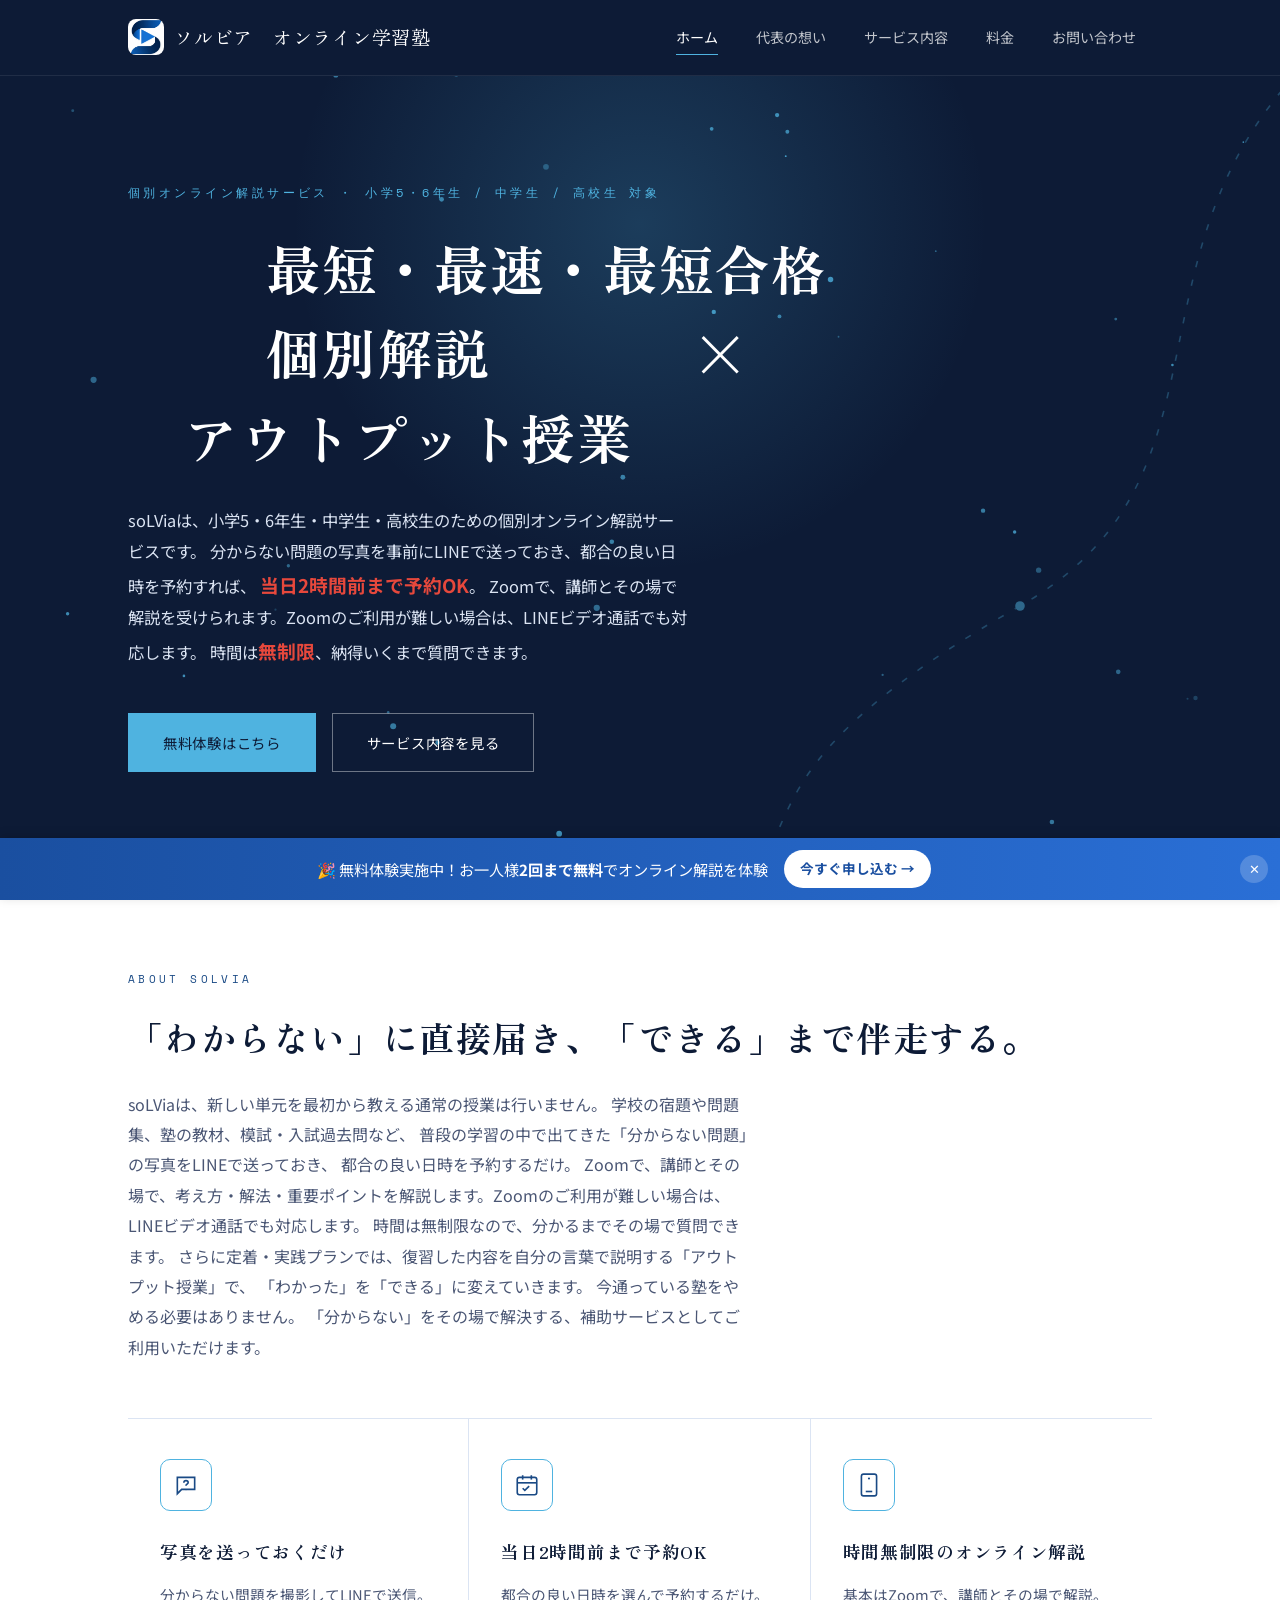
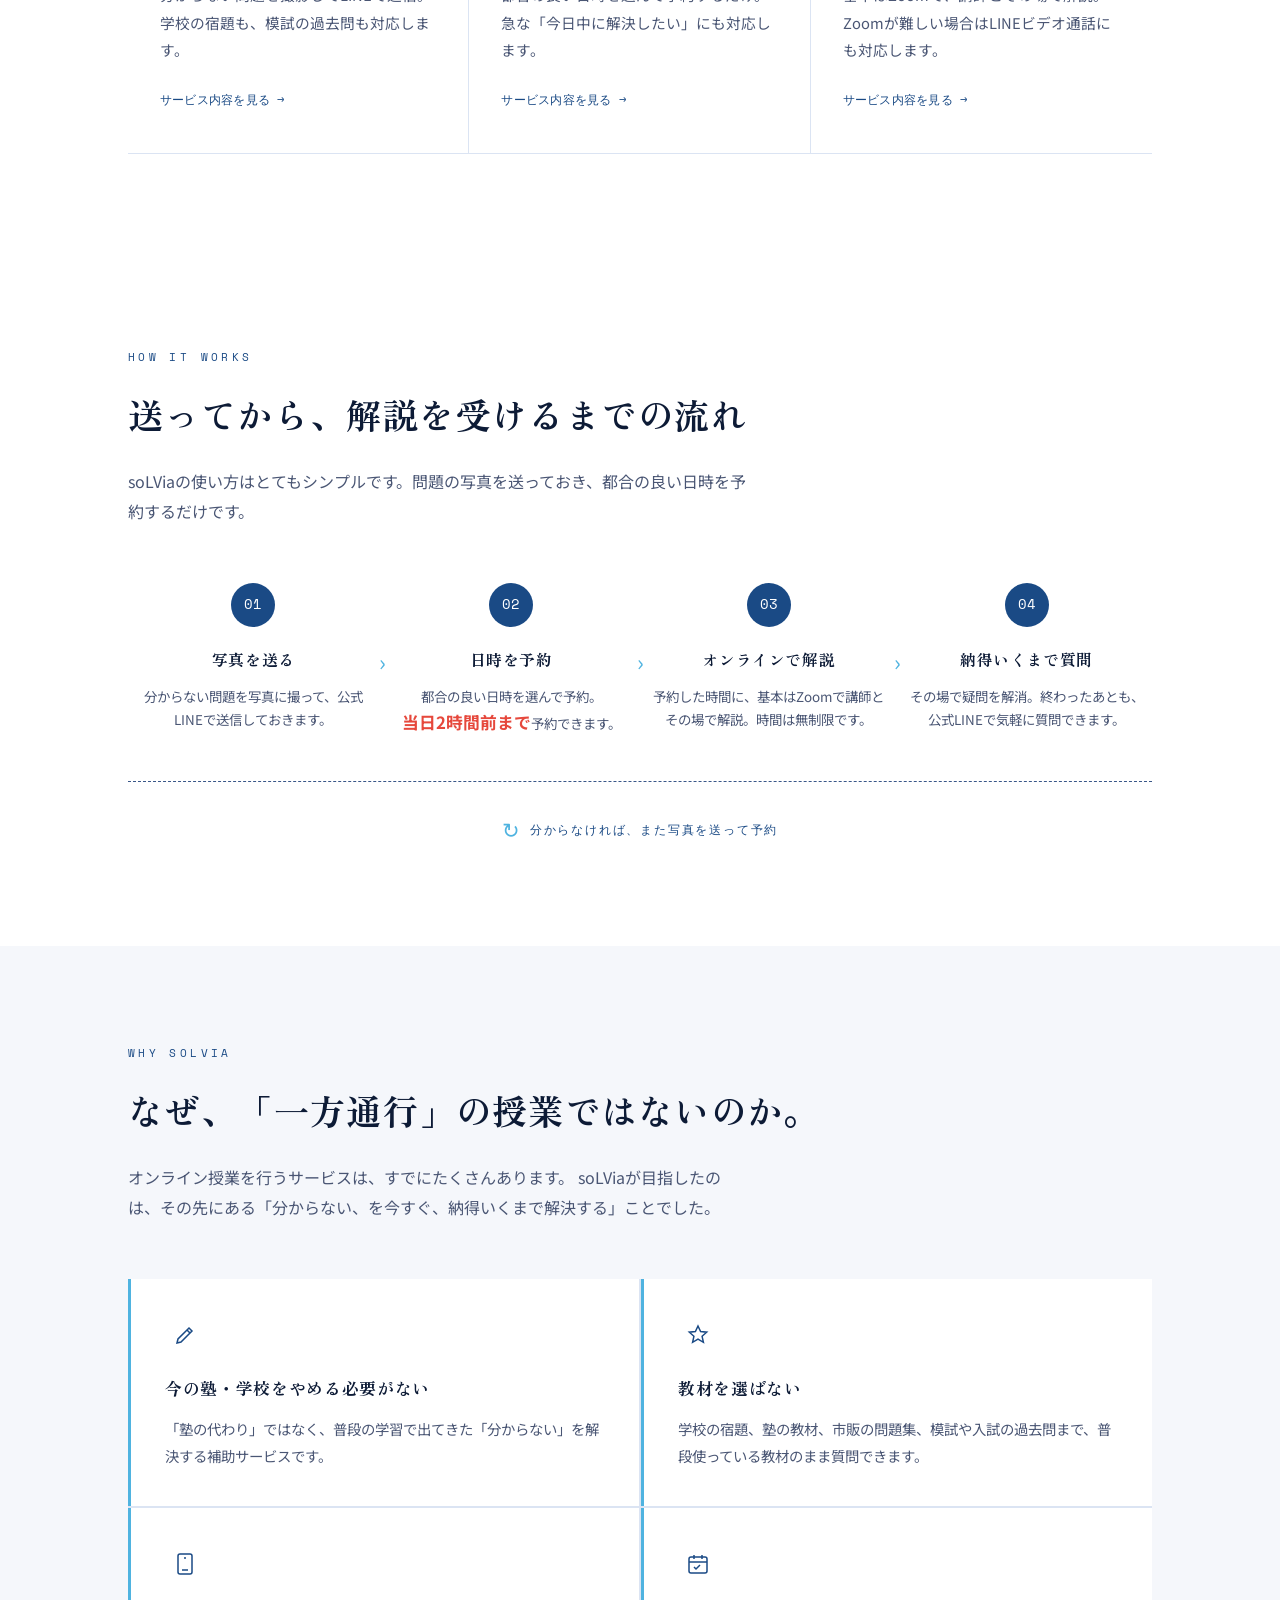
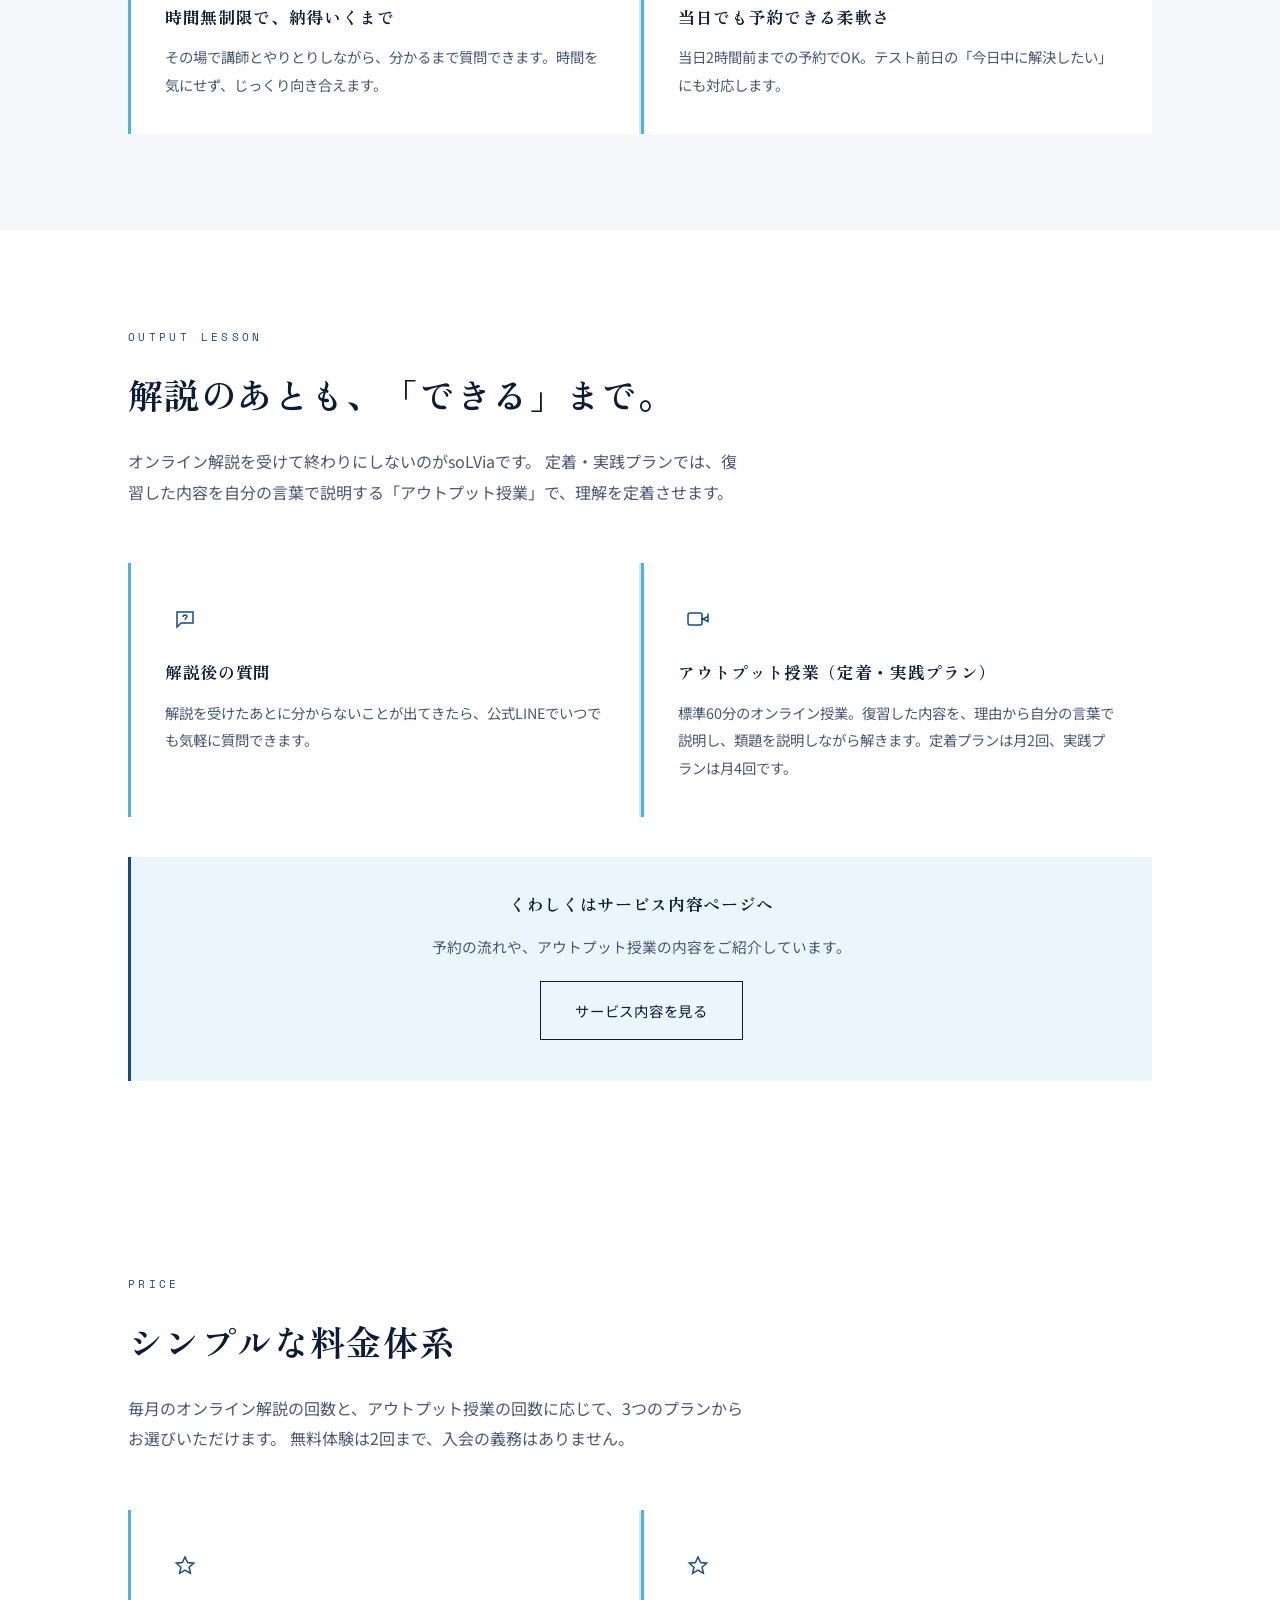
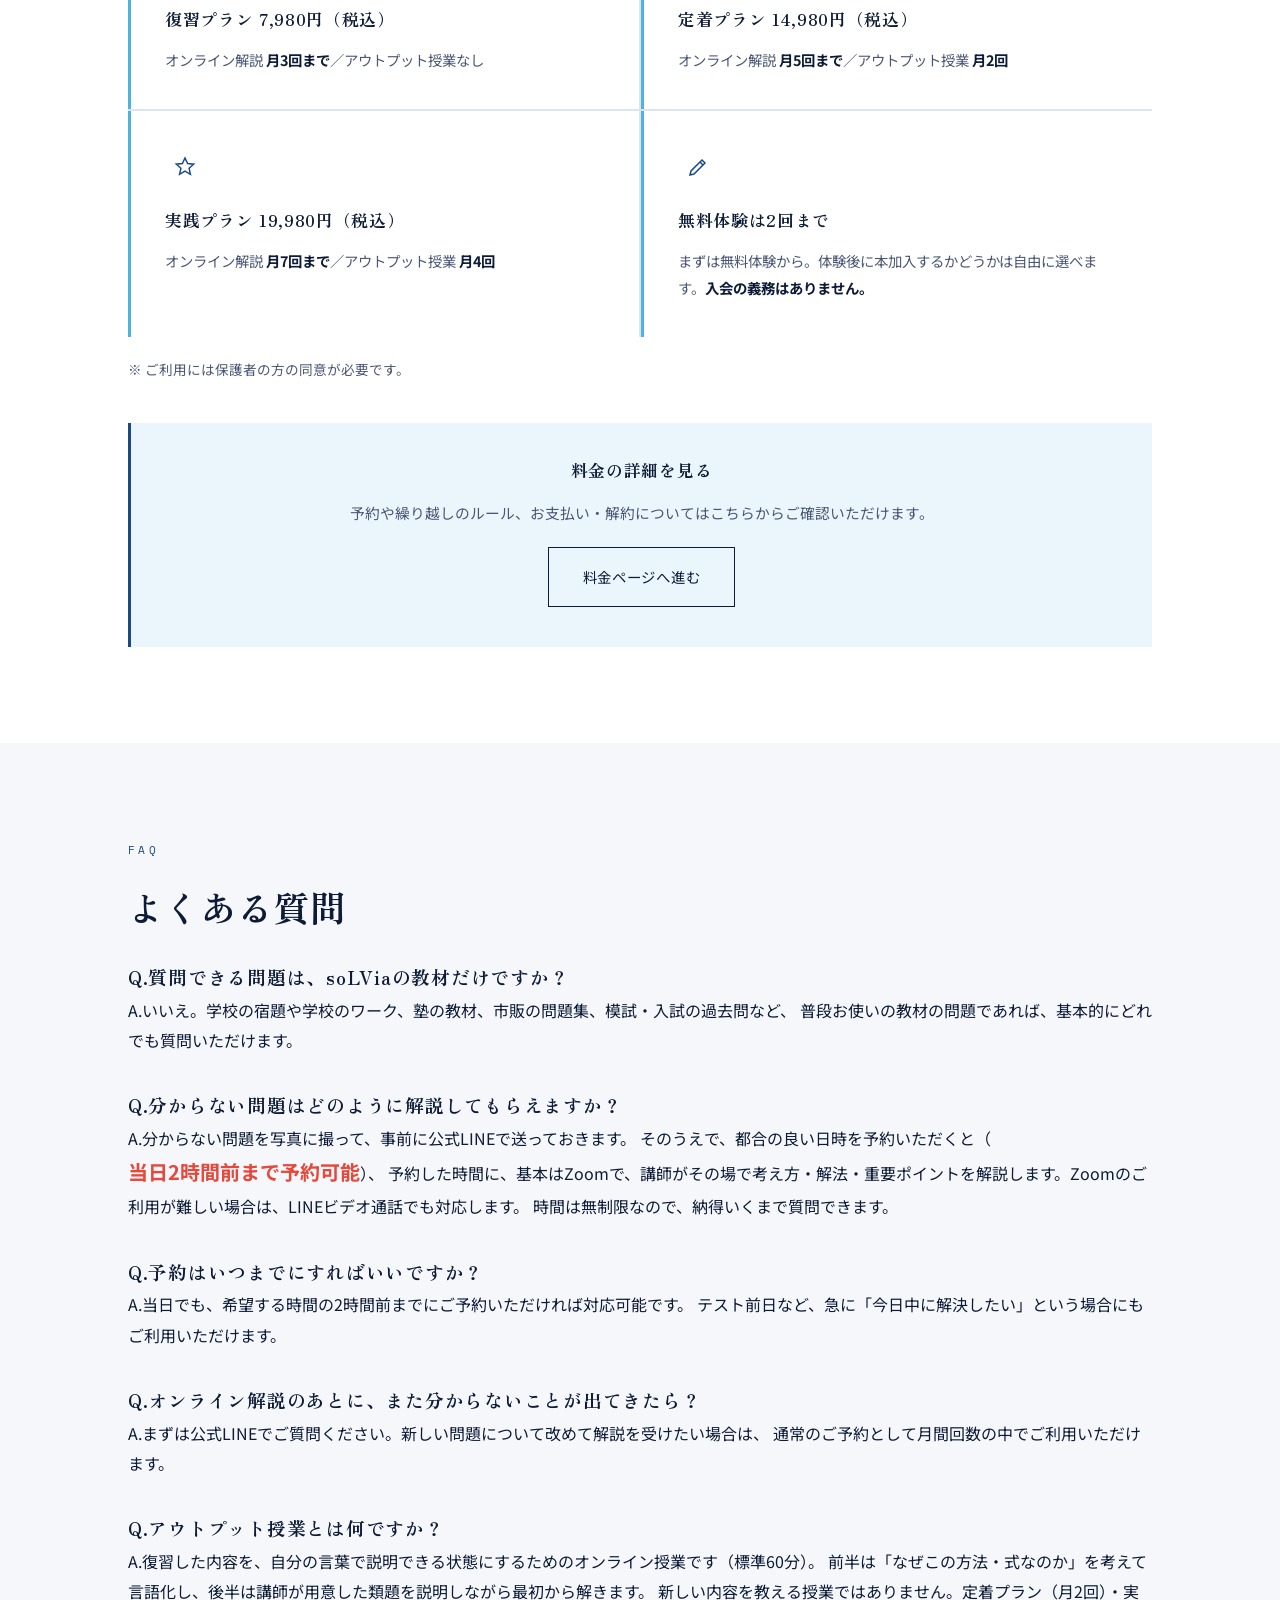
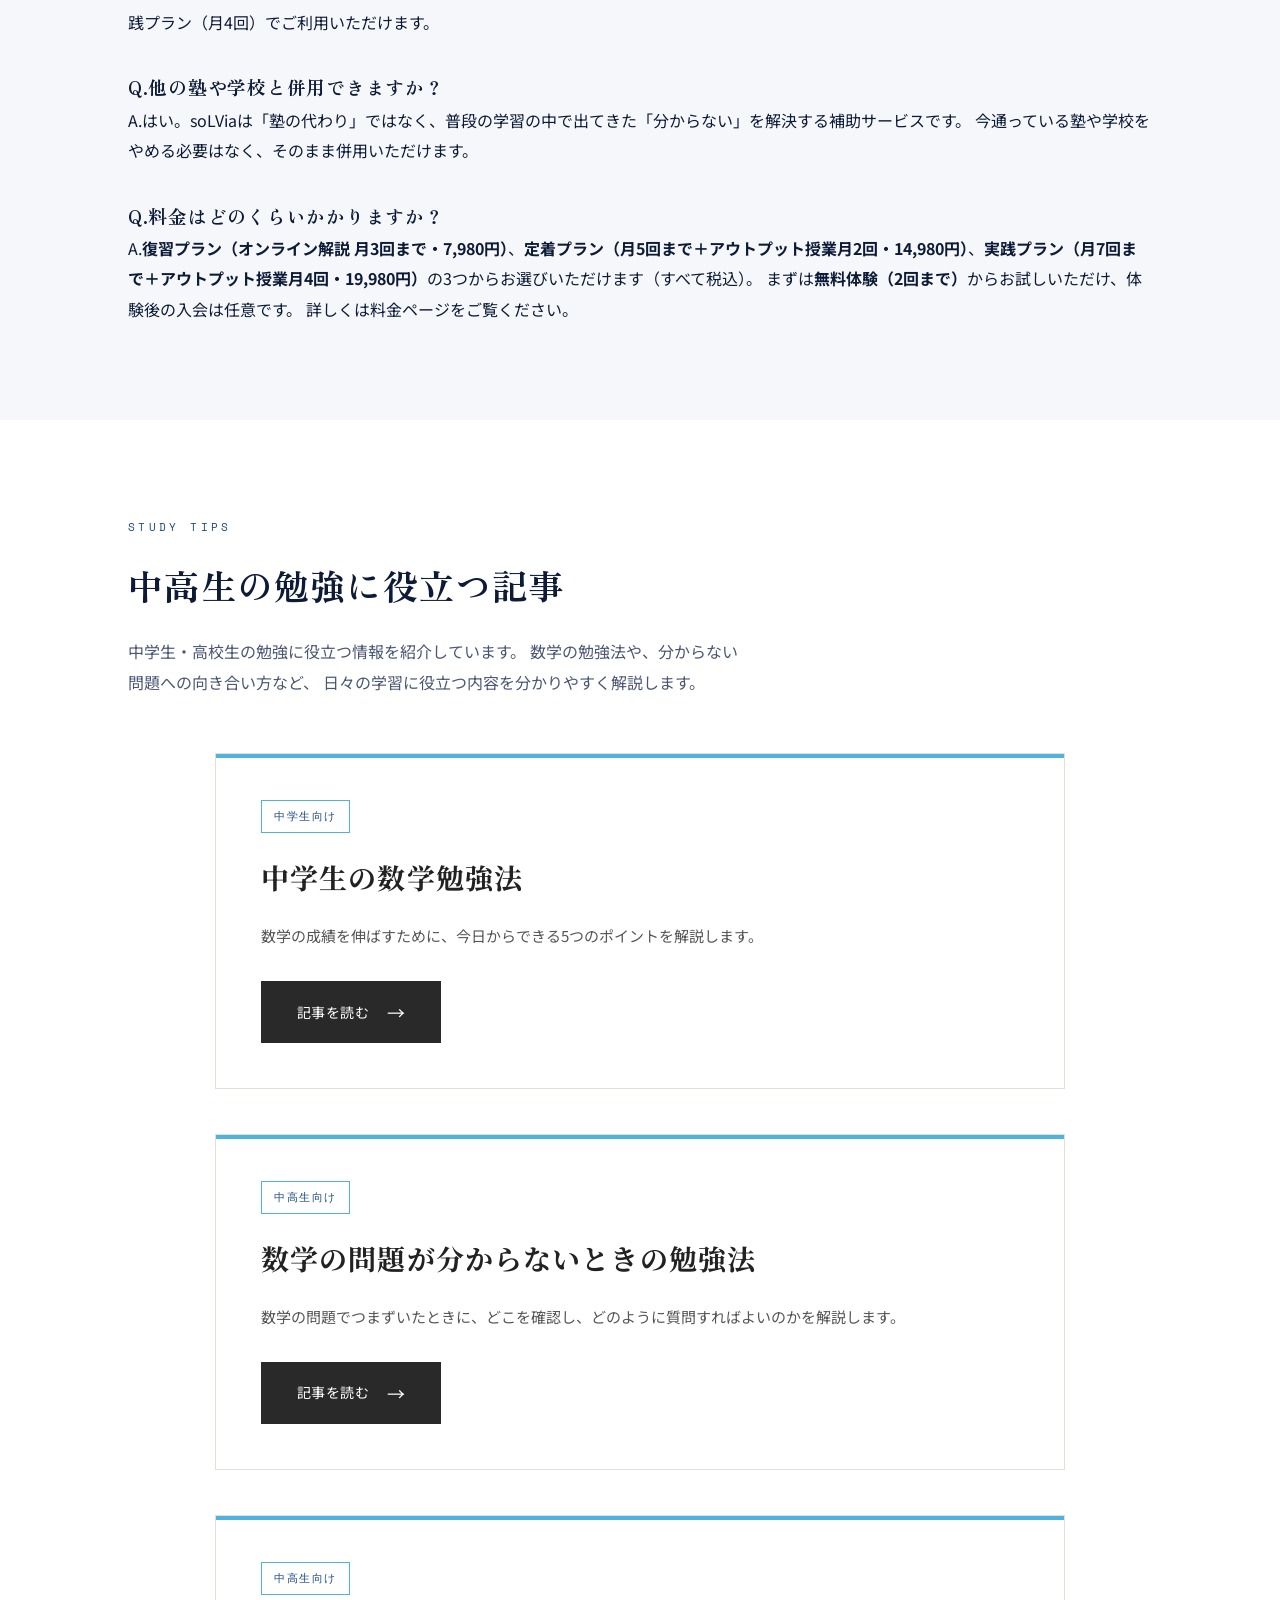
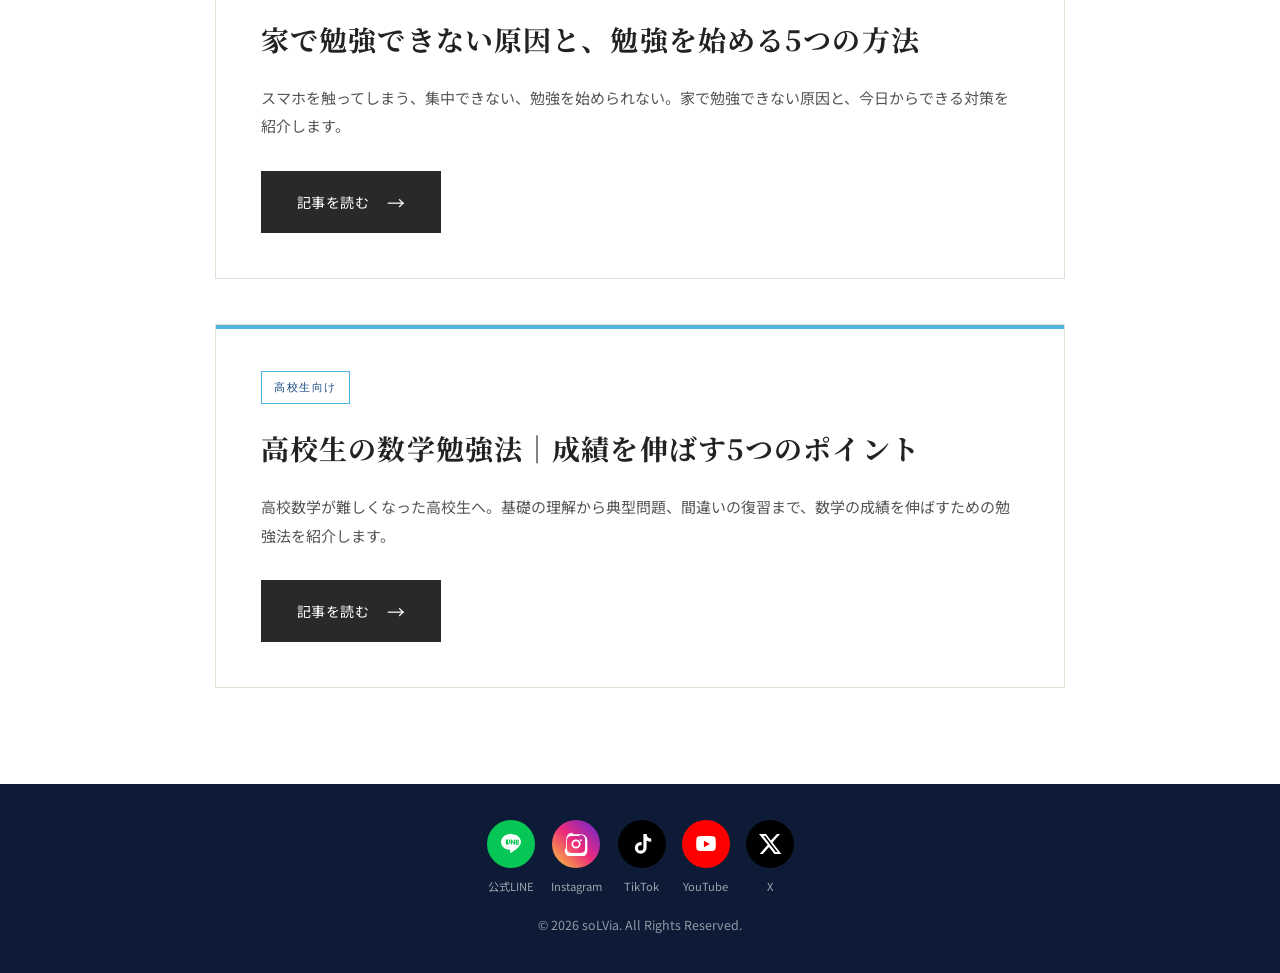
==== index.html @ 074ed728 "キャッチコピー修正" ====
<!DOCTYPE html>
<html lang="ja">
<head>
<meta name="google-site-verification" content="TfKy3KeRgiPoGhxjbk9MY6tWtT2qriuUgZLRHmWGRtI" />
<meta charset="UTF-8">
<meta name="viewport" content="width=device-width, initial-scale=1.0">
<title>soLVia｜小学5・6年生・中学生・高校生向け個別オンライン解説サービス</title>
<meta name="description" content="soLViaは、分からない問題の写真をLINEで送っておき、当日2時間前までの予約でZoomによる解説が受けられる個別オンライン解説サービスです（Zoomのご利用が難しい場合は、LINEビデオ通話でも対応します）。小学5・6年生・中学生・高校生が対象。時間無制限で、納得いくまで質問できます。月額7,980円〜、3つのプランからお選びいただけます。塾と併用もできます。">
<link rel="icon" href="assets/logo.JPG">
<link rel="canonical" href="https://solvia-study.com/">
<link rel="preconnect" href="https://fonts.googleapis.com">
<link href="https://fonts.googleapis.com/css2?family=Zen+Old+Mincho:wght@500;700&family=Noto+Serif+JP:wght@500;700&family=Noto+Sans+JP:wght@300;400;500;700&family=Space+Mono&display=swap" rel="stylesheet">
<link rel="stylesheet" href="style.css">
<script type="application/ld+json">
{
  "@context": "https://schema.org",
  "@type": "EducationalOrganization",
  "name": "soLVia",
  "alternateName": "ソルビア",
  "description": "小学5・6年生・中学生・高校生向けの個別オンライン解説サービス。分からない問題の写真をLINEで送っておき、当日2時間前までの予約でZoomによる解説を受けられます（Zoomのご利用が難しい場合は、LINEビデオ通話でも対応します）。",
  "url": "https://solvia-study.com",
  "sameAs": [
    "https://www.instagram.com/solvia.724.gt/",
    "https://www.tiktok.com/@solvia.724",
    "https://youtube.com/@solvia__724",
    "https://x.com/solvia724gt"
  ]
}
</script>
</head>
<body>

<!-- 常設バナー(画面下部) -->
<div class="campaign-banner" id="campaignBanner">
  <a href="contact.html" class="campaign-banner-link">
    <span class="campaign-banner-text">🎉 無料体験実施中！お一人様<strong>2回まで無料</strong>でオンライン解説を体験</span>
    <span class="campaign-banner-cta">今すぐ申し込む →</span>
  </a>
  <button class="campaign-banner-close" id="campaignBannerClose" aria-label="閉じる">✕</button>
</div>

<header>
  <div class="nav-wrap">
    <a href="index.html" class="brand">
      <span role="img" aria-label="soLVia ロゴ" style="display:block;flex:0 0 auto;width:36px;height:36px;border-radius:8px;background:#fff url('assets/logo.JPG') no-repeat -22.8px -15.4px / 80.6px auto;"></span>
      <span class="brand-text">ソルビア　オンライン学習塾</span>
    </a>
    <button class="menu-btn" id="menuBtn" aria-label="メニュー">☰</button>
    <nav>
      <ul id="navList">
        <li><a href="index.html" class="active">ホーム</a></li>
        <li><a href="about.html">代表の想い</a></li>
        <li><a href="service.html">サービス内容</a></li>
        <li><a href="price.html">料金</a></li>
        <li><a href="contact.html">お問い合わせ</a></li>
      </ul>
    </nav>
  </div>
</header>

<main>
  <div class="hero">
    <svg class="via-line" viewBox="0 0 400 500" preserveAspectRatio="none" aria-hidden="true">
      <path d="M 380 0 C 260 120, 340 260, 200 340 S 60 460, 40 500" stroke="#4fb3e0" stroke-width="1" fill="none" stroke-dasharray="4 8" opacity="0.6"/>
      <circle cx="380" cy="0" r="3" fill="#4fb3e0"/>
      <circle cx="200" cy="340" r="3" fill="#4fb3e0"/>
      <circle cx="40" cy="500" r="3" fill="#4fb3e0"/>
    </svg>
    <div class="wrap">
      <div class="hero-eyebrow">個別オンライン解説サービス ・ 小学5・6年生 / 中学生 / 高校生 対象</div>

      <h1>
        最短・最速・最短合格<br>
        <span class="nb">個別解説</span>
 　　　 <span class="nb">×</span>
  　　　<span class="nb">アウトプット授業</span>
      </h1>

      <p class="lead">
        soLViaは、小学5・6年生・中学生・高校生のための個別オンライン解説サービスです。
        分からない問題の写真を事前にLINEで送っておき、都合の良い日時を予約すれば、
        <span class="em-red">当日2時間前まで予約OK</span>。
        Zoomで、講師とその場で解説を受けられます。Zoomのご利用が難しい場合は、LINEビデオ通話でも対応します。
        時間は<span class="em-red">無制限</span>、納得いくまで質問できます。
      </p>
      <div class="hero-cta">
        <a href="contact.html" class="btn btn-solid">無料体験はこちら</a>
        <a href="service.html" class="btn btn-outline">サービス内容を見る</a>
      </div>
    </div>
  </div>

  <div class="section section-light">
    <div class="wrap">
      <div class="eyebrow">ABOUT SOLVIA</div>

      <h2>「わからない」に直接届き、「できる」まで伴走する。</h2>

      <p class="desc">
        soLViaは、新しい単元を最初から教える通常の授業は行いません。
        学校の宿題や問題集、塾の教材、模試・入試過去問など、
        普段の学習の中で出てきた「分からない問題」の写真をLINEで送っておき、
        都合の良い日時を予約するだけ。
        Zoomで、講師とその場で、考え方・解法・重要ポイントを解説します。Zoomのご利用が難しい場合は、LINEビデオ通話でも対応します。
        時間は無制限なので、分かるまでその場で質問できます。
        さらに定着・実践プランでは、復習した内容を自分の言葉で説明する「アウトプット授業」で、
        「わかった」を「できる」に変えていきます。
        今通っている塾をやめる必要はありません。
        「分からない」をその場で解決する、補助サービスとしてご利用いただけます。
      </p>

      <div class="about-features">

        <a href="service.html#question" class="about-feature">
          <span class="about-icon" aria-hidden="true"><svg viewBox="0 0 24 24" fill="none" stroke="currentColor" stroke-width="1.5"><path d="M4 5h16v11H8l-4 4V5Z"/><path d="M10 10c0-1.2 1-2 2-2s2 .7 2 1.8c0 1-1 1.3-1.6 1.9-.3.3-.4.6-.4 1"/><circle cx="12" cy="16.2" r="0.6" fill="currentColor" stroke="none"/></svg></span>
          <h3>写真を送っておくだけ</h3>
          <p>分からない問題を撮影してLINEで送信。学校の宿題も、模試の過去問も対応します。</p>
          <span class="about-link">サービス内容を見る →</span>
        </a>

        <a href="service.html#reserve" class="about-feature">
          <span class="about-icon" aria-hidden="true"><svg viewBox="0 0 24 24" fill="none" stroke="currentColor" stroke-width="1.5"><rect x="3" y="5" width="18" height="16" rx="2"/><path d="M3 10h18"/><path d="M8 3v4"/><path d="M16 3v4"/><path d="M8 15l2 2 4-4"/></svg></span>
          <h3>当日2時間前まで予約OK</h3>
          <p>都合の良い日時を選んで予約するだけ。急な「今日中に解決したい」にも対応します。</p>
          <span class="about-link">サービス内容を見る →</span>
        </a>

        <a href="service.html#call" class="about-feature">
          <span class="about-icon" aria-hidden="true"><svg viewBox="0 0 24 24" fill="none" stroke="currentColor" stroke-width="1.5"><path d="M17 2H7a2 2 0 0 0-2 2v16a2 2 0 0 0 2 2h10a2 2 0 0 0 2-2V4a2 2 0 0 0-2-2Z"/><path d="M9 18h6"/><circle cx="12" cy="6" r="1" fill="currentColor" stroke="none"/></svg></span>
          <h3>時間無制限のオンライン解説</h3>
          <p>基本はZoomで、講師とその場で解説。Zoomが難しい場合はLINEビデオ通話にも対応します。</p>
          <span class="about-link">サービス内容を見る →</span>
        </a>

      </div>
    </div>
  </div>

  <section class="section section-light">
    <div class="wrap">

      <div class="eyebrow">HOW IT WORKS</div>

      <h2>送ってから、解説を受けるまでの流れ</h2>

      <p class="desc">
        soLViaの使い方はとてもシンプルです。問題の写真を送っておき、都合の良い日時を予約するだけです。
      </p>

      <div class="cycle-flow">

        <div class="cycle-step">
          <div class="cycle-num">01</div>
          <h3>写真を送る</h3>
          <p>分からない問題を写真に撮って、公式LINEで送信しておきます。</p>
        </div>

        <div class="cycle-arrow" aria-hidden="true">›</div>

        <div class="cycle-step">
          <div class="cycle-num">02</div>
          <h3>日時を予約</h3>
          <p>都合の良い日時を選んで予約。<span class="em-emphasis">当日2時間前まで</span>予約できます。</p>
        </div>

        <div class="cycle-arrow" aria-hidden="true">›</div>

        <div class="cycle-step">
          <div class="cycle-num">03</div>
          <h3>オンラインで解説</h3>
          <p>予約した時間に、基本はZoomで講師とその場で解説。時間は無制限です。</p>
        </div>

        <div class="cycle-arrow" aria-hidden="true">›</div>

        <div class="cycle-step">
          <div class="cycle-num">04</div>
          <h3>納得いくまで質問</h3>
          <p>その場で疑問を解消。終わったあとも、公式LINEで気軽に質問できます。</p>
        </div>

        <div class="cycle-loop" aria-hidden="true">
          <span class="cycle-loop-arrow">↻</span>
          <span class="cycle-loop-label">分からなければ、また写真を送って予約</span>
        </div>

      </div>

    </div>
  </section>

  <section class="section">
    <div class="wrap">

      <div class="eyebrow">WHY SOLVIA</div>

      <h2>なぜ、「一方通行」の授業ではないのか。</h2>

      <p class="desc">
        オンライン授業を行うサービスは、すでにたくさんあります。
        soLViaが目指したのは、その先にある「分からない、を今すぐ、納得いくまで解決する」ことでした。
      </p>

      <div class="materials-grid">

        <div class="material-card">
          <span class="material-icon" aria-hidden="true"><svg viewBox="0 0 24 24" fill="none" stroke="currentColor" stroke-width="1.5"><path d="M4 20l1-4L16 5l3 3L8 19l-4 1Z"/><path d="M14 7l3 3"/></svg></span>
          <h3>今の塾・学校をやめる必要がない</h3>
          <p>「塾の代わり」ではなく、普段の学習で出てきた「分からない」を解決する補助サービスです。</p>
        </div>

        <div class="material-card">
          <span class="material-icon" aria-hidden="true"><svg viewBox="0 0 24 24" fill="none" stroke="currentColor" stroke-width="1.5"><path d="M12 3l2.6 5.6 6.1.6-4.6 4.1 1.3 6-5.4-3.1-5.4 3.1 1.3-6L3.3 9.2l6.1-.6L12 3Z"/></svg></span>
          <h3>教材を選ばない</h3>
          <p>学校の宿題、塾の教材、市販の問題集、模試や入試の過去問まで、普段使っている教材のまま質問できます。</p>
        </div>

        <div class="material-card">
          <span class="material-icon" aria-hidden="true"><svg viewBox="0 0 24 24" fill="none" stroke="currentColor" stroke-width="1.5"><path d="M17 2H7a2 2 0 0 0-2 2v16a2 2 0 0 0 2 2h10a2 2 0 0 0 2-2V4a2 2 0 0 0-2-2Z"/><path d="M9 18h6"/><circle cx="12" cy="6" r="1" fill="currentColor" stroke="none"/></svg></span>
          <h3>時間無制限で、納得いくまで</h3>
          <p>その場で講師とやりとりしながら、分かるまで質問できます。時間を気にせず、じっくり向き合えます。</p>
        </div>

        <div class="material-card">
          <span class="material-icon" aria-hidden="true"><svg viewBox="0 0 24 24" fill="none" stroke="currentColor" stroke-width="1.5"><rect x="3" y="5" width="18" height="16" rx="2"/><path d="M3 10h18"/><path d="M8 3v4"/><path d="M16 3v4"/><path d="M8 15l2 2 4-4"/></svg></span>
          <h3>当日でも予約できる柔軟さ</h3>
          <p>当日2時間前までの予約でOK。テスト前日の「今日中に解決したい」にも対応します。</p>
        </div>

      </div>

    </div>
  </section>

  <section class="section section-light">
    <div class="wrap">

      <div class="eyebrow">OUTPUT LESSON</div>

      <h2>解説のあとも、「できる」まで。</h2>

      <p class="desc">
        オンライン解説を受けて終わりにしないのがsoLViaです。
        定着・実践プランでは、復習した内容を自分の言葉で説明する「アウトプット授業」で、理解を定着させます。
      </p>

      <div class="materials-grid">
        <div class="material-card">
          <span class="material-icon" aria-hidden="true"><svg viewBox="0 0 24 24" fill="none" stroke="currentColor" stroke-width="1.5"><path d="M4 5h16v11H8l-4 4V5Z"/><path d="M10 10c0-1.2 1-2 2-2s2 .7 2 1.8c0 1-1 1.3-1.6 1.9-.3.3-.4.6-.4 1"/><circle cx="12" cy="16.2" r="0.6" fill="currentColor" stroke="none"/></svg></span>
          <h3>解説後の質問</h3>
          <p>解説を受けたあとに分からないことが出てきたら、公式LINEでいつでも気軽に質問できます。</p>
        </div>
        <div class="material-card">
          <span class="material-icon" aria-hidden="true"><svg viewBox="0 0 24 24" fill="none" stroke="currentColor" stroke-width="1.5"><rect x="2" y="6" width="14" height="12" rx="2"/><path d="M22 9.5l-6 3v-1l6 3v-8Z"/></svg></span>
          <h3>アウトプット授業（定着・実践プラン）</h3>
          <p>標準60分のオンライン授業。復習した内容を、理由から自分の言葉で説明し、類題を説明しながら解きます。定着プランは月2回、実践プランは月4回です。</p>
        </div>
      </div>

      <div class="callout-box" style="text-align:center;">
        <h3>くわしくはサービス内容ページへ</h3>
        <p style="margin-bottom:20px;">予約の流れや、アウトプット授業の内容をご紹介しています。</p>
        <a href="service.html#output" class="btn btn-outline-navy">サービス内容を見る</a>
      </div>

    </div>
  </section>

  <section class="section section-light" id="top-price">
    <div class="wrap">

      <div class="eyebrow">PRICE</div>

      <h2>シンプルな料金体系</h2>

      <p class="desc">
        毎月のオンライン解説の回数と、アウトプット授業の回数に応じて、3つのプランからお選びいただけます。
        無料体験は2回まで、入会の義務はありません。
      </p>

      <div class="materials-grid">
        <div class="material-card">
          <span class="material-icon" aria-hidden="true"><svg viewBox="0 0 24 24" fill="none" stroke="currentColor" stroke-width="1.5"><path d="M12 3l2.6 5.6 6.1.6-4.6 4.1 1.3 6-5.4-3.1-5.4 3.1 1.3-6L3.3 9.2l6.1-.6L12 3Z"/></svg></span>
          <h3><span class="em-strong">復習プラン 7,980円</span>（税込）</h3>
          <p>オンライン解説 <span class="em-strong">月3回まで</span>／アウトプット授業なし</p>
        </div>
        <div class="material-card">
          <span class="material-icon" aria-hidden="true"><svg viewBox="0 0 24 24" fill="none" stroke="currentColor" stroke-width="1.5"><path d="M12 3l2.6 5.6 6.1.6-4.6 4.1 1.3 6-5.4-3.1-5.4 3.1 1.3-6L3.3 9.2l6.1-.6L12 3Z"/></svg></span>
          <h3><span class="em-strong">定着プラン 14,980円</span>（税込）</h3>
          <p>オンライン解説 <span class="em-strong">月5回まで</span>／アウトプット授業 <span class="em-strong">月2回</span></p>
        </div>
        <div class="material-card">
          <span class="material-icon" aria-hidden="true"><svg viewBox="0 0 24 24" fill="none" stroke="currentColor" stroke-width="1.5"><path d="M12 3l2.6 5.6 6.1.6-4.6 4.1 1.3 6-5.4-3.1-5.4 3.1 1.3-6L3.3 9.2l6.1-.6L12 3Z"/></svg></span>
          <h3><span class="em-strong">実践プラン 19,980円</span>（税込）</h3>
          <p>オンライン解説 <span class="em-strong">月7回まで</span>／アウトプット授業 <span class="em-strong">月4回</span></p>
        </div>
        <div class="material-card">
          <span class="material-icon" aria-hidden="true"><svg viewBox="0 0 24 24" fill="none" stroke="currentColor" stroke-width="1.5"><path d="M4 20l1-4L16 5l3 3L8 19l-4 1Z"/><path d="M14 7l3 3"/></svg></span>
          <h3><span class="em-strong">無料体験は2回まで</span></h3>
          <p>まずは無料体験から。体験後に本加入するかどうかは自由に選べます。<span class="em-strong">入会の義務はありません。</span></p>
        </div>
      </div>

      <p style="margin-top:20px;color:var(--text-soft);font-size:.85rem;">
        ※ ご利用には保護者の方の同意が必要です。
      </p>

      <div class="callout-box" style="text-align:center;">
        <h3>料金の詳細を見る</h3>
        <p style="margin-bottom:20px;">
          予約や繰り越しのルール、お支払い・解約についてはこちらからご確認いただけます。
        </p>
        <a href="price.html" class="btn btn-outline-navy">料金ページへ進む</a>
      </div>

    </div>
  </section>

  <section class="section">
    <div class="wrap">

      <div class="eyebrow">FAQ</div>

      <h2>よくある質問</h2>

      <div class="faq">

        <h3>Q.質問できる問題は、soLViaの教材だけですか？</h3>
        <p>
          A.いいえ。学校の宿題や学校のワーク、塾の教材、市販の問題集、模試・入試の過去問など、
          普段お使いの教材の問題であれば、基本的にどれでも質問いただけます。
        </p>

        <h3 style="margin-top: 32px;">
          Q.分からない問題はどのように解説してもらえますか？
        </h3>
        <p>
          A.分からない問題を写真に撮って、事前に公式LINEで送っておきます。
          そのうえで、都合の良い日時を予約いただくと（<span class="em-emphasis">当日2時間前まで予約可能</span>）、
          予約した時間に、基本はZoomで、講師がその場で考え方・解法・重要ポイントを解説します。Zoomのご利用が難しい場合は、LINEビデオ通話でも対応します。
          時間は無制限なので、納得いくまで質問できます。
        </p>

        <h3 style="margin-top: 32px;">
          Q.予約はいつまでにすればいいですか？
        </h3>
        <p>
          A.当日でも、希望する時間の2時間前までにご予約いただければ対応可能です。
          テスト前日など、急に「今日中に解決したい」という場合にもご利用いただけます。
        </p>

        <h3 style="margin-top: 32px;">
          Q.オンライン解説のあとに、また分からないことが出てきたら？
        </h3>
        <p>
          A.まずは公式LINEでご質問ください。新しい問題について改めて解説を受けたい場合は、
          通常のご予約として月間回数の中でご利用いただけます。
        </p>

        <h3 style="margin-top: 32px;">
          Q.アウトプット授業とは何ですか？
        </h3>
        <p>
          A.復習した内容を、自分の言葉で説明できる状態にするためのオンライン授業です（標準60分）。
          前半は「なぜこの方法・式なのか」を考えて言語化し、後半は講師が用意した類題を説明しながら最初から解きます。
          新しい内容を教える授業ではありません。定着プラン（月2回）・実践プラン（月4回）でご利用いただけます。
        </p>

        <h3 style="margin-top: 32px;">
          Q.他の塾や学校と併用できますか？
        </h3>
        <p>
          A.はい。soLViaは「塾の代わり」ではなく、普段の学習の中で出てきた「分からない」を解決する補助サービスです。
          今通っている塾や学校をやめる必要はなく、そのまま併用いただけます。
        </p>

        <h3 style="margin-top: 32px;">
          Q.料金はどのくらいかかりますか？
        </h3>
        <p>
          A.<span class="em-strong">復習プラン（オンライン解説 月3回まで・7,980円）</span>、<span class="em-strong">定着プラン（月5回まで＋アウトプット授業月2回・14,980円）</span>、<span class="em-strong">実践プラン（月7回まで＋アウトプット授業月4回・19,980円）</span>の3つからお選びいただけます（すべて税込）。
          まずは<span class="em-strong">無料体験（2回まで）</span>からお試しいただけ、体験後の入会は任意です。
          詳しくは<a href="price.html">料金ページ</a>をご覧ください。
        </p>
      </div>

    </div>
  </section>

  <section class="section section-light">
    <div class="wrap">

      <div class="eyebrow">STUDY TIPS</div>

      <h2>中高生の勉強に役立つ記事</h2>

      <p class="desc">
        中学生・高校生の勉強に役立つ情報を紹介しています。
        数学の勉強法や、分からない問題への向き合い方など、
        日々の学習に役立つ内容を分かりやすく解説します。
      </p>

      <div class="article-grid">

        <div class="article-card">
          <div class="article-card-content">
            <div class="article-tag">中学生向け</div>
            <h3>中学生の数学勉強法</h3>
            <p>数学の成績を伸ばすために、今日からできる5つのポイントを解説します。</p>
            <a href="articles/junior-math.html" class="article-btn">記事を読む <span>→</span></a>
          </div>
        </div>

        <div class="article-card">
          <div class="article-card-content">
            <div class="article-tag">中高生向け</div>
            <h3>数学の問題が分からないときの勉強法</h3>
            <p>数学の問題でつまずいたときに、どこを確認し、どのように質問すればよいのかを解説します。</p>
            <a href="articles/math-question.html" class="article-btn">記事を読む <span>→</span></a>
          </div>
        </div>

        <div class="article-card">
          <div class="article-card-content">
            <div class="article-tag">中高生向け</div>
            <h3>家で勉強できない原因と、勉強を始める5つの方法</h3>
            <p>スマホを触ってしまう、集中できない、勉強を始められない。家で勉強できない原因と、今日からできる対策を紹介します。</p>
            <a href="articles/home-study.html" class="article-btn">記事を読む <span>→</span></a>
          </div>
        </div>

        <div class="article-card">
          <div class="article-card-content">
            <div class="article-tag">高校生向け</div>
            <h3>高校生の数学勉強法｜成績を伸ばす5つのポイント</h3>
            <p>高校数学が難しくなった高校生へ。基礎の理解から典型問題、間違いの復習まで、数学の成績を伸ばすための勉強法を紹介します。</p>
            <a href="articles/high-school-math.html" class="article-btn">記事を読む <span>→</span></a>
          </div>
        </div>

      </div>

    </div>
  </section>
</main>

<footer>
  <div class="wrap">
    <div class="social-links">
      <div class="social-item">
        <a href="https://lin.ee/7RnWp3B" target="_blank" rel="noopener" class="social-icon social-line" aria-label="LINE公式アカウント">
          <svg viewBox="0 0 24 24" fill="currentColor"><path d="M12 2C6.48 2 2 5.58 2 10c0 3.94 3.53 7.22 8.3 7.86.32.07.76.21.87.49.1.25.06.65.03.9 0 0-.12.7-.14.85-.04.25-.2.98.86.53 1.05-.44 5.68-3.35 7.75-5.73C21.06 13.1 22 11.63 22 10c0-4.42-4.48-8-10-8Zm-3.3 10.6H7.1a.32.32 0 0 1-.32-.32V7.87c0-.18.14-.32.32-.32h1.6c.18 0 .32.14.32.32v3.4h1.68c.18 0 .32.15.32.33v.68a.32.32 0 0 1-.32.32Zm2.15 0h-.55a.32.32 0 0 1-.32-.32v-4.4c0-.18.14-.32.32-.32h.55c.18 0 .32.14.32.32v4.4a.32.32 0 0 1-.32.32Zm5.02 0h-.6a.33.33 0 0 1-.26-.13l-2.02-2.73v2.54c0 .18-.14.32-.32.32h-.55a.32.32 0 0 1-.32-.32v-4.4c0-.18.14-.32.32-.32h.6c.1 0 .2.05.26.13l2.02 2.73V7.87c0-.18.14-.32.32-.32h.55c.18 0 .32.14.32.32v4.4a.32.32 0 0 1-.32.33Zm3.9-3.73h-1.8v.75h1.8c.18 0 .32.14.32.32v.55a.32.32 0 0 1-.32.32h-1.8v.75h1.8c.18 0 .32.15.32.33v.55a.32.32 0 0 1-.32.32h-2.67a.32.32 0 0 1-.32-.32v-4.4c0-.18.14-.32.32-.32h2.67c.18 0 .32.14.32.32v.55a.32.32 0 0 1-.32.32Z"/></svg>
        </a>
        <span class="social-item-label">公式LINE</span>
      </div>

      <div class="social-item">
        <a href="https://www.instagram.com/solvia.724.gt?igsi=aDB1bjBmbHdyYTA%3D&utm_source=qr" target="_blank" rel="noopener" class="social-icon social-instagram" aria-label="Instagram">
          <svg viewBox="0 0 24 24" fill="currentColor"><path d="M12 2.2c3.2 0 3.6 0 4.9.07 1.2.06 2 .25 2.7.53.7.28 1.3.65 1.9 1.25.6.6.97 1.2 1.25 1.9.28.7.47 1.5.53 2.7.06 1.3.07 1.7.07 4.9s0 3.6-.07 4.9c-.06 1.2-.25 2-.53 2.7a5.4 5.4 0 0 1-1.25 1.9 5.4 5.4 0 0 1-1.9 1.25c-.7.28-1.5.47-2.7.53-1.3.06-1.7.07-4.9.07s-3.6 0-4.9-.07c-1.2-.06-2-.25-2.7-.53a5.4 5.4 0 0 1-1.9-1.25 5.4 5.4 0 0 1-1.25-1.9c-.28-.7-.47-1.5-.53-2.7C2.2 15.6 2.2 15.2 2.2 12s0-3.6.07-4.9c.06-1.2.25-2 .53-2.7.28-.7.65-1.3 1.25-1.9a5.4 5.4 0 0 1 1.9-1.25c.7-.28 1.5-.47 2.7-.53C8.4 2.2 8.8 2.2 12 2.2Zm0 1.8c-3.15 0-3.52 0-4.77.07-1 .05-1.55.21-1.91.35-.48.19-.82.4-1.18.77-.36.36-.58.7-.77 1.18-.14.36-.3.9-.35 1.9C3 9.28 3 9.65 3 12s0 3.52.07 4.77c.05 1 .21 1.55.35 1.9.19.48.4.82.77 1.18.36.36.7.58 1.18.77.36.14.9.3 1.91.35 1.25.06 1.62.07 4.77.07s3.52 0 4.77-.07c1-.05 1.55-.21 1.91-.35.48-.19.82-.4 1.18-.77.36-.36.58-.7.77-1.18.14-.36.3-.9.35-1.9.06-1.25.07-1.62.07-4.77s0-3.52-.07-4.77c-.05-1-.21-1.55-.35-1.9a3.1 3.1 0 0 0-.77-1.18 3.1 3.1 0 0 0-1.18-.77c-.36-.14-.9-.3-1.91-.35C15.52 4 15.15 4 12 4Zm0 3.4A4.6 4.6 0 1 1 7.4 12 4.6 4.6 0 0 1 12 7.4Zm0 1.8a2.8 2.8 0 1 0 2.8 2.8A2.8 2.8 0 0 0 12 9.2Zm4.8-2a1.08 1.08 0 1 1-1.08 1.08A1.08 1.08 0 0 1 16.8 7.2Z"/></svg>
        </a>
        <span class="social-item-label">Instagram</span>
      </div>

      <div class="social-item">
        <a href="https://www.tiktok.com/@solvia.724?_r=1&_t=ZS-99HRM1F8xhX" target="_blank" rel="noopener" class="social-icon social-tiktok" aria-label="TikTok">
          <svg viewBox="0 0 24 24" fill="currentColor"><path d="M16.6 2h-3.2v13.9c0 1.5-1.2 2.7-2.7 2.7a2.7 2.7 0 0 1-2.7-2.7 2.7 2.7 0 0 1 2.7-2.7c.3 0 .6 0 .9.1V10c-.3 0-.6-.06-.9-.06A5.9 5.9 0 0 0 4.8 15.9a5.9 5.9 0 0 0 5.9 5.9 5.9 5.9 0 0 0 5.9-5.9V8.4a8.2 8.2 0 0 0 4.6 1.4V6.6a4.9 4.9 0 0 1-4.6-4.6Z"/></svg>
        </a>
        <span class="social-item-label">TikTok</span>
      </div>

      <div class="social-item">
        <a href="https://youtube.com/@solvia__724?si=nAznKishrnshzKH8" target="_blank" rel="noopener" class="social-icon social-youtube" aria-label="YouTube">
          <svg viewBox="0 0 24 24" fill="currentColor"><path d="M21.6 7.2s-.2-1.5-.8-2.1c-.8-.8-1.7-.8-2.1-.9C15.9 4 12 4 12 4h0s-3.9 0-6.7.2c-.4 0-1.3.1-2.1.9-.6.6-.8 2.1-.8 2.1S2.2 9 2.2 10.8v1.5c0 1.8.2 3.6.2 3.6s.2 1.5.8 2.1c.8.8 1.8.8 2.3.9 1.7.2 6.5.2 6.5.2s3.9 0 6.7-.2c.4 0 1.3-.1 2.1-.9.6-.6.8-2.1.8-2.1s.2-1.8.2-3.6v-1.5c0-1.8-.2-3.6-.2-3.6ZM9.9 15.3V8.7l6 3.3-6 3.3Z"/></svg>
        </a>
        <span class="social-item-label">YouTube</span>
      </div>

      <div class="social-item">
        <a href="https://x.com/solvia724gt?s=11" target="_blank" rel="noopener" class="social-icon social-x" aria-label="X">
          <svg viewBox="0 0 24 24" fill="currentColor"><path d="M18.9 2H22l-7.5 8.6L23.3 22h-6.9l-5.4-7-6.2 7H1.7l8-9.2L1 2h7l4.9 6.4Zm-1.2 18h1.9L7.4 4H5.4Z"/></svg>
        </a>
        <span class="social-item-label">X</span>
      </div>
    </div>
    <div>© 2026 soLVia. All Rights Reserved.</div>
  </div>
</footer>

<script src="script.js"></script>
</body>
</html>
---- style.css ----
:root{
  --navy-deep:#0d1b36;
  --navy-mid:#1a4a85;
  --navy-line:#3a5788;
  --blue-pale:#dbe4f3;
  --bg-light:#f5f7fb;
  --white:#ffffff;
  --text-soft:#4a5674;
  --sky:#4fb3e0;
  --sky-pale:#eaf6fc;
}
*{box-sizing:border-box;margin:0;padding:0;}
html{scroll-behavior:smooth;}
body{
  font-family:'Noto Sans JP',sans-serif;
  color:var(--navy-deep);
  background:var(--bg-light);
  line-height:1.9;
  -webkit-font-smoothing:antialiased;
}
h1,h2,h3,.brand-text{
  font-family:'Zen Old Mincho','Noto Serif JP',serif;
  letter-spacing:.04em;
}
a{color:inherit;text-decoration:none;}

/* ===== Header ===== */
header{
  position:fixed;top:0;left:0;right:0;z-index:100;
  background:var(--navy-deep);
  border-bottom:1px solid rgba(255,255,255,.08);
}
.nav-wrap{
  max-width:1080px;margin:0 auto;
  display:flex;align-items:center;justify-content:space-between;
  padding:14px 28px;
}
.brand{display:flex;align-items:center;gap:10px;}
.brand img{height:34px;width:auto;}
.brand-text{color:var(--white);font-size:1.2rem;}
nav ul{display:flex;gap:6px;list-style:none;}
nav a{
  color:rgba(255,255,255,.75);
  font-size:.88rem;
  padding:10px 16px;
  position:relative;
  display:inline-block;
  transition:color .25s ease;
}
nav a::after{
  content:"";position:absolute;left:16px;right:16px;bottom:6px;height:1px;
  background:var(--sky);transform:scaleX(0);transform-origin:left;
  transition:transform .3s ease;
}
nav a:hover{color:var(--white);}
nav a:hover::after{transform:scaleX(1);}
nav a.active{color:var(--white);}
nav a.active::after{transform:scaleX(1);}
.menu-btn{display:none;background:none;border:none;color:var(--white);font-size:1.4rem;cursor:pointer;}

@media (max-width:760px){
  .brand-text{font-size:1rem;}
  nav ul{
    position:fixed;top:62px;left:0;right:0;
    flex-direction:column;background:var(--navy-mid);
    padding:8px 0;transform:translateY(-120%);
    transition:transform .3s ease;
  }
  nav ul.open{transform:translateY(0);}
  nav a{padding:14px 28px;display:block;}
  .menu-btn{display:block;margin-left:auto;}
}

main{padding-top:62px;}
.wrap{max-width:1080px;margin:0 auto;padding:0 28px;}

/* ===== Hero ===== */
.hero{
  background:var(--navy-deep);
  color:var(--white);
  padding:120px 0 100px;
  position:relative;
  overflow:hidden;
}
.hero.compact{padding:90px 0 70px;}
.hero .wrap{position:relative;z-index:2;}
.hero-eyebrow{
  font-family:'Space Mono',monospace;
  font-size:.72rem;letter-spacing:.3em;color:var(--sky);
  margin-bottom:22px;
}
.hero h1{
  font-size:clamp(2.1rem,5vw,3.4rem);
  font-weight:700;line-height:1.55;
  max-width:820px;
}
.hero.compact h1{font-size:clamp(1.8rem,4vw,2.6rem);}
.hero p.lead{
  margin-top:26px;color:var(--blue-pale);font-size:1.02rem;
  max-width:560px;
}
.hero-cta{margin-top:44px;display:flex;gap:16px;flex-wrap:wrap;}
.btn{
  display:inline-block;padding:15px 34px;font-size:.9rem;
  border:1px solid var(--sky);letter-spacing:.05em;
  transition:all .3s ease;
}
.btn-solid{background:var(--sky);color:var(--navy-deep);border-color:var(--sky);}
.btn-solid:hover{background:transparent;color:var(--sky);}
.btn-solid-navy{background:var(--navy-deep);border-color:var(--navy-deep);color:var(--white);}
.btn-solid-navy:hover{background:transparent;color:var(--navy-deep);}
.btn-outline{color:var(--white);border-color:rgba(255,255,255,.4);}
.btn-outline:hover{border-color:var(--white);}
.btn-outline-navy{color:var(--navy-deep);border-color:var(--navy-deep);}
.btn-outline-navy:hover{background:var(--navy-deep);color:var(--white);}

.via-line{position:absolute;right:-60px;top:0;bottom:0;width:50%;opacity:.5;pointer-events:none;}

/* ===== Sections ===== */
.section{padding:96px 0;}
.section.compact{padding:70px 0;}
.section-light{background:var(--white);}
.section-tint{background:var(--bg-light);}
.eyebrow{
  font-family:'Space Mono',monospace;font-size:.7rem;
  letter-spacing:.3em;color:var(--navy-mid);margin-bottom:14px;
}
.section h2{font-size:clamp(1.6rem,3vw,2.2rem);margin-bottom:18px;color:var(--navy-deep);}
.section .desc{color:var(--text-soft);max-width:620px;margin-bottom:56px;}

.service-row{display:grid;grid-template-columns:repeat(3,1fr);gap:0;position:relative;}
.service-row::before{
  content:"";position:absolute;top:38px;left:12%;right:12%;height:1px;
  background-image:linear-gradient(to right,var(--navy-line) 40%,transparent 0%);
  background-size:12px 1px;background-repeat:repeat-x;z-index:0;
}
.service-card{position:relative;z-index:1;padding:0 24px;text-align:center;}
.service-card a{display:block;}
.service-num{
  width:76px;height:76px;border-radius:50%;
  background:var(--navy-deep);color:var(--white);
  display:flex;align-items:center;justify-content:center;
  margin:0 auto 28px;font-family:'Space Mono',monospace;font-size:1.1rem;
  border:1px solid var(--navy-deep);
}
.service-card h3{font-size:1.15rem;margin-bottom:14px;color:var(--navy-deep);}
.service-card p{color:var(--text-soft);font-size:.92rem;}

@media (max-width:760px){
  .service-row{grid-template-columns:1fr;gap:56px;}
  .service-row::before{display:none;}
}

/* ===== About: icon feature row ===== */
.about-features{
  display:grid;grid-template-columns:repeat(3,1fr);
  border-top:1px solid var(--blue-pale);
}
.about-feature{
  display:block;padding:40px 32px;
  border-right:1px solid var(--blue-pale);
  border-bottom:1px solid var(--blue-pale);
  transition:background .25s ease;
}
.about-feature:last-child{border-right:none;}
.about-feature:hover{background:var(--sky-pale);}
.about-icon{
  display:flex;align-items:center;justify-content:center;
  width:52px;height:52px;border-radius:10px;
  border:1px solid var(--sky);color:var(--navy-mid);
  margin-bottom:24px;
}
.about-icon svg{width:26px;height:26px;}
.about-feature h3{font-size:1.1rem;margin-bottom:12px;color:var(--navy-deep);}
.about-feature p{color:var(--text-soft);font-size:.92rem;margin-bottom:18px;}
.about-link{
  font-family:'Space Mono',monospace;font-size:.76rem;
  color:var(--navy-mid);letter-spacing:.02em;
}

@media (max-width:760px){
  .about-features{grid-template-columns:1fr;}
  .about-feature{border-right:none;}
}

/* ===== Learning cycle: connected arrow flow ===== */
.cycle-flow{
  display:flex;align-items:flex-start;flex-wrap:wrap;
  gap:0;position:relative;
}
.cycle-step{
  flex:1 1 150px;text-align:center;padding:0 6px;
}
.cycle-num{
  width:44px;height:44px;border-radius:50%;
  background:var(--navy-mid);color:var(--white);
  display:flex;align-items:center;justify-content:center;
  margin:0 auto 18px;font-family:'Space Mono',monospace;font-size:.85rem;
}
.cycle-step h3{font-size:.98rem;margin-bottom:10px;color:var(--navy-deep);}
.cycle-step p{color:var(--text-soft);font-size:.84rem;line-height:1.75;}
.cycle-arrow{
  flex:0 0 auto;align-self:center;
  color:var(--sky);font-size:1.4rem;padding-top:2px;
}
.cycle-loop{
  flex-basis:100%;display:flex;align-items:center;justify-content:center;
  gap:10px;margin-top:44px;padding-top:28px;
  border-top:1px dashed var(--navy-line);
}
.cycle-loop-arrow{color:var(--sky);font-size:1.3rem;}
.cycle-loop-label{
  font-family:'Space Mono',monospace;font-size:.75rem;
  letter-spacing:.15em;color:var(--navy-mid);
}

@media (max-width:760px){
  .cycle-flow{flex-direction:column;align-items:stretch;}
  .cycle-step{padding:0;}
  .cycle-arrow{transform:rotate(90deg);margin:6px auto;}
}

/* ===== Original materials: icon grid ===== */
.materials-grid{
  display:grid;grid-template-columns:repeat(2,1fr);gap:2px;
  background:var(--blue-pale);
}
.material-card{
  background:var(--white);padding:36px 34px;
  border-left:3px solid var(--sky);
}
.material-card-wide{grid-column:1 / -1;}
.material-icon{
  display:inline-flex;align-items:center;justify-content:center;
  width:40px;height:40px;color:var(--navy-mid);margin-bottom:18px;
}
.material-icon svg{width:24px;height:24px;}
.material-card h3{font-size:1.05rem;margin-bottom:10px;color:var(--navy-deep);}
.material-card p{color:var(--text-soft);font-size:.9rem;}

@media (max-width:760px){
  .materials-grid{grid-template-columns:1fr;}
}

/* ===== Callout box (shared) ===== */
.callout-box{
  margin-top:40px;background:var(--sky-pale);
  border-left:3px solid var(--navy-mid);
  padding:32px 36px;
}
.callout-box h3{font-size:1.05rem;margin-bottom:12px;color:var(--navy-deep);}
.callout-box p{color:var(--text-soft);font-size:.92rem;}

/* ===== How it works: vertical timeline ===== */
.timeline{position:relative;padding-left:64px;}
.timeline::before{
  content:"";position:absolute;left:21px;top:6px;bottom:6px;width:2px;
  background:var(--blue-pale);
}
.timeline-step{position:relative;padding-bottom:44px;}
.timeline-step:last-child{padding-bottom:0;}
.timeline-num{
  position:absolute;left:-64px;top:0;
  width:44px;height:44px;border-radius:50%;
  background:var(--navy-deep);color:var(--white);
  display:flex;align-items:center;justify-content:center;
  font-family:'Space Mono',monospace;font-size:.85rem;
  border:4px solid var(--white);
}
.timeline-content h3{font-size:1.05rem;margin-bottom:8px;color:var(--navy-deep);padding-top:8px;}
.timeline-content p{color:var(--text-soft);font-size:.9rem;max-width:600px;}

@media (max-width:760px){
  .timeline{padding-left:52px;}
  .timeline-num{left:-52px;width:36px;height:36px;font-size:.75rem;}
  .timeline::before{left:17px;}
}

/* ===== Pricing ===== */
.price-grid{display:grid;grid-template-columns:1fr 1fr;gap:28px;}
.price-grid-3{grid-template-columns:repeat(3,1fr);}
.price-grid-2{grid-template-columns:1fr 1fr;}
.price-card{background:var(--white);border:1px solid var(--blue-pale);padding:44px 36px;position:relative;}
.price-card.highlight{border-color:var(--navy-deep);}
.price-tag{
  font-family:'Space Mono',monospace;font-size:.68rem;letter-spacing:.2em;
  color:var(--navy-mid);margin-bottom:8px;
}
.price-card h3{font-size:1.3rem;margin-bottom:20px;}
.price-amount{font-family:'Space Mono',monospace;font-size:2.6rem;color:var(--navy-deep);}
.price-amount span{font-size:1rem;color:var(--text-soft);}
.price-note{margin-top:6px;font-size:.82rem;color:var(--text-soft);}
.price-includes{margin-top:28px;border-top:1px solid var(--blue-pale);padding-top:22px;}
.price-includes li{list-style:none;font-size:.88rem;color:var(--text-soft);margin-bottom:10px;padding-left:20px;position:relative;}
.price-includes li::before{content:"—";position:absolute;left:0;color:var(--sky);}

@media (max-width:760px){
  .price-grid,.price-grid-3,.price-grid-2{grid-template-columns:1fr;}
}

/* ===== Contact / form embed ===== */
.contact-panel{background:var(--white);border:1px solid var(--blue-pale);padding:8px;}
.form-frame-wrap{border-radius:6px;overflow:hidden;background:var(--bg-light);}
.form-frame-wrap iframe{width:100%;height:1000px;border:none;display:block;}
.contact-alt{text-align:center;margin-top:22px;font-size:.88rem;color:var(--text-soft);}
.contact-alt a{color:var(--navy-deep);font-weight:700;border-bottom:1px solid var(--sky);}
.contact-note{color:var(--text-soft);max-width:620px;margin:0 auto 40px;text-align:center;}

/* ===== Footer ===== */
footer{background:var(--navy-deep);color:rgba(255,255,255,.55);padding:36px 0;}
footer .wrap{display:flex;flex-direction:column;justify-content:center;align-items:center;gap:16px;font-size:.78rem;text-align:center;}
footer .wrap img{height:26px;opacity:.85;}

a:focus-visible, button:focus-visible{outline:2px solid var(--sky);outline-offset:2px;}

@media (prefers-reduced-motion:reduce){
  html{scroll-behavior:auto;}
  *{animation:none !important;transition:none !important;}
}

/* =========================
   STUDY TIPS
========================= */

.article-card {
  max-width: 850px;
  margin: 45px auto 0;
  background: #fff;
  border: 1px solid #e5dfd3;
  position: relative;
  overflow: hidden;
  transition: transform 0.3s ease, box-shadow 0.3s ease;
}

.article-card::before {
  content: "";
  display: block;
  height: 4px;
  background: var(--sky);
}

.article-card-content {
  padding: 40px 45px 45px;
}

.article-tag {
  display: inline-block;
  font-family: "Space Mono", monospace;
  font-size: 11px;
  letter-spacing: 1.5px;
  color: var(--navy-mid);
  border: 1px solid var(--sky);
  padding: 5px 12px;
  margin-bottom: 18px;
}

.article-card h3 {
  font-family: "Noto Serif JP", serif;
  font-size: 28px;
  margin: 0 0 18px;
  color: #222;
}

.article-card p {
  font-size: 15px;
  line-height: 1.9;
  margin: 0 0 30px;
  color: #555;
}

.article-btn {
  display: inline-flex;
  align-items: center;
  justify-content: center;
  gap: 18px;
  min-width: 180px;
  padding: 14px 22px;
  background: #292929;
  color: #fff;
  text-decoration: none;
  font-size: 14px;
  letter-spacing: 0.5px;
  transition: background 0.3s ease, transform 0.3s ease;
}

.article-btn span {
  font-size: 18px;
  transition: transform 0.3s ease;
}

.article-btn:hover {
  background: var(--sky);
  color: #fff;
  transform: translateY(-2px);
}

.article-btn:hover span {
  transform: translateX(5px);
}

.article-card:hover {
  transform: translateY(-4px);
  box-shadow: 0 10px 30px rgba(0, 0, 0, 0.08);
}


/* スマートフォン */

@media (max-width: 700px) {

  .article-card-content {
    padding: 30px 24px 32px;
  }

  .article-card h3 {
    font-size: 23px;
  }

  .article-card p {
    font-size: 14px;
  }

  .article-btn {
    width: 100%;
    min-width: 0;
  }

}

/* =========================
   SERVICE PAGE
========================= */

.mini-link{
  font-family:'Space Mono',monospace;font-size:.76rem;
  color:var(--navy-mid);letter-spacing:.02em;
  display:inline-block;margin-top:24px;
}

/* 01: text + checklist */
.feature-split{
  display:grid;grid-template-columns:1.15fr .85fr;gap:56px;
  align-items:start;margin-top:36px;
}
.feature-checklist{
  list-style:none;background:var(--white);
  border:1px solid var(--blue-pale);
  box-shadow:0 1px 3px rgba(13,27,54,.05);
}
.feature-checklist li{
  display:flex;gap:14px;align-items:flex-start;
  padding:18px 24px;border-bottom:1px solid var(--blue-pale);
  font-size:.9rem;color:var(--text-soft);
}
.feature-checklist li:last-child{border-bottom:none;}
.feature-checklist li::before{
  content:"✓";flex:0 0 auto;width:22px;height:22px;border-radius:50%;
  background:var(--sky-pale);color:var(--navy-mid);
  display:flex;align-items:center;justify-content:center;
  font-size:.72rem;font-weight:700;margin-top:1px;
}

@media (max-width:760px){
  .feature-split{grid-template-columns:1fr;gap:28px;}
}

/* 03: stat grid */
.stat-grid{
  display:grid;grid-template-columns:repeat(2,1fr);gap:2px;
  background:var(--blue-pale);margin-top:36px;
}
.stat-card{background:var(--white);padding:28px 26px;border-top:3px solid var(--sky);}
.stat-card .stat-label{
  font-family:'Space Mono',monospace;font-size:.72rem;
  letter-spacing:.15em;color:var(--navy-mid);margin-bottom:10px;display:block;
}
.stat-card p{color:var(--text-soft);font-size:.88rem;}

@media (max-width:600px){
  .stat-grid{grid-template-columns:1fr;}
}

/* こんな方におすすめ: persona list */
.persona-list{list-style:none;border-top:1px solid var(--blue-pale);margin-top:36px;}
.persona-list li{
  display:flex;gap:18px;align-items:flex-start;
  padding:22px 0;border-bottom:1px solid var(--blue-pale);
}
.persona-mark{
  width:8px;height:8px;border-radius:50%;
  background:var(--sky);margin-top:11px;flex:0 0 auto;
}
.persona-list li p{color:var(--navy-deep);font-size:.98rem;line-height:1.8;}

/* 1週間の学習イメージ */
.week-schedule{border-top:1px solid var(--blue-pale);margin-top:36px;}
.week-row{
  display:flex;gap:28px;padding:18px 0;
  border-bottom:1px solid var(--blue-pale);align-items:baseline;
}
.week-day{
  flex:0 0 92px;font-family:'Zen Old Mincho','Noto Serif JP',serif;
  color:var(--navy-deep);font-weight:700;font-size:1rem;
}
.week-row p{color:var(--text-soft);font-size:.92rem;}

@media (max-width:600px){
  .week-row{flex-direction:column;gap:6px;}
  .week-day{flex-basis:auto;}
}

/* =========================
   PRICE PAGE
========================= */

/* 含まれるもの / 別途費用: two-column checklist */
.checklist-columns{
  display:grid;grid-template-columns:1fr 1fr;gap:32px;
  margin-top:36px;
}
.checklist-col h3{
  font-size:1rem;margin-bottom:16px;color:var(--navy-deep);
}

@media (max-width:760px){
  .checklist-columns{grid-template-columns:1fr;}
}

/* 料金シミュレーション table */
.price-table-wrap{overflow-x:auto;margin-top:36px;border:1px solid var(--blue-pale);}
table.price-table{width:100%;border-collapse:collapse;font-size:.9rem;min-width:520px;}
.price-table th,.price-table td{padding:16px 22px;text-align:left;border-bottom:1px solid var(--blue-pale);}
.price-table thead th{
  background:var(--navy-deep);color:var(--white);
  font-family:'Space Mono',monospace;font-size:.7rem;
  letter-spacing:.08em;font-weight:400;
}
.price-table tbody tr:last-child td{border-bottom:none;}
.price-table tbody tr:nth-child(even){background:var(--bg-light);}
.price-table td{color:var(--text-soft);}
.price-table td.amount{font-family:'Space Mono',monospace;color:var(--navy-deep);font-weight:700;}
.price-table td.amount-option{font-family:'Space Mono',monospace;color:var(--navy-mid);font-weight:700;}
.price-table-note{margin-top:16px;color:var(--text-soft);font-size:.82rem;}

/* 対応科目 */
.subject-block{margin-top:56px;padding-top:40px;border-top:1px solid var(--blue-pale);}
.subject-block h3{font-size:1.05rem;margin-bottom:24px;color:var(--navy-deep);}
.subject-groups{display:flex;flex-direction:column;gap:24px;}
.subject-group-label{
  font-family:'Space Mono',monospace;font-size:.72rem;
  letter-spacing:.15em;color:var(--navy-mid);margin-bottom:12px;
}
.subject-tags{display:flex;flex-wrap:wrap;gap:10px;}
.subject-tag{
  font-family:'Noto Sans JP',sans-serif;font-size:.85rem;
  color:var(--navy-mid);border:1px solid var(--sky);
  background:var(--sky-pale);padding:7px 16px;
}

/* =========================
   PRICE SIMULATOR
========================= */

.btn-oval{
  display:inline-flex;align-items:center;justify-content:center;
  padding:16px 44px;border-radius:999px;
  background:var(--navy-deep);color:var(--white);
  font-family:'Noto Sans JP',sans-serif;font-size:.95rem;letter-spacing:.05em;
  border:1px solid var(--navy-deep);cursor:pointer;
  transition:background .25s ease,color .25s ease,border-color .25s ease;
  margin-top:28px;
}
.btn-oval:hover{background:var(--sky);border-color:var(--sky);color:var(--navy-deep);}

body.sim-open{overflow:hidden;}

.sim-modal{position:fixed;inset:0;z-index:200;display:none;}
.sim-modal.open{display:block;}
.sim-modal-backdrop{position:absolute;inset:0;background:rgba(13,27,54,.55);}
.sim-modal-panel{
  position:relative;z-index:1;background:var(--white);
  max-width:560px;width:calc(100% - 40px);
  margin:6vh auto;padding:52px 44px 40px;
  border-radius:14px;max-height:88vh;overflow-y:auto;
  box-shadow:0 20px 60px rgba(13,27,54,.25);
}
.sim-close{
  position:absolute;top:18px;right:22px;background:none;border:none;
  font-size:1.6rem;color:var(--text-soft);cursor:pointer;line-height:1;
  padding:4px;
}
.sim-close:hover{color:var(--navy-deep);}

.sim-step-label{
  font-family:'Space Mono',monospace;font-size:.7rem;letter-spacing:.2em;
  color:var(--navy-mid);margin-bottom:12px;
}
.sim-screen h3{
  font-size:1.2rem;margin-bottom:28px;color:var(--navy-deep);
  font-family:'Zen Old Mincho','Noto Serif JP',serif;
}

.sim-options{display:flex;flex-direction:column;gap:12px;}
.sim-options-grid{display:grid;grid-template-columns:repeat(4,1fr);gap:10px;}
.sim-option{
  display:block;width:100%;text-align:left;padding:16px 20px;
  background:var(--white);border:1px solid var(--blue-pale);
  color:var(--navy-deep);font-size:.94rem;font-family:'Noto Sans JP',sans-serif;
  cursor:pointer;transition:border-color .2s ease,background .2s ease,color .2s ease;
}
.sim-options-grid .sim-option{text-align:center;padding:14px 4px;}
.sim-option:hover{border-color:var(--sky);background:var(--sky-pale);}
.sim-option.selected{border-color:var(--navy-deep);background:var(--navy-deep);color:var(--white);}

.sim-back{
  display:inline-block;margin-top:32px;background:none;border:none;
  color:var(--navy-mid);font-family:'Space Mono',monospace;font-size:.78rem;
  cursor:pointer;padding:0;
}
.sim-back:hover{color:var(--navy-deep);}

.sim-result-summary{
  font-family:'Space Mono',monospace;font-size:.78rem;
  color:var(--navy-mid);margin-bottom:10px;letter-spacing:.02em;
}
.sim-result-total{
  font-family:'Space Mono',monospace;font-size:2.3rem;color:var(--navy-deep);
  margin-bottom:24px;
}
.sim-result-total span{font-size:1rem;color:var(--text-soft);}
.sim-result-breakdown{list-style:none;border-top:1px solid var(--blue-pale);padding-top:4px;margin-bottom:22px;}
.sim-result-breakdown li{
  display:flex;justify-content:space-between;gap:16px;padding:10px 0;
  border-bottom:1px dashed var(--blue-pale);font-size:.88rem;color:var(--text-soft);
}
.sim-result-breakdown li span:last-child{color:var(--navy-deep);font-weight:700;white-space:nowrap;}
.sim-result-note{font-size:.8rem;color:var(--text-soft);margin-bottom:28px;}
.sim-result-actions{display:flex;flex-wrap:wrap;gap:24px;align-items:center;}

@media (max-width:600px){
  .sim-modal-panel{padding:44px 22px 32px;margin:0;width:100%;max-width:none;
    min-height:100%;border-radius:0;max-height:none;}
  .sim-options-grid{grid-template-columns:repeat(4,1fr);}
}

/* =========================
   SNSロゴ
========================= */

.social-links {
  display: flex;
  align-items: center;
  gap: 16px;
  flex-wrap: wrap;
}

.social-icon {
  display: flex;
  align-items: center;
  justify-content: center;
  width: 48px;
  height: 48px;
  border-radius: 50%;
  color: #fff;
  transition: transform 0.2s ease, box-shadow 0.2s ease;
}

.social-icon svg {
  width: 24px;
  height: 24px;
}

.social-icon:hover {
  transform: translateY(-3px) scale(1.08);
  box-shadow: 0 4px 12px rgba(0,0,0,0.2);
}

.social-instagram {
  background: linear-gradient(45deg, #f9ce34, #ee2a7b, #6228d7);
}

.social-tiktok {
  background: #000;
}

.social-youtube {
  background: #ff0000;
}

.social-x {
  background: #000;
}

/* =========================================
   MOTION: スクロールリビール
========================================= */
.solvia-reveal{
  opacity:0;
  transform:translateY(60px) scale(.94);
  transition:opacity .9s cubic-bezier(.22,1,.36,1), transform .9s cubic-bezier(.22,1,.36,1);
}
.solvia-reveal.is-visible{
  opacity:1;
  transform:translateY(0) scale(1);
}

/* =========================================
   MOTION: ヒーローの光の粒子
========================================= */
.hero-particles{
  position:absolute;
  inset:0;
  width:100%;
  height:100%;
  pointer-events:none;
  z-index:1;
}

/* =========================================
   MOTION: ボタン・カードのホバー演出強化
========================================= */
.btn{position:relative;overflow:hidden;}
.btn::before{
  content:"";position:absolute;top:0;left:-120%;width:60%;height:100%;
  background:linear-gradient(115deg, transparent, rgba(255,255,255,.35), transparent);
  transform:skewX(-20deg);
  transition:left .6s ease;
}
.btn:hover::before{left:130%;}

.about-feature,.material-card,.article-card,.price-card,.stat-card{
  transition:transform .35s ease, box-shadow .35s ease;
}
.about-feature:hover,.material-card:hover{
  transform:translateY(-4px);
  box-shadow:0 12px 28px rgba(13,27,54,.10);
}
.price-card:hover{
  transform:translateY(-6px);
  box-shadow:0 16px 34px rgba(13,27,54,.12);
}
.stat-card:hover{
  transform:translateY(-4px);
  box-shadow:0 10px 24px rgba(13,27,54,.08);
}

.subject-tag{transition:transform .25s ease, background .25s ease, color .25s ease;}
.subject-tag:hover{
  transform:translateY(-2px) scale(1.05);
  background:var(--sky);color:var(--white);
}

/* =========================================
   MOTION: ヒーロー見出し 1文字ずつ大きく登場
========================================= */
.hero-char{
  display:inline-block;
  opacity:0;
  transform:translateY(46px) scale(.8);
  filter:blur(5px);
  animation:heroCharIn .8s cubic-bezier(.16,.84,.44,1) forwards;
}
@keyframes heroCharIn{
  to{opacity:1;transform:translateY(0) scale(1);filter:blur(0);}
}

.hero p.lead,.hero-cta{
  opacity:0;
  transform:translateY(34px);
  animation:heroFadeUp .9s ease forwards;
  animation-delay:1.4s;
}
@keyframes heroFadeUp{
  to{opacity:1;transform:translateY(0);}
}

/* =========================================
   MOTION: カーソルスポットライト
========================================= */
.hero-spotlight{
  position:absolute;inset:0;z-index:1;pointer-events:none;
  background:radial-gradient(560px circle at var(--x,50%) var(--y,20%), rgba(79,179,224,.22), transparent 62%);
}

/* =========================================
   MOTION: メインCTAボタンの脈動
========================================= */
.hero-cta .btn-solid{
  animation:ctaPulse 2.6s ease-in-out infinite;
}
@keyframes ctaPulse{
  0%,100%{box-shadow:0 0 0 0 rgba(79,179,224,.55);}
  50%{box-shadow:0 0 0 16px rgba(79,179,224,0);}
}

.sample-exchange{margin-top:56px;padding-top:40px;border-top:1px solid var(--blue-pale);}
.sample-exchange-title{font-size:1.05rem;margin-bottom:12px;color:var(--navy-deep);}
.sample-exchange-desc{color:var(--text-soft);font-size:.9rem;margin-bottom:28px;}
.sample-exchange-grid{display:grid;grid-template-columns:repeat(2,1fr);gap:24px;max-width:760px;}
.sample-exchange-item{background:var(--white);border:1px solid var(--blue-pale);overflow:hidden;}
.sample-exchange-item img{width:100%;height:auto;max-height:520px;object-fit:contain;display:block;background:var(--bg-light);}
.sample-exchange-item figcaption{padding:14px 16px;font-size:.85rem;color:var(--text-soft);text-align:center;}

@media (max-width:760px){
  .sample-exchange-grid{grid-template-columns:1fr;}
}
/* =========================================
   ABOUT PAGE: 代表プロフィール
========================================= */
.founder-profile{
  display:grid;grid-template-columns:280px 1fr;gap:56px;
  align-items:center;
}
.founder-photo img{
  width:100%;aspect-ratio:1/1;object-fit:cover;
  border-radius:6px;
}
.founder-name{
  font-size:1.8rem;margin:6px 0 4px;color:var(--navy-deep);
}
.founder-role{
  font-family:'Space Mono',monospace;font-size:.78rem;
  letter-spacing:.1em;color:var(--navy-mid);margin-bottom:24px;
}
.founder-facts{list-style:none;border-top:1px solid var(--blue-pale);}
.founder-facts li{
  padding:14px 0;border-bottom:1px solid var(--blue-pale);
  font-size:.92rem;color:var(--text-soft);
  padding-left:20px;position:relative;
}
.founder-facts li::before{
  content:"—";position:absolute;left:0;color:var(--sky);
}

@media (max-width:760px){
  .founder-profile{grid-template-columns:1fr;gap:28px;text-align:center;}
  .founder-photo img{max-width:220px;margin:0 auto;}
  .founder-facts li{text-align:left;}
}

/* =========================================
   ABOUT PAGE: ストーリー本文
========================================= */
.story-text{max-width:720px;}
.story-text p{
  color:var(--text-soft);font-size:.98rem;line-height:2;
  margin-bottom:28px;
}
.story-text p:last-child{margin-bottom:0;}

/* =========================================
   TEXT EMPHASIS
========================================= */
.em-red{
  color:#e6483c;
  font-weight:700;
  font-size:1.15em;
}
.em-strong{
  color:var(--navy-deep);
  font-weight:700;
}

/* =========================================
   TEXT EMPHASIS: モーション付き強調
========================================= */
@keyframes emPulse{
  0%,100%{opacity:1;}
  50%{opacity:.5;}
}
.em-emphasis{
  color:#e6483c;
  font-weight:700;
  font-size:1.25em;
  display:inline-block;
  animation:emPulse 1.6s ease-in-out infinite;
}

.social-line{
  background:#06C755;
}

/* =========================================
   SOCIAL LINKS: ラベル付き表示
========================================= */
.social-links{
  align-items:flex-start;
}
.social-item{
  display:flex;
  flex-direction:column;
  align-items:center;
  gap:8px;
}
.social-item-label{
  font-family:'Noto Sans JP',sans-serif;
  font-size:.7rem;
  color:rgba(255,255,255,.6);
  white-space:nowrap;
}

/* =========================================
   CONTACT FORM
========================================= */
.solvia-form{
  background:var(--white);
  border:1px solid var(--blue-pale);
  padding:40px 36px;
}
.form-group{margin-bottom:28px;}
.form-group:last-of-type{margin-bottom:0;}
.form-label{
  display:block;
  font-weight:700;
  font-size:.95rem;
  color:var(--navy-deep);
  margin-bottom:6px;
}
.form-label .required{
  color:#e6483c;
  font-size:.75rem;
  font-weight:400;
  margin-left:6px;
}
.form-help{
  font-size:.82rem;
  color:var(--text-soft);
  margin-bottom:10px;
  line-height:1.7;
}
.form-input,
.form-select,
.form-textarea{
  width:100%;
  padding:13px 16px;
  border:1px solid var(--blue-pale);
  background:var(--bg-light);
  font-family:'Noto Sans JP',sans-serif;
  font-size:.95rem;
  color:var(--navy-deep);
  transition:border-color .2s ease, background .2s ease;
}
.form-input:focus,
.form-select:focus,
.form-textarea:focus{
  outline:none;
  border-color:var(--sky);
  background:var(--white);
}
.form-textarea{resize:vertical;min-height:110px;}

.form-checkbox-grid{
  display:flex;flex-wrap:wrap;gap:10px;
}
.form-checkbox-item{
  display:flex;align-items:center;gap:8px;
  border:1px solid var(--blue-pale);
  padding:10px 16px;
  cursor:pointer;
  font-size:.88rem;
  color:var(--navy-deep);
  transition:border-color .2s ease, background .2s ease;
}
.form-checkbox-item:hover{border-color:var(--sky);}
.form-checkbox-item input{accent-color:var(--sky);}
.form-checkbox-item input:checked + span{font-weight:700;}
.form-checkbox-item:has(input:checked){
  border-color:var(--navy-mid);
  background:var(--sky-pale);
}

.form-file{
  border:2px dashed var(--blue-pale);
  padding:28px 20px;
  text-align:center;
  background:var(--bg-light);
  cursor:pointer;
  transition:border-color .2s ease;
}
.form-file:hover{border-color:var(--sky);}
.form-file input{display:none;}
.form-file-label{
  font-size:.9rem;color:var(--navy-mid);font-weight:700;
}
.form-file-note{font-size:.78rem;color:var(--text-soft);margin-top:6px;}
.form-file-list{
  margin-top:14px;font-size:.85rem;color:var(--navy-deep);text-align:left;
}
.form-file-list li{padding:4px 0;}

.form-submit-btn{
  display:inline-block;width:100%;
  padding:16px 34px;
  background:var(--navy-deep);color:var(--white);
  border:1px solid var(--navy-deep);
  font-family:'Noto Sans JP',sans-serif;font-size:.98rem;letter-spacing:.05em;
  cursor:pointer;transition:background .25s ease,color .25s ease;
}
.form-submit-btn:hover{background:var(--sky);border-color:var(--sky);color:var(--navy-deep);}
.form-submit-btn:disabled{opacity:.5;cursor:not-allowed;}

.form-status{
  margin-top:20px;
  padding:16px 20px;
  font-size:.9rem;
  display:none;
}
.form-status.show{display:block;}
.form-status.success{
  background:var(--sky-pale);border-left:3px solid var(--navy-mid);color:var(--navy-deep);
}
.form-status.error{
  background:#fdeceb;border-left:3px solid #e6483c;color:#a8332a;
}

@media (max-width:600px){
  .solvia-form{padding:28px 20px;}
}
/* =========================================
   CONTACT FORM: LINE写真送付の案内
========================================= */
.line-photo-notice{
  display:flex;gap:16px;align-items:flex-start;
  background:var(--sky-pale);
  border-left:3px solid var(--navy-mid);
  padding:20px 22px;
}
.line-photo-notice-icon{
  flex:0 0 auto;
  width:28px;height:28px;
  color:var(--navy-mid);
}
.line-photo-notice-title{
  font-weight:700;color:var(--navy-deep);
  font-size:.92rem;margin-bottom:6px;
}

.video-embed {
  position: relative;
  width: 100%;
  max-width: 800px;
  margin: 0 auto;
  aspect-ratio: 16 / 9;
  border-radius: 8px;
  overflow: hidden;
}

.video-embed iframe {
  position: absolute;
  top: 0;
  left: 0;
  width: 100%;
  height: 100%;
  border: 0;
}

/* ===== キャンペーンスプラッシュ(全画面) ===== */
.campaign-splash {
  position: fixed;
  inset: 0;
  z-index: 9999;
  background: #fff;
  display: flex;
  align-items: center;
  justify-content: center;
  opacity: 0;
  transform: scale(0.96);
  transition: opacity 0.9s ease, transform 0.9s ease;
  overflow: hidden;
}

.campaign-splash::before {
  content: "";
  position: absolute;
  inset: 0;
  background-image: url("assets/campaign-banner.jpg");
  background-size: cover;
  background-position: center;
  filter: blur(30px) brightness(0.7);
  transform: scale(1.15);
  z-index: 0;
}

.campaign-splash.is-visible {
  opacity: 1;
  transform: scale(1);
}

.campaign-splash.is-hidden {
  opacity: 0;
  transform: scale(1.03);
  pointer-events: none;
}

.campaign-splash-img {
  position: relative;
  z-index: 1;
  max-width: 100%;
  max-height: 92%;
  width: auto;
  height: auto;
  object-fit: contain;
  cursor: pointer;
  box-shadow: 0 8px 40px rgba(0,0,0,0.3);
  border-radius: 8px;
}

/* ===== 常設バナー(画面下部) ===== */
.campaign-banner {
  position: fixed;
  left: 0;
  right: 0;
  bottom: 0;
  z-index: 9000;
  background: linear-gradient(90deg, #1a4fa0, #2a6fd6);
  color: #fff;
  display: flex;
  align-items: center;
  justify-content: center;
  gap: 16px;
  padding: 12px 48px 12px 16px;
  box-shadow: 0 -2px 10px rgba(0,0,0,0.15);
  transform: translateY(0);
  transition: transform 0.4s ease;
}

.campaign-banner.is-hidden {
  transform: translateY(100%);
}

.campaign-banner-link {
  display: flex;
  align-items: center;
  gap: 16px;
  flex-wrap: wrap;
  justify-content: center;
  color: #fff;
  text-decoration: none;
}

.campaign-banner-text {
  font-size: 0.95rem;
}

.campaign-banner-cta {
  background: #fff;
  color: #1a4fa0;
  padding: 6px 16px;
  border-radius: 999px;
  font-weight: 700;
  font-size: 0.85rem;
  white-space: nowrap;
}

.campaign-banner-close {
  position: absolute;
  right: 12px;
  top: 50%;
  transform: translateY(-50%);
  width: 28px;
  height: 28px;
  border-radius: 50%;
  border: none;
  background: rgba(255,255,255,0.2);
  color: #fff;
  cursor: pointer;
}

@media (max-width: 600px) {
  .campaign-banner-text { font-size: 0.8rem; }
  .campaign-banner-cta { font-size: 0.75rem; padding: 5px 12px; }
}

/* ===== キャンペーン再表示ボタン ===== */
/* ===== キャンペーン再表示ボタン ===== */
button.campaign-reopen-btn {
  all: unset;
  box-sizing: border-box;
  position: fixed !important;
  right: 16px !important;
  bottom: 76px !important;
  z-index: 8500 !important;
  display: flex !important;
  flex-direction: row !important;
  align-items: center !important;
  gap: 8px !important;
  width: auto !important;
  height: 44px !important;
  padding: 0 16px 0 12px !important;
  border-radius: 999px !important;
  background: #1a4fa0 !important;
  cursor: pointer !important;
  box-shadow: 0 4px 14px rgba(0,0,0,0.3) !important;
  animation: campaignPulse 2.2s ease-in-out infinite;
}

button.campaign-reopen-btn .campaign-reopen-icon {
  font-size: 18px !important;
  line-height: 1 !important;
  flex-shrink: 0 !important;
}

button.campaign-reopen-btn .campaign-reopen-text {
  display: inline-block !important;
  font-size: 12px !important;
  font-weight: 700 !important;
  line-height: 1.2 !important;
  color: #ffffff !important;
  white-space: nowrap !important;
}

@keyframes campaignPulse {
  0%, 100% { transform: scale(1); }
  50% { transform: scale(1.06); }
}

.nb {
  display: inline-block;
  white-space: nowrap;
}

h1 {
  font-size: clamp(1.6rem, 5vw, 3rem);
}
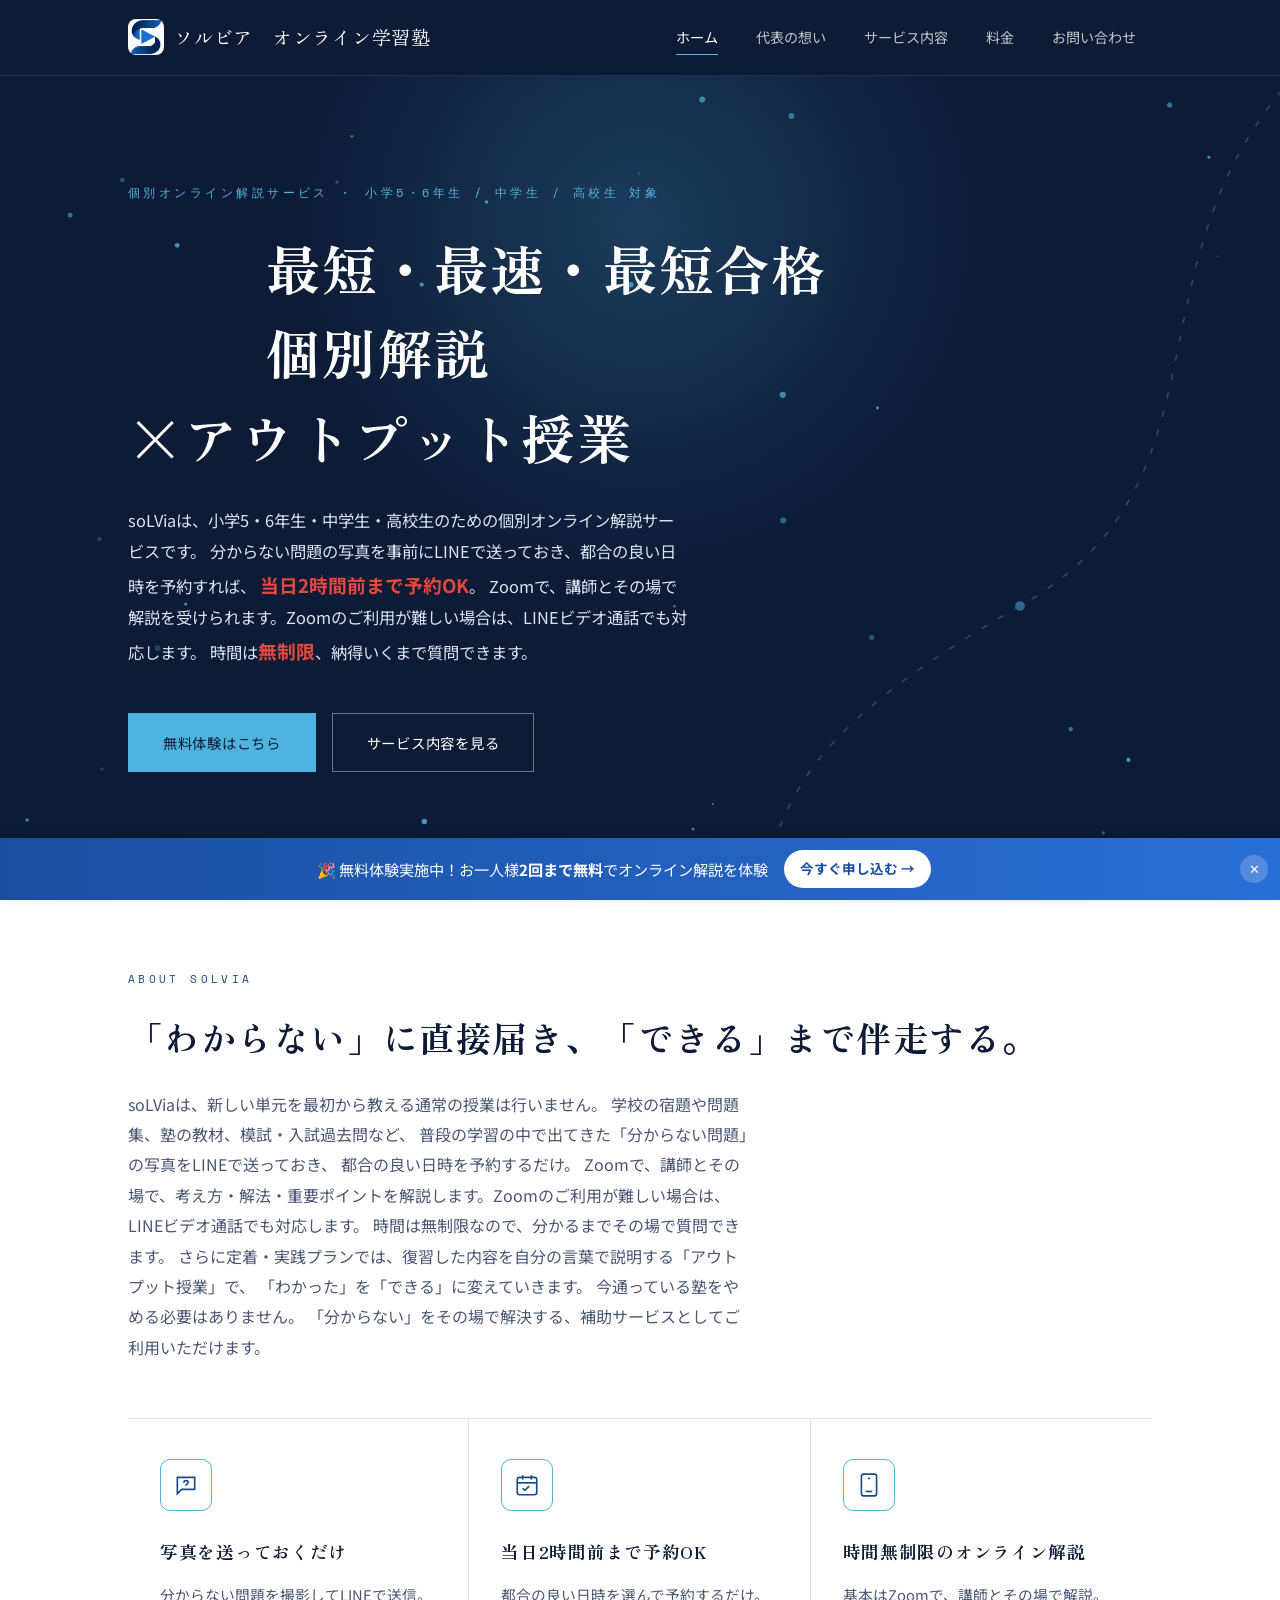
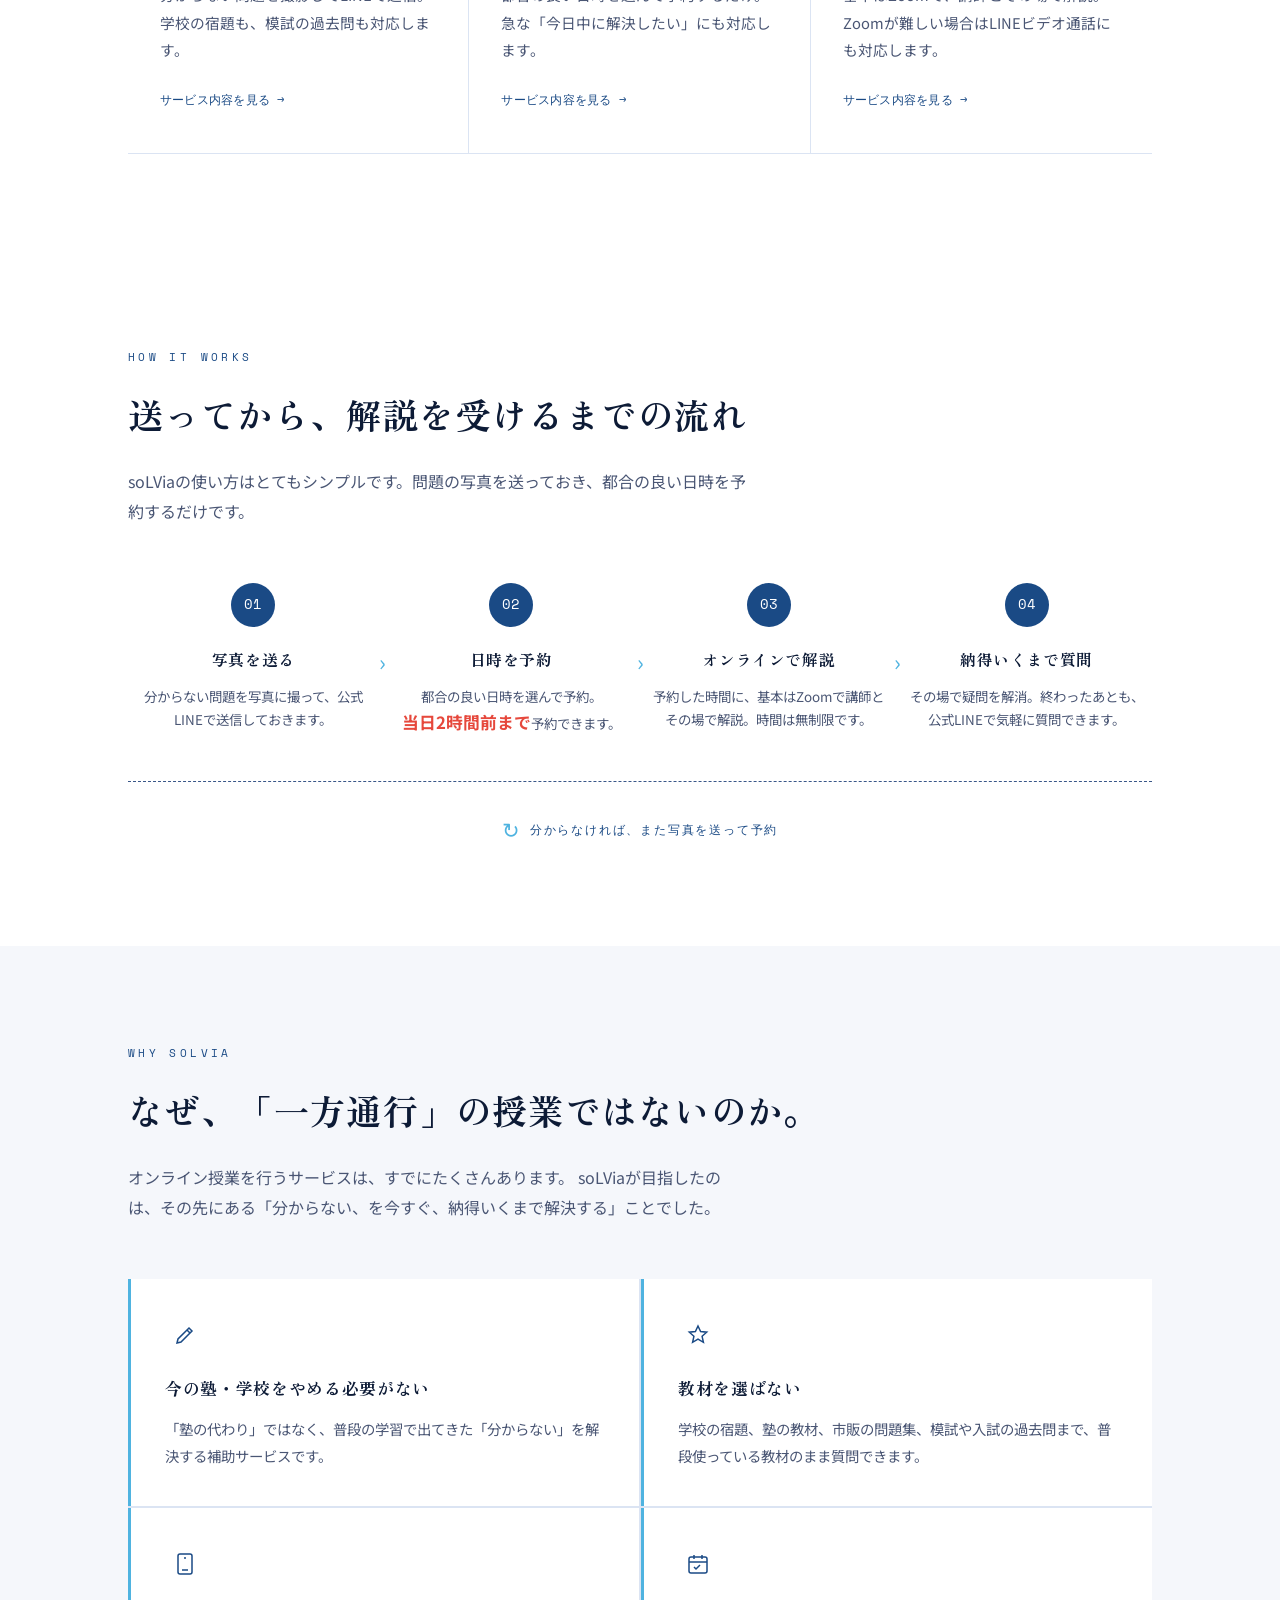
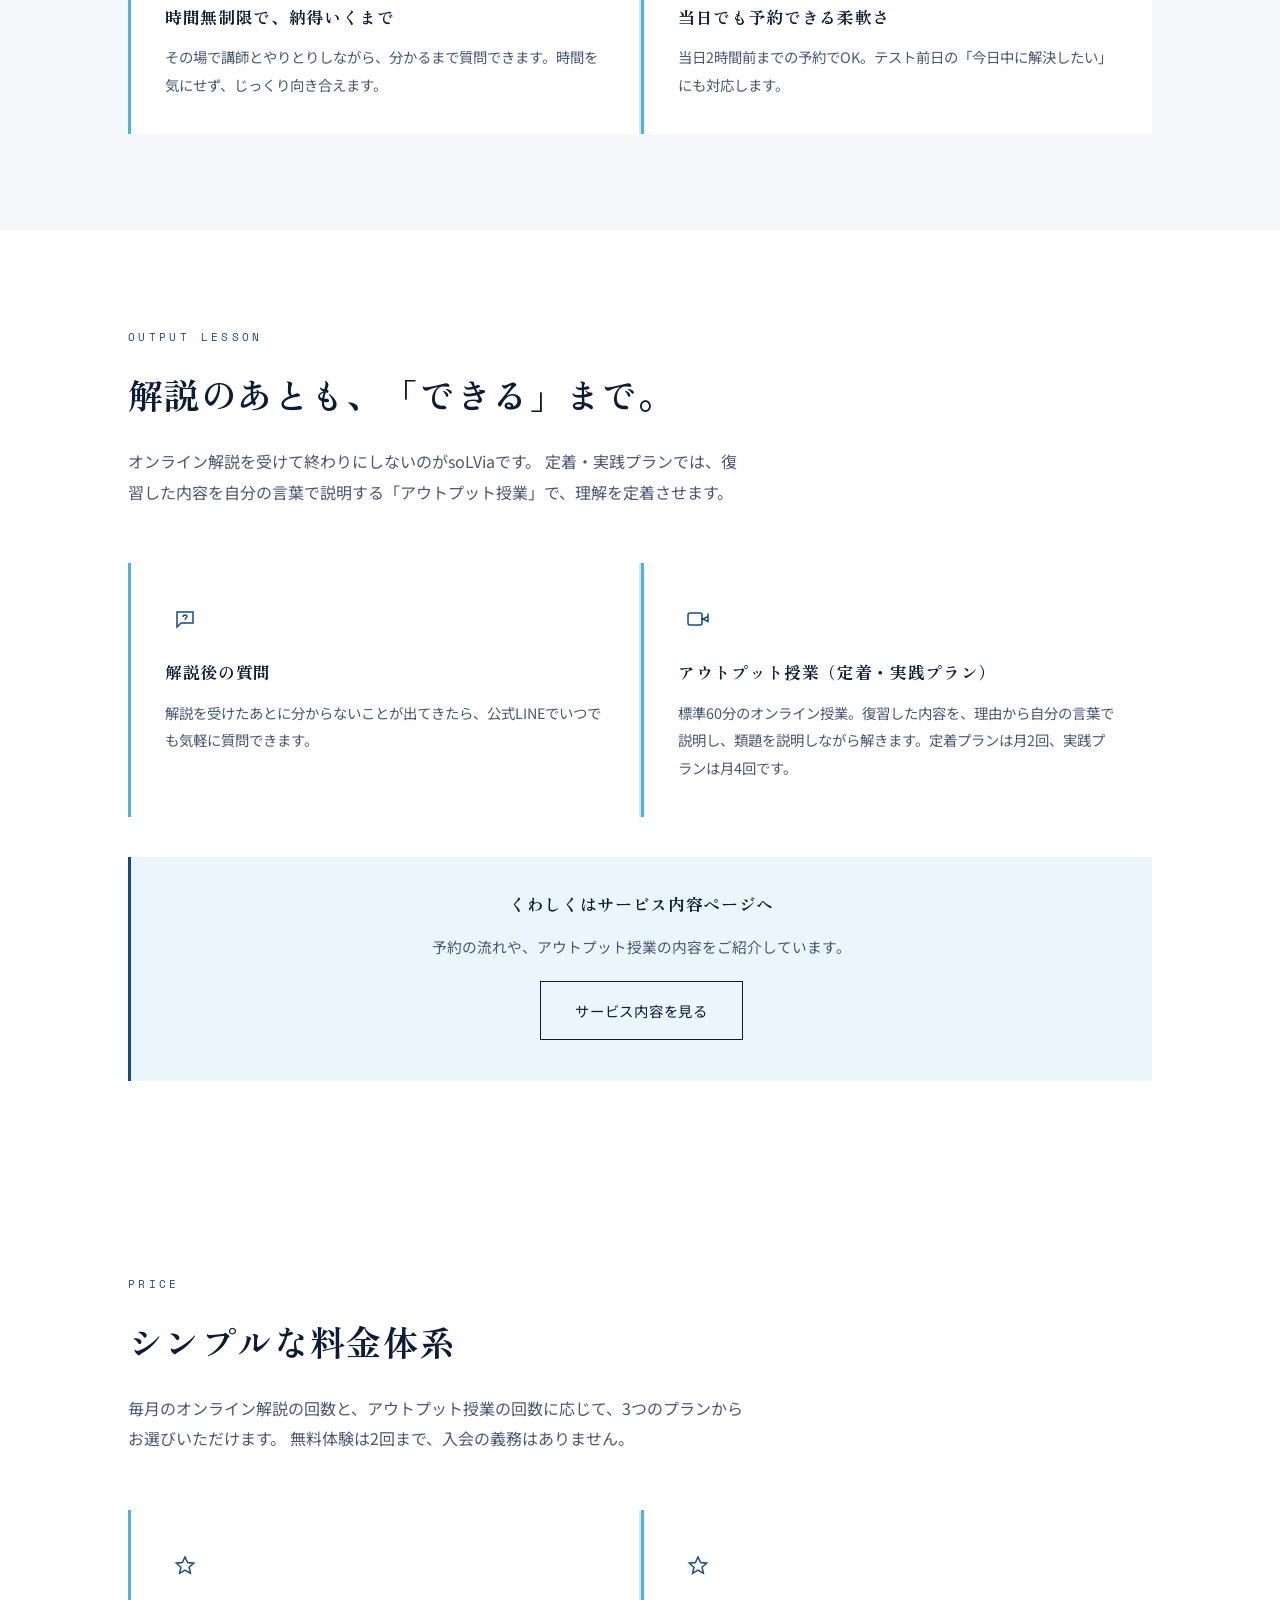
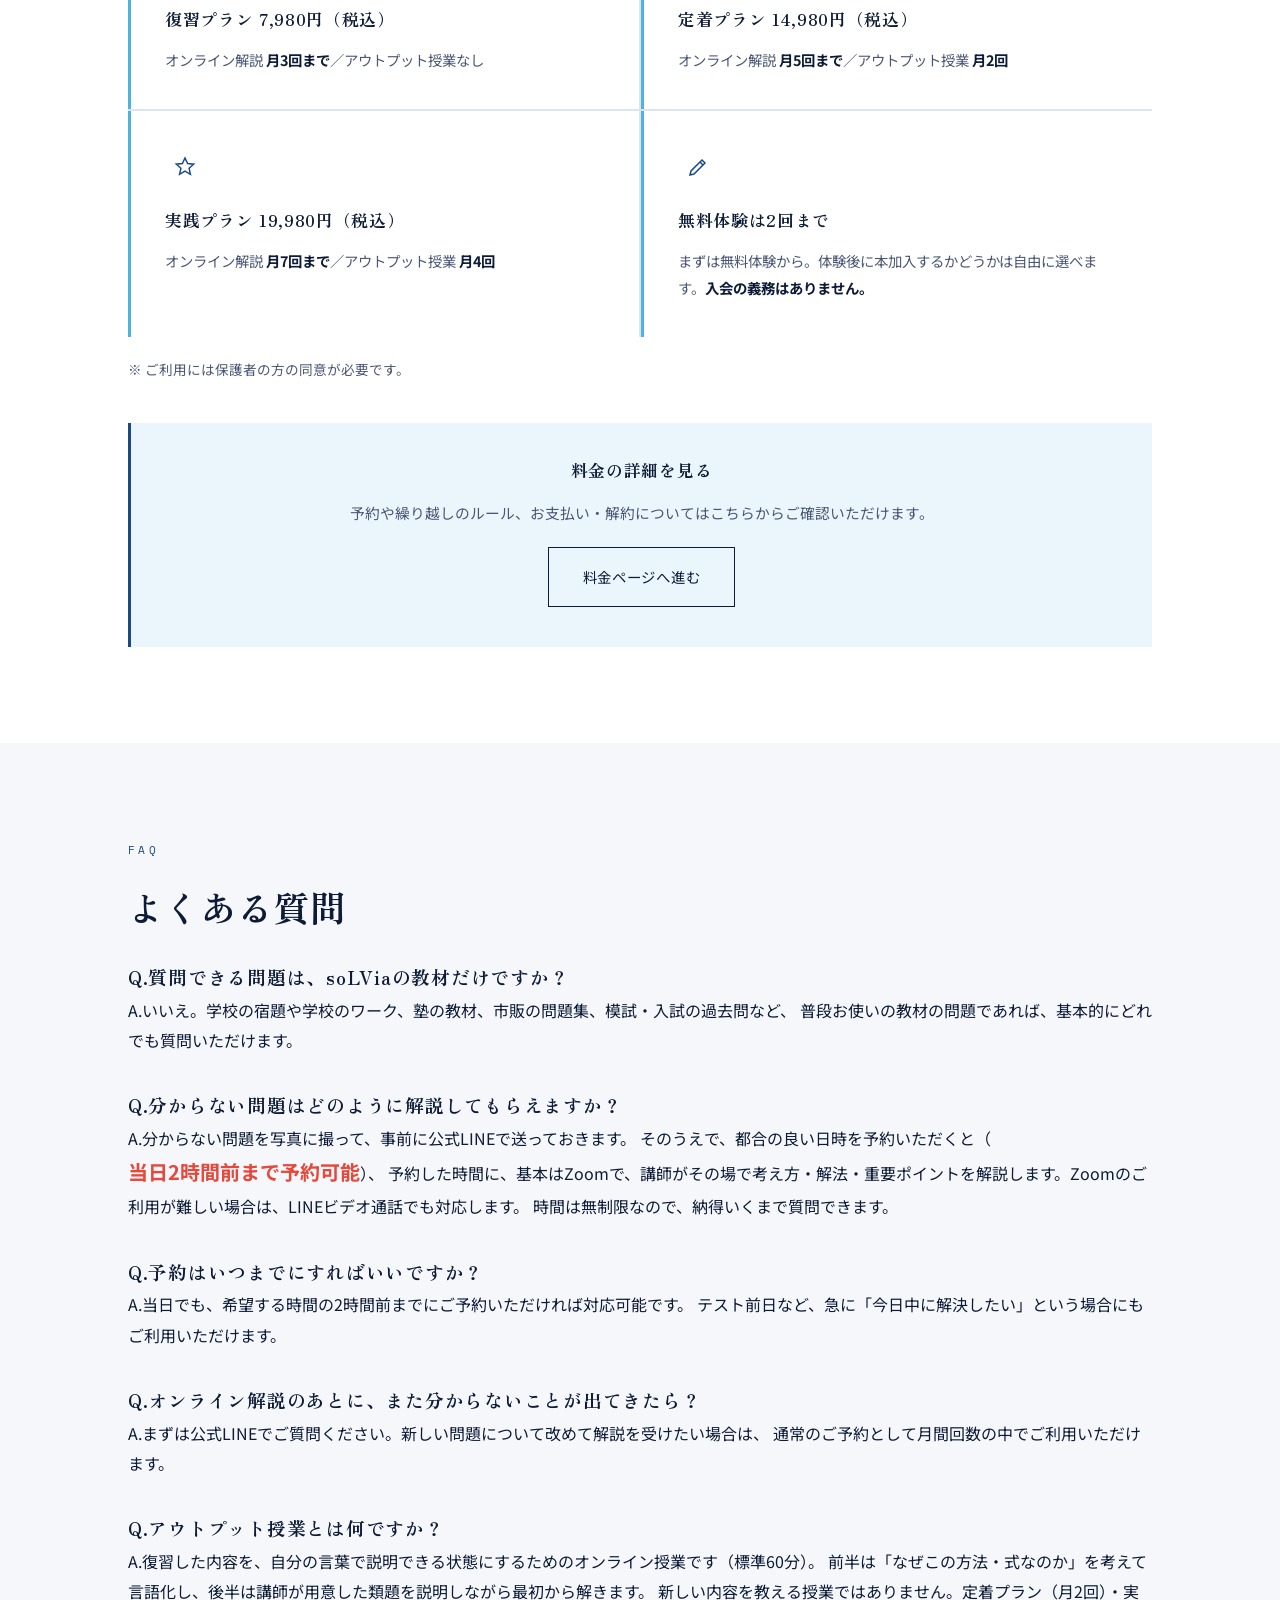
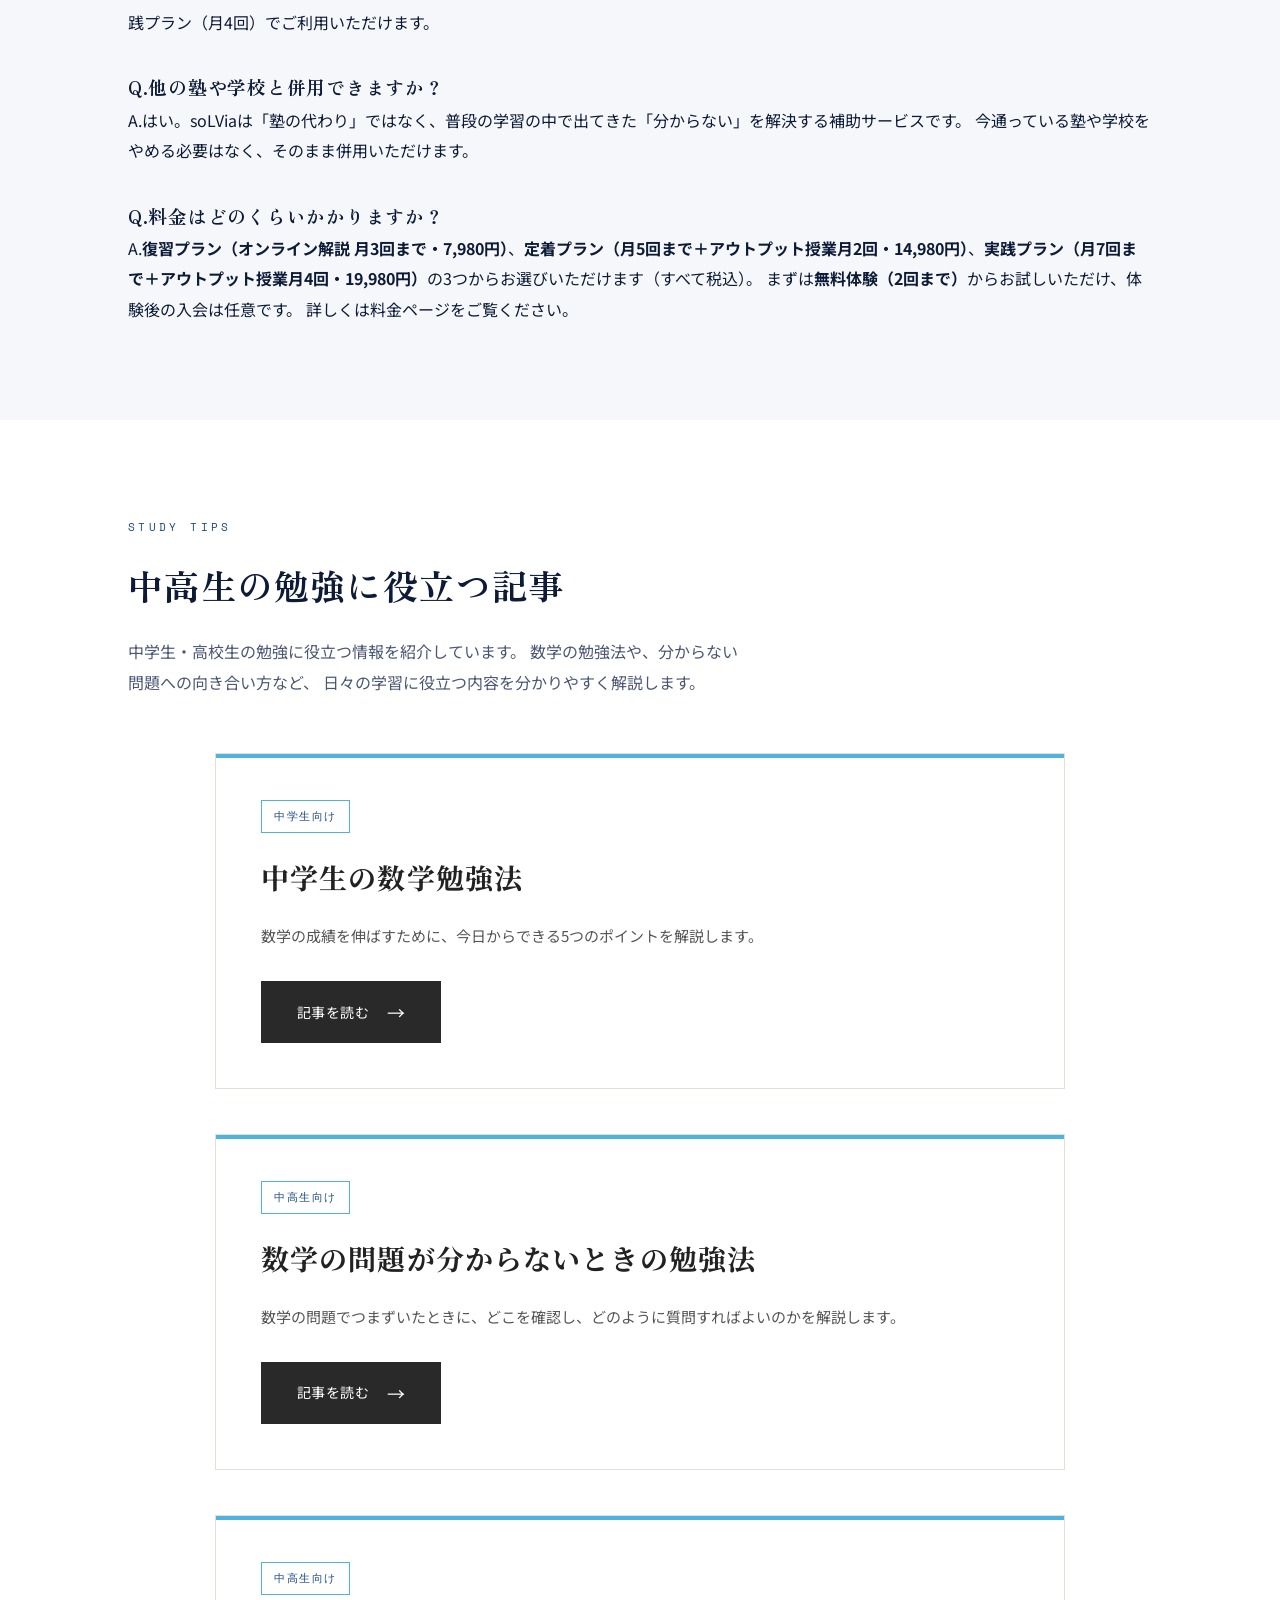
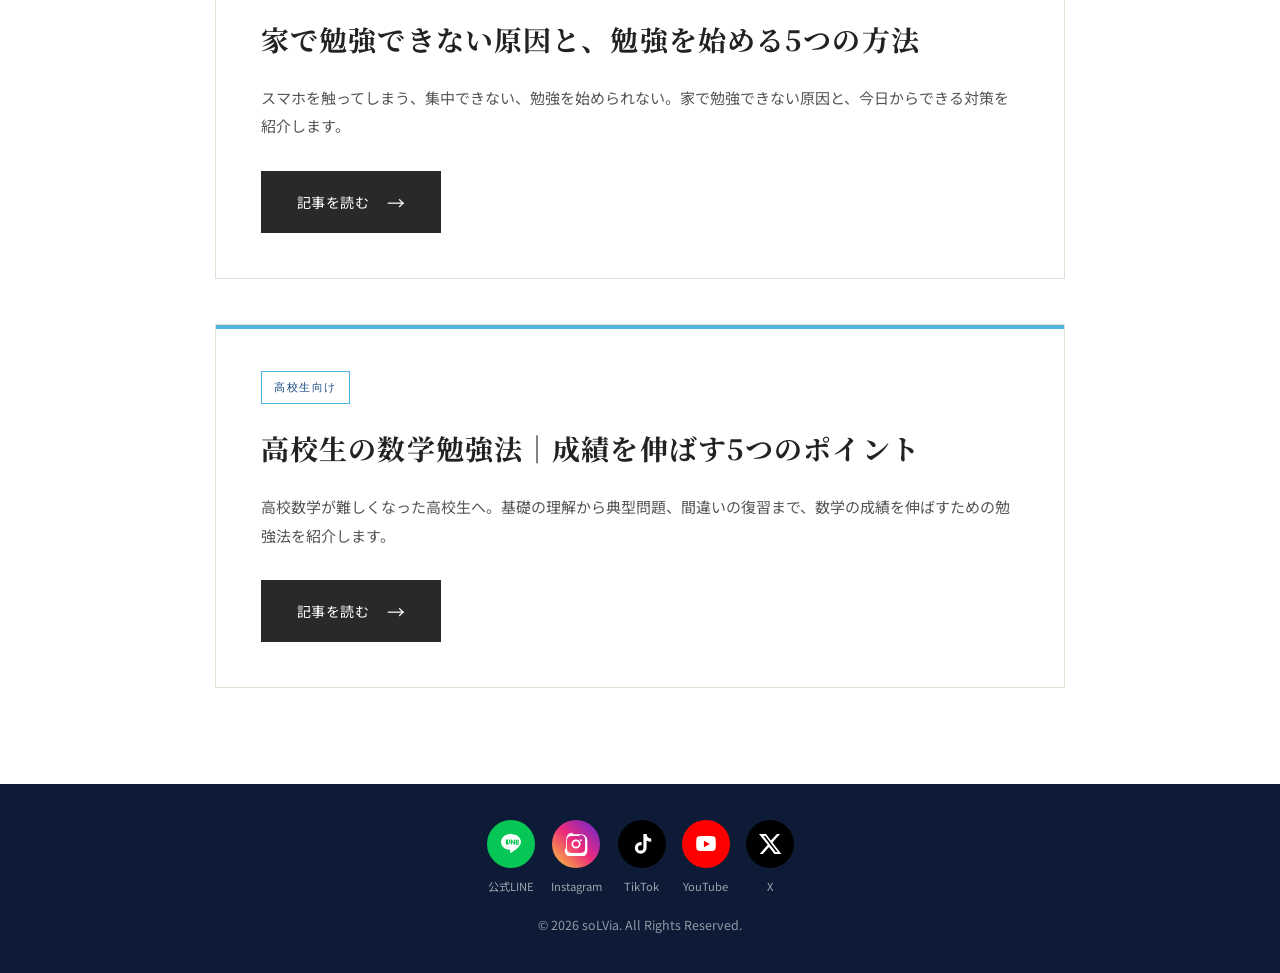
==== commit 540bd3b2: "修正" ====
--- a/index.html
+++ b/index.html
@@ -72,8 +72,7 @@
       <h1>
         最短・最速・最短合格<br>
         <span class="nb">個別解説</span>
- 　　　 <span class="nb">×</span>
-  　　　<span class="nb">アウトプット授業</span>
+  　　　<span class="nb">×アウトプット授業</span>
       </h1>
 
       <p class="lead">
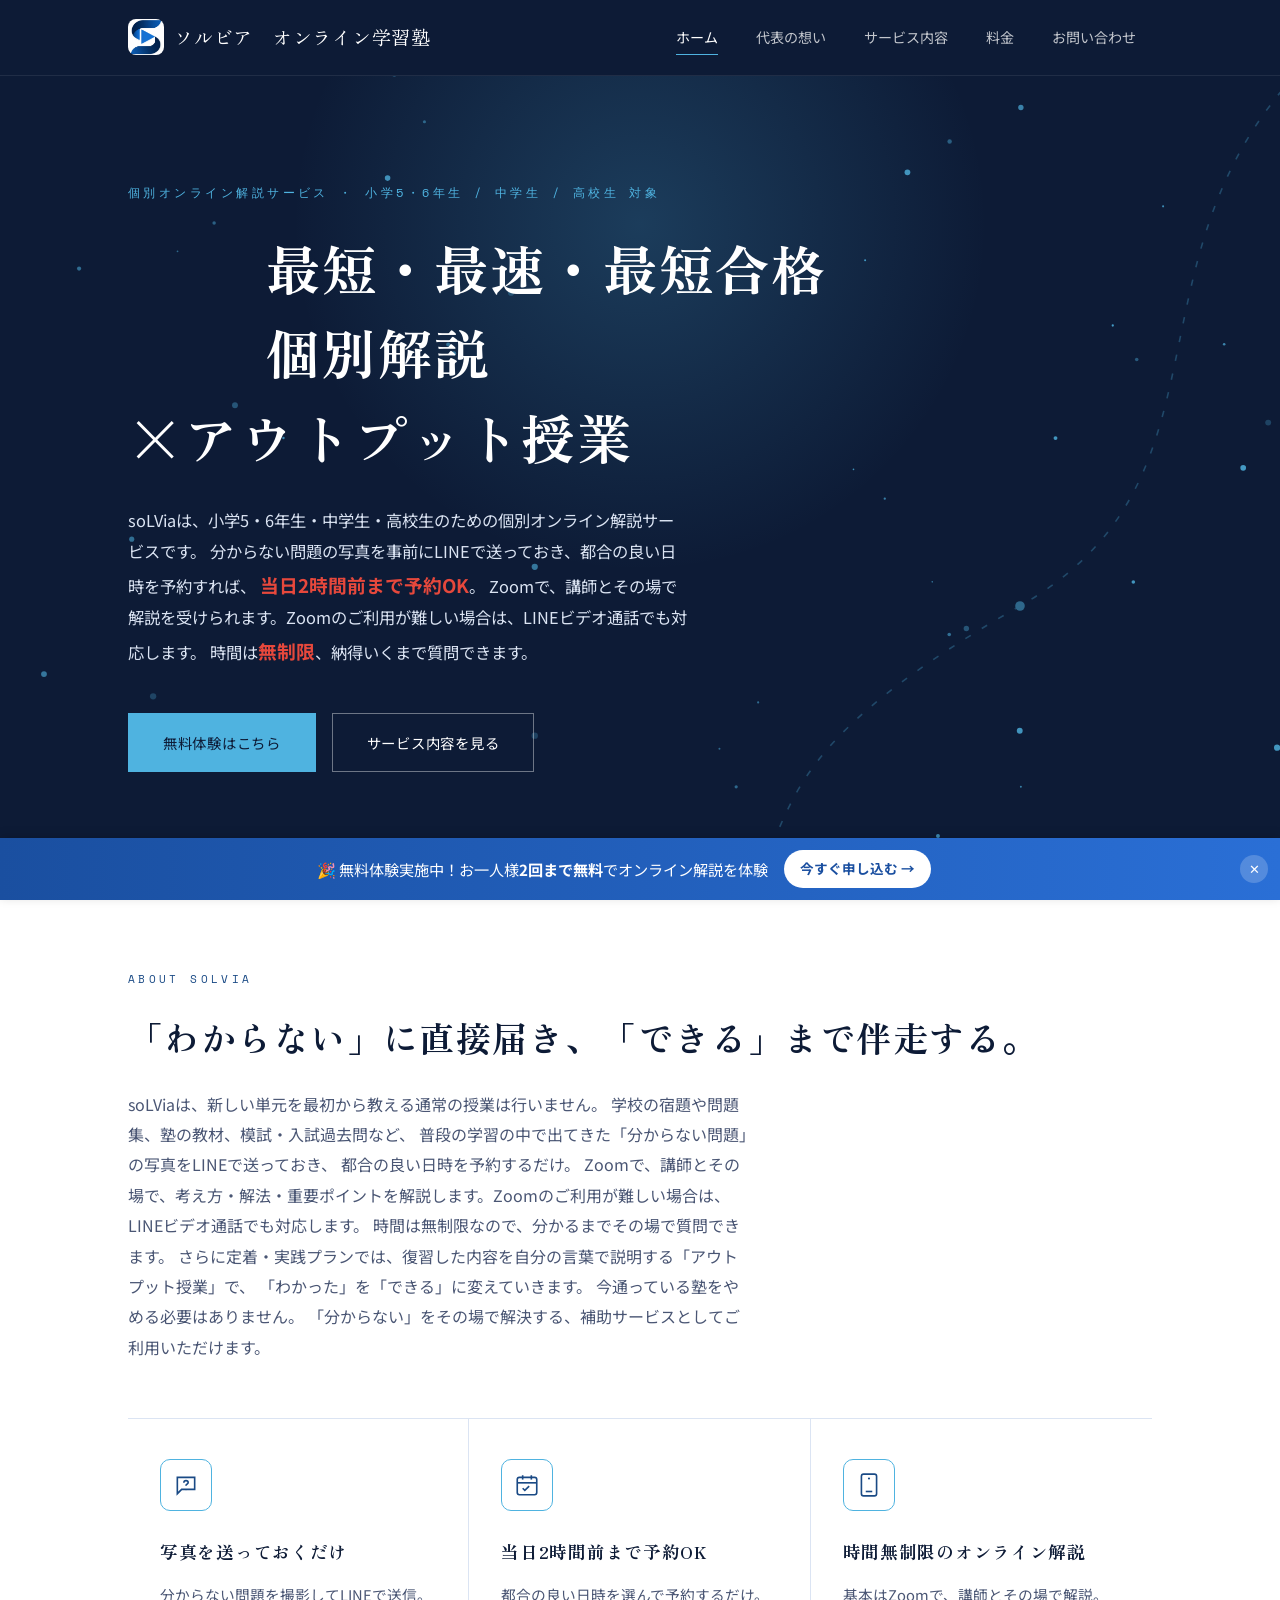
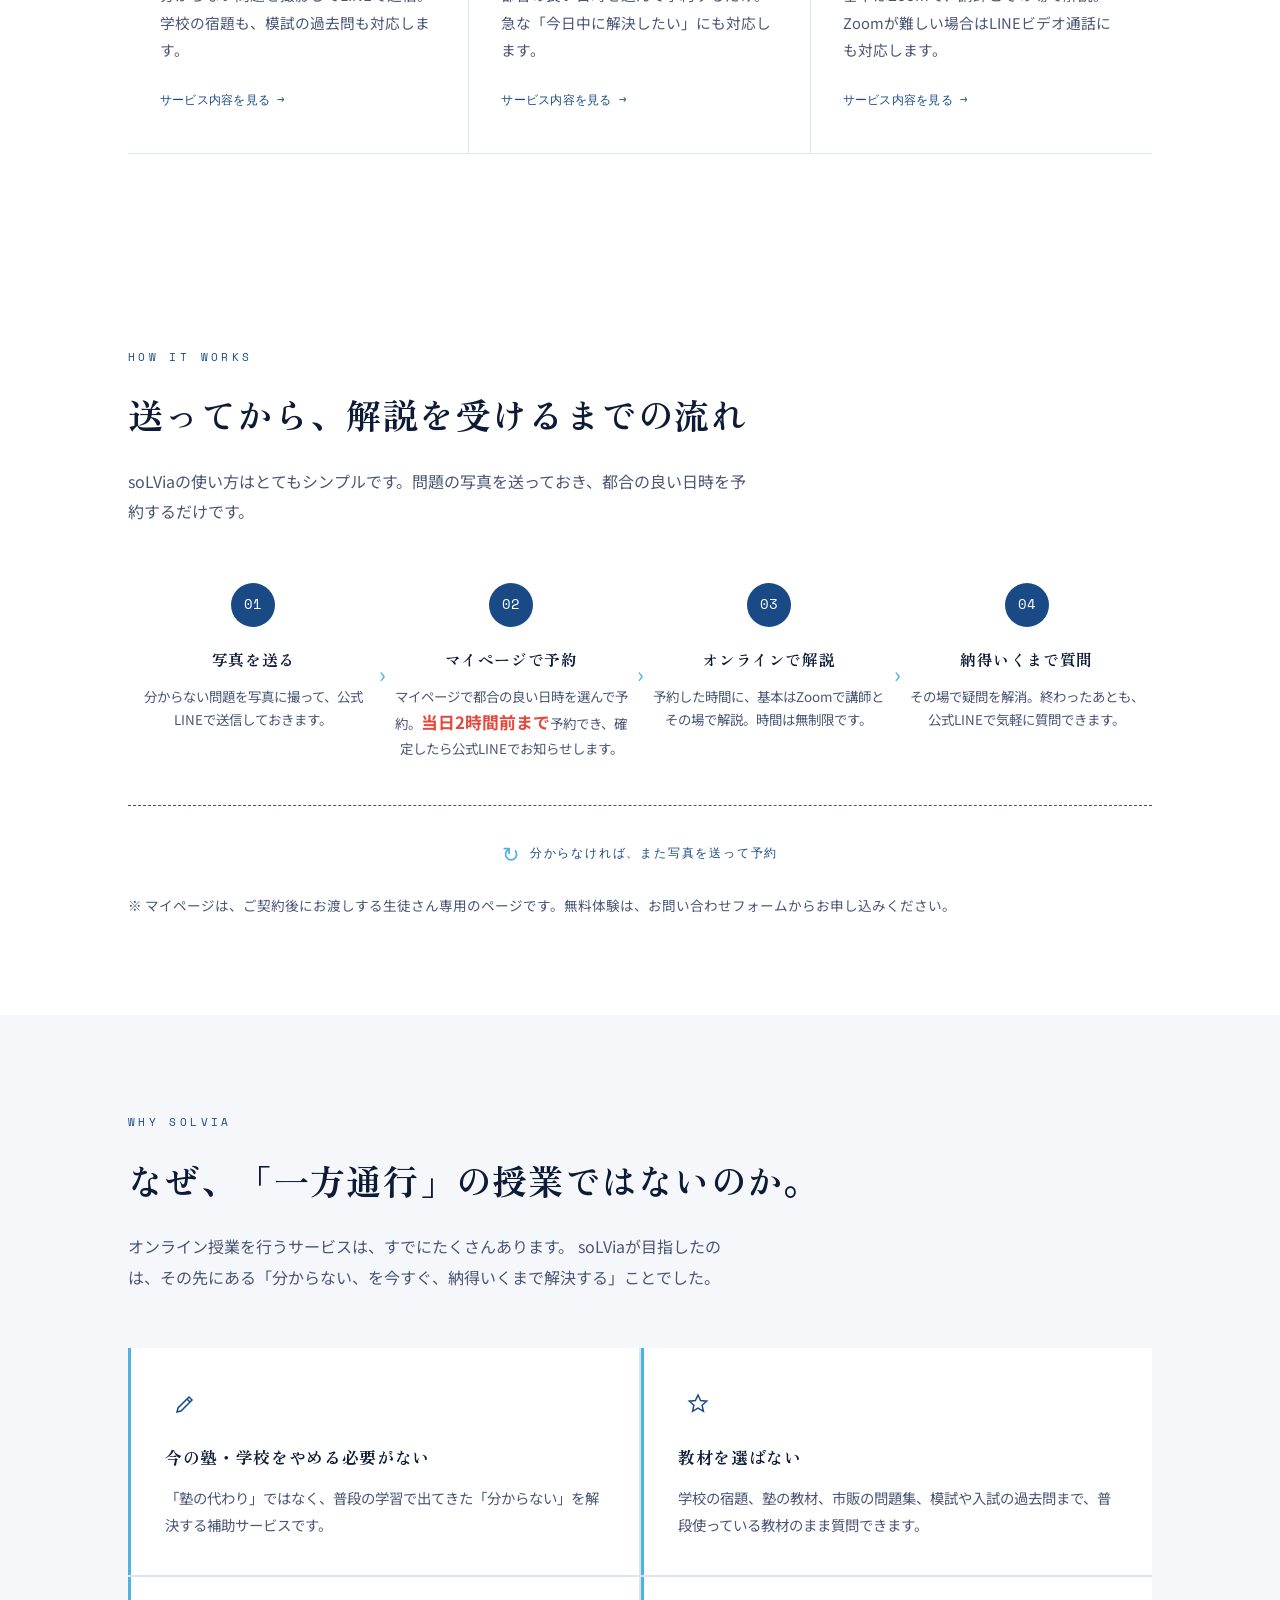
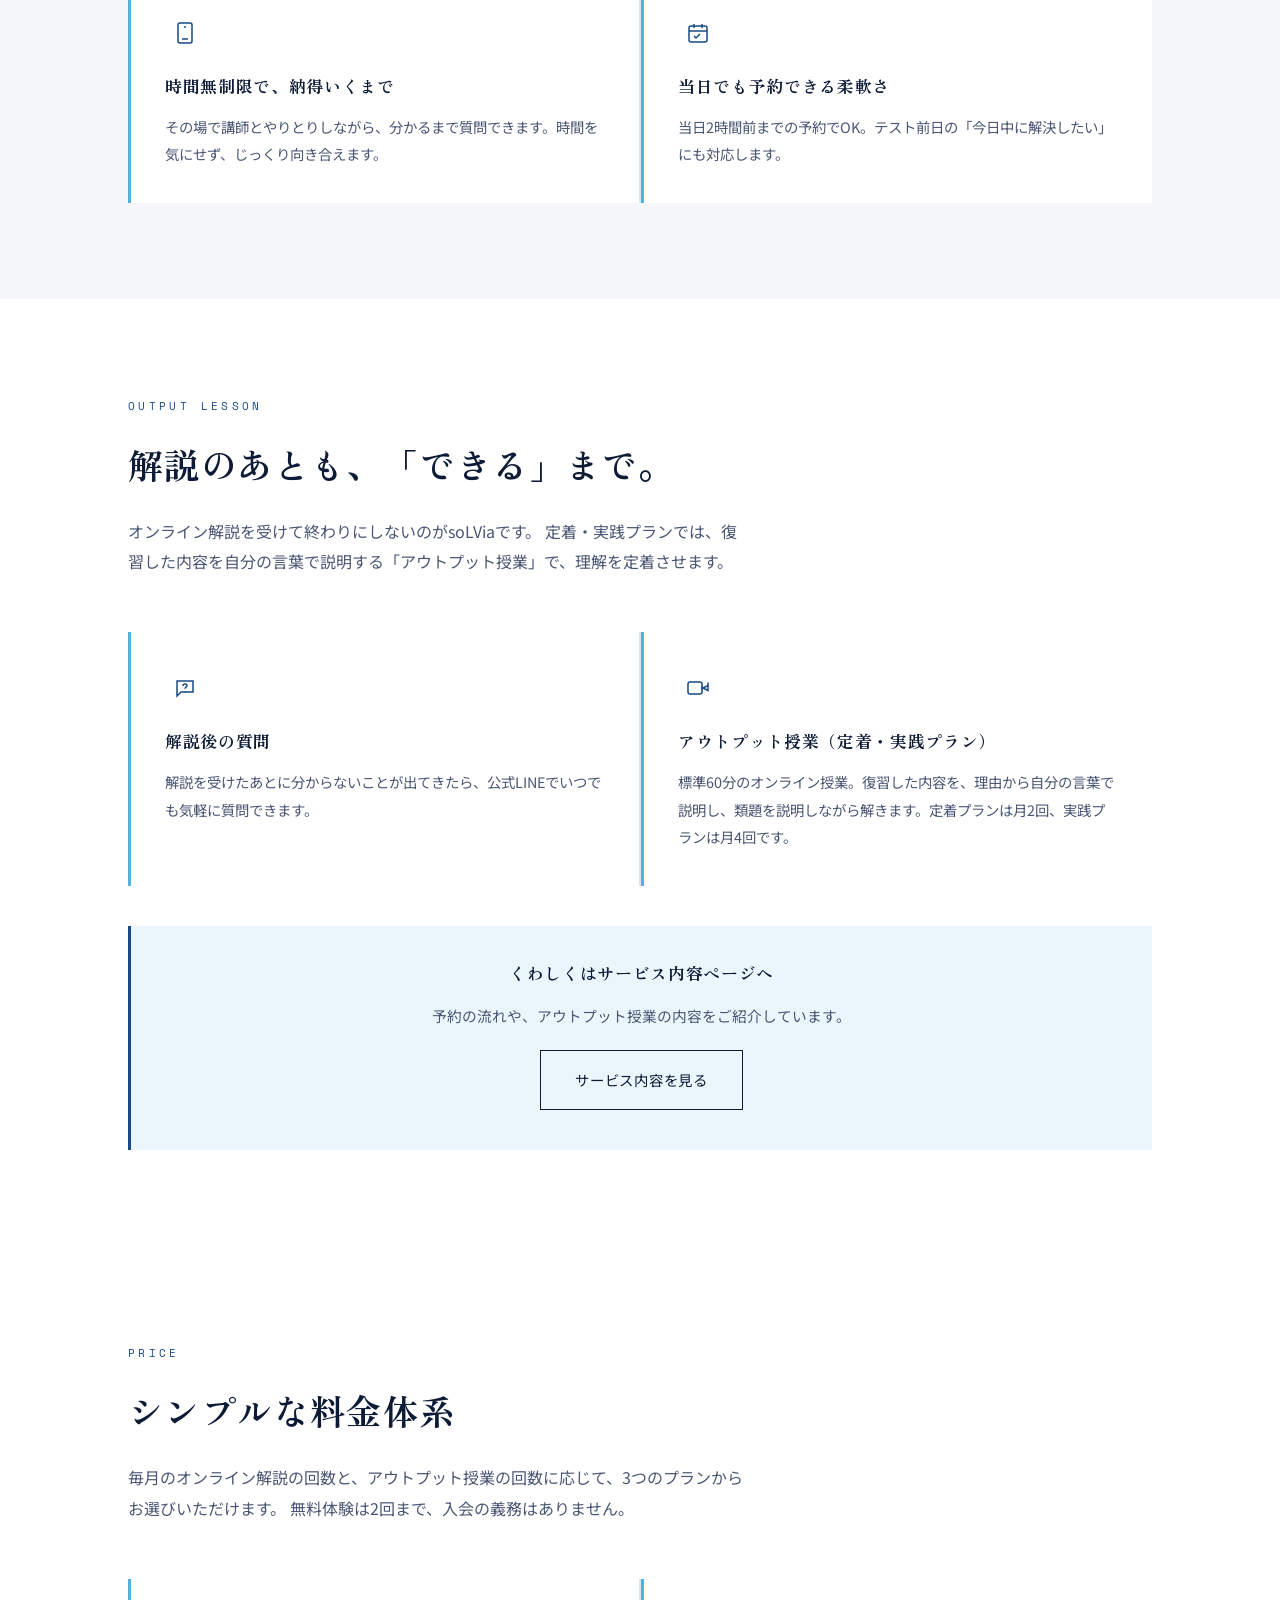
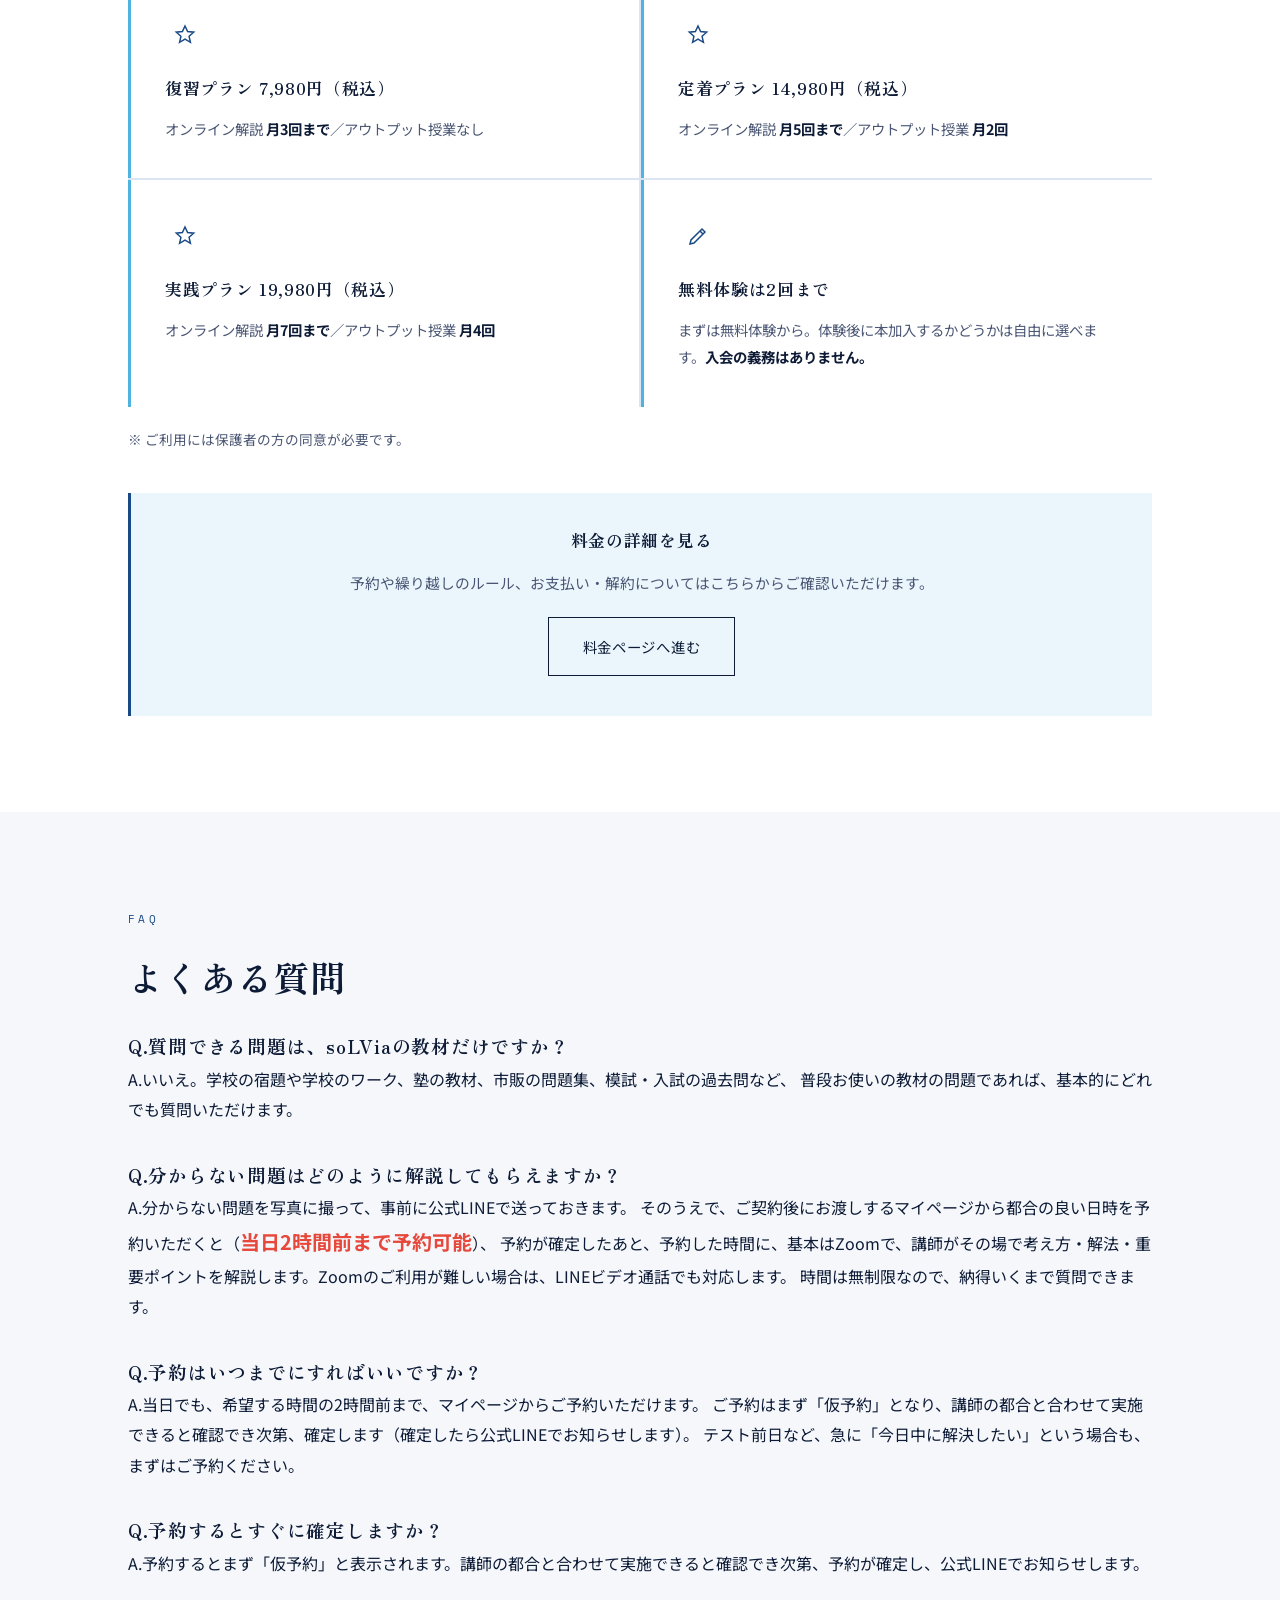
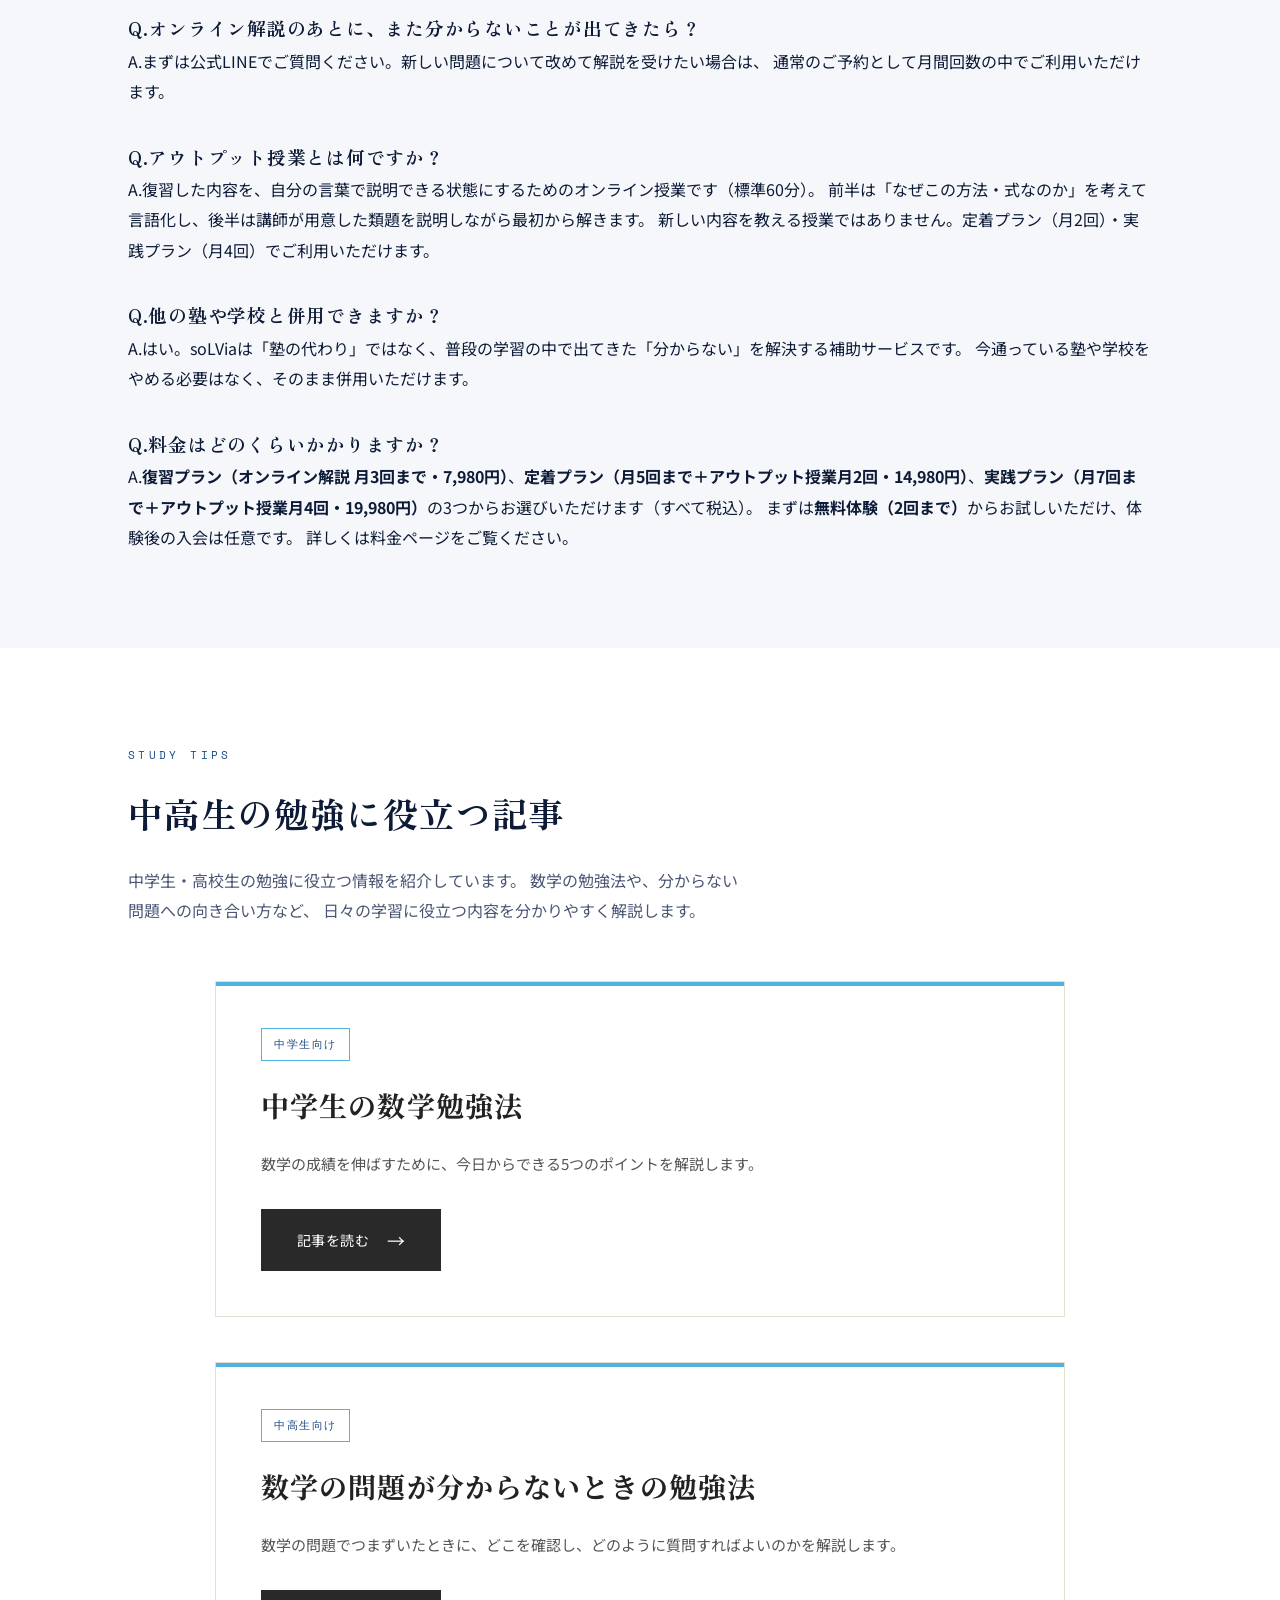
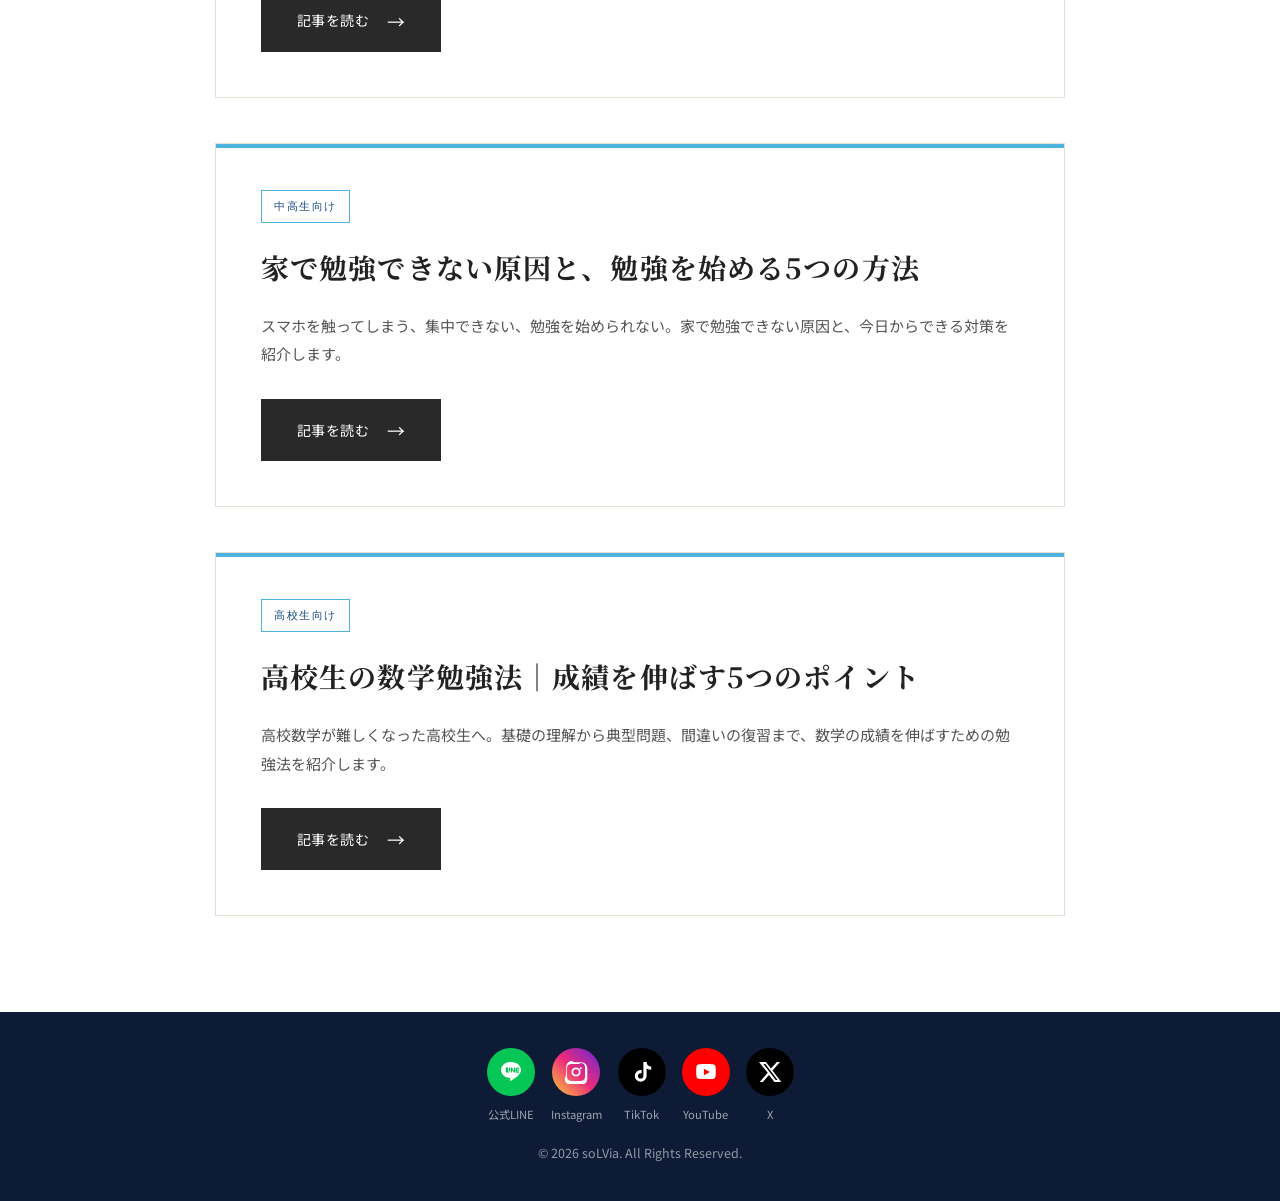
==== commit b7483193: "詳細修正" ====
--- a/index.html
+++ b/index.html
@@ -158,8 +158,8 @@
 
         <div class="cycle-step">
           <div class="cycle-num">02</div>
-          <h3>日時を予約</h3>
-          <p>都合の良い日時を選んで予約。<span class="em-emphasis">当日2時間前まで</span>予約できます。</p>
+          <h3>マイページで予約</h3>
+          <p>マイページで都合の良い日時を選んで予約。<span class="em-emphasis">当日2時間前まで</span>予約でき、確定したら公式LINEでお知らせします。</p>
         </div>
 
         <div class="cycle-arrow" aria-hidden="true">›</div>
@@ -182,8 +182,12 @@
           <span class="cycle-loop-arrow">↻</span>
           <span class="cycle-loop-label">分からなければ、また写真を送って予約</span>
         </div>
-
-      </div>
+ 
+      </div>
+ 
+      <p style="margin-top:20px;color:var(--text-soft);font-size:.85rem;">
+        ※ マイページは、ご契約後にお渡しする生徒さん専用のページです。無料体験は、<a href="contact.html">お問い合わせフォーム</a>からお申し込みください。
+      </p>
 
     </div>
   </section>
@@ -335,8 +339,8 @@
         </h3>
         <p>
           A.分からない問題を写真に撮って、事前に公式LINEで送っておきます。
-          そのうえで、都合の良い日時を予約いただくと（<span class="em-emphasis">当日2時間前まで予約可能</span>）、
-          予約した時間に、基本はZoomで、講師がその場で考え方・解法・重要ポイントを解説します。Zoomのご利用が難しい場合は、LINEビデオ通話でも対応します。
+          そのうえで、ご契約後にお渡しするマイページから都合の良い日時を予約いただくと（<span class="em-emphasis">当日2時間前まで予約可能</span>）、
+          予約が確定したあと、予約した時間に、基本はZoomで、講師がその場で考え方・解法・重要ポイントを解説します。Zoomのご利用が難しい場合は、LINEビデオ通話でも対応します。
           時間は無制限なので、納得いくまで質問できます。
         </p>
 
@@ -344,8 +348,16 @@
           Q.予約はいつまでにすればいいですか？
         </h3>
         <p>
-          A.当日でも、希望する時間の2時間前までにご予約いただければ対応可能です。
-          テスト前日など、急に「今日中に解決したい」という場合にもご利用いただけます。
+         A.当日でも、希望する時間の2時間前まで、マイページからご予約いただけます。
+          ご予約はまず「仮予約」となり、講師の都合と合わせて実施できると確認でき次第、確定します（確定したら公式LINEでお知らせします）。
+          テスト前日など、急に「今日中に解決したい」という場合も、まずはご予約ください。 
+        </p>
+
+        <h3 style="margin-top: 32px;">
+          Q.予約するとすぐに確定しますか？
+        </h3>
+        <p>
+          A.予約するとまず「仮予約」と表示されます。講師の都合と合わせて実施できると確認でき次第、予約が確定し、公式LINEでお知らせします。
         </p>
 
         <h3 style="margin-top: 32px;">
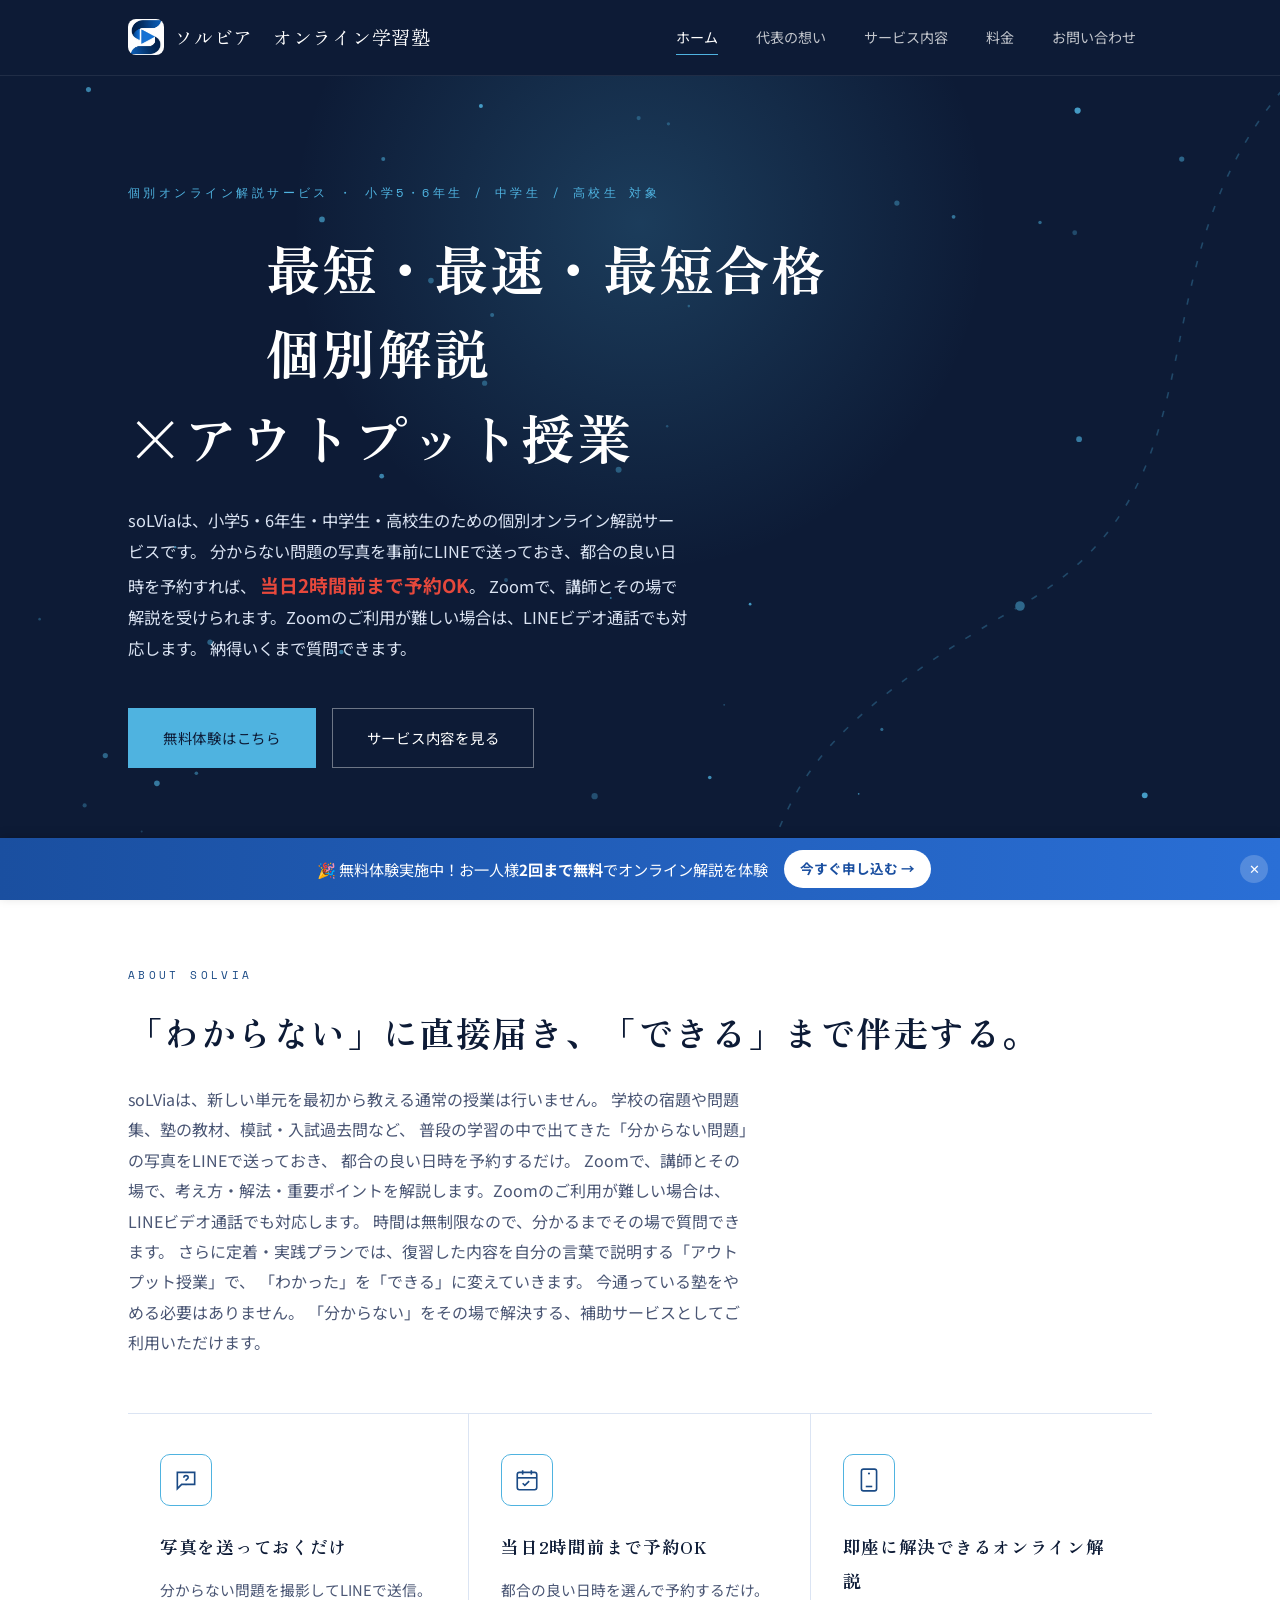
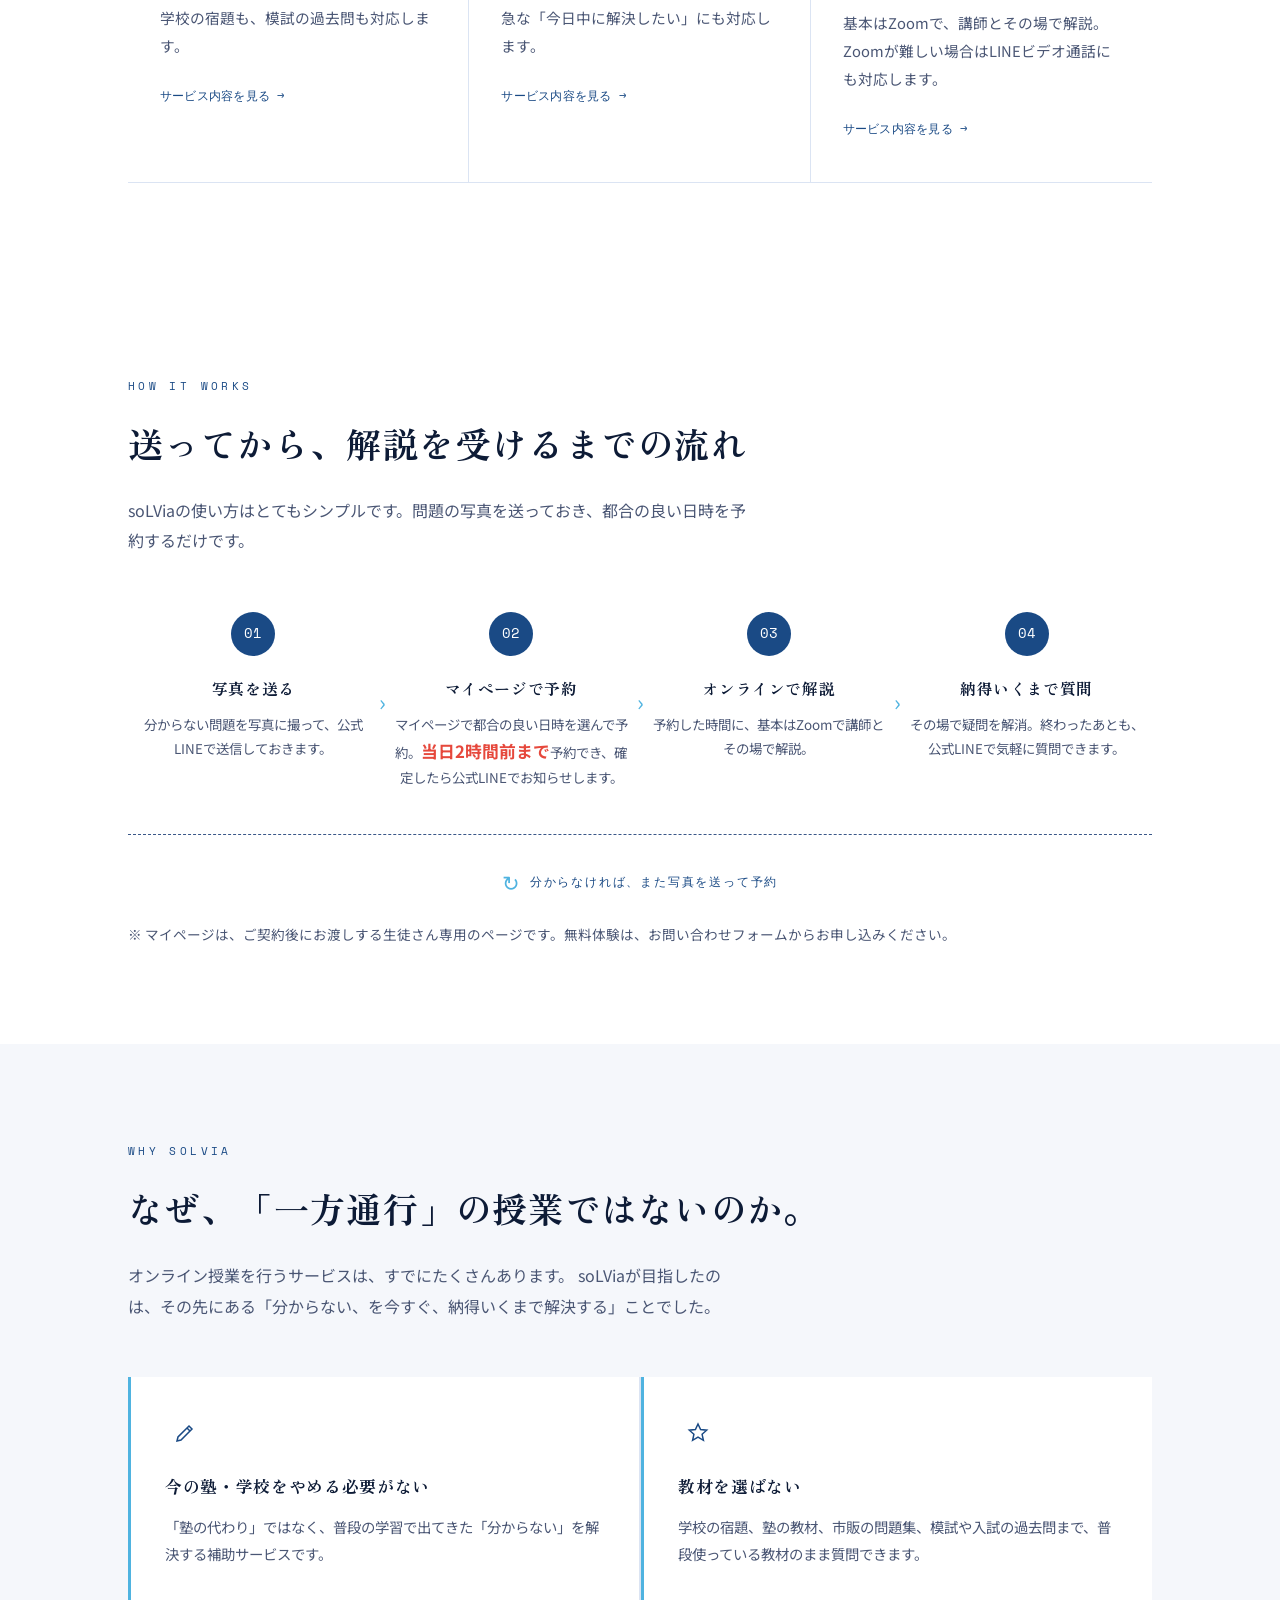
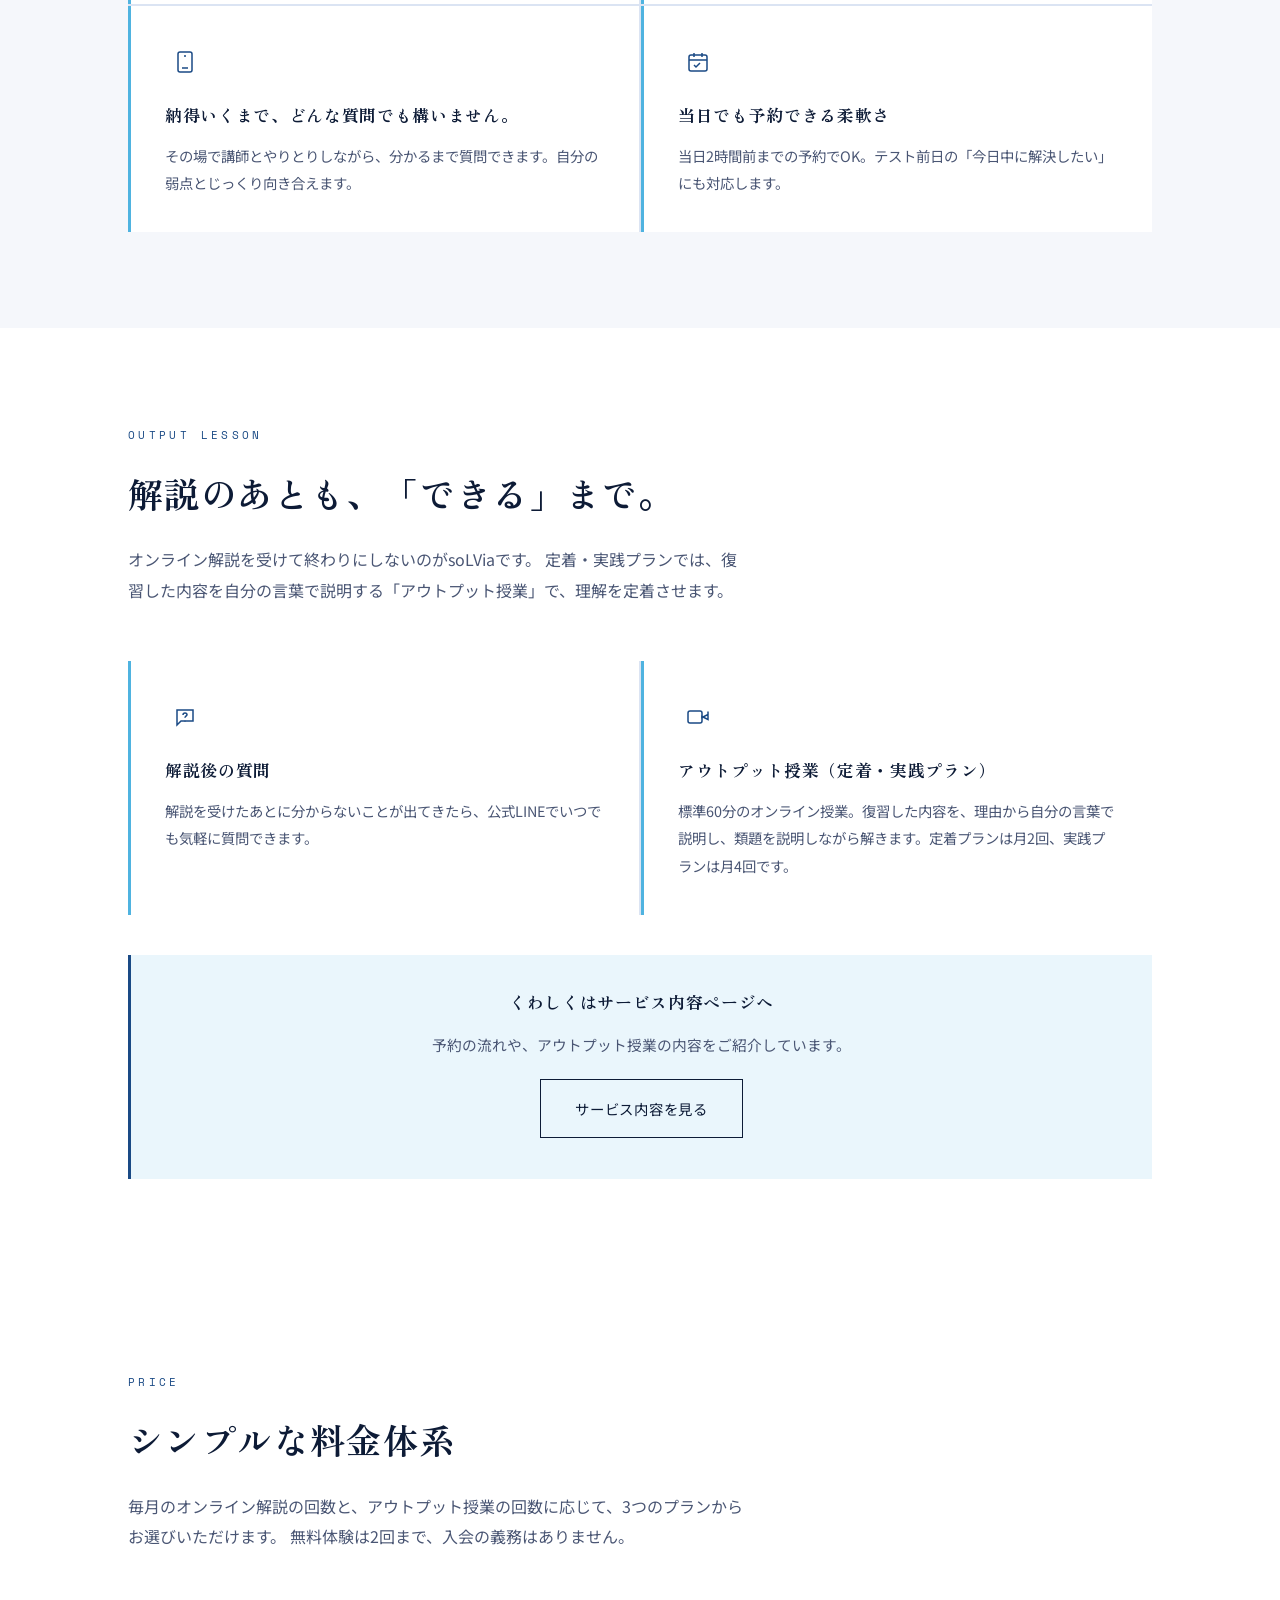
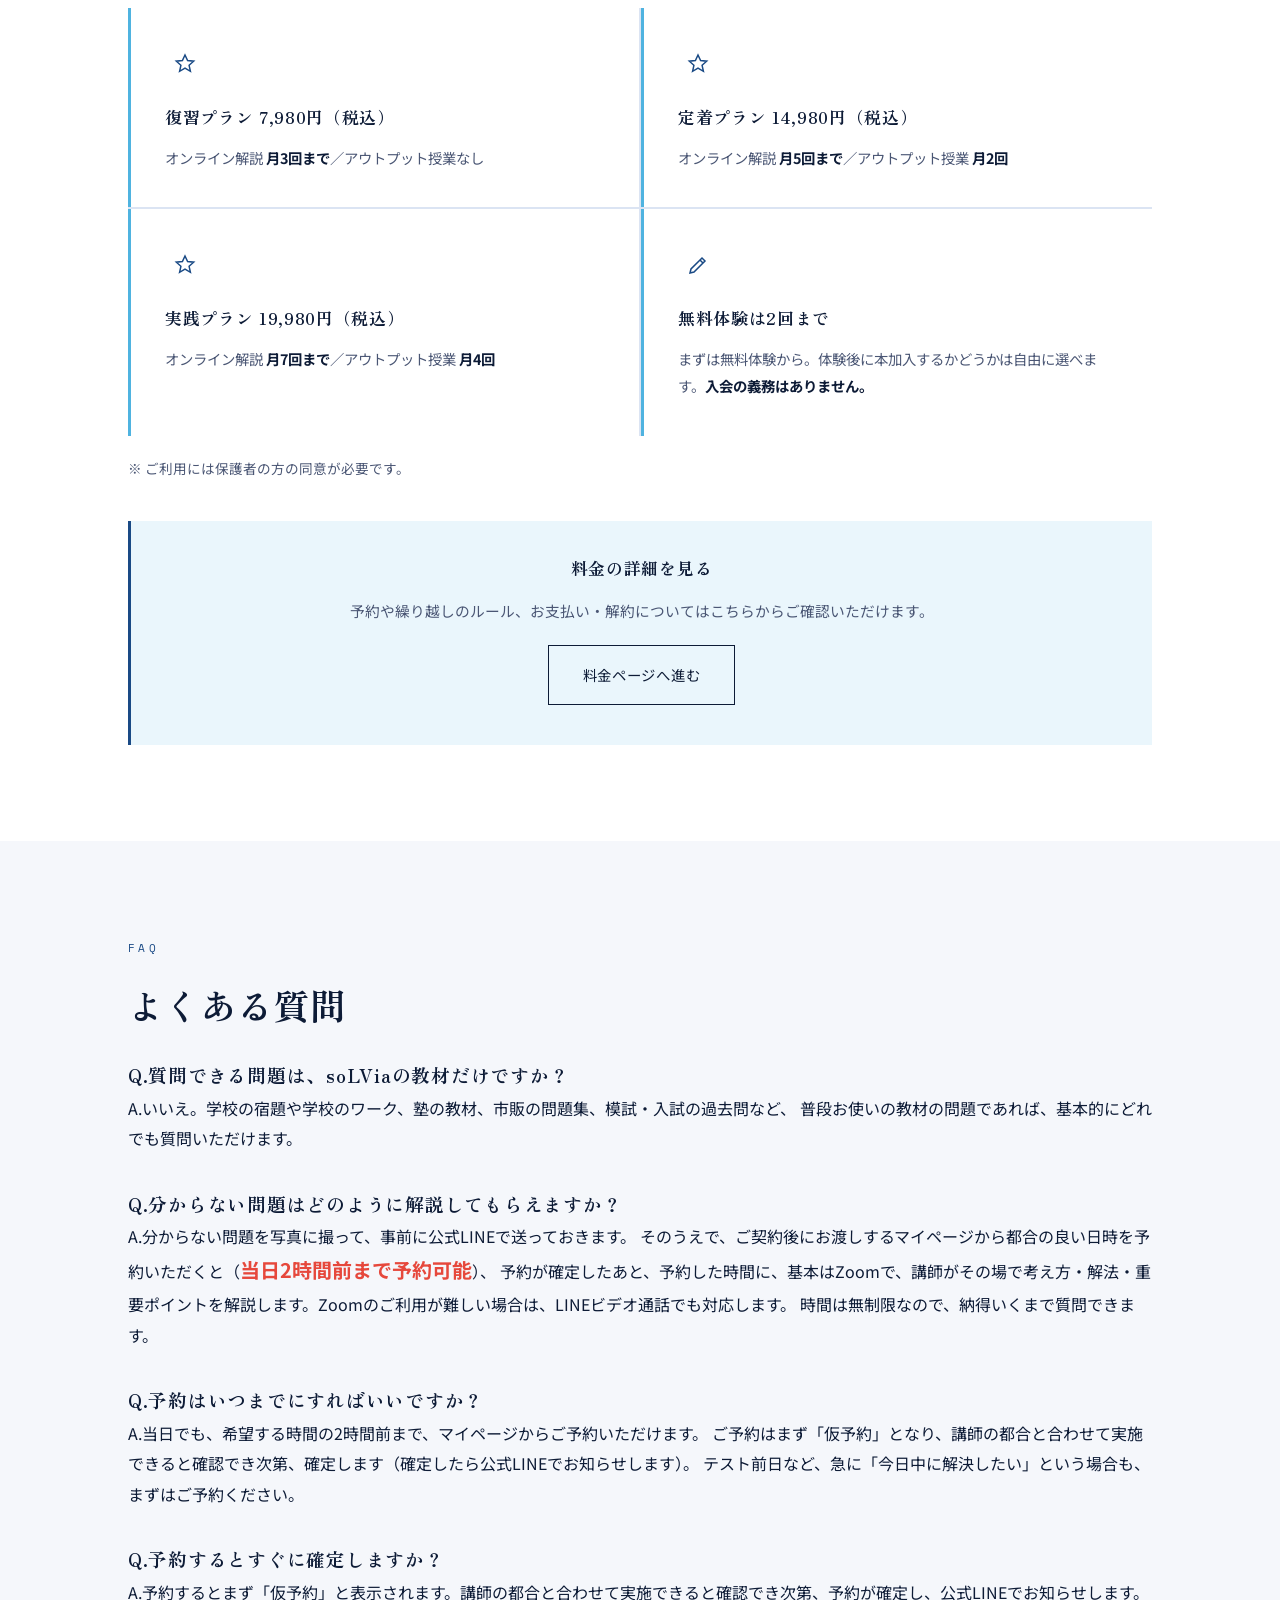
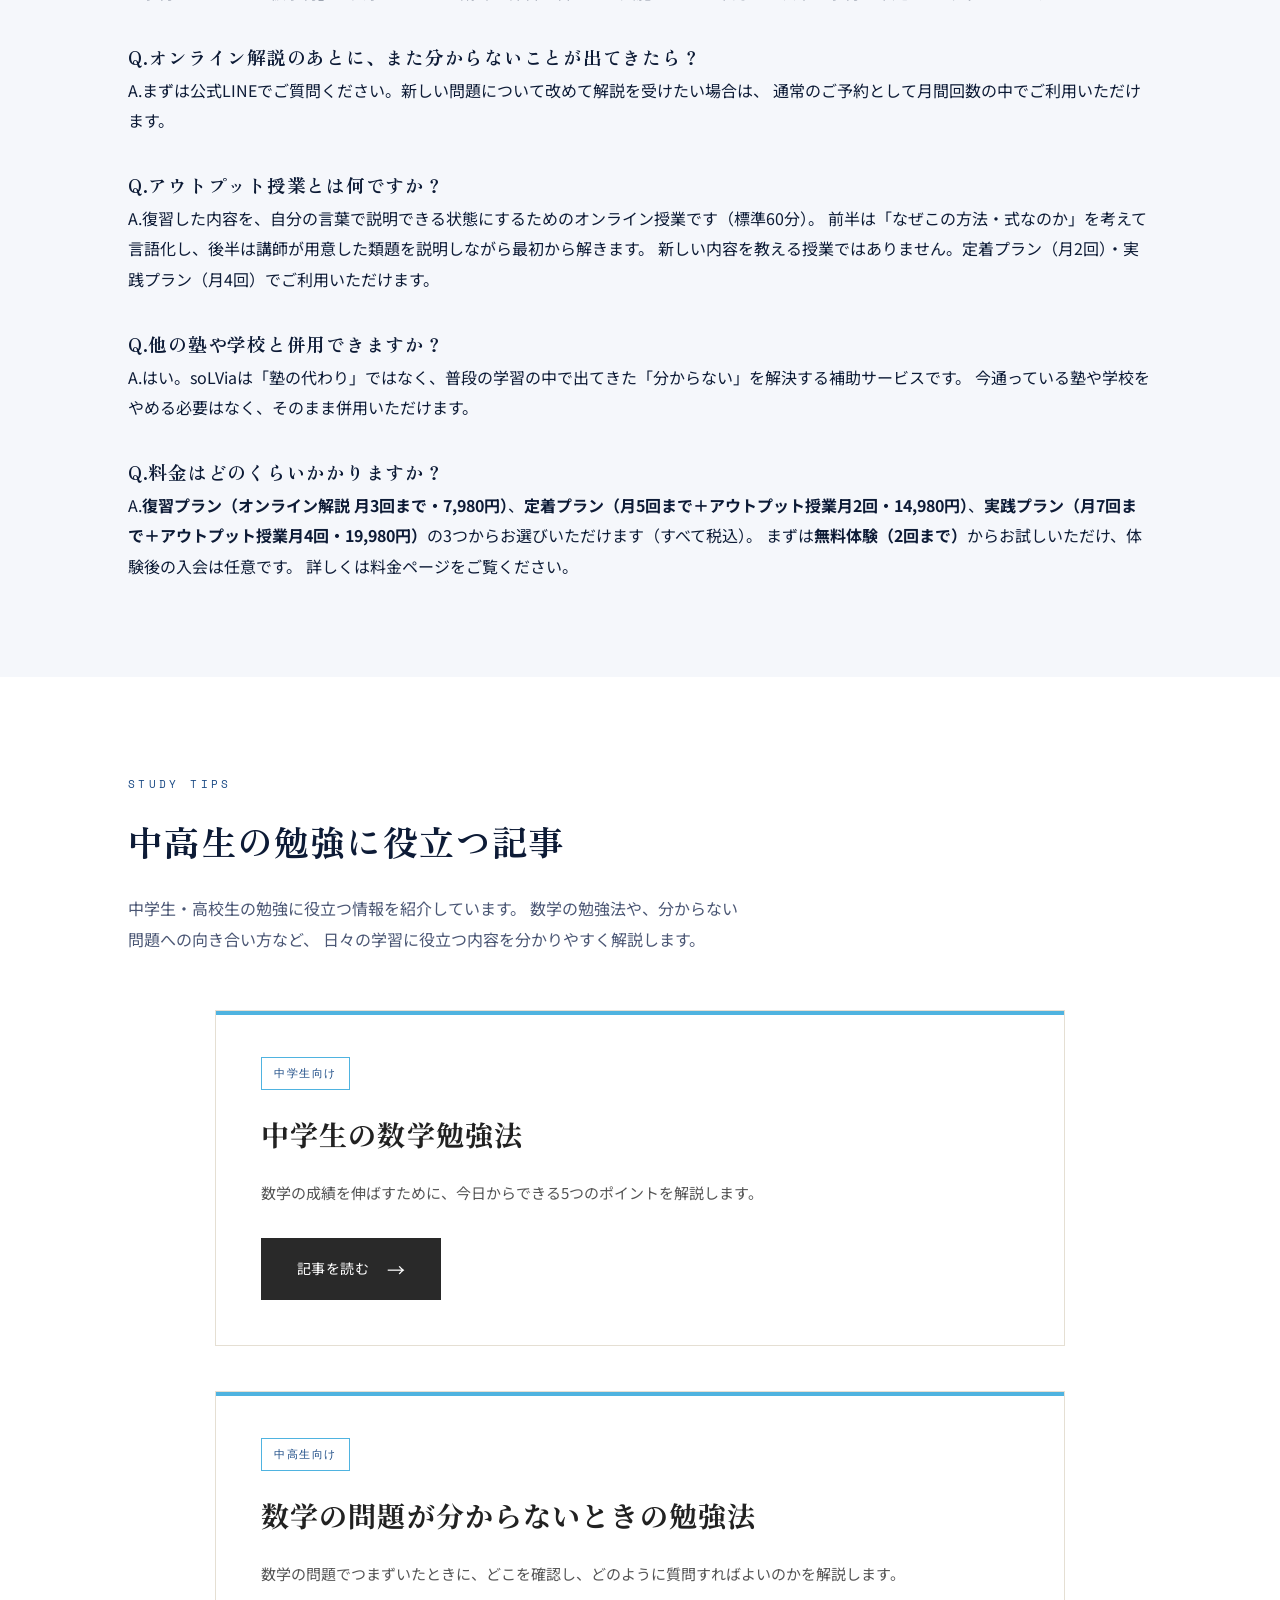
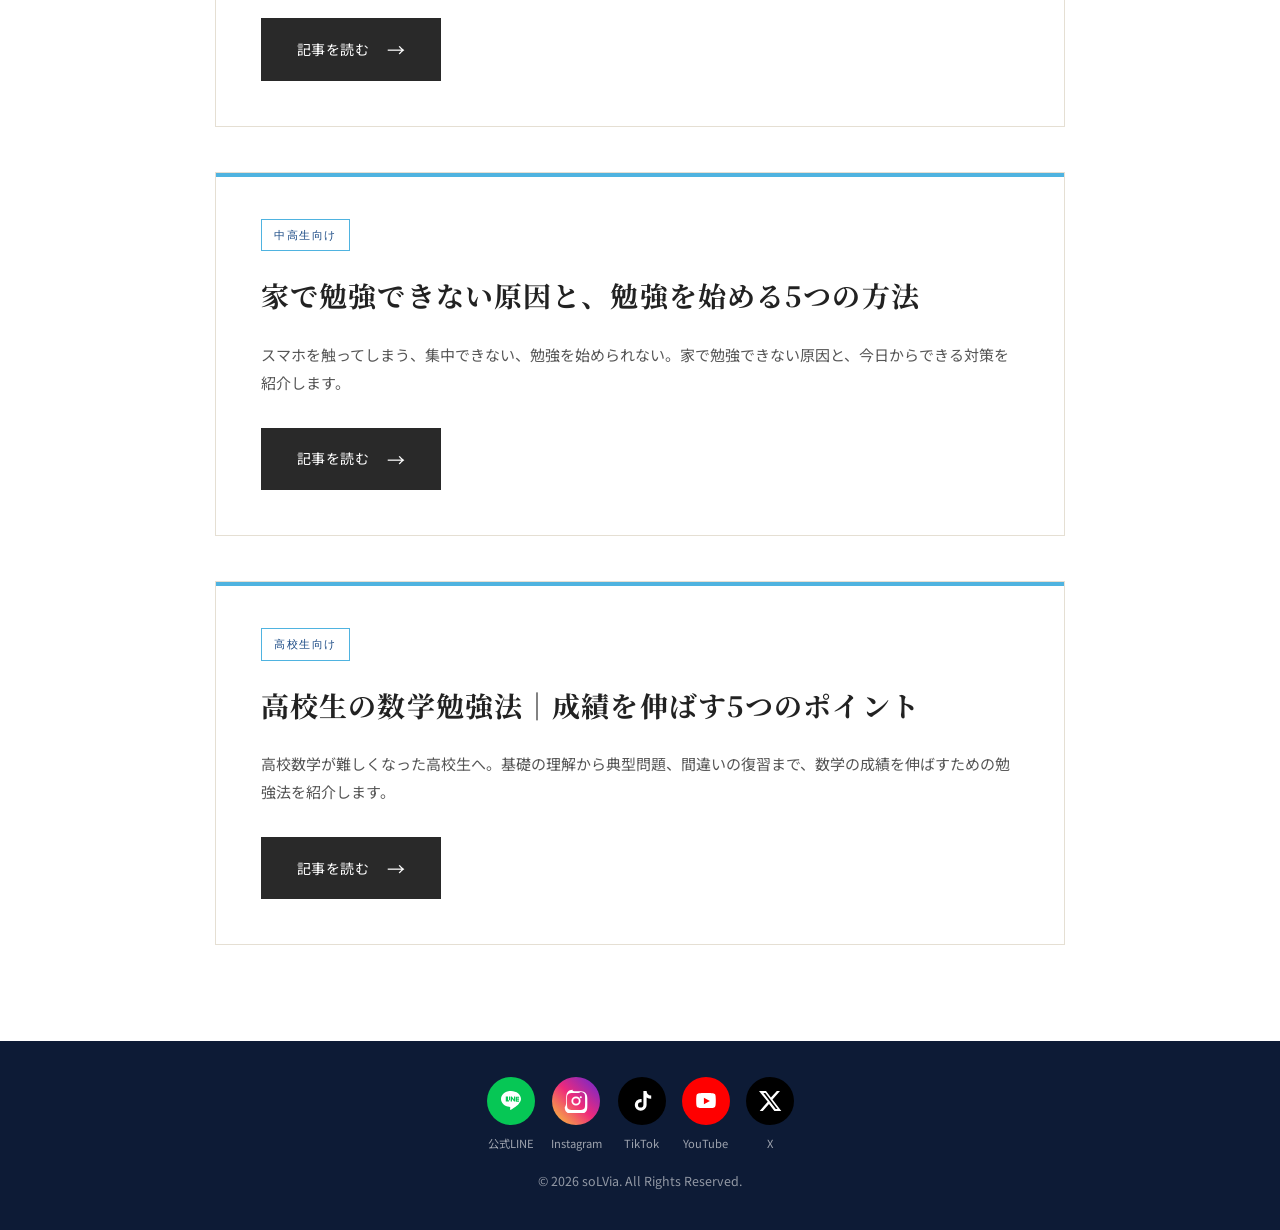
==== commit 58db1334: "時間無制限の文字を削除" ====
--- a/index.html
+++ b/index.html
@@ -80,7 +80,7 @@
         分からない問題の写真を事前にLINEで送っておき、都合の良い日時を予約すれば、
         <span class="em-red">当日2時間前まで予約OK</span>。
         Zoomで、講師とその場で解説を受けられます。Zoomのご利用が難しい場合は、LINEビデオ通話でも対応します。
-        時間は<span class="em-red">無制限</span>、納得いくまで質問できます。
+        納得いくまで質問できます。
       </p>
       <div class="hero-cta">
         <a href="contact.html" class="btn btn-solid">無料体験はこちら</a>
@@ -126,7 +126,7 @@
 
         <a href="service.html#call" class="about-feature">
           <span class="about-icon" aria-hidden="true"><svg viewBox="0 0 24 24" fill="none" stroke="currentColor" stroke-width="1.5"><path d="M17 2H7a2 2 0 0 0-2 2v16a2 2 0 0 0 2 2h10a2 2 0 0 0 2-2V4a2 2 0 0 0-2-2Z"/><path d="M9 18h6"/><circle cx="12" cy="6" r="1" fill="currentColor" stroke="none"/></svg></span>
-          <h3>時間無制限のオンライン解説</h3>
+          <h3>即座に解決できるオンライン解説</h3>
           <p>基本はZoomで、講師とその場で解説。Zoomが難しい場合はLINEビデオ通話にも対応します。</p>
           <span class="about-link">サービス内容を見る →</span>
         </a>
@@ -167,7 +167,7 @@
         <div class="cycle-step">
           <div class="cycle-num">03</div>
           <h3>オンラインで解説</h3>
-          <p>予約した時間に、基本はZoomで講師とその場で解説。時間は無制限です。</p>
+          <p>予約した時間に、基本はZoomで講師とその場で解説。</p>
         </div>
 
         <div class="cycle-arrow" aria-hidden="true">›</div>
@@ -220,8 +220,8 @@
 
         <div class="material-card">
           <span class="material-icon" aria-hidden="true"><svg viewBox="0 0 24 24" fill="none" stroke="currentColor" stroke-width="1.5"><path d="M17 2H7a2 2 0 0 0-2 2v16a2 2 0 0 0 2 2h10a2 2 0 0 0 2-2V4a2 2 0 0 0-2-2Z"/><path d="M9 18h6"/><circle cx="12" cy="6" r="1" fill="currentColor" stroke="none"/></svg></span>
-          <h3>時間無制限で、納得いくまで</h3>
-          <p>その場で講師とやりとりしながら、分かるまで質問できます。時間を気にせず、じっくり向き合えます。</p>
+          <h3>納得いくまで、どんな質問でも構いません。</h3>
+          <p>その場で講師とやりとりしながら、分かるまで質問できます。自分の弱点とじっくり向き合えます。</p>
         </div>
 
         <div class="material-card">
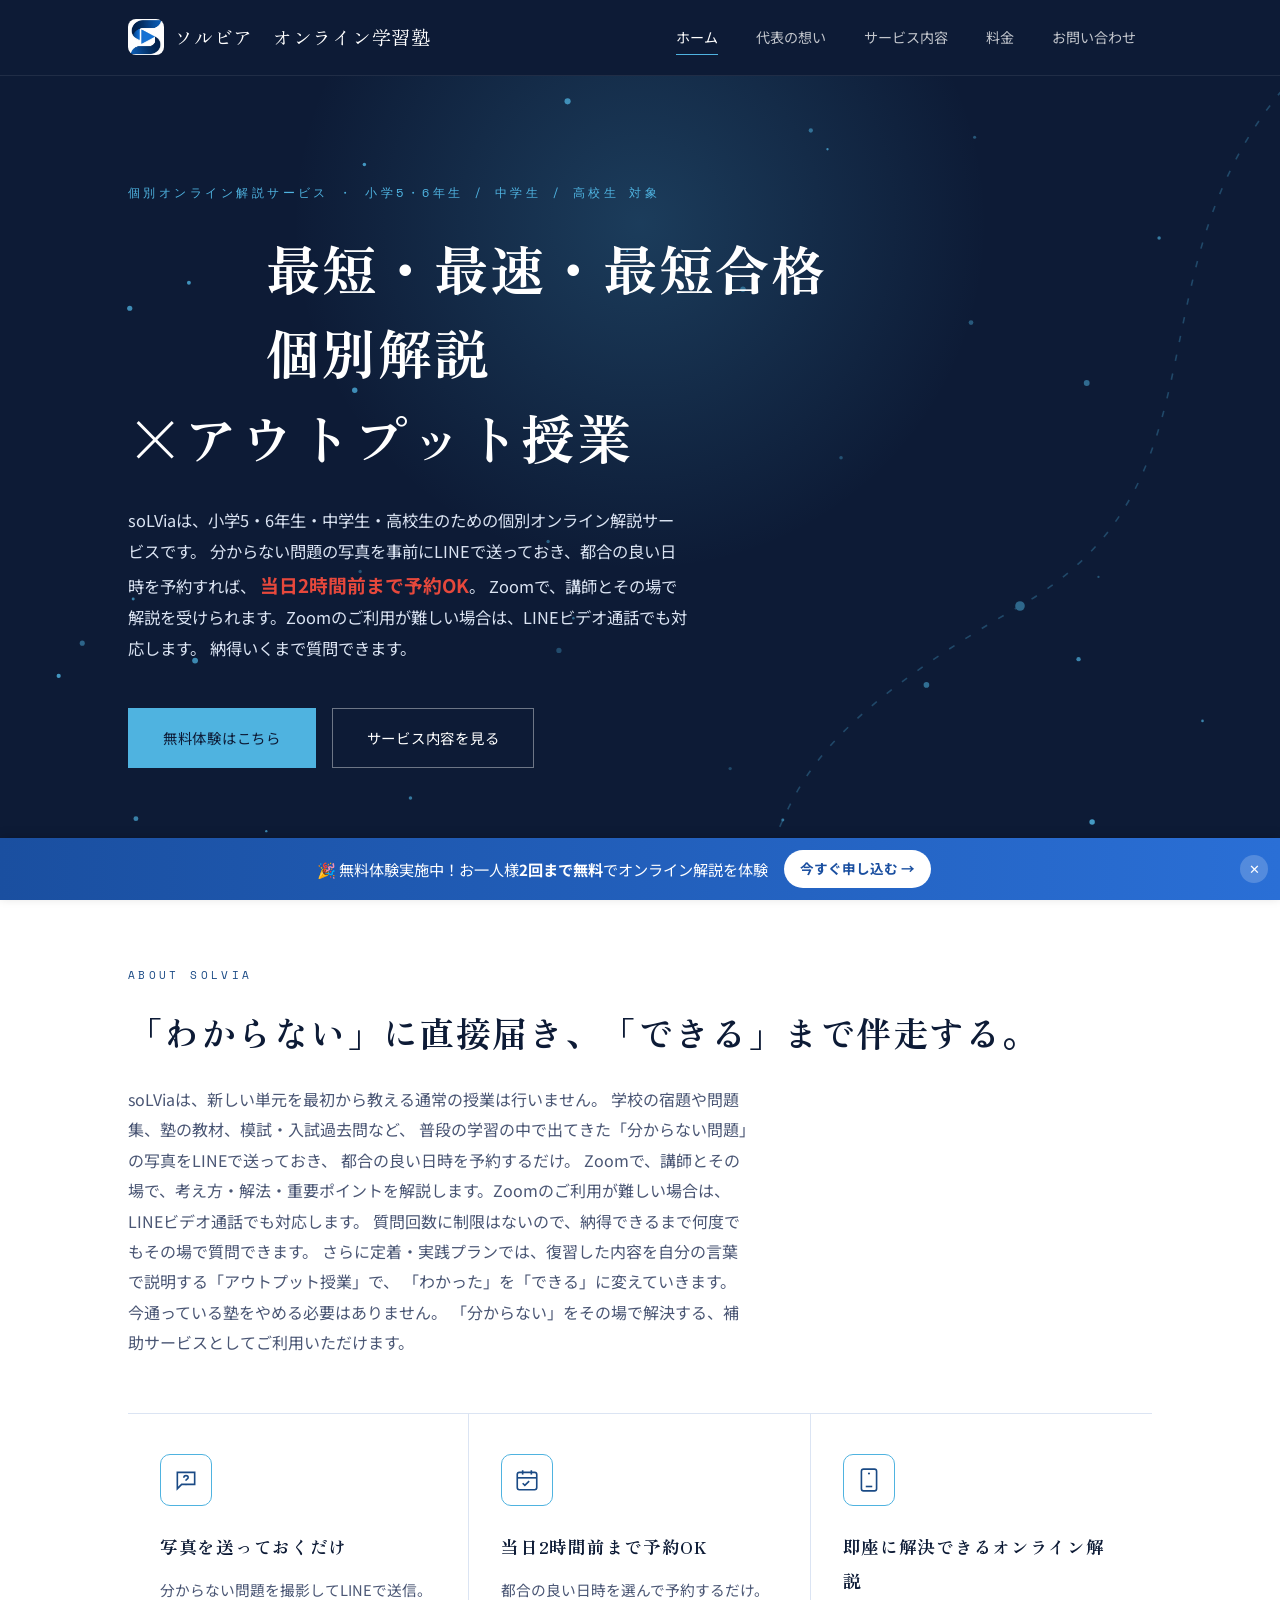
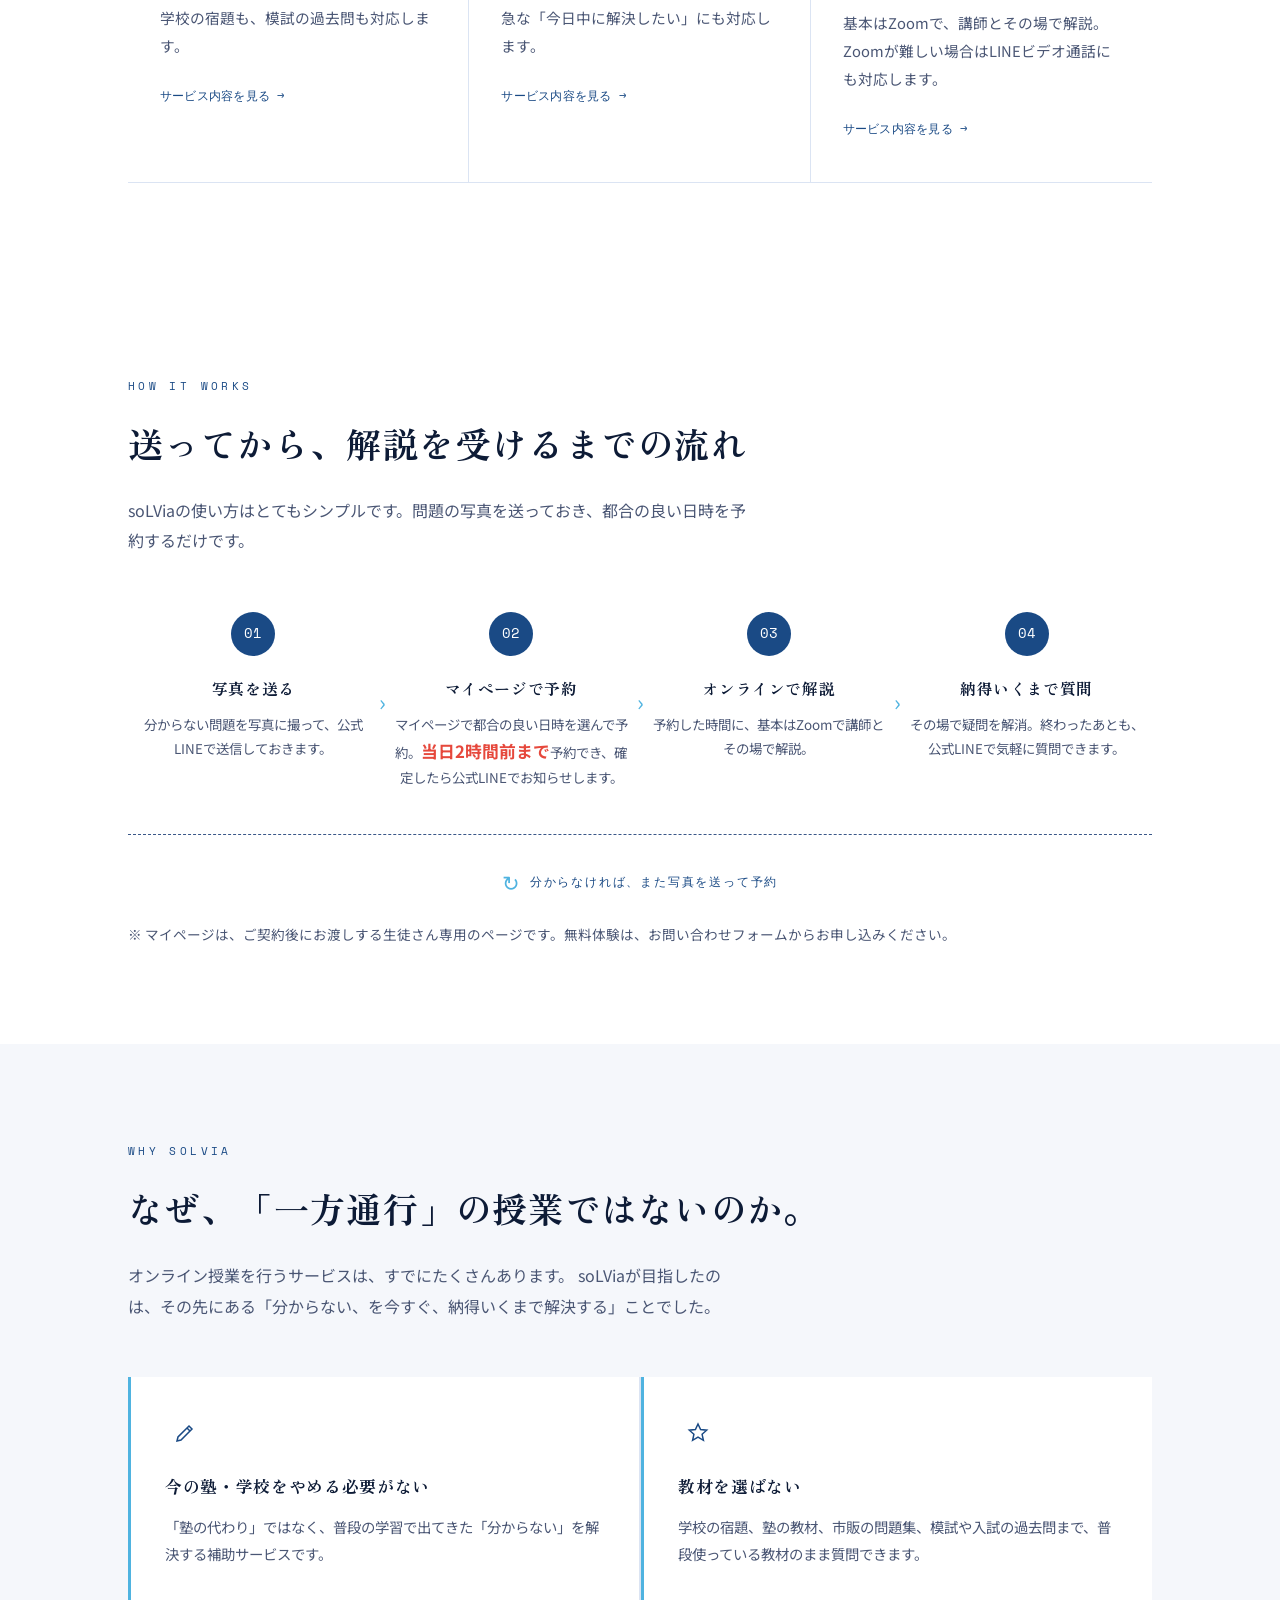
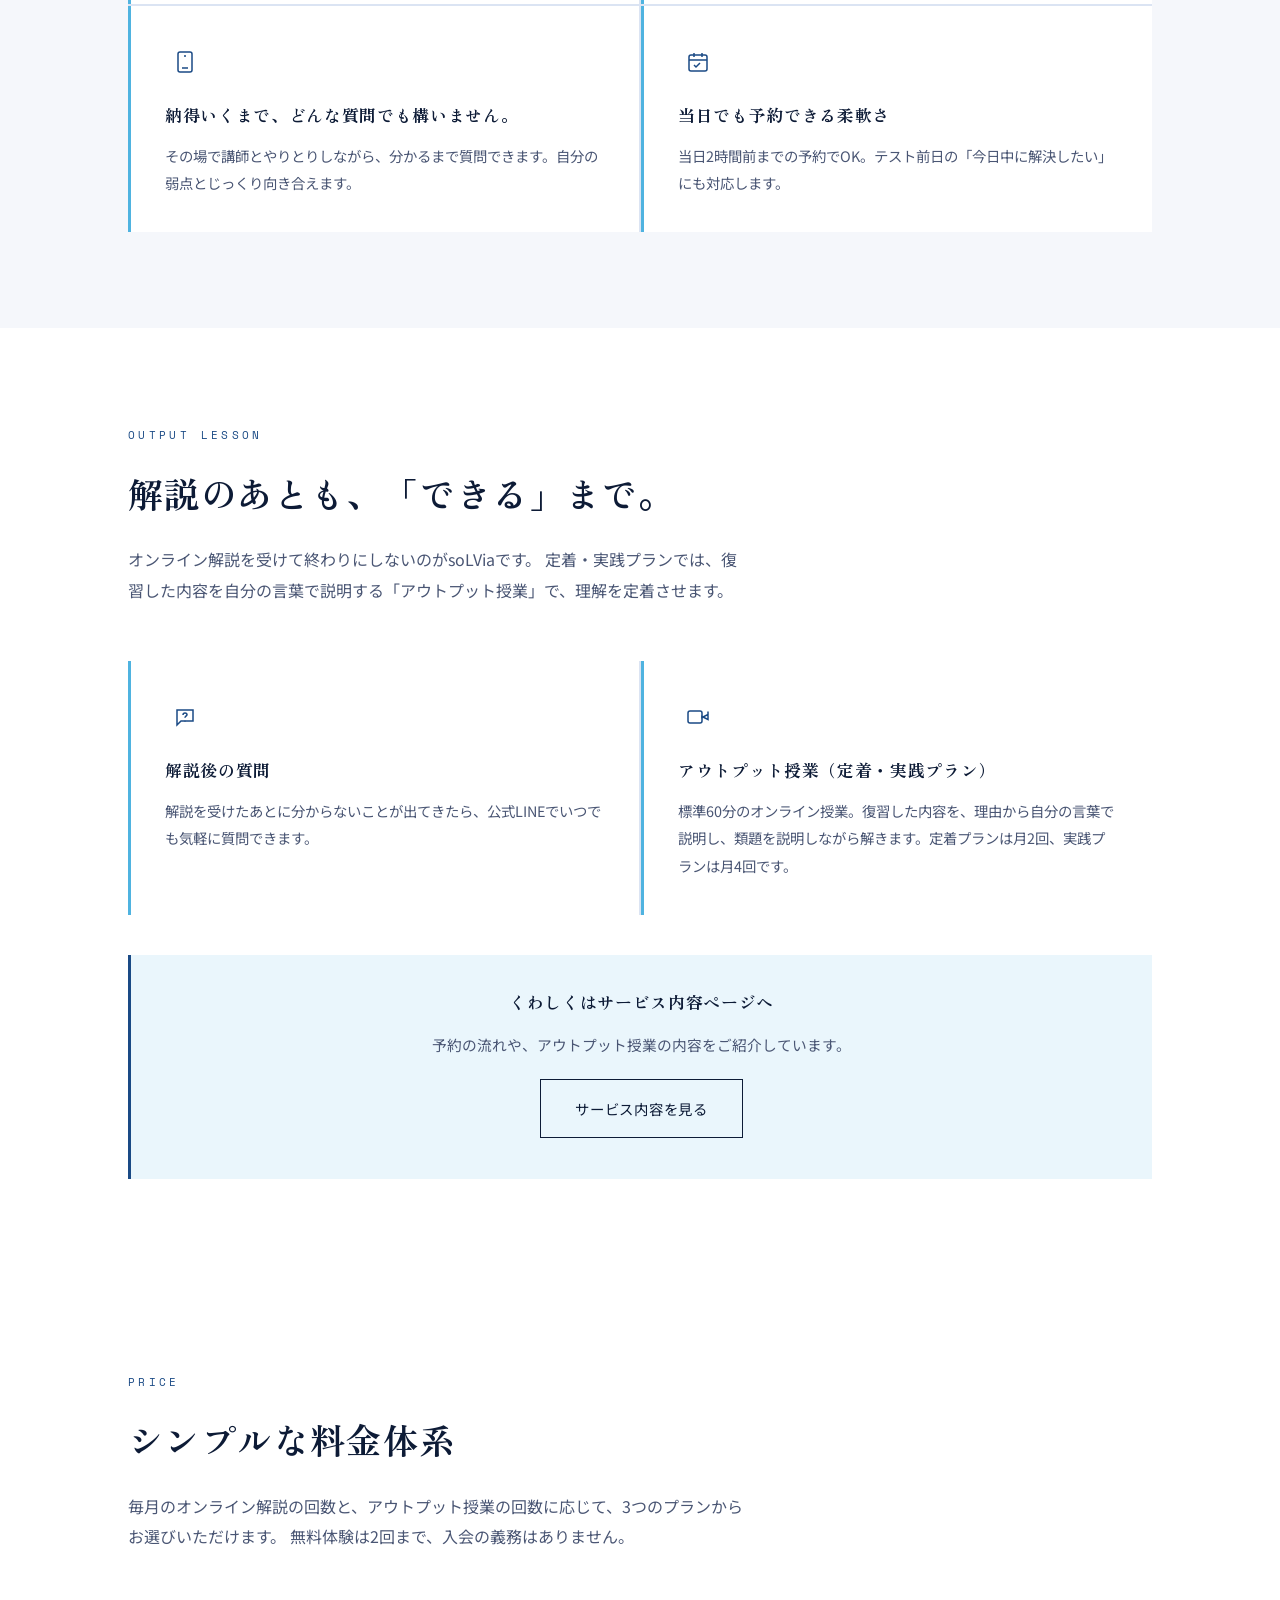
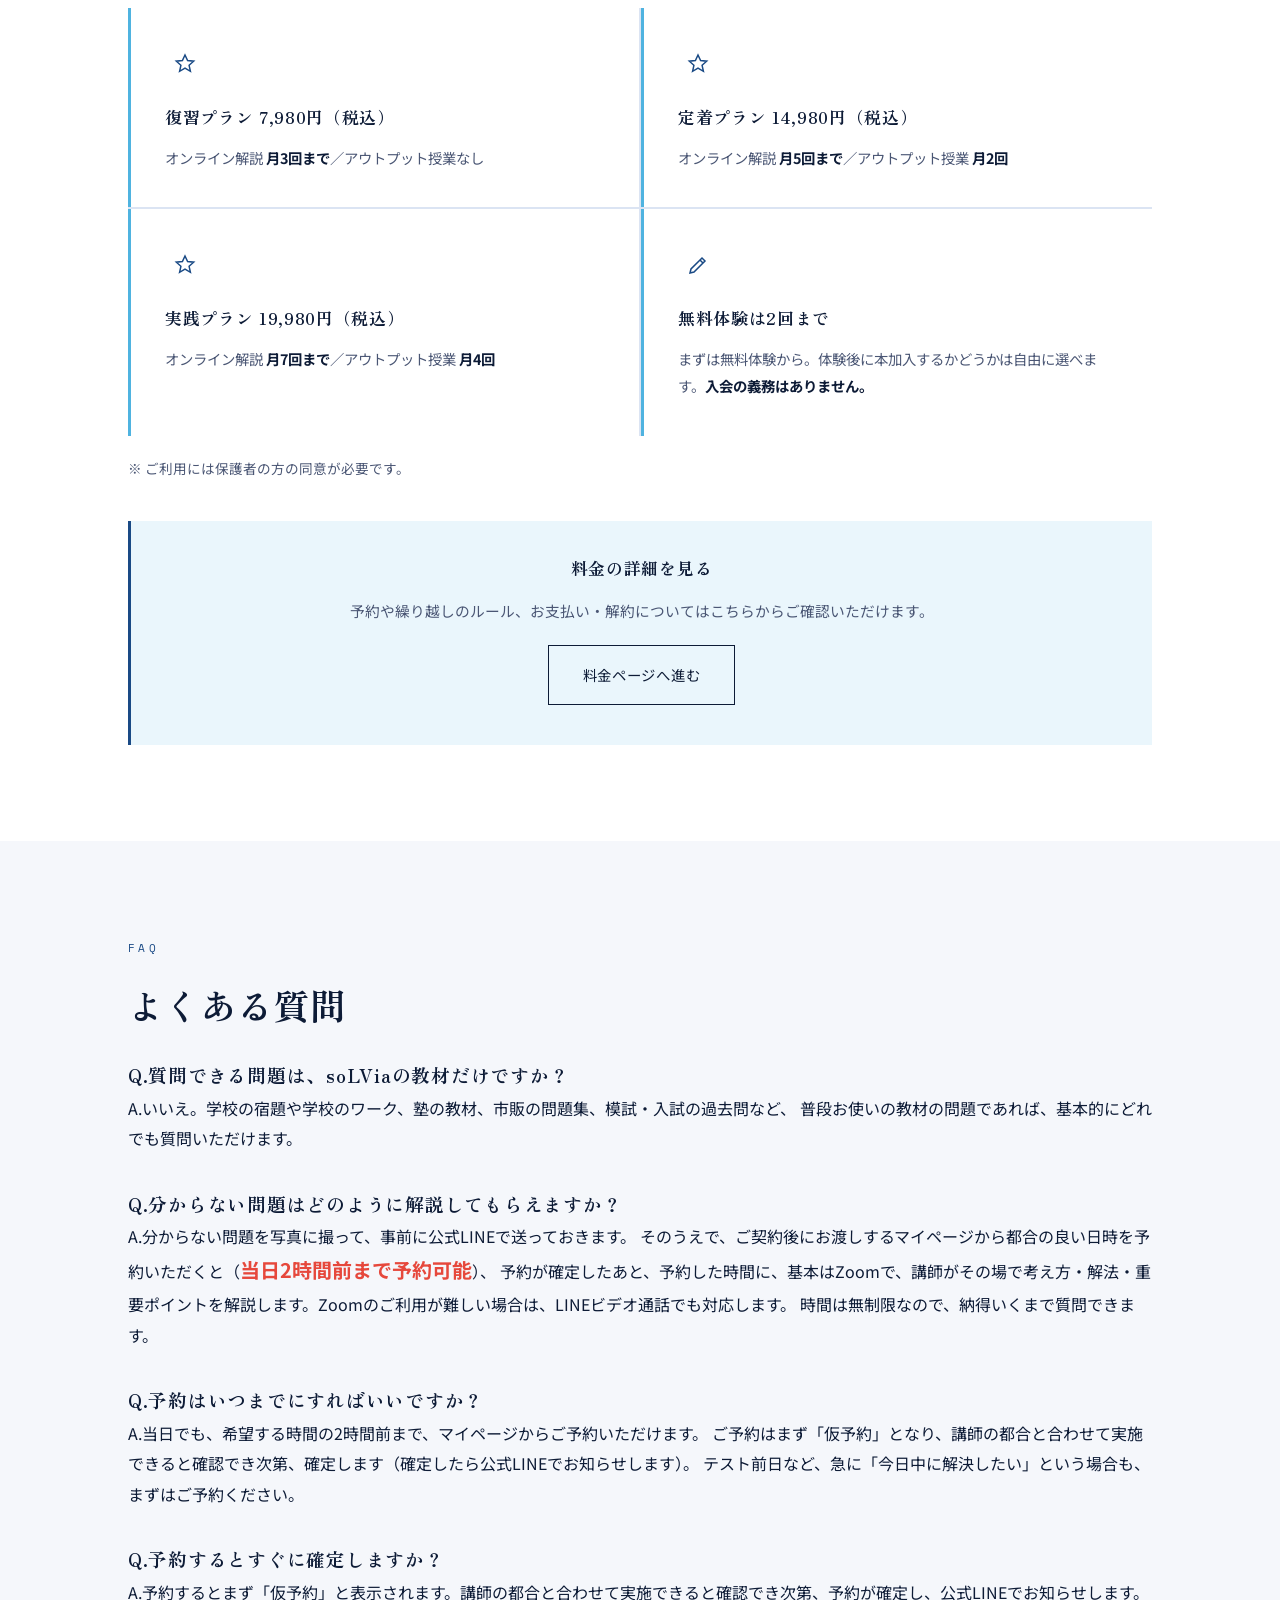
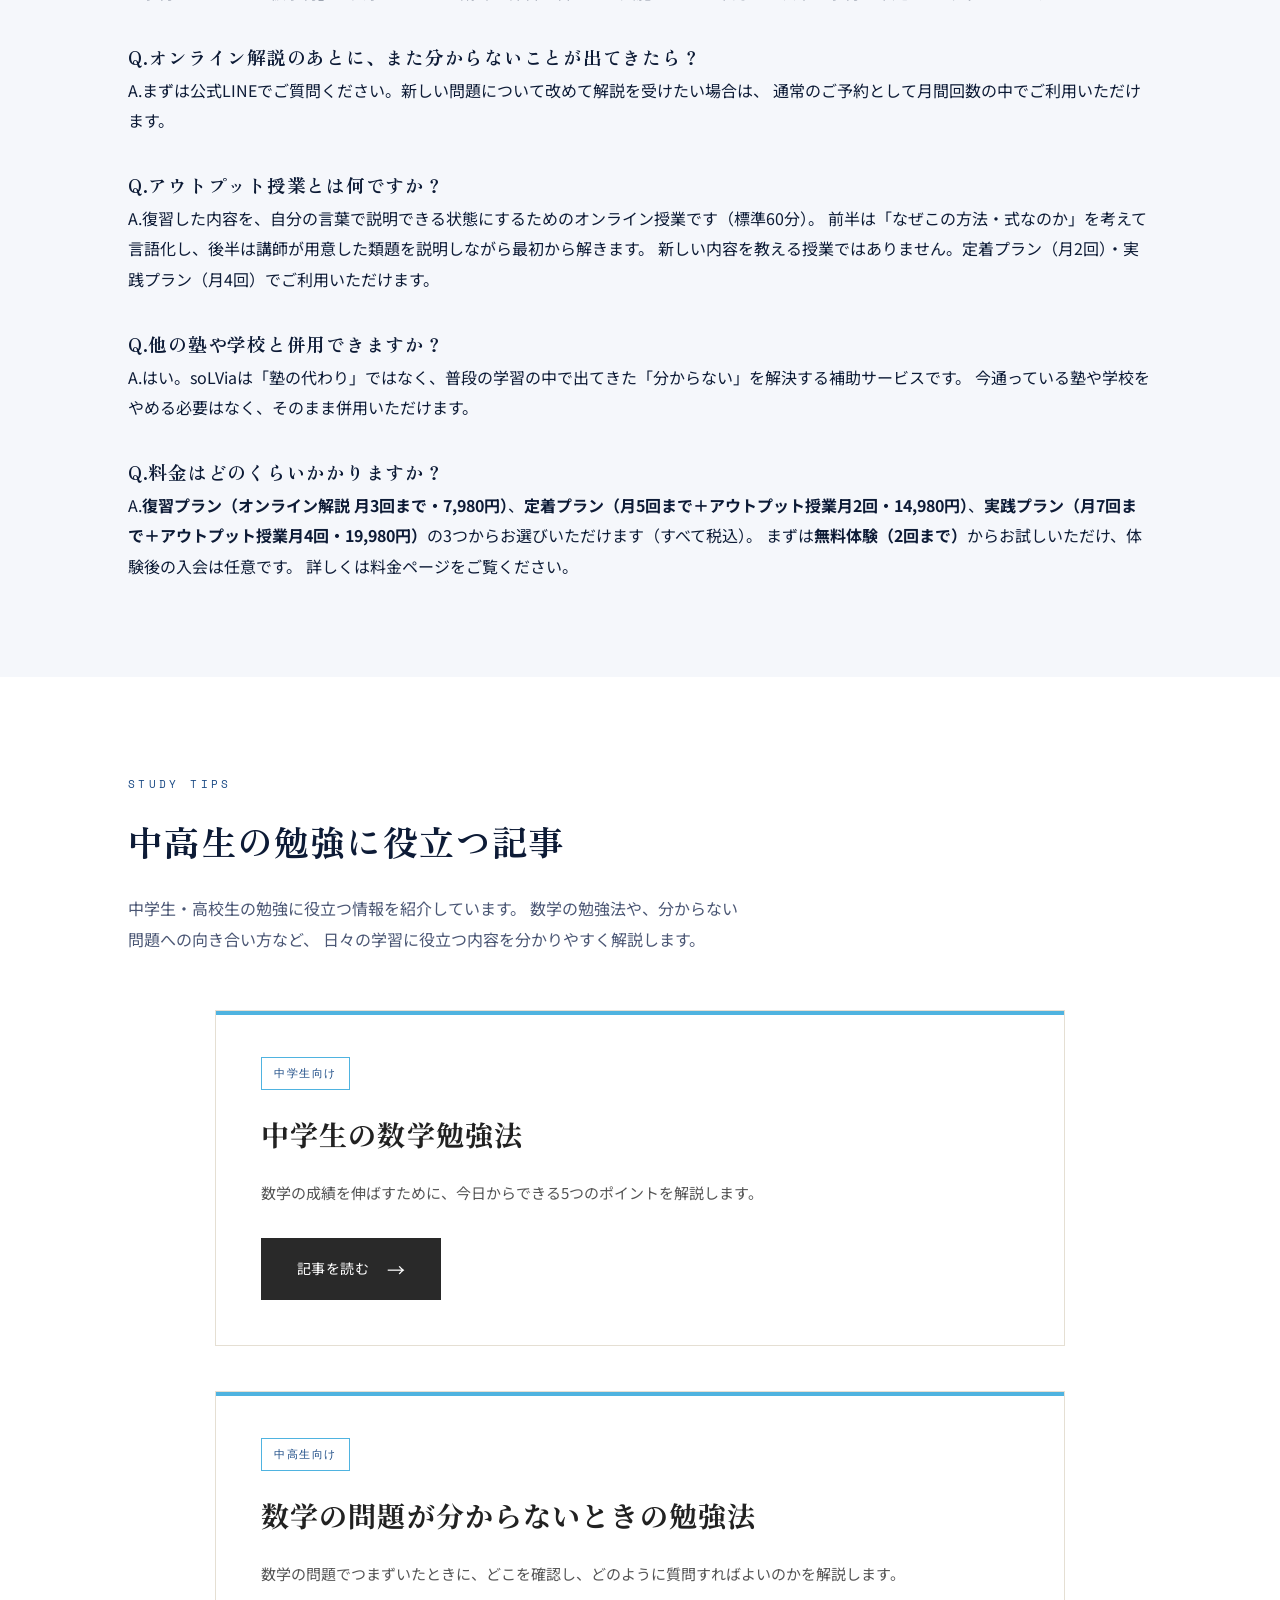
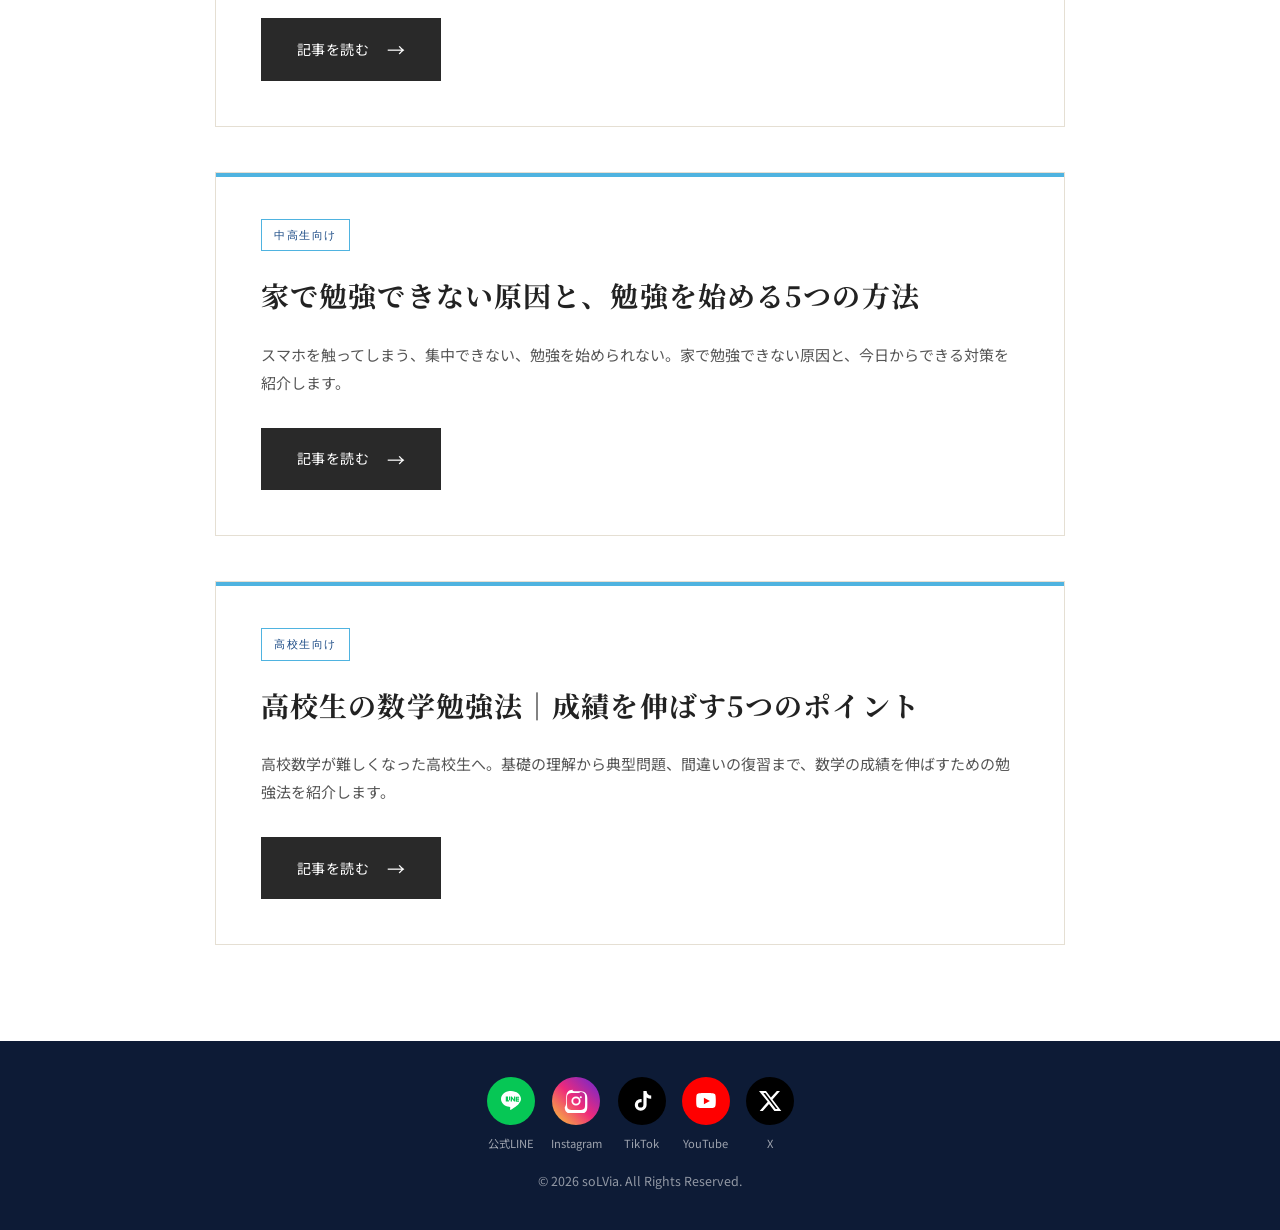
==== commit df138840: "詳細修正" ====
--- a/index.html
+++ b/index.html
@@ -101,7 +101,7 @@
         普段の学習の中で出てきた「分からない問題」の写真をLINEで送っておき、
         都合の良い日時を予約するだけ。
         Zoomで、講師とその場で、考え方・解法・重要ポイントを解説します。Zoomのご利用が難しい場合は、LINEビデオ通話でも対応します。
-        時間は無制限なので、分かるまでその場で質問できます。
+        質問回数に制限はないので、納得できるまで何度でもその場で質問できます。
         さらに定着・実践プランでは、復習した内容を自分の言葉で説明する「アウトプット授業」で、
         「わかった」を「できる」に変えていきます。
         今通っている塾をやめる必要はありません。
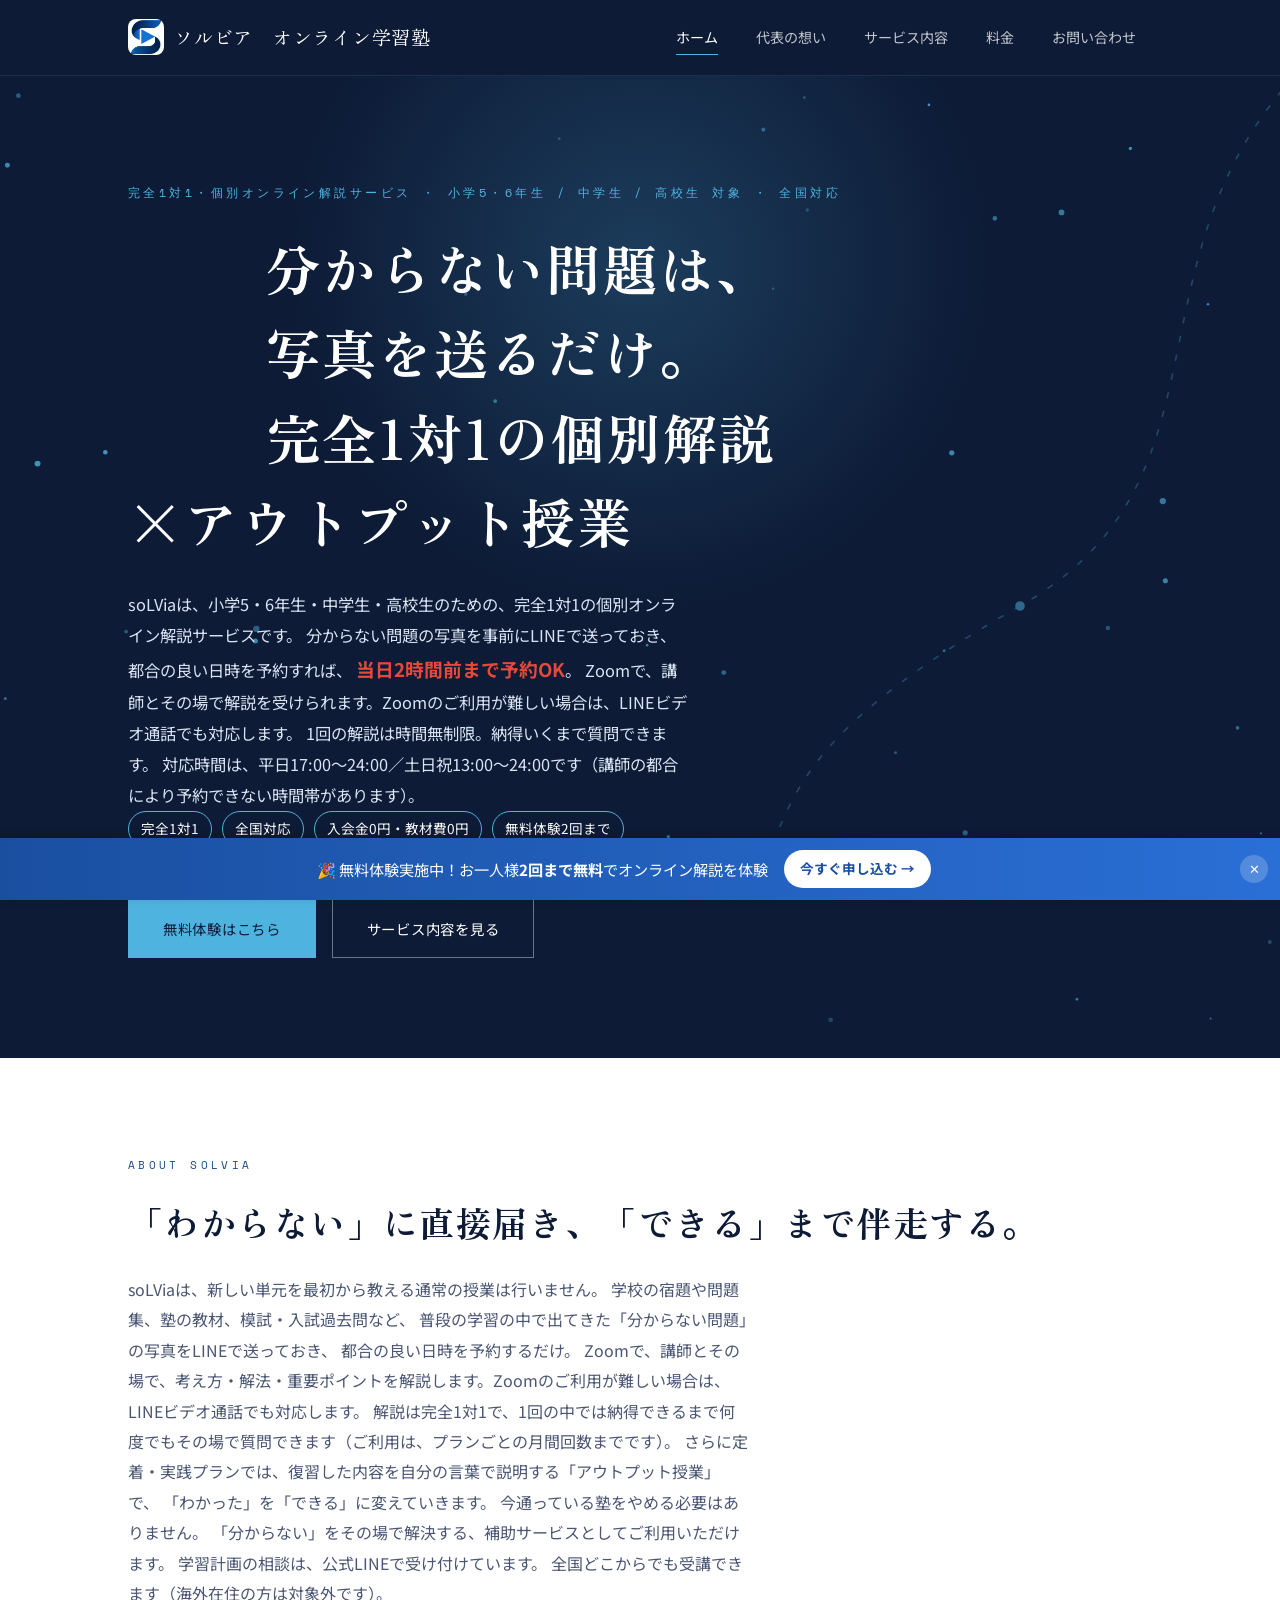
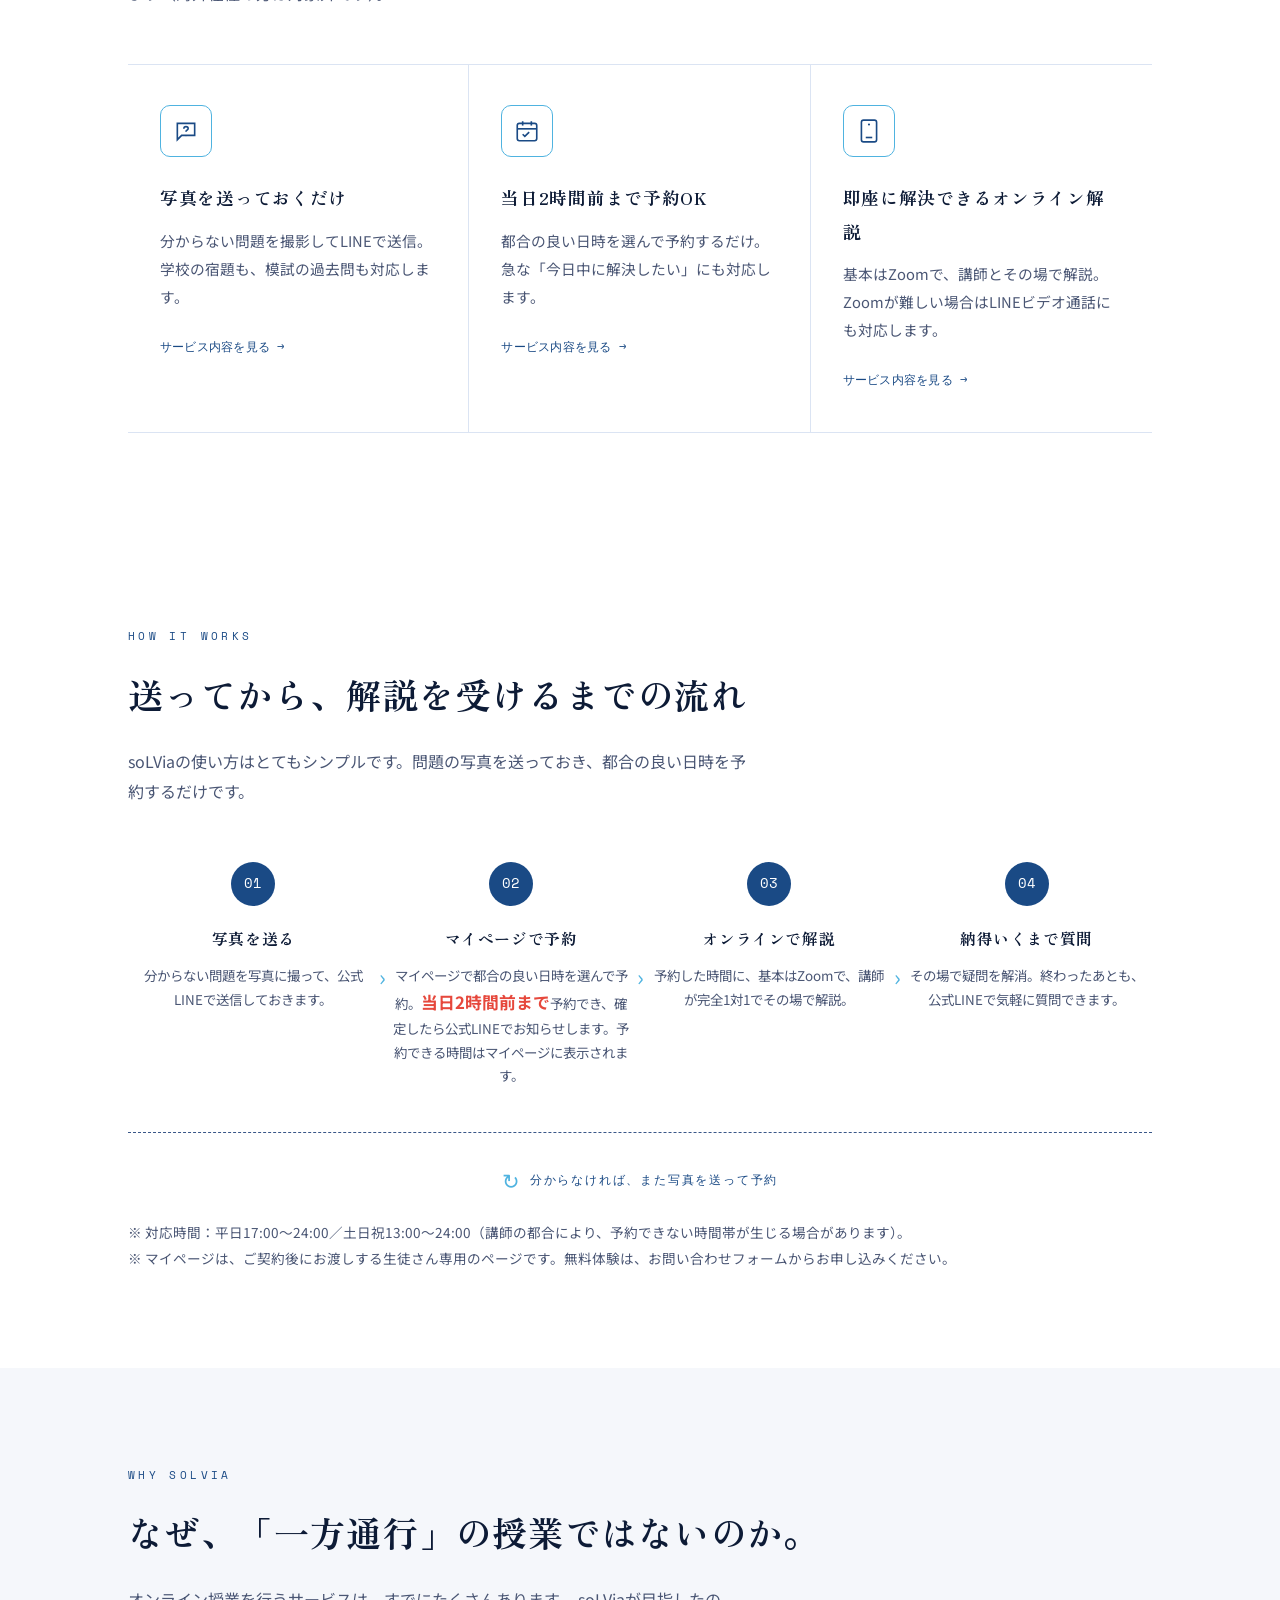
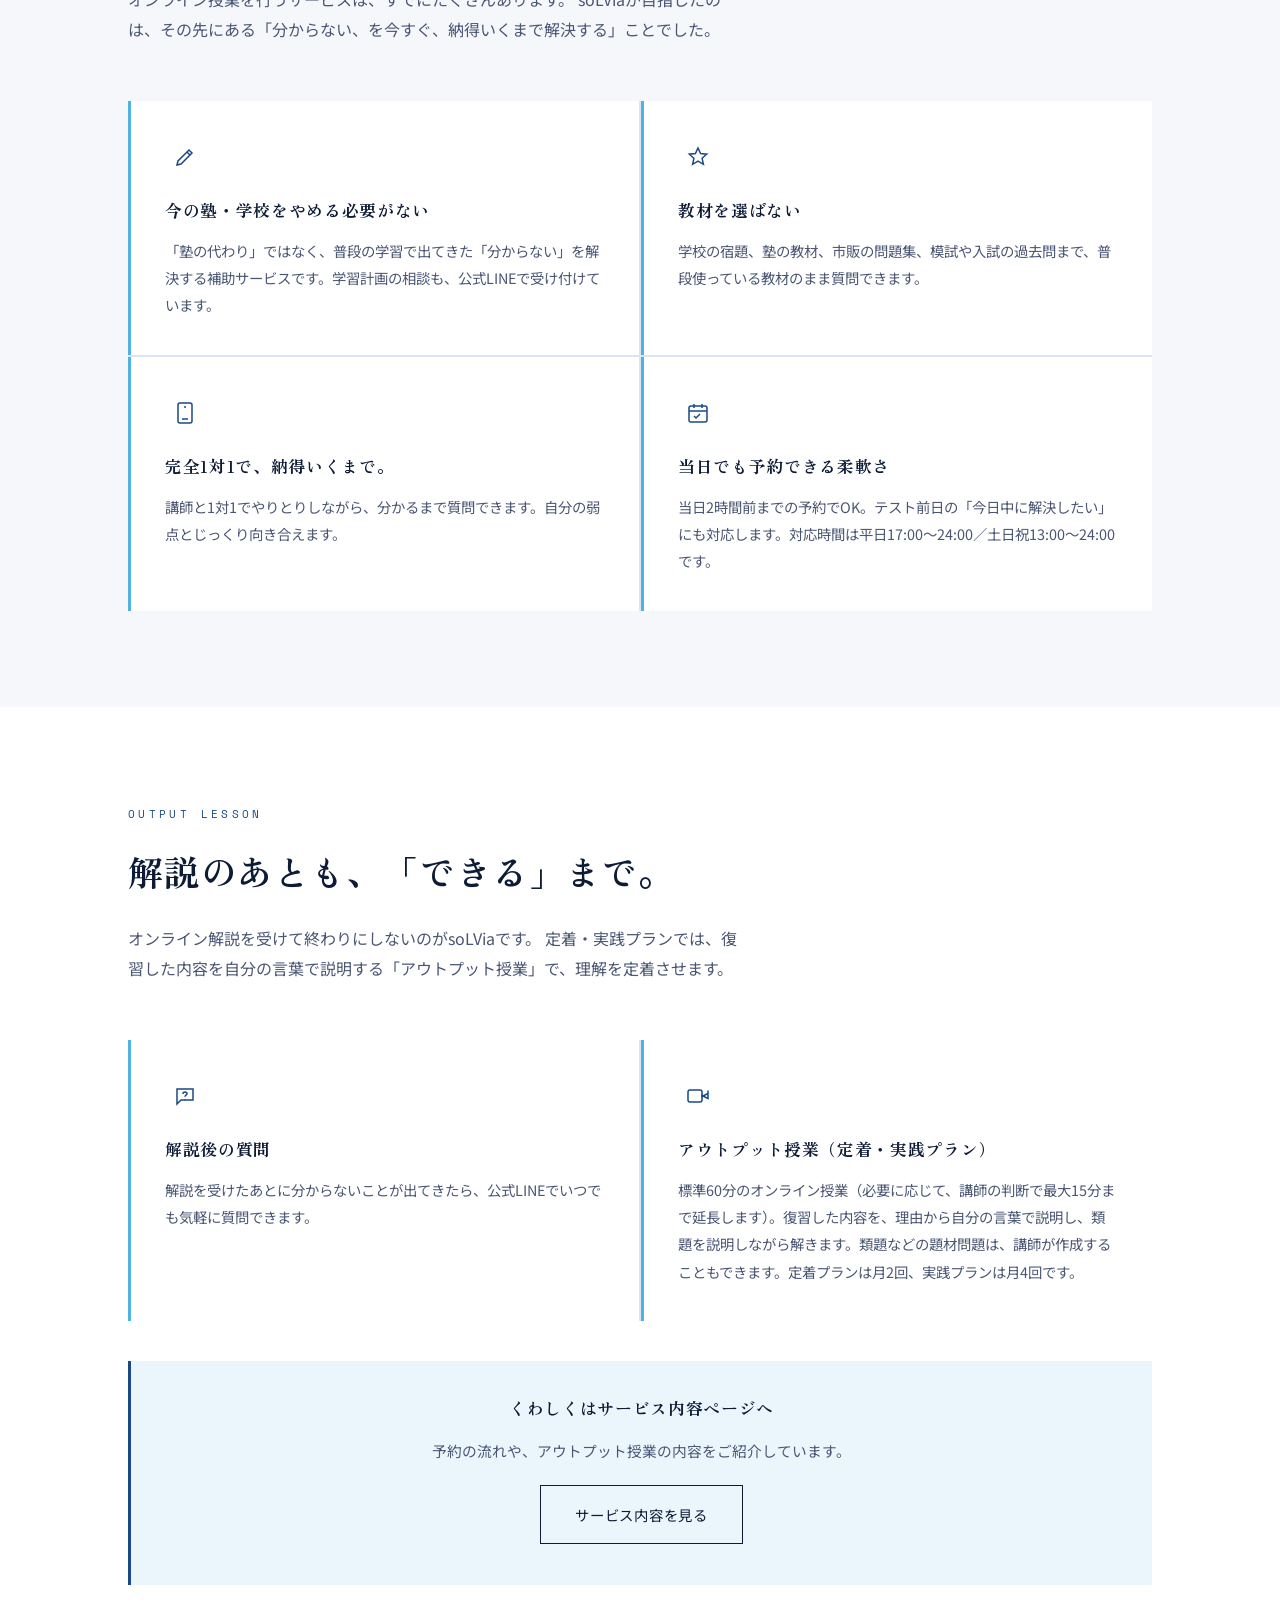
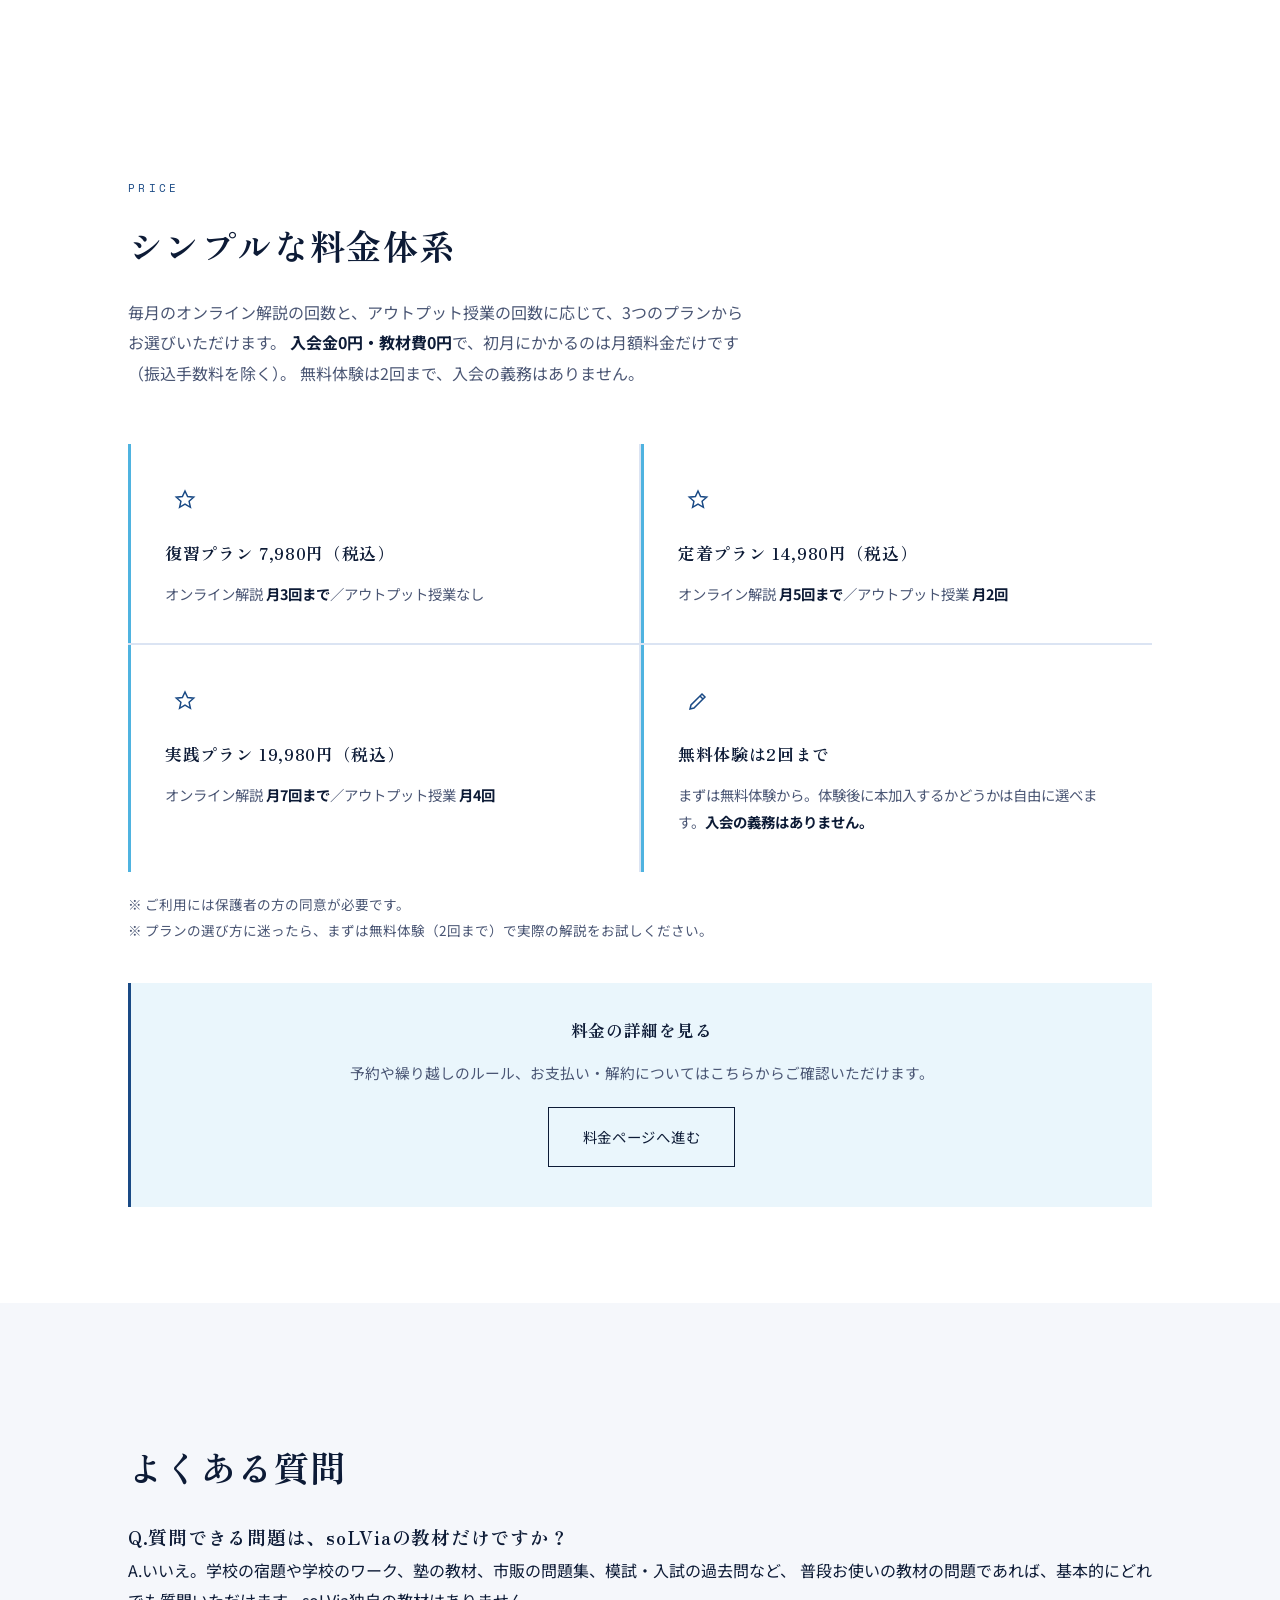
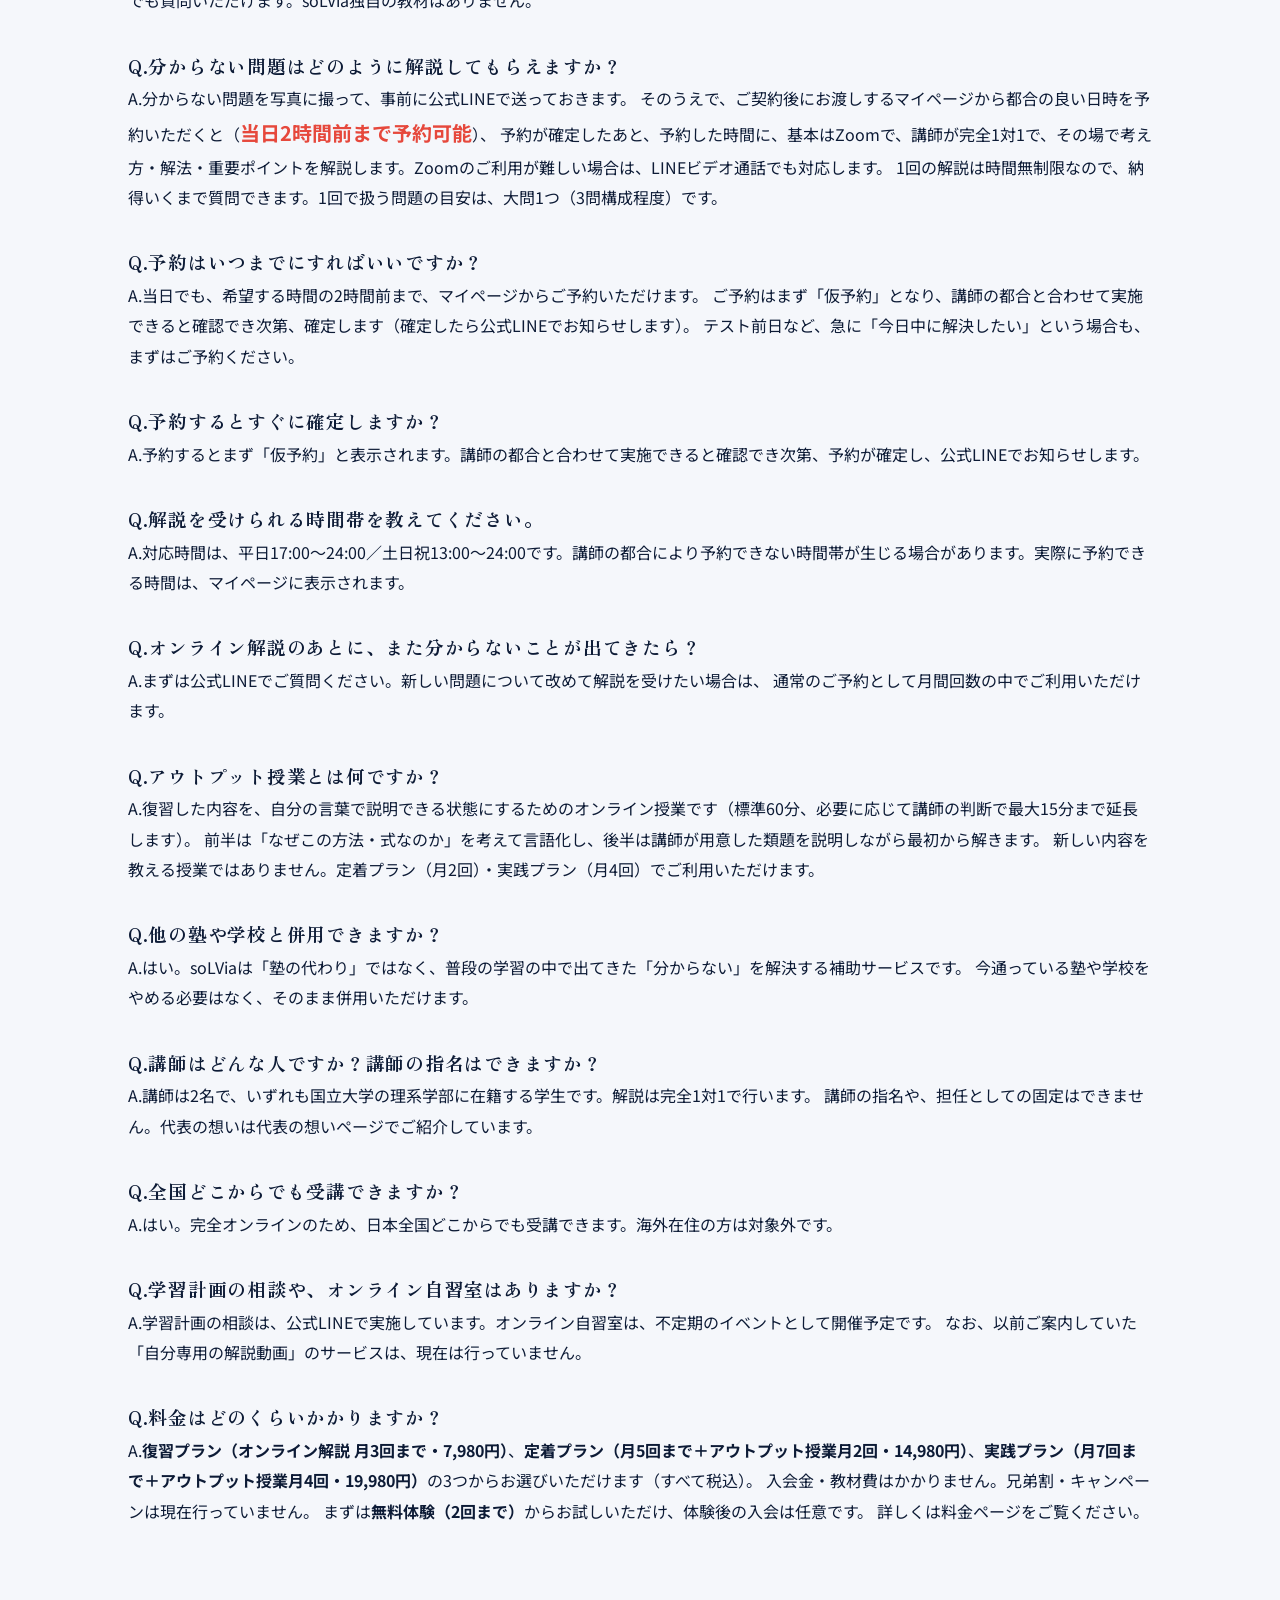
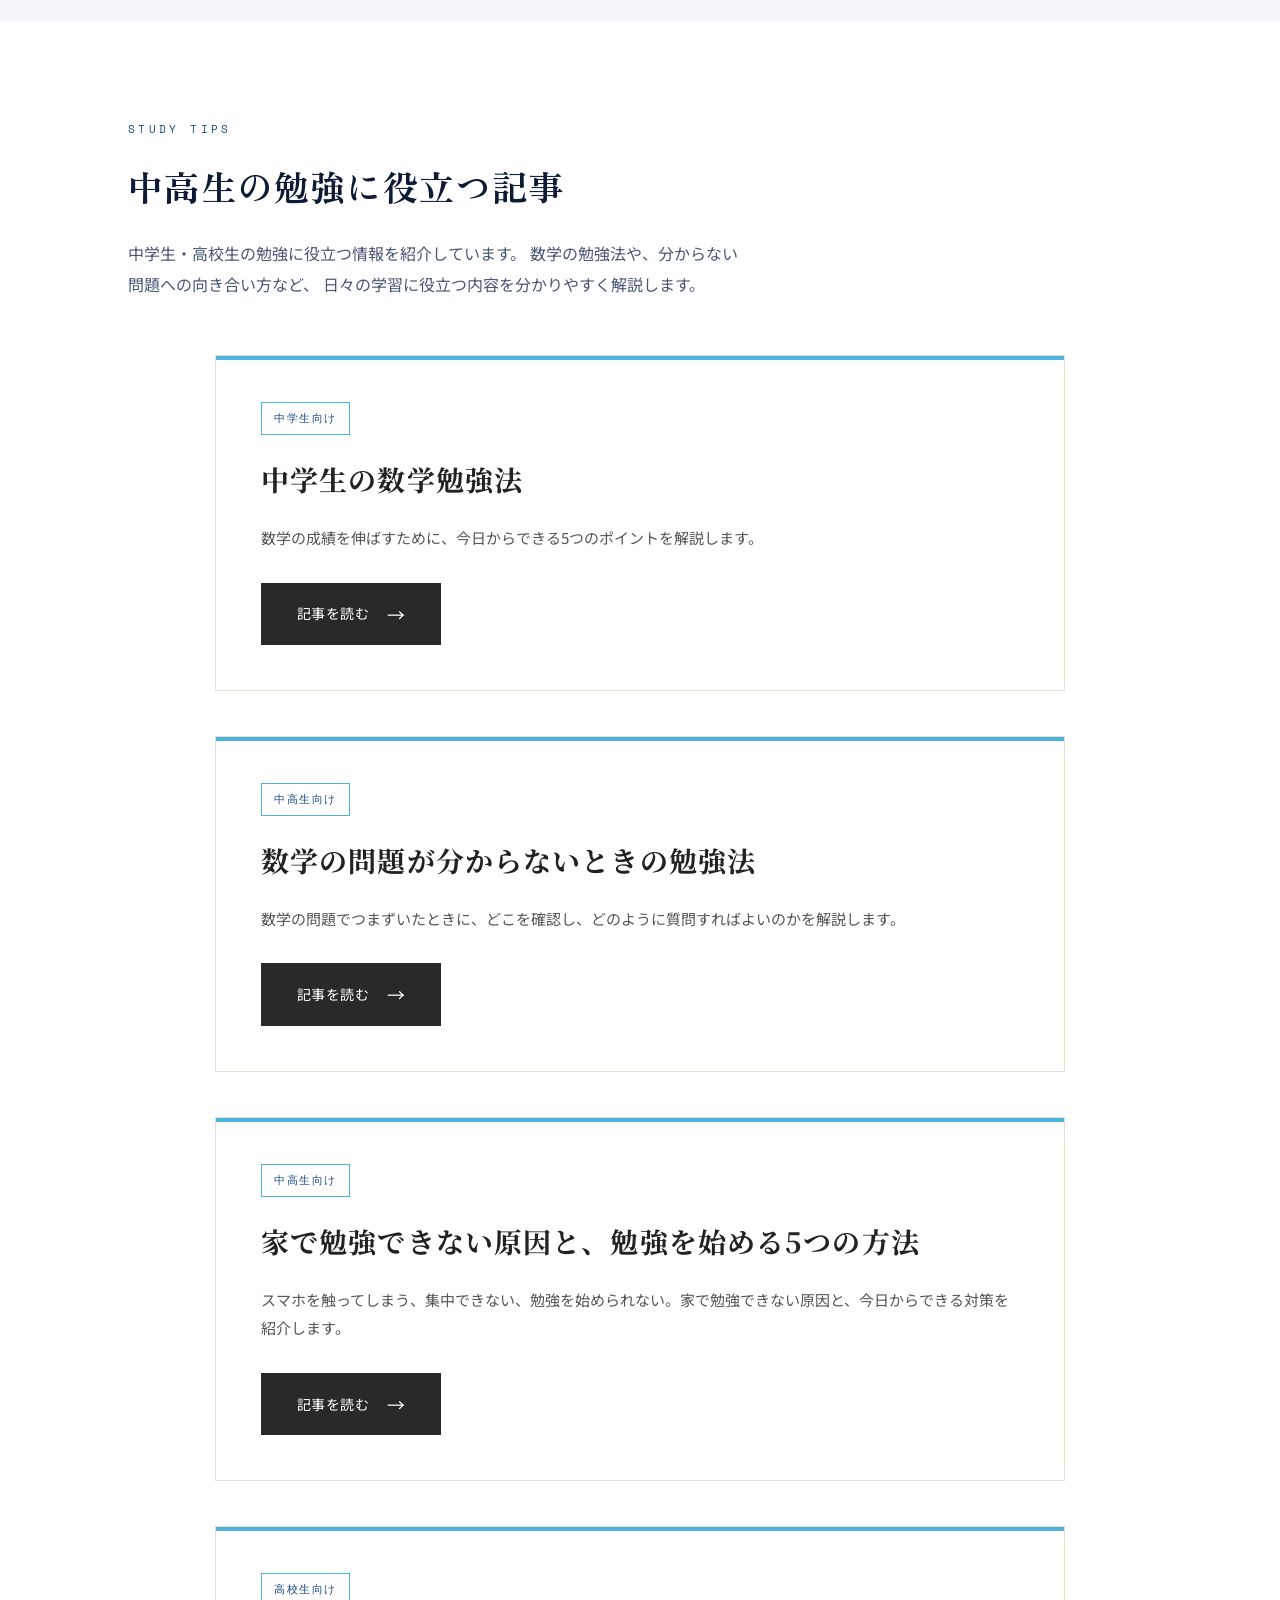
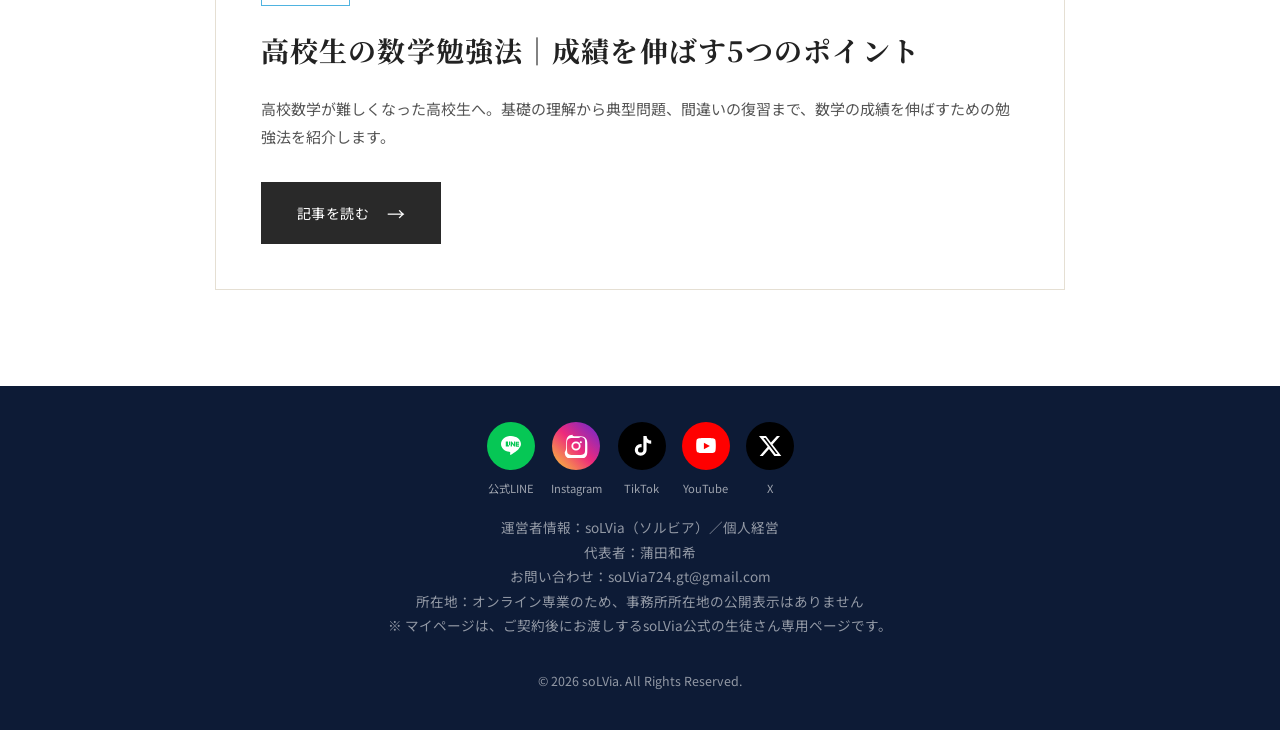
==== commit ba60d134: "index 修正" ====
--- a/index.html
+++ b/index.html
@@ -5,7 +5,14 @@
 <meta charset="UTF-8">
 <meta name="viewport" content="width=device-width, initial-scale=1.0">
 <title>soLVia｜小学5・6年生・中学生・高校生向け個別オンライン解説サービス</title>
-<meta name="description" content="soLViaは、分からない問題の写真をLINEで送っておき、当日2時間前までの予約でZoomによる解説が受けられる個別オンライン解説サービスです（Zoomのご利用が難しい場合は、LINEビデオ通話でも対応します）。小学5・6年生・中学生・高校生が対象。時間無制限で、納得いくまで質問できます。月額7,980円〜、3つのプランからお選びいただけます。塾と併用もできます。">
+<meta name="description" content="soLViaは、分からない問題の写真をLINEで送っておき、当日2時間前までの予約でZoomによる完全1対1の解説が受けられる個別オンライン解説サービスです。小学5・6年生・中学生・高校生が対象で、全国どこからでも受講できます。1回の解説は時間無制限で、納得いくまで質問できます。入会金0円・教材費0円、月額7,980円〜。無料体験は2回まで。塾との併用もできます。">
+<meta property="og:type" content="website">
+<meta property="og:site_name" content="soLVia（ソルビア）">
+<meta property="og:title" content="soLVia｜分からない問題は、写真を送るだけ。完全1対1の個別オンライン解説">
+<meta property="og:description" content="分からない問題の写真をLINEで送って、当日2時間前までの予約でZoom解説。完全1対1・全国対応・入会金0円・教材費0円。無料体験2回まで。">
+<meta property="og:url" content="https://solvia-study.com/">
+<meta property="og:image" content="https://solvia-study.com/assets/logo.JPG">
+<meta name="twitter:card" content="summary">
 <link rel="icon" href="assets/logo.JPG">
 <link rel="canonical" href="https://solvia-study.com/">
 <link rel="preconnect" href="https://fonts.googleapis.com">
@@ -17,8 +24,14 @@
   "@type": "EducationalOrganization",
   "name": "soLVia",
   "alternateName": "ソルビア",
-  "description": "小学5・6年生・中学生・高校生向けの個別オンライン解説サービス。分からない問題の写真をLINEで送っておき、当日2時間前までの予約でZoomによる解説を受けられます（Zoomのご利用が難しい場合は、LINEビデオ通話でも対応します）。",
+  "description": "小学5・6年生・中学生・高校生向けの完全1対1・個別オンライン解説サービス。分からない問題の写真をLINEで送っておき、当日2時間前までの予約でZoomによる解説を受けられます（Zoomのご利用が難しい場合は、LINEビデオ通話でも対応します）。全国対応、入会金0円・教材費0円。",
   "url": "https://solvia-study.com",
+  "email": "soLVia724.gt@gmail.com",
+  "areaServed": "JP",
+  "founder": {
+    "@type": "Person",
+    "name": "蒲田和希"
+  },
   "sameAs": [
     "https://www.instagram.com/solvia.724.gt/",
     "https://www.tiktok.com/@solvia.724",
@@ -67,21 +80,29 @@
       <circle cx="40" cy="500" r="3" fill="#4fb3e0"/>
     </svg>
     <div class="wrap">
-      <div class="hero-eyebrow">個別オンライン解説サービス ・ 小学5・6年生 / 中学生 / 高校生 対象</div>
+      <div class="hero-eyebrow">完全1対1・個別オンライン解説サービス ・ 小学5・6年生 / 中学生 / 高校生 対象 ・ 全国対応</div>
 
       <h1>
-        最短・最速・最短合格<br>
-        <span class="nb">個別解説</span>
-  　　　<span class="nb">×アウトプット授業</span>
+        分からない問題は、<br>
+        写真を送るだけ。<br>
+        <span class="nb">完全1対1の個別解説</span>
+        <span class="nb">×アウトプット授業</span>
       </h1>
 
       <p class="lead">
-        soLViaは、小学5・6年生・中学生・高校生のための個別オンライン解説サービスです。
+        soLViaは、小学5・6年生・中学生・高校生のための、完全1対1の個別オンライン解説サービスです。
         分からない問題の写真を事前にLINEで送っておき、都合の良い日時を予約すれば、
         <span class="em-red">当日2時間前まで予約OK</span>。
         Zoomで、講師とその場で解説を受けられます。Zoomのご利用が難しい場合は、LINEビデオ通話でも対応します。
-        納得いくまで質問できます。
-      </p>
+        1回の解説は時間無制限。納得いくまで質問できます。
+        対応時間は、平日17:00〜24:00／土日祝13:00〜24:00です（講師の都合により予約できない時間帯があります）。
+      </p>
+      <div style="margin:0 0 20px;">
+        <span style="display:inline-block;border:1px solid #4fb3e0;border-radius:999px;padding:4px 12px;margin:0 6px 8px 0;font-size:.85rem;">完全1対1</span>
+        <span style="display:inline-block;border:1px solid #4fb3e0;border-radius:999px;padding:4px 12px;margin:0 6px 8px 0;font-size:.85rem;">全国対応</span>
+        <span style="display:inline-block;border:1px solid #4fb3e0;border-radius:999px;padding:4px 12px;margin:0 6px 8px 0;font-size:.85rem;">入会金0円・教材費0円</span>
+        <span style="display:inline-block;border:1px solid #4fb3e0;border-radius:999px;padding:4px 12px;margin:0 6px 8px 0;font-size:.85rem;">無料体験2回まで</span>
+      </div>
       <div class="hero-cta">
         <a href="contact.html" class="btn btn-solid">無料体験はこちら</a>
         <a href="service.html" class="btn btn-outline">サービス内容を見る</a>
@@ -101,11 +122,13 @@
         普段の学習の中で出てきた「分からない問題」の写真をLINEで送っておき、
         都合の良い日時を予約するだけ。
         Zoomで、講師とその場で、考え方・解法・重要ポイントを解説します。Zoomのご利用が難しい場合は、LINEビデオ通話でも対応します。
-        質問回数に制限はないので、納得できるまで何度でもその場で質問できます。
+        解説は完全1対1で、1回の中では納得できるまで何度でもその場で質問できます（ご利用は、プランごとの月間回数までです）。
         さらに定着・実践プランでは、復習した内容を自分の言葉で説明する「アウトプット授業」で、
         「わかった」を「できる」に変えていきます。
         今通っている塾をやめる必要はありません。
         「分からない」をその場で解決する、補助サービスとしてご利用いただけます。
+        学習計画の相談は、公式LINEで受け付けています。
+        全国どこからでも受講できます（海外在住の方は対象外です）。
       </p>
 
       <div class="about-features">
@@ -159,7 +182,7 @@
         <div class="cycle-step">
           <div class="cycle-num">02</div>
           <h3>マイページで予約</h3>
-          <p>マイページで都合の良い日時を選んで予約。<span class="em-emphasis">当日2時間前まで</span>予約でき、確定したら公式LINEでお知らせします。</p>
+          <p>マイページで都合の良い日時を選んで予約。<span class="em-emphasis">当日2時間前まで</span>予約でき、確定したら公式LINEでお知らせします。予約できる時間はマイページに表示されます。</p>
         </div>
 
         <div class="cycle-arrow" aria-hidden="true">›</div>
@@ -167,7 +190,7 @@
         <div class="cycle-step">
           <div class="cycle-num">03</div>
           <h3>オンラインで解説</h3>
-          <p>予約した時間に、基本はZoomで講師とその場で解説。</p>
+          <p>予約した時間に、基本はZoomで、講師が完全1対1でその場で解説。</p>
         </div>
 
         <div class="cycle-arrow" aria-hidden="true">›</div>
@@ -182,10 +205,11 @@
           <span class="cycle-loop-arrow">↻</span>
           <span class="cycle-loop-label">分からなければ、また写真を送って予約</span>
         </div>
- 
-      </div>
- 
+
+      </div>
+
       <p style="margin-top:20px;color:var(--text-soft);font-size:.85rem;">
+        ※ 対応時間：平日17:00〜24:00／土日祝13:00〜24:00（講師の都合により、予約できない時間帯が生じる場合があります）。<br>
         ※ マイページは、ご契約後にお渡しする生徒さん専用のページです。無料体験は、<a href="contact.html">お問い合わせフォーム</a>からお申し込みください。
       </p>
 
@@ -209,7 +233,7 @@
         <div class="material-card">
           <span class="material-icon" aria-hidden="true"><svg viewBox="0 0 24 24" fill="none" stroke="currentColor" stroke-width="1.5"><path d="M4 20l1-4L16 5l3 3L8 19l-4 1Z"/><path d="M14 7l3 3"/></svg></span>
           <h3>今の塾・学校をやめる必要がない</h3>
-          <p>「塾の代わり」ではなく、普段の学習で出てきた「分からない」を解決する補助サービスです。</p>
+          <p>「塾の代わり」ではなく、普段の学習で出てきた「分からない」を解決する補助サービスです。学習計画の相談も、公式LINEで受け付けています。</p>
         </div>
 
         <div class="material-card">
@@ -220,14 +244,14 @@
 
         <div class="material-card">
           <span class="material-icon" aria-hidden="true"><svg viewBox="0 0 24 24" fill="none" stroke="currentColor" stroke-width="1.5"><path d="M17 2H7a2 2 0 0 0-2 2v16a2 2 0 0 0 2 2h10a2 2 0 0 0 2-2V4a2 2 0 0 0-2-2Z"/><path d="M9 18h6"/><circle cx="12" cy="6" r="1" fill="currentColor" stroke="none"/></svg></span>
-          <h3>納得いくまで、どんな質問でも構いません。</h3>
-          <p>その場で講師とやりとりしながら、分かるまで質問できます。自分の弱点とじっくり向き合えます。</p>
+          <h3>完全1対1で、納得いくまで。</h3>
+          <p>講師と1対1でやりとりしながら、分かるまで質問できます。自分の弱点とじっくり向き合えます。</p>
         </div>
 
         <div class="material-card">
           <span class="material-icon" aria-hidden="true"><svg viewBox="0 0 24 24" fill="none" stroke="currentColor" stroke-width="1.5"><rect x="3" y="5" width="18" height="16" rx="2"/><path d="M3 10h18"/><path d="M8 3v4"/><path d="M16 3v4"/><path d="M8 15l2 2 4-4"/></svg></span>
           <h3>当日でも予約できる柔軟さ</h3>
-          <p>当日2時間前までの予約でOK。テスト前日の「今日中に解決したい」にも対応します。</p>
+          <p>当日2時間前までの予約でOK。テスト前日の「今日中に解決したい」にも対応します。対応時間は平日17:00〜24:00／土日祝13:00〜24:00です。</p>
         </div>
 
       </div>
@@ -256,7 +280,7 @@
         <div class="material-card">
           <span class="material-icon" aria-hidden="true"><svg viewBox="0 0 24 24" fill="none" stroke="currentColor" stroke-width="1.5"><rect x="2" y="6" width="14" height="12" rx="2"/><path d="M22 9.5l-6 3v-1l6 3v-8Z"/></svg></span>
           <h3>アウトプット授業（定着・実践プラン）</h3>
-          <p>標準60分のオンライン授業。復習した内容を、理由から自分の言葉で説明し、類題を説明しながら解きます。定着プランは月2回、実践プランは月4回です。</p>
+          <p>標準60分のオンライン授業（必要に応じて、講師の判断で最大15分まで延長します）。復習した内容を、理由から自分の言葉で説明し、類題を説明しながら解きます。類題などの題材問題は、講師が作成することもできます。定着プランは月2回、実践プランは月4回です。</p>
         </div>
       </div>
 
@@ -278,6 +302,7 @@
 
       <p class="desc">
         毎月のオンライン解説の回数と、アウトプット授業の回数に応じて、3つのプランからお選びいただけます。
+        <span class="em-strong">入会金0円・教材費0円</span>で、初月にかかるのは月額料金だけです（振込手数料を除く）。
         無料体験は2回まで、入会の義務はありません。
       </p>
 
@@ -305,7 +330,8 @@
       </div>
 
       <p style="margin-top:20px;color:var(--text-soft);font-size:.85rem;">
-        ※ ご利用には保護者の方の同意が必要です。
+        ※ ご利用には保護者の方の同意が必要です。<br>
+        ※ プランの選び方に迷ったら、まずは無料体験（2回まで）で実際の解説をお試しください。
       </p>
 
       <div class="callout-box" style="text-align:center;">
@@ -331,7 +357,7 @@
         <h3>Q.質問できる問題は、soLViaの教材だけですか？</h3>
         <p>
           A.いいえ。学校の宿題や学校のワーク、塾の教材、市販の問題集、模試・入試の過去問など、
-          普段お使いの教材の問題であれば、基本的にどれでも質問いただけます。
+          普段お使いの教材の問題であれば、基本的にどれでも質問いただけます。soLVia独自の教材はありません。
         </p>
 
         <h3 style="margin-top: 32px;">
@@ -340,8 +366,8 @@
         <p>
           A.分からない問題を写真に撮って、事前に公式LINEで送っておきます。
           そのうえで、ご契約後にお渡しするマイページから都合の良い日時を予約いただくと（<span class="em-emphasis">当日2時間前まで予約可能</span>）、
-          予約が確定したあと、予約した時間に、基本はZoomで、講師がその場で考え方・解法・重要ポイントを解説します。Zoomのご利用が難しい場合は、LINEビデオ通話でも対応します。
-          時間は無制限なので、納得いくまで質問できます。
+          予約が確定したあと、予約した時間に、基本はZoomで、講師が完全1対1で、その場で考え方・解法・重要ポイントを解説します。Zoomのご利用が難しい場合は、LINEビデオ通話でも対応します。
+          1回の解説は時間無制限なので、納得いくまで質問できます。1回で扱う問題の目安は、大問1つ（3問構成程度）です。
         </p>
 
         <h3 style="margin-top: 32px;">
@@ -350,7 +376,7 @@
         <p>
          A.当日でも、希望する時間の2時間前まで、マイページからご予約いただけます。
           ご予約はまず「仮予約」となり、講師の都合と合わせて実施できると確認でき次第、確定します（確定したら公式LINEでお知らせします）。
-          テスト前日など、急に「今日中に解決したい」という場合も、まずはご予約ください。 
+          テスト前日など、急に「今日中に解決したい」という場合も、まずはご予約ください。
         </p>
 
         <h3 style="margin-top: 32px;">
@@ -358,6 +384,13 @@
         </h3>
         <p>
           A.予約するとまず「仮予約」と表示されます。講師の都合と合わせて実施できると確認でき次第、予約が確定し、公式LINEでお知らせします。
+        </p>
+
+        <h3 style="margin-top: 32px;">
+          Q.解説を受けられる時間帯を教えてください。
+        </h3>
+        <p>
+          A.対応時間は、平日17:00〜24:00／土日祝13:00〜24:00です。講師の都合により予約できない時間帯が生じる場合があります。実際に予約できる時間は、マイページに表示されます。
         </p>
 
         <h3 style="margin-top: 32px;">
@@ -372,7 +405,7 @@
           Q.アウトプット授業とは何ですか？
         </h3>
         <p>
-          A.復習した内容を、自分の言葉で説明できる状態にするためのオンライン授業です（標準60分）。
+          A.復習した内容を、自分の言葉で説明できる状態にするためのオンライン授業です（標準60分、必要に応じて講師の判断で最大15分まで延長します）。
           前半は「なぜこの方法・式なのか」を考えて言語化し、後半は講師が用意した類題を説明しながら最初から解きます。
           新しい内容を教える授業ではありません。定着プラン（月2回）・実践プラン（月4回）でご利用いただけます。
         </p>
@@ -386,10 +419,34 @@
         </p>
 
         <h3 style="margin-top: 32px;">
+          Q.講師はどんな人ですか？講師の指名はできますか？
+        </h3>
+        <p>
+          A.講師は2名で、いずれも国立大学の理系学部に在籍する学生です。解説は完全1対1で行います。
+          講師の指名や、担任としての固定はできません。代表の想いは<a href="about.html">代表の想いページ</a>でご紹介しています。
+        </p>
+
+        <h3 style="margin-top: 32px;">
+          Q.全国どこからでも受講できますか？
+        </h3>
+        <p>
+          A.はい。完全オンラインのため、日本全国どこからでも受講できます。海外在住の方は対象外です。
+        </p>
+
+        <h3 style="margin-top: 32px;">
+          Q.学習計画の相談や、オンライン自習室はありますか？
+        </h3>
+        <p>
+          A.学習計画の相談は、公式LINEで実施しています。オンライン自習室は、不定期のイベントとして開催予定です。
+          なお、以前ご案内していた「自分専用の解説動画」のサービスは、現在は行っていません。
+        </p>
+
+        <h3 style="margin-top: 32px;">
           Q.料金はどのくらいかかりますか？
         </h3>
         <p>
           A.<span class="em-strong">復習プラン（オンライン解説 月3回まで・7,980円）</span>、<span class="em-strong">定着プラン（月5回まで＋アウトプット授業月2回・14,980円）</span>、<span class="em-strong">実践プラン（月7回まで＋アウトプット授業月4回・19,980円）</span>の3つからお選びいただけます（すべて税込）。
+          入会金・教材費はかかりません。兄弟割・キャンペーンは現在行っていません。
           まずは<span class="em-strong">無料体験（2回まで）</span>からお試しいただけ、体験後の入会は任意です。
           詳しくは<a href="price.html">料金ページ</a>をご覧ください。
         </p>
@@ -493,10 +550,17 @@
         <span class="social-item-label">X</span>
       </div>
     </div>
+    <div style="margin:0 0 16px;font-size:.85rem;line-height:1.8;">
+      運営者情報：soLVia（ソルビア）／個人経営<br>
+      代表者：蒲田和希<br>
+      お問い合わせ：<a href="mailto:soLVia724.gt@gmail.com">soLVia724.gt@gmail.com</a><br>
+      所在地：オンライン専業のため、事務所所在地の公開表示はありません<br>
+      ※ マイページは、ご契約後にお渡しするsoLVia公式の生徒さん専用ページです。
+    </div>
     <div>© 2026 soLVia. All Rights Reserved.</div>
   </div>
 </footer>
 
 <script src="script.js"></script>
 </body>
-</html>+</html>
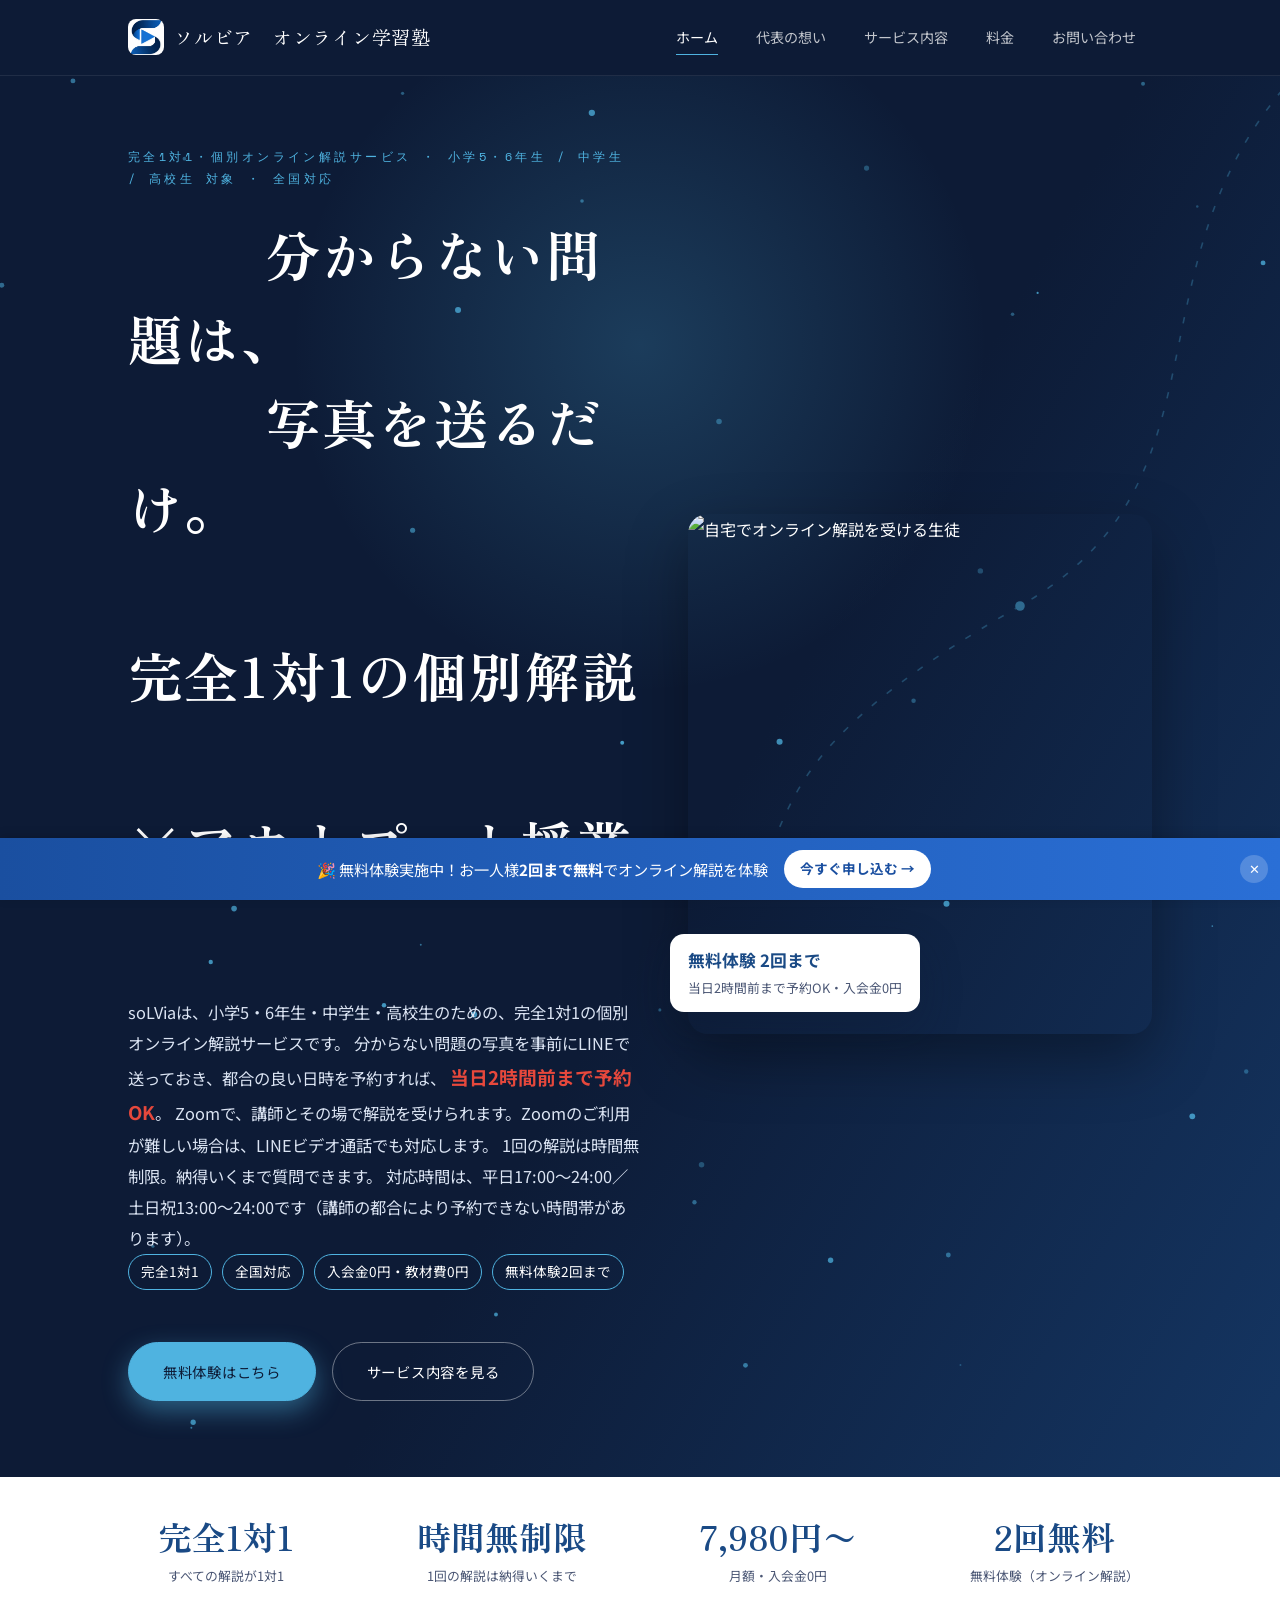
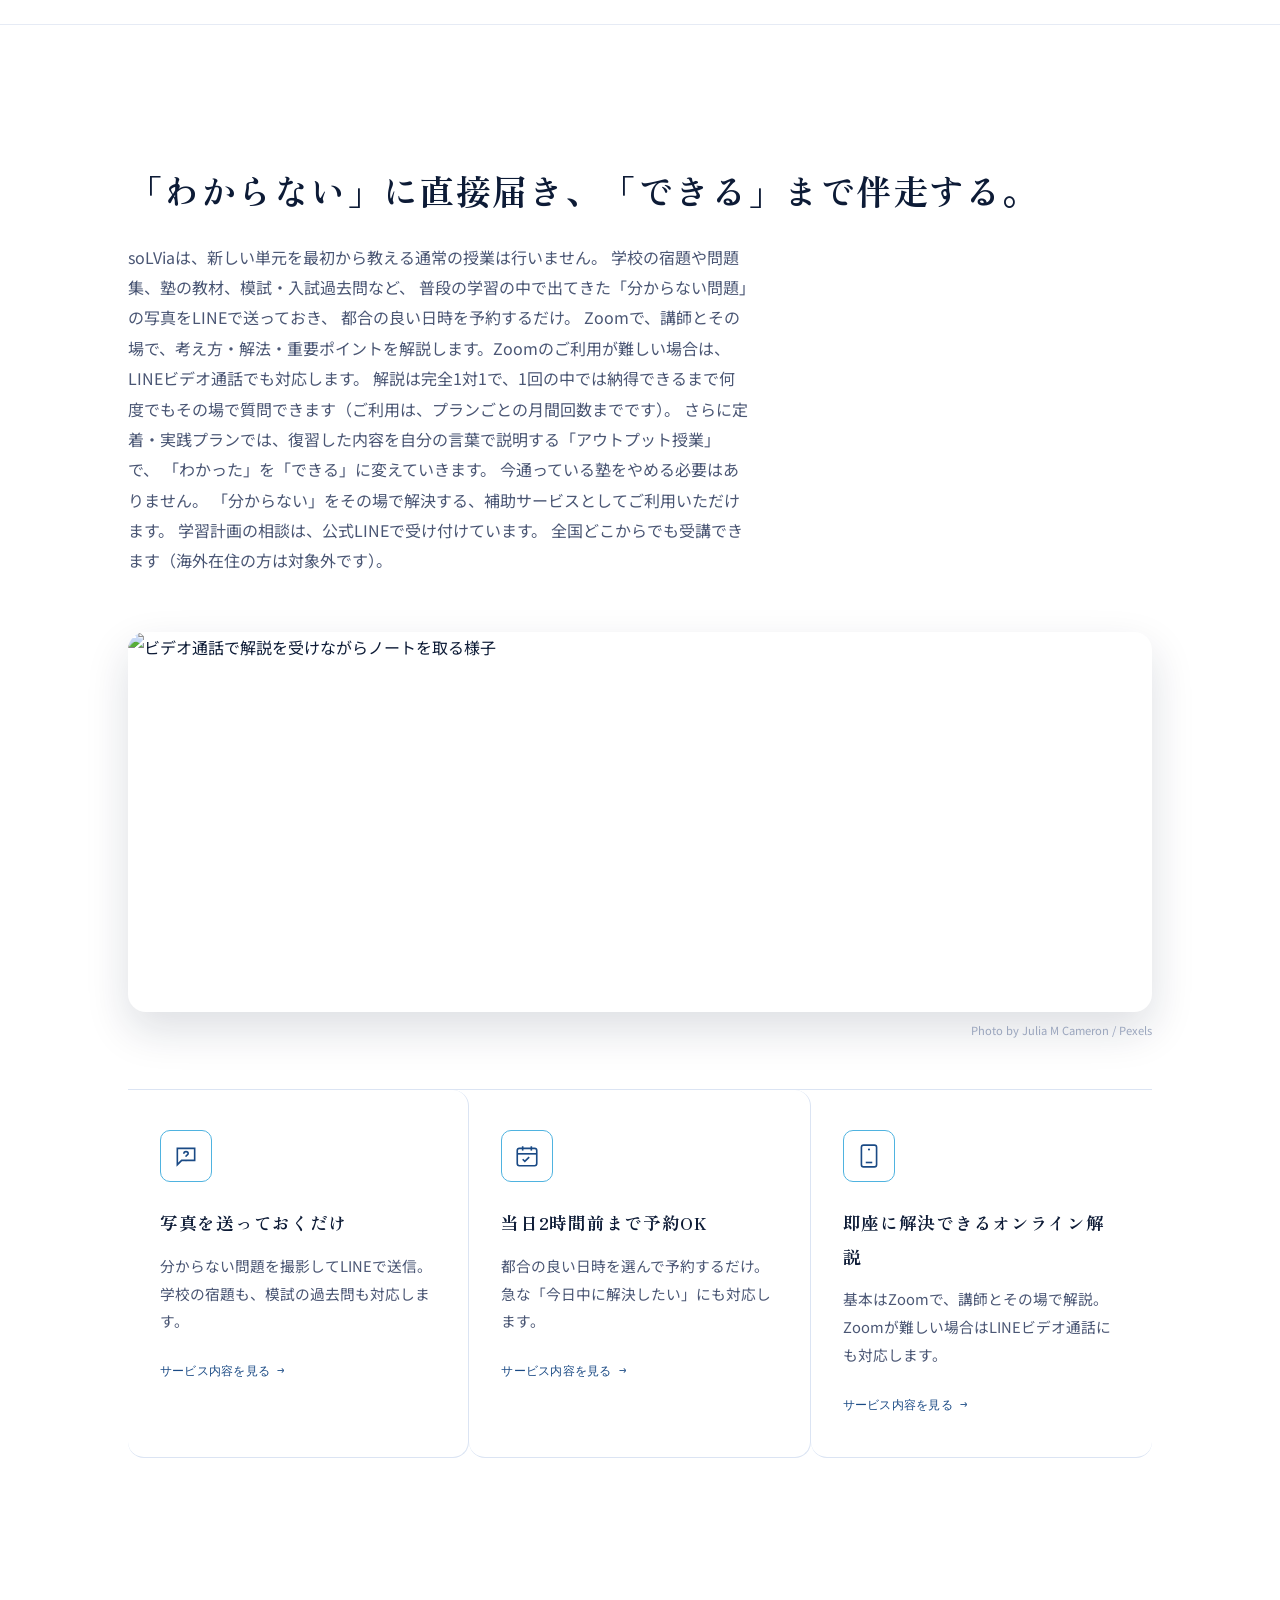
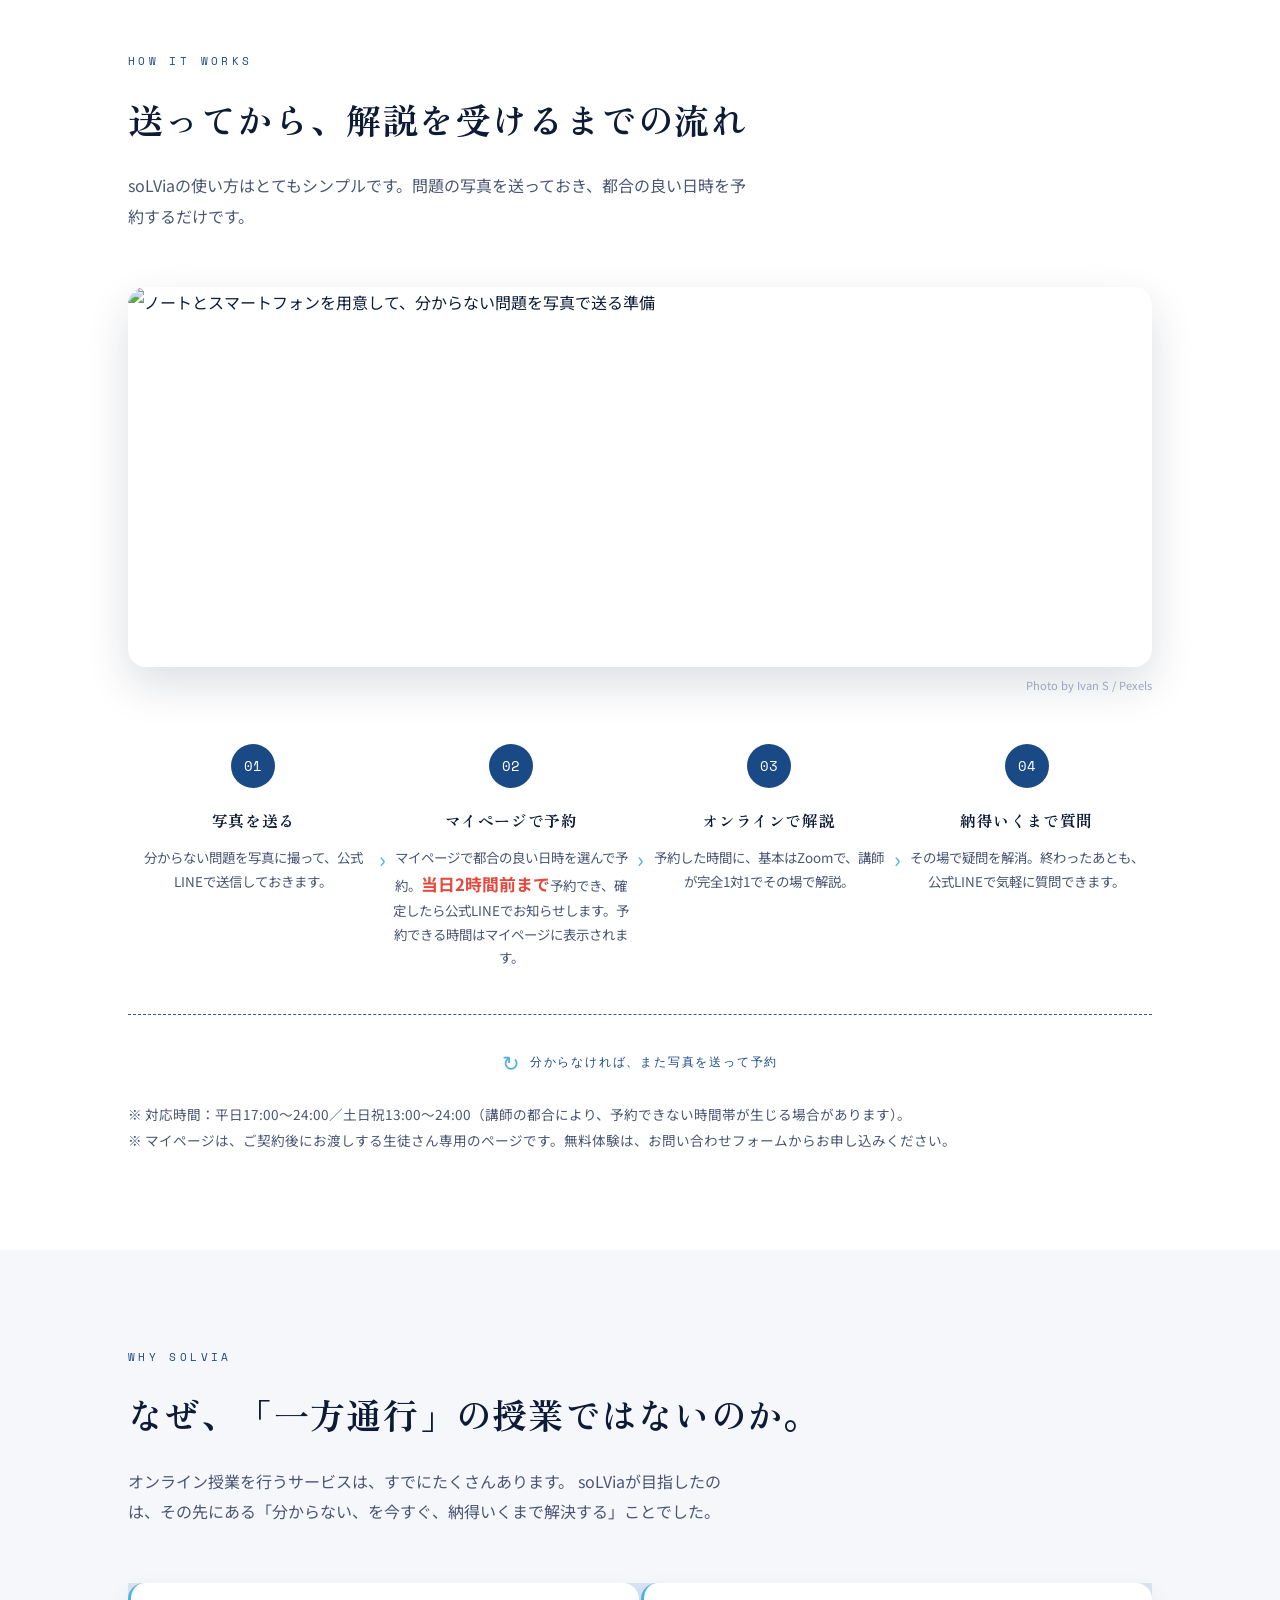
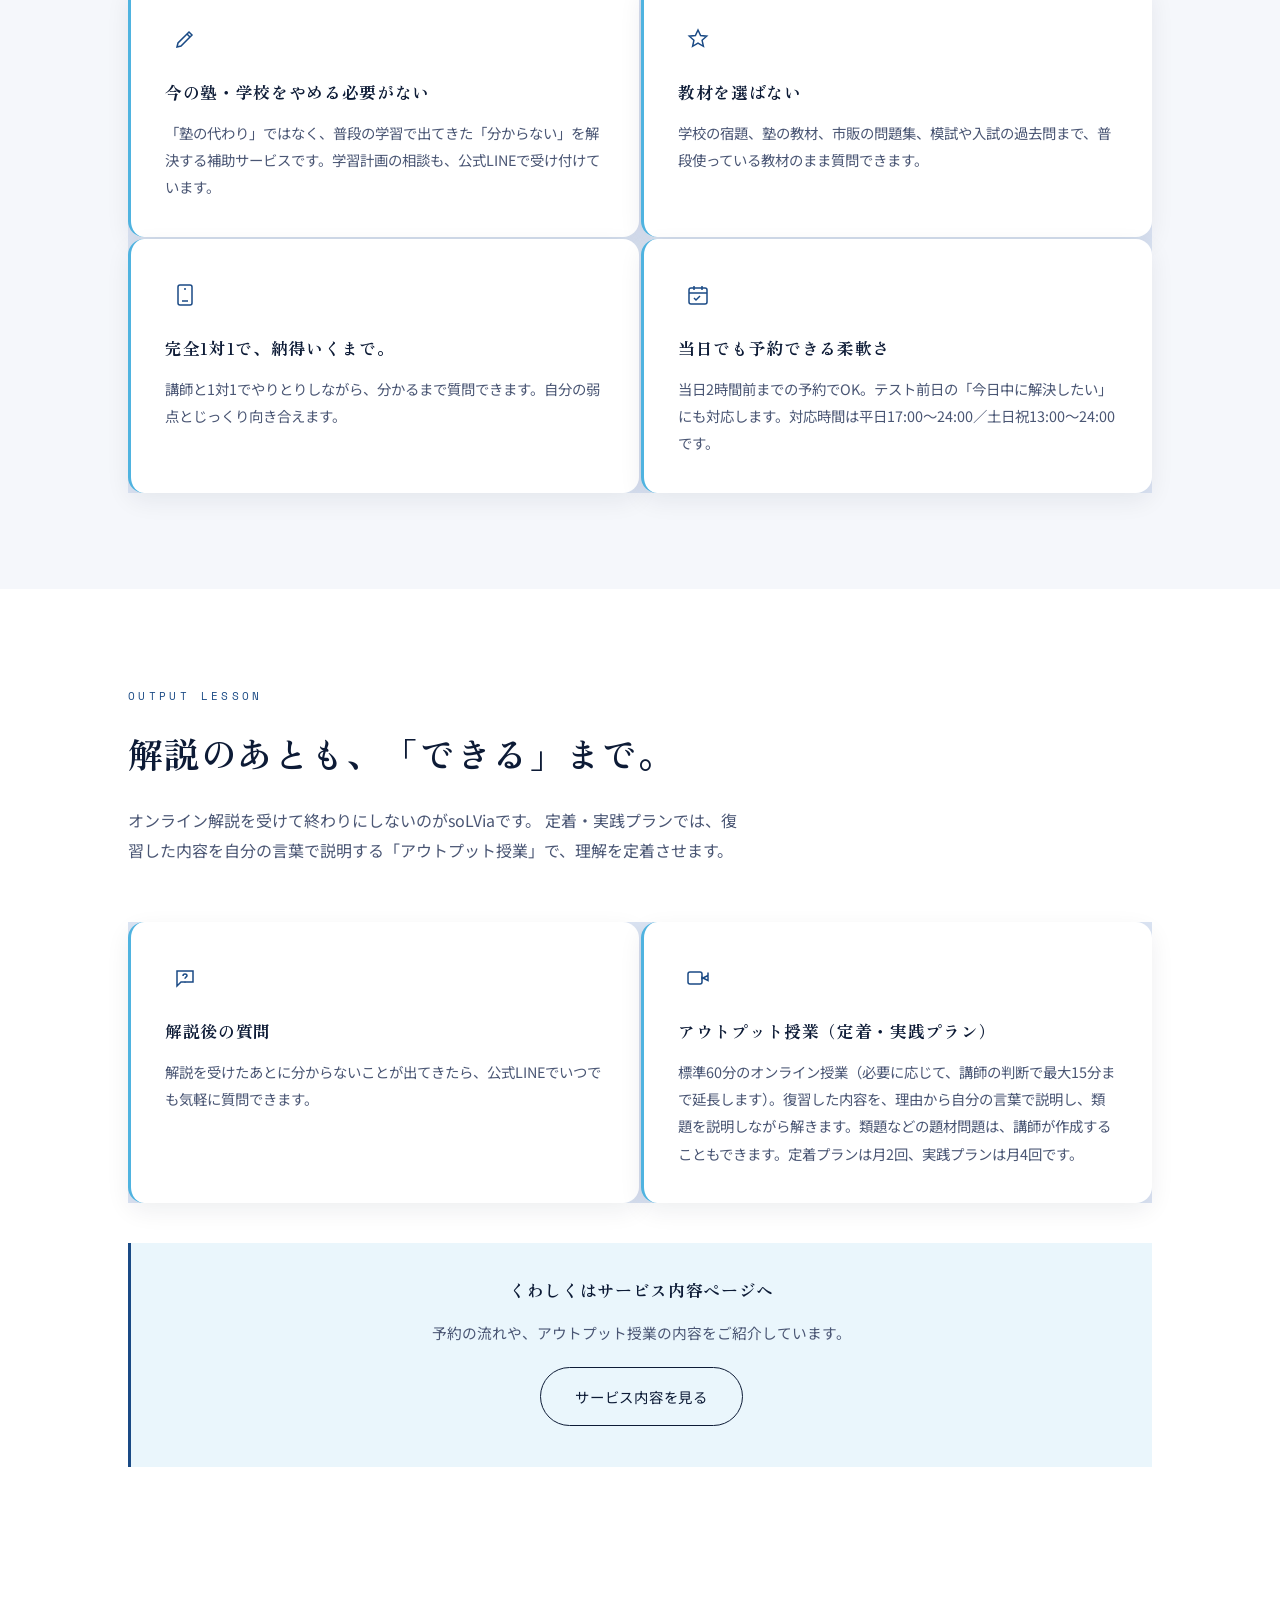
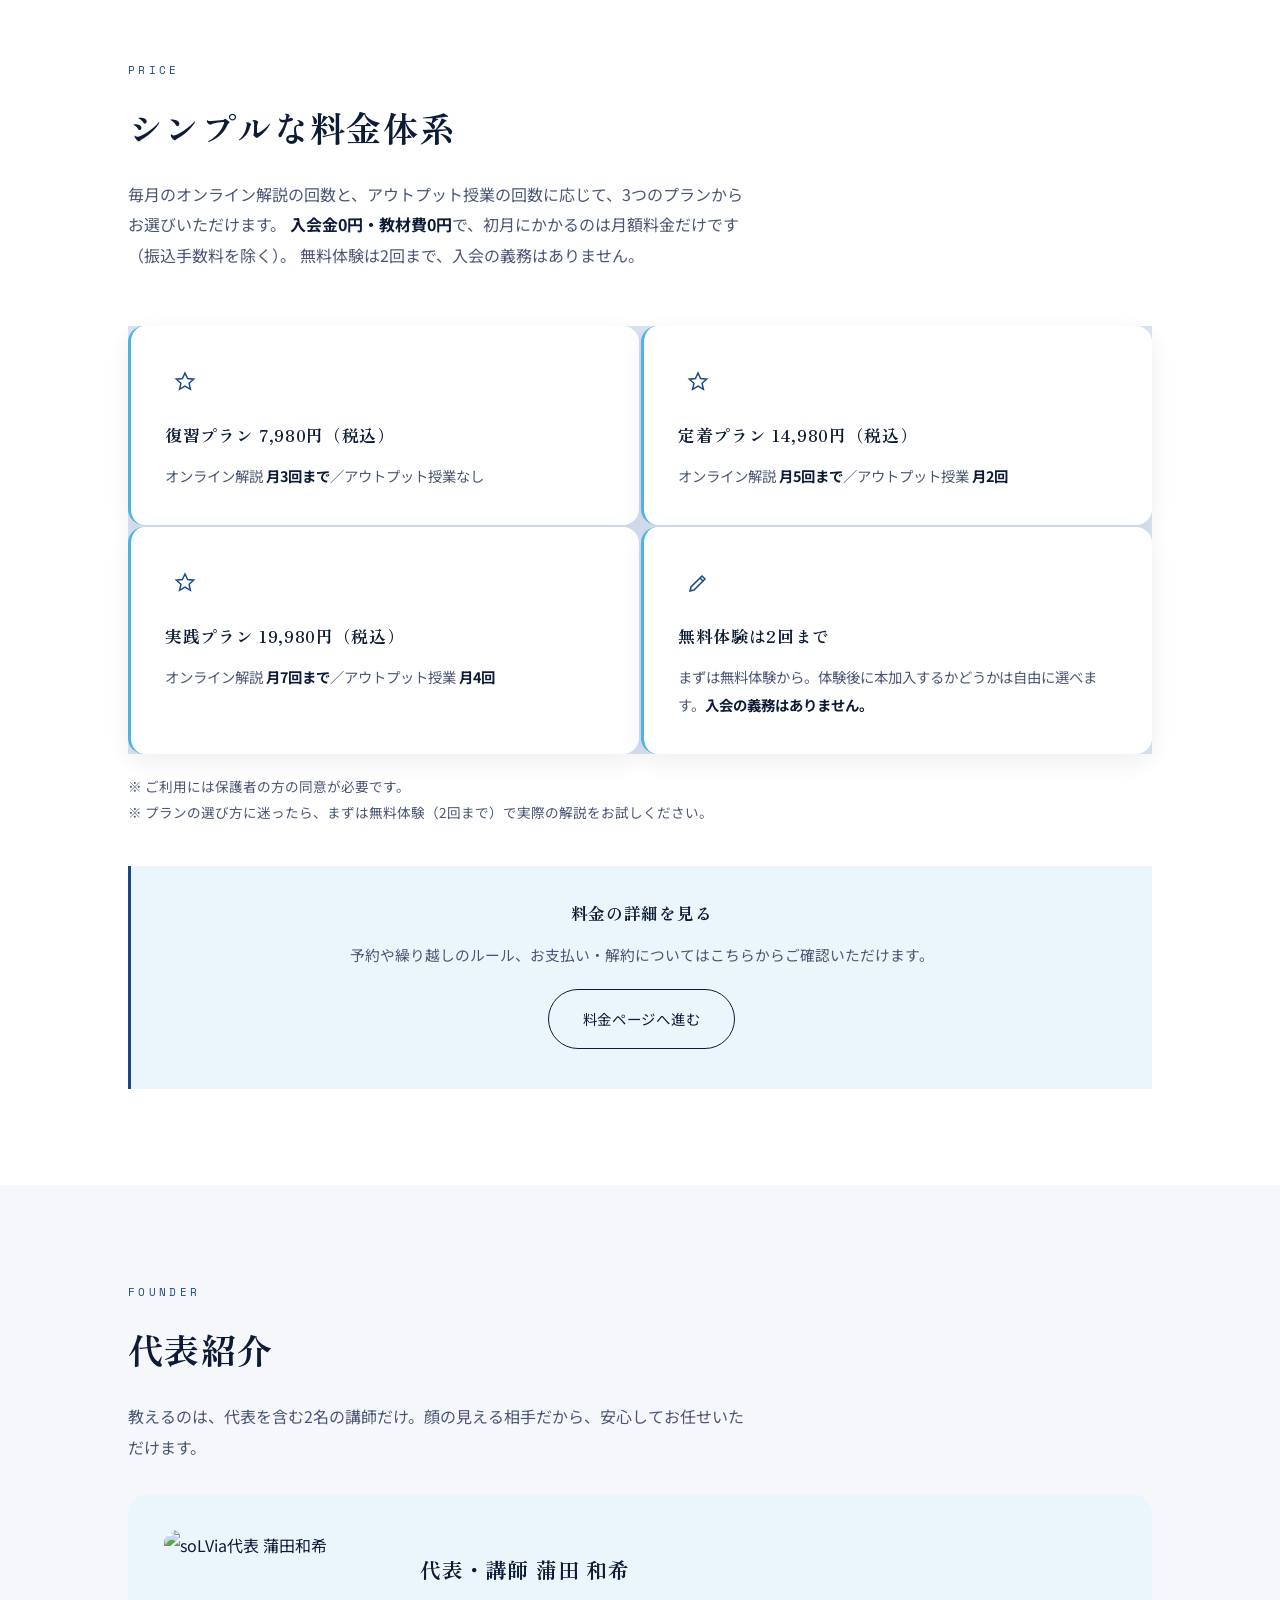
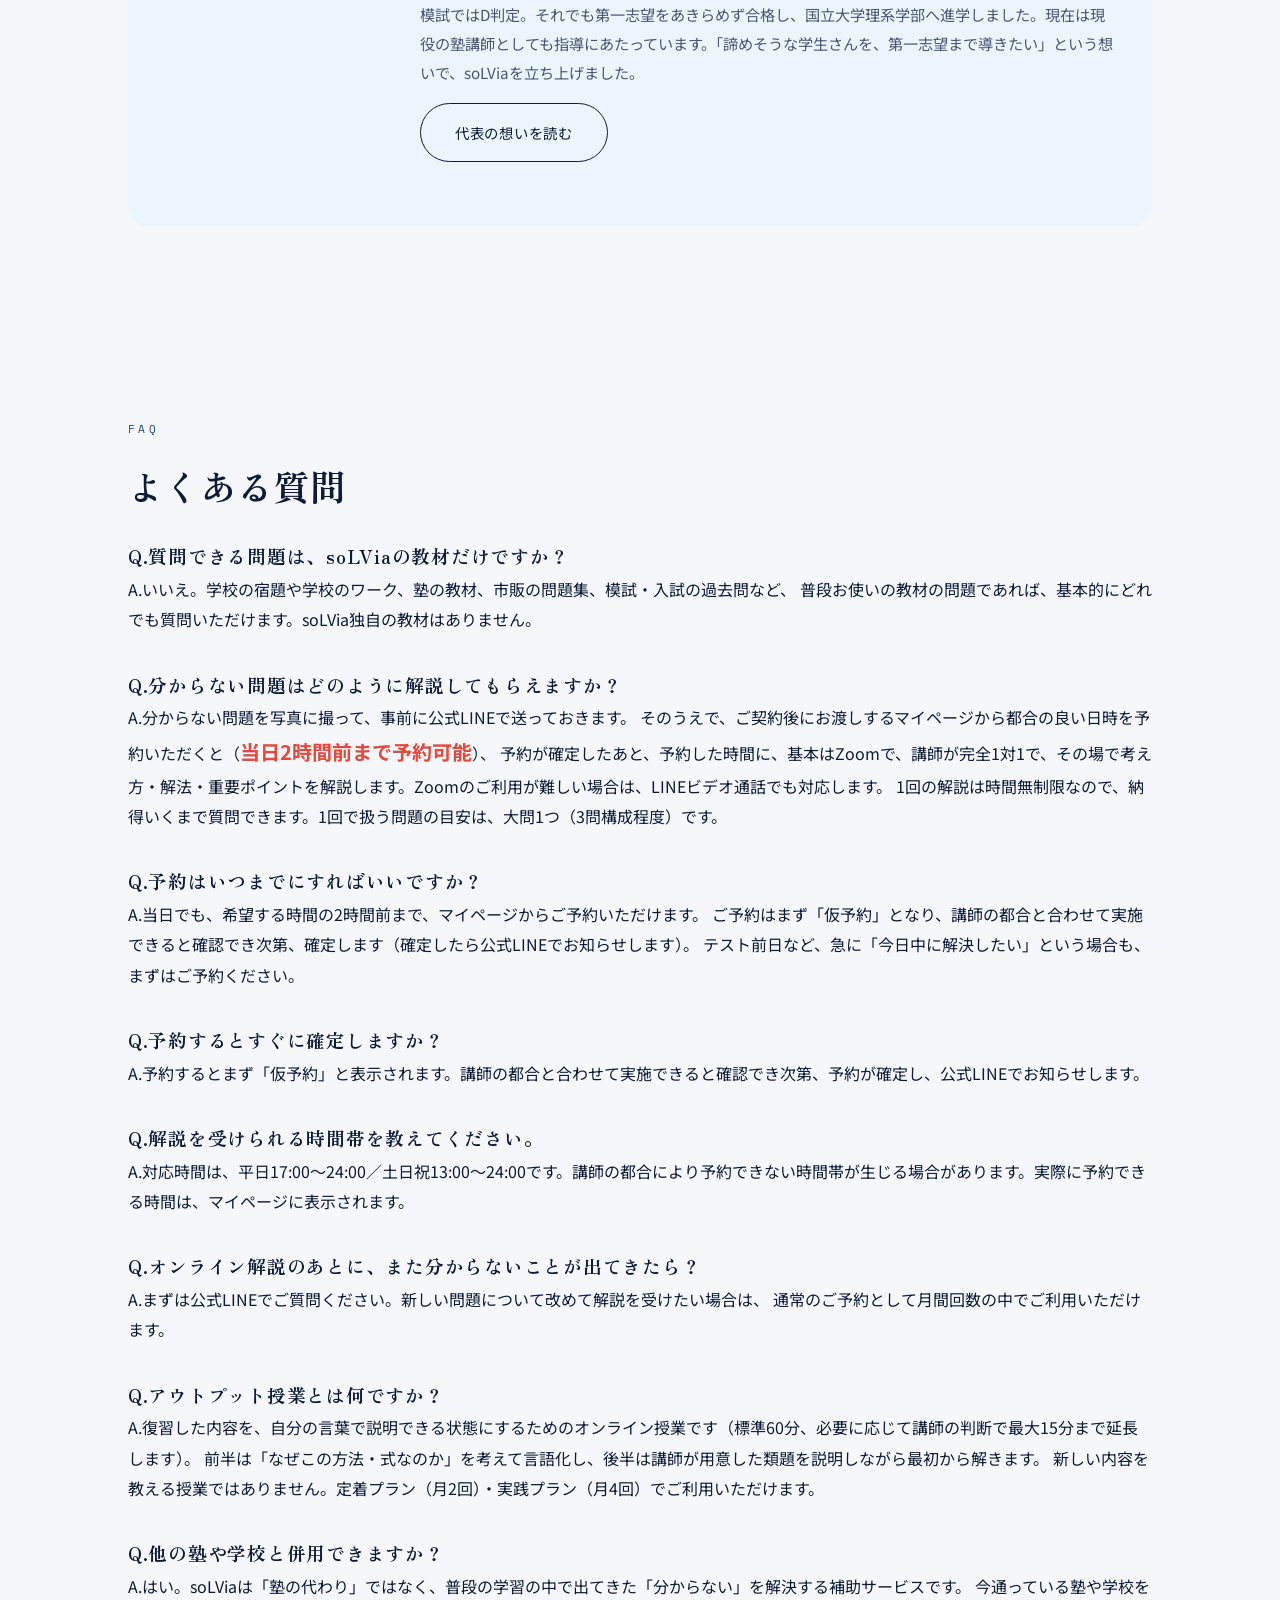
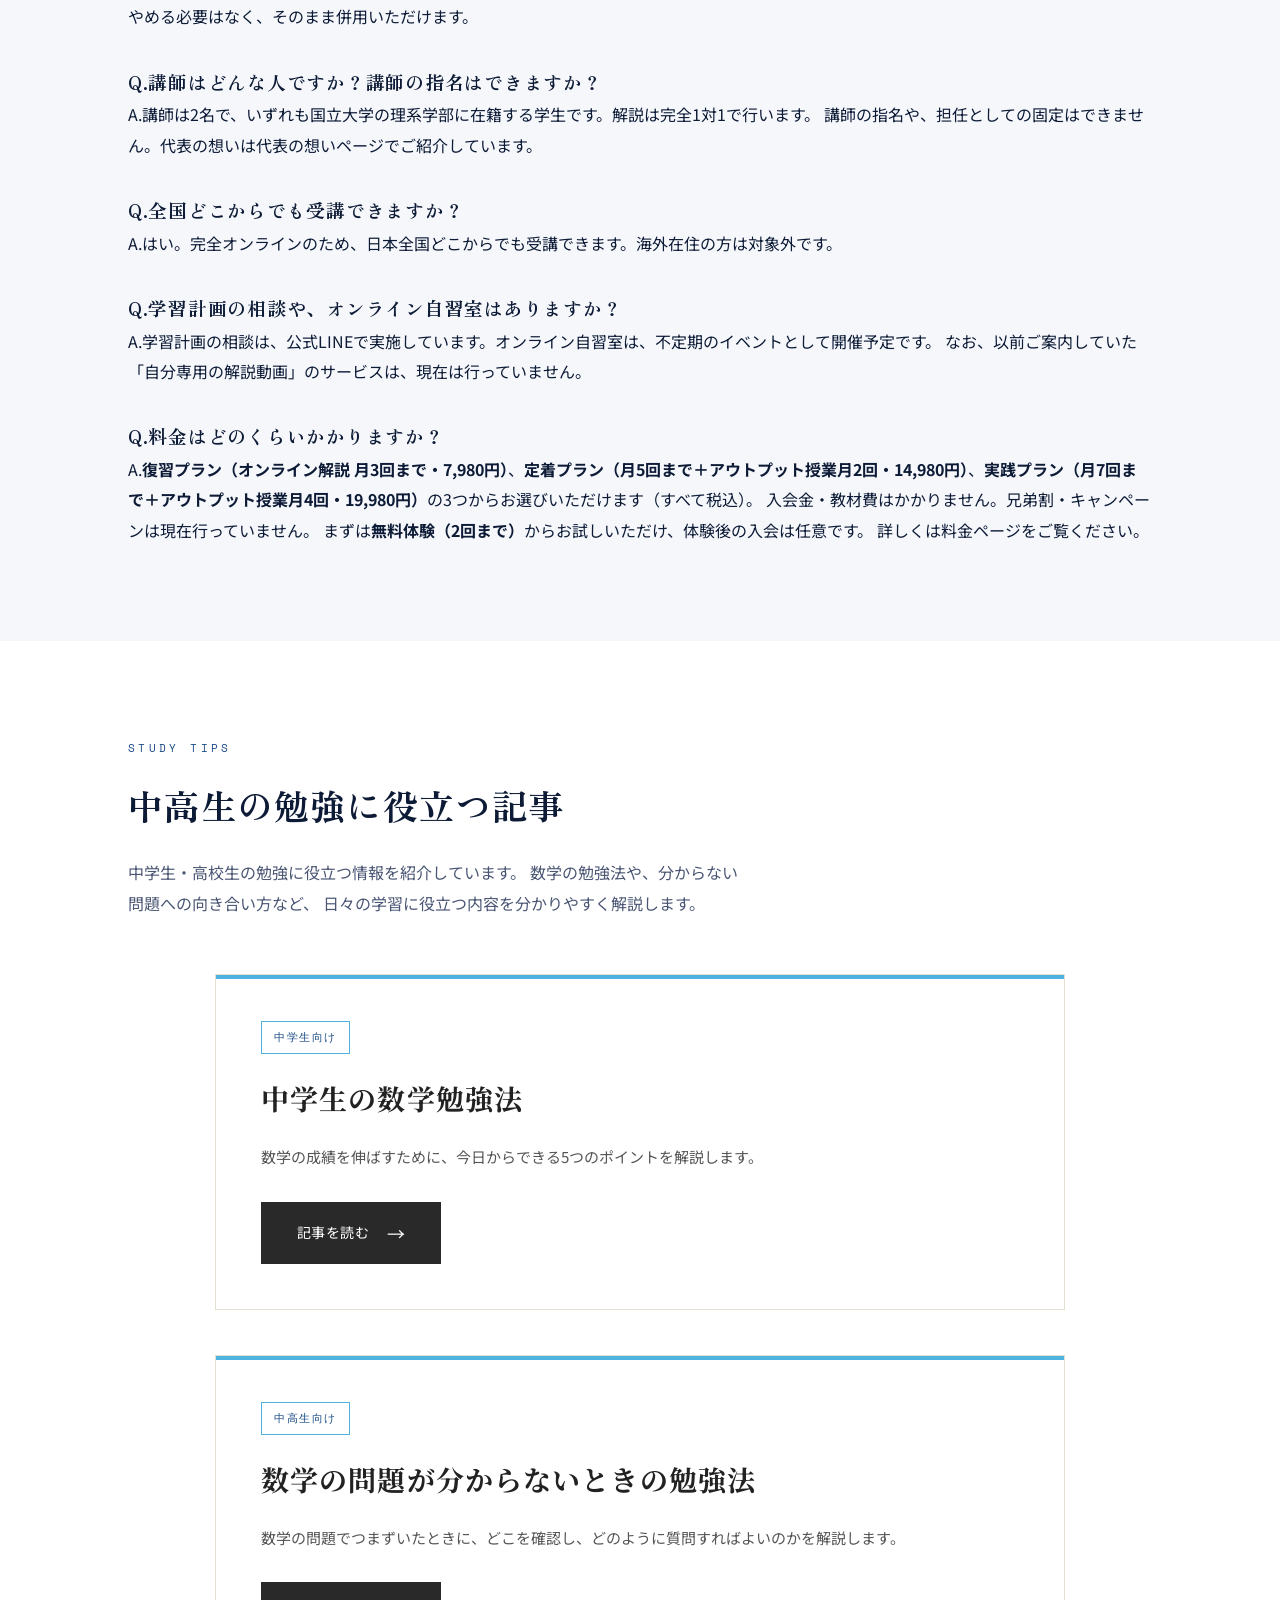
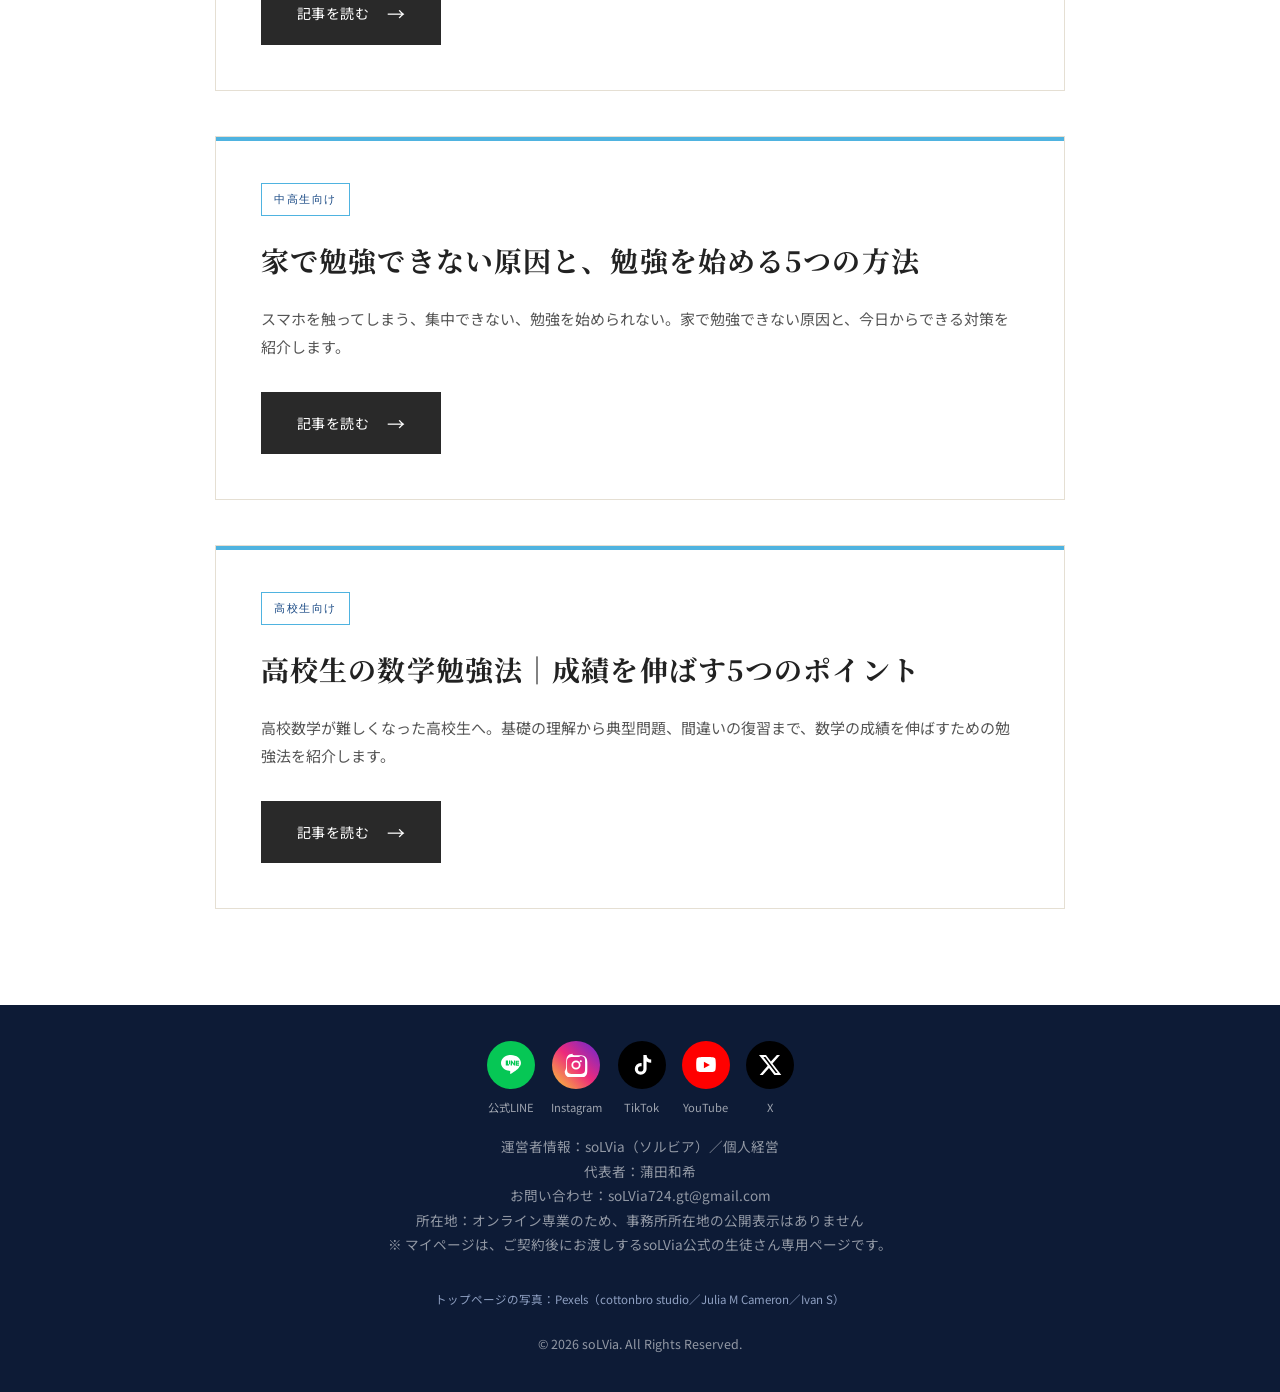
==== commit 2b147b4c: "スタイル変更" ====
--- a/index.html
+++ b/index.html
@@ -41,7 +41,7 @@
 }
 </script>
 </head>
-<body>
+<body class="page-home">
 
 <!-- 常設バナー(画面下部) -->
 <div class="campaign-banner" id="campaignBanner">
@@ -79,7 +79,8 @@
       <circle cx="200" cy="340" r="3" fill="#4fb3e0"/>
       <circle cx="40" cy="500" r="3" fill="#4fb3e0"/>
     </svg>
-    <div class="wrap">
+    <div class="wrap hero-layout">
+      <div class="hero-main">
       <div class="hero-eyebrow">完全1対1・個別オンライン解説サービス ・ 小学5・6年生 / 中学生 / 高校生 対象 ・ 全国対応</div>
 
       <h1>
@@ -107,6 +108,20 @@
         <a href="contact.html" class="btn btn-solid">無料体験はこちら</a>
         <a href="service.html" class="btn btn-outline">サービス内容を見る</a>
       </div>
+      </div>
+      <div class="hero-media">
+        <img class="hero-photo" src="https://images.pexels.com/photos/7014771/pexels-photo-7014771.jpeg?auto=compress&cs=tinysrgb&w=1000" alt="自宅でオンライン解説を受ける生徒" fetchpriority="high">
+        <div class="hero-badge-card"><strong>無料体験 2回まで</strong><span>当日2時間前まで予約OK・入会金0円</span></div>
+      </div>
+    </div>
+  </div>
+
+  <div class="stats-band">
+    <div class="wrap stats-grid">
+      <div class="stat-item"><span class="stat-num">完全1対1</span><span class="stat-cap">すべての解説が1対1</span></div>
+      <div class="stat-item"><span class="stat-num">時間無制限</span><span class="stat-cap">1回の解説は納得いくまで</span></div>
+      <div class="stat-item"><span class="stat-num">7,980円〜</span><span class="stat-cap">月額・入会金0円</span></div>
+      <div class="stat-item"><span class="stat-num">2回無料</span><span class="stat-cap">無料体験（オンライン解説）</span></div>
     </div>
   </div>
 
@@ -131,23 +146,28 @@
         全国どこからでも受講できます（海外在住の方は対象外です）。
       </p>
 
+      <figure class="section-photo reveal">
+        <img src="https://images.pexels.com/photos/4144923/pexels-photo-4144923.jpeg?auto=compress&w=1260&h=750&dpr=1" alt="ビデオ通話で解説を受けながらノートを取る様子" loading="lazy">
+        <figcaption class="photo-credit">Photo by Julia M Cameron / Pexels</figcaption>
+      </figure>
+
       <div class="about-features">
 
-        <a href="service.html#question" class="about-feature">
+        <a href="service.html#question" class="about-feature reveal">
           <span class="about-icon" aria-hidden="true"><svg viewBox="0 0 24 24" fill="none" stroke="currentColor" stroke-width="1.5"><path d="M4 5h16v11H8l-4 4V5Z"/><path d="M10 10c0-1.2 1-2 2-2s2 .7 2 1.8c0 1-1 1.3-1.6 1.9-.3.3-.4.6-.4 1"/><circle cx="12" cy="16.2" r="0.6" fill="currentColor" stroke="none"/></svg></span>
           <h3>写真を送っておくだけ</h3>
           <p>分からない問題を撮影してLINEで送信。学校の宿題も、模試の過去問も対応します。</p>
           <span class="about-link">サービス内容を見る →</span>
         </a>
 
-        <a href="service.html#reserve" class="about-feature">
+        <a href="service.html#reserve" class="about-feature reveal">
           <span class="about-icon" aria-hidden="true"><svg viewBox="0 0 24 24" fill="none" stroke="currentColor" stroke-width="1.5"><rect x="3" y="5" width="18" height="16" rx="2"/><path d="M3 10h18"/><path d="M8 3v4"/><path d="M16 3v4"/><path d="M8 15l2 2 4-4"/></svg></span>
           <h3>当日2時間前まで予約OK</h3>
           <p>都合の良い日時を選んで予約するだけ。急な「今日中に解決したい」にも対応します。</p>
           <span class="about-link">サービス内容を見る →</span>
         </a>
 
-        <a href="service.html#call" class="about-feature">
+        <a href="service.html#call" class="about-feature reveal">
           <span class="about-icon" aria-hidden="true"><svg viewBox="0 0 24 24" fill="none" stroke="currentColor" stroke-width="1.5"><path d="M17 2H7a2 2 0 0 0-2 2v16a2 2 0 0 0 2 2h10a2 2 0 0 0 2-2V4a2 2 0 0 0-2-2Z"/><path d="M9 18h6"/><circle cx="12" cy="6" r="1" fill="currentColor" stroke="none"/></svg></span>
           <h3>即座に解決できるオンライン解説</h3>
           <p>基本はZoomで、講師とその場で解説。Zoomが難しい場合はLINEビデオ通話にも対応します。</p>
@@ -169,6 +189,11 @@
         soLViaの使い方はとてもシンプルです。問題の写真を送っておき、都合の良い日時を予約するだけです。
       </p>
 
+      <figure class="section-photo reveal">
+        <img src="https://images.pexels.com/photos/7213436/pexels-photo-7213436.jpeg?auto=compress&w=1260&h=750&dpr=1" alt="ノートとスマートフォンを用意して、分からない問題を写真で送る準備" loading="lazy">
+        <figcaption class="photo-credit">Photo by Ivan S / Pexels</figcaption>
+      </figure>
+
       <div class="cycle-flow">
 
         <div class="cycle-step">
@@ -230,25 +255,25 @@
 
       <div class="materials-grid">
 
-        <div class="material-card">
+        <div class="material-card reveal">
           <span class="material-icon" aria-hidden="true"><svg viewBox="0 0 24 24" fill="none" stroke="currentColor" stroke-width="1.5"><path d="M4 20l1-4L16 5l3 3L8 19l-4 1Z"/><path d="M14 7l3 3"/></svg></span>
           <h3>今の塾・学校をやめる必要がない</h3>
           <p>「塾の代わり」ではなく、普段の学習で出てきた「分からない」を解決する補助サービスです。学習計画の相談も、公式LINEで受け付けています。</p>
         </div>
 
-        <div class="material-card">
+        <div class="material-card reveal">
           <span class="material-icon" aria-hidden="true"><svg viewBox="0 0 24 24" fill="none" stroke="currentColor" stroke-width="1.5"><path d="M12 3l2.6 5.6 6.1.6-4.6 4.1 1.3 6-5.4-3.1-5.4 3.1 1.3-6L3.3 9.2l6.1-.6L12 3Z"/></svg></span>
           <h3>教材を選ばない</h3>
           <p>学校の宿題、塾の教材、市販の問題集、模試や入試の過去問まで、普段使っている教材のまま質問できます。</p>
         </div>
 
-        <div class="material-card">
+        <div class="material-card reveal">
           <span class="material-icon" aria-hidden="true"><svg viewBox="0 0 24 24" fill="none" stroke="currentColor" stroke-width="1.5"><path d="M17 2H7a2 2 0 0 0-2 2v16a2 2 0 0 0 2 2h10a2 2 0 0 0 2-2V4a2 2 0 0 0-2-2Z"/><path d="M9 18h6"/><circle cx="12" cy="6" r="1" fill="currentColor" stroke="none"/></svg></span>
           <h3>完全1対1で、納得いくまで。</h3>
           <p>講師と1対1でやりとりしながら、分かるまで質問できます。自分の弱点とじっくり向き合えます。</p>
         </div>
 
-        <div class="material-card">
+        <div class="material-card reveal">
           <span class="material-icon" aria-hidden="true"><svg viewBox="0 0 24 24" fill="none" stroke="currentColor" stroke-width="1.5"><rect x="3" y="5" width="18" height="16" rx="2"/><path d="M3 10h18"/><path d="M8 3v4"/><path d="M16 3v4"/><path d="M8 15l2 2 4-4"/></svg></span>
           <h3>当日でも予約できる柔軟さ</h3>
           <p>当日2時間前までの予約でOK。テスト前日の「今日中に解決したい」にも対応します。対応時間は平日17:00〜24:00／土日祝13:00〜24:00です。</p>
@@ -272,12 +297,12 @@
       </p>
 
       <div class="materials-grid">
-        <div class="material-card">
+        <div class="material-card reveal">
           <span class="material-icon" aria-hidden="true"><svg viewBox="0 0 24 24" fill="none" stroke="currentColor" stroke-width="1.5"><path d="M4 5h16v11H8l-4 4V5Z"/><path d="M10 10c0-1.2 1-2 2-2s2 .7 2 1.8c0 1-1 1.3-1.6 1.9-.3.3-.4.6-.4 1"/><circle cx="12" cy="16.2" r="0.6" fill="currentColor" stroke="none"/></svg></span>
           <h3>解説後の質問</h3>
           <p>解説を受けたあとに分からないことが出てきたら、公式LINEでいつでも気軽に質問できます。</p>
         </div>
-        <div class="material-card">
+        <div class="material-card reveal">
           <span class="material-icon" aria-hidden="true"><svg viewBox="0 0 24 24" fill="none" stroke="currentColor" stroke-width="1.5"><rect x="2" y="6" width="14" height="12" rx="2"/><path d="M22 9.5l-6 3v-1l6 3v-8Z"/></svg></span>
           <h3>アウトプット授業（定着・実践プラン）</h3>
           <p>標準60分のオンライン授業（必要に応じて、講師の判断で最大15分まで延長します）。復習した内容を、理由から自分の言葉で説明し、類題を説明しながら解きます。類題などの題材問題は、講師が作成することもできます。定着プランは月2回、実践プランは月4回です。</p>
@@ -307,22 +332,22 @@
       </p>
 
       <div class="materials-grid">
-        <div class="material-card">
+        <div class="material-card reveal">
           <span class="material-icon" aria-hidden="true"><svg viewBox="0 0 24 24" fill="none" stroke="currentColor" stroke-width="1.5"><path d="M12 3l2.6 5.6 6.1.6-4.6 4.1 1.3 6-5.4-3.1-5.4 3.1 1.3-6L3.3 9.2l6.1-.6L12 3Z"/></svg></span>
           <h3><span class="em-strong">復習プラン 7,980円</span>（税込）</h3>
           <p>オンライン解説 <span class="em-strong">月3回まで</span>／アウトプット授業なし</p>
         </div>
-        <div class="material-card">
+        <div class="material-card reveal">
           <span class="material-icon" aria-hidden="true"><svg viewBox="0 0 24 24" fill="none" stroke="currentColor" stroke-width="1.5"><path d="M12 3l2.6 5.6 6.1.6-4.6 4.1 1.3 6-5.4-3.1-5.4 3.1 1.3-6L3.3 9.2l6.1-.6L12 3Z"/></svg></span>
           <h3><span class="em-strong">定着プラン 14,980円</span>（税込）</h3>
           <p>オンライン解説 <span class="em-strong">月5回まで</span>／アウトプット授業 <span class="em-strong">月2回</span></p>
         </div>
-        <div class="material-card">
+        <div class="material-card reveal">
           <span class="material-icon" aria-hidden="true"><svg viewBox="0 0 24 24" fill="none" stroke="currentColor" stroke-width="1.5"><path d="M12 3l2.6 5.6 6.1.6-4.6 4.1 1.3 6-5.4-3.1-5.4 3.1 1.3-6L3.3 9.2l6.1-.6L12 3Z"/></svg></span>
           <h3><span class="em-strong">実践プラン 19,980円</span>（税込）</h3>
           <p>オンライン解説 <span class="em-strong">月7回まで</span>／アウトプット授業 <span class="em-strong">月4回</span></p>
         </div>
-        <div class="material-card">
+        <div class="material-card reveal">
           <span class="material-icon" aria-hidden="true"><svg viewBox="0 0 24 24" fill="none" stroke="currentColor" stroke-width="1.5"><path d="M4 20l1-4L16 5l3 3L8 19l-4 1Z"/><path d="M14 7l3 3"/></svg></span>
           <h3><span class="em-strong">無料体験は2回まで</span></h3>
           <p>まずは無料体験から。体験後に本加入するかどうかは自由に選べます。<span class="em-strong">入会の義務はありません。</span></p>
@@ -342,6 +367,22 @@
         <a href="price.html" class="btn btn-outline-navy">料金ページへ進む</a>
       </div>
 
+    </div>
+  </section>
+
+  <section class="section">
+    <div class="wrap">
+      <div class="eyebrow">FOUNDER</div>
+      <h2>代表紹介</h2>
+      <p class="desc" style="margin-bottom:32px;">教えるのは、代表を含む2名の講師だけ。顔の見える相手だから、安心してお任せいただけます。</p>
+      <div class="founder-mini reveal">
+        <img src="assets/founder.jpg" alt="soLVia代表 蒲田和希" loading="lazy">
+        <div>
+          <h3>代表・講師 蒲田 和希</h3>
+          <p>模試ではD判定。それでも第一志望をあきらめず合格し、国立大学理系学部へ進学しました。現在は現役の塾講師としても指導にあたっています。「諦めそうな学生さんを、第一志望まで導きたい」という想いで、soLViaを立ち上げました。</p>
+          <p style="margin-top:16px;"><a href="about.html" class="btn btn-outline-navy">代表の想いを読む</a></p>
+        </div>
+      </div>
     </div>
   </section>
 
@@ -557,10 +598,14 @@
       所在地：オンライン専業のため、事務所所在地の公開表示はありません<br>
       ※ マイページは、ご契約後にお渡しするsoLVia公式の生徒さん専用ページです。
     </div>
+    <div style="font-size:.72rem;color:#8fa0c2;margin-bottom:6px;">トップページの写真：Pexels（cottonbro studio／Julia M Cameron／Ivan S）</div>
     <div>© 2026 soLVia. All Rights Reserved.</div>
   </div>
 </footer>
 
 <script src="script.js"></script>
+<script>
+(function(){var els=document.querySelectorAll('.reveal');if(!('IntersectionObserver' in window)){for(var i=0;i<els.length;i++){els[i].classList.add('in');}return;}var io=new IntersectionObserver(function(es){es.forEach(function(en){if(en.isIntersecting){en.target.classList.add('in');io.unobserve(en.target);}});},{threshold:.12});els.forEach(function(e){io.observe(e);});})();
+</script>
 </body>
 </html>
--- a/style.css
+++ b/style.css
@@ -1221,4 +1221,69 @@
 
 h1 {
   font-size: clamp(1.6rem, 5vw, 3rem);
-}+}
+/* ============================================================
+   Design v2（トップページ専用）2026-11-08
+   body.page-home のときだけ有効。他のページには影響しません。
+   ============================================================ */
+.page-home .hero{
+  background:linear-gradient(120deg,var(--navy-deep) 55%,var(--navy-mid) 135%);
+  padding:84px 0 76px;
+}
+.hero-layout{display:grid;grid-template-columns:1.05fr .95fr;gap:48px;align-items:center;}
+.hero-media{position:relative;}
+.hero-photo{width:100%;height:520px;object-fit:cover;border-radius:20px;box-shadow:0 24px 60px rgba(0,0,0,.35);display:block;}
+.hero-badge-card{
+  position:absolute;left:-18px;bottom:22px;background:var(--white);color:var(--navy-deep);
+  border-radius:14px;padding:14px 18px;box-shadow:0 16px 40px rgba(13,27,54,.28);line-height:1.5;
+}
+.hero-badge-card strong{display:block;font-size:1.05rem;color:var(--navy-mid);}
+.hero-badge-card span{font-size:.8rem;color:var(--text-soft);}
+.page-home .btn{border-radius:999px;}
+.page-home .btn-solid{box-shadow:0 10px 26px rgba(79,179,224,.45);}
+
+.stats-band{background:var(--white);border-bottom:1px solid #e6ebf5;}
+.stats-grid{display:grid;grid-template-columns:repeat(4,1fr);gap:24px;padding:36px 0;}
+.stat-item{text-align:center;}
+.stat-num{
+  display:block;font-family:'Zen Old Mincho','Noto Serif JP',serif;
+  font-size:clamp(1.5rem,3vw,2.1rem);font-weight:700;color:var(--navy-mid);line-height:1.4;
+}
+.stat-cap{display:block;margin-top:4px;font-size:.8rem;color:var(--text-soft);}
+
+.section-photo{margin:0 0 48px;}
+.section-photo img{
+  width:100%;height:380px;object-fit:cover;border-radius:18px;display:block;
+  box-shadow:0 18px 44px rgba(13,27,54,.14);
+}
+.photo-credit{font-size:.7rem;color:#9aa5bd;margin-top:8px;text-align:right;}
+
+.founder-mini{
+  display:grid;grid-template-columns:220px 1fr;gap:36px;align-items:center;
+  background:var(--sky-pale);border-radius:20px;padding:36px;
+}
+.founder-mini img{width:100%;height:260px;object-fit:cover;border-radius:14px;display:block;}
+.founder-mini h3{font-size:1.3rem;margin-bottom:10px;}
+.founder-mini p{color:var(--text-soft);font-size:.95rem;}
+
+.page-home .about-feature{border-radius:16px;}
+.page-home .material-card{border-radius:16px;box-shadow:0 8px 24px rgba(13,27,54,.07);}
+.page-home .price-card{border-radius:18px;}
+.page-home .faq-item{border-radius:14px;}
+
+.reveal{opacity:0;transform:translateY(18px);transition:opacity .7s ease,transform .7s ease;}
+.reveal.in{opacity:1;transform:none;}
+@media (prefers-reduced-motion: reduce){
+  .reveal{opacity:1;transform:none;transition:none;}
+}
+
+@media (max-width:860px){
+  .page-home .hero{padding:64px 0 56px;}
+  .hero-layout{grid-template-columns:1fr;gap:32px;}
+  .hero-photo{height:320px;}
+  .hero-badge-card{left:12px;bottom:12px;}
+  .stats-grid{grid-template-columns:1fr 1fr;gap:20px;padding:28px 0;}
+  .section-photo img{height:240px;}
+  .founder-mini{grid-template-columns:1fr;padding:26px;gap:22px;}
+  .founder-mini img{height:240px;}
+}
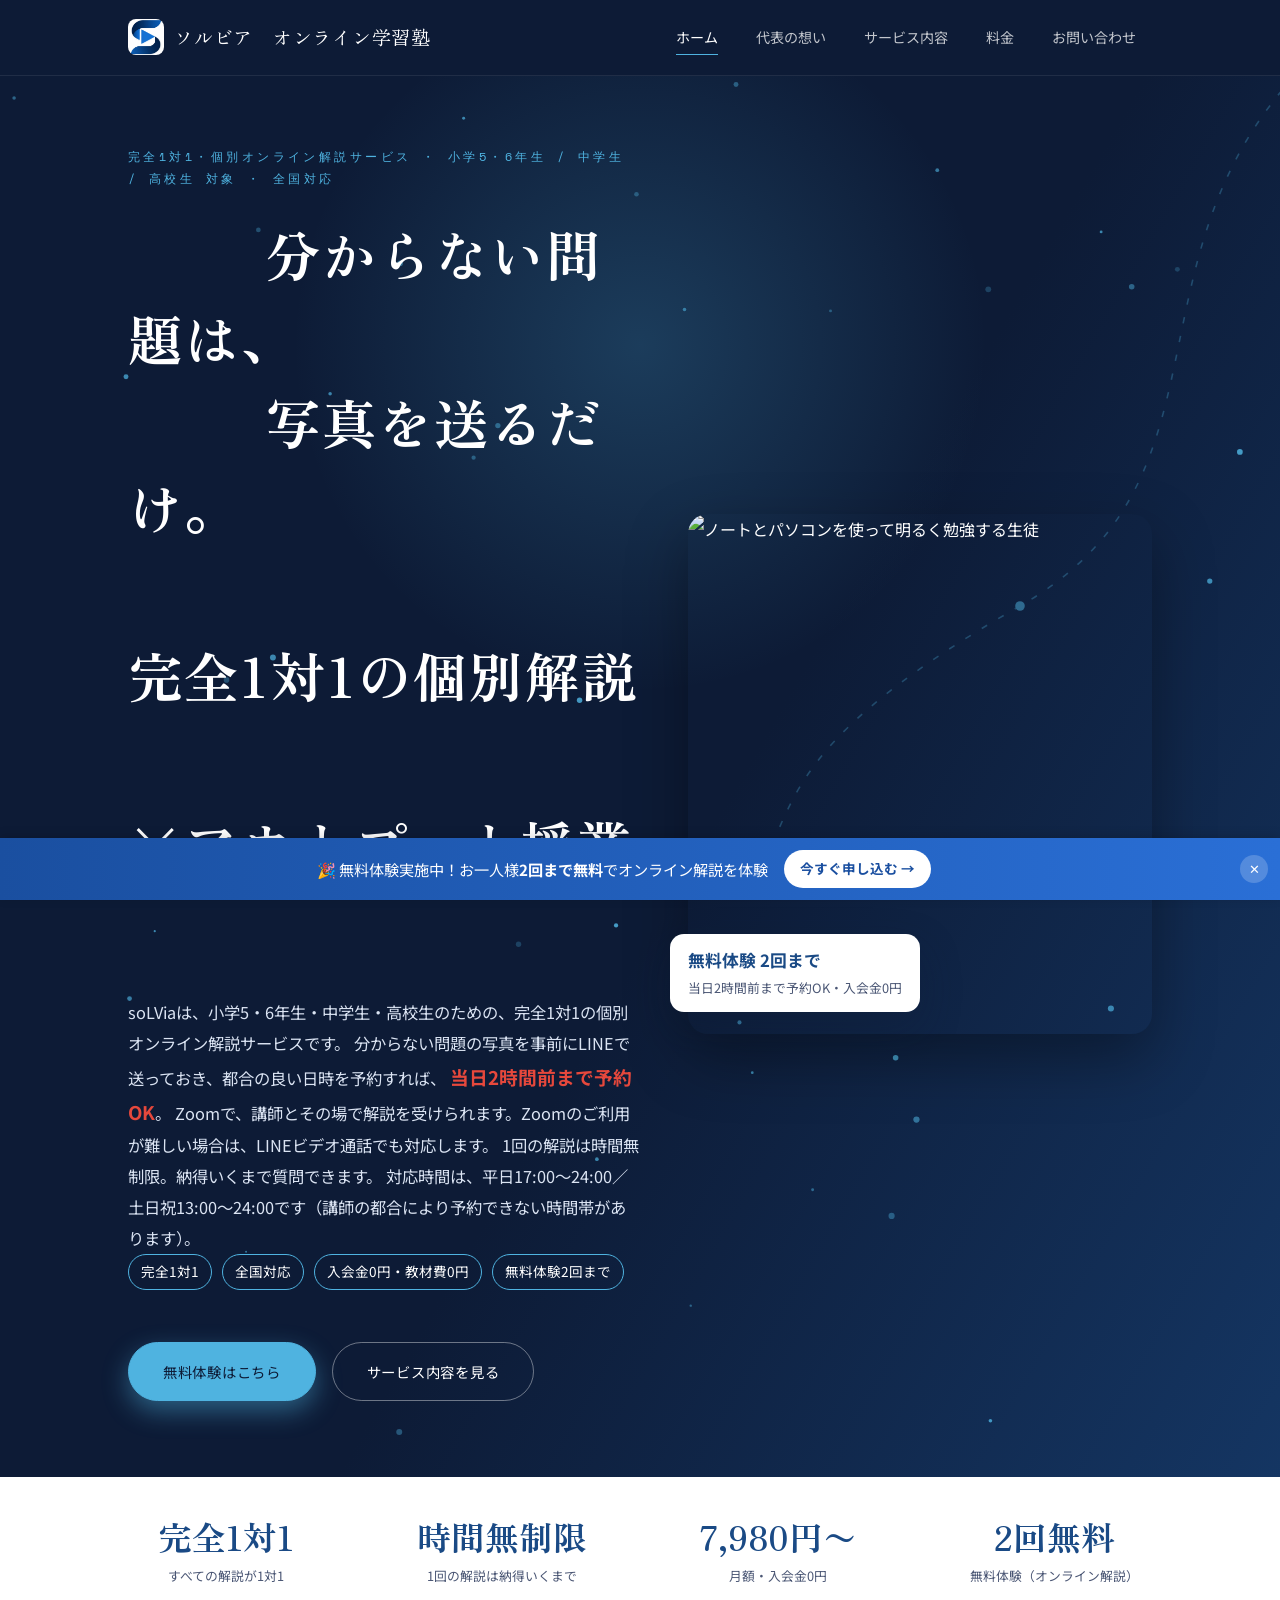
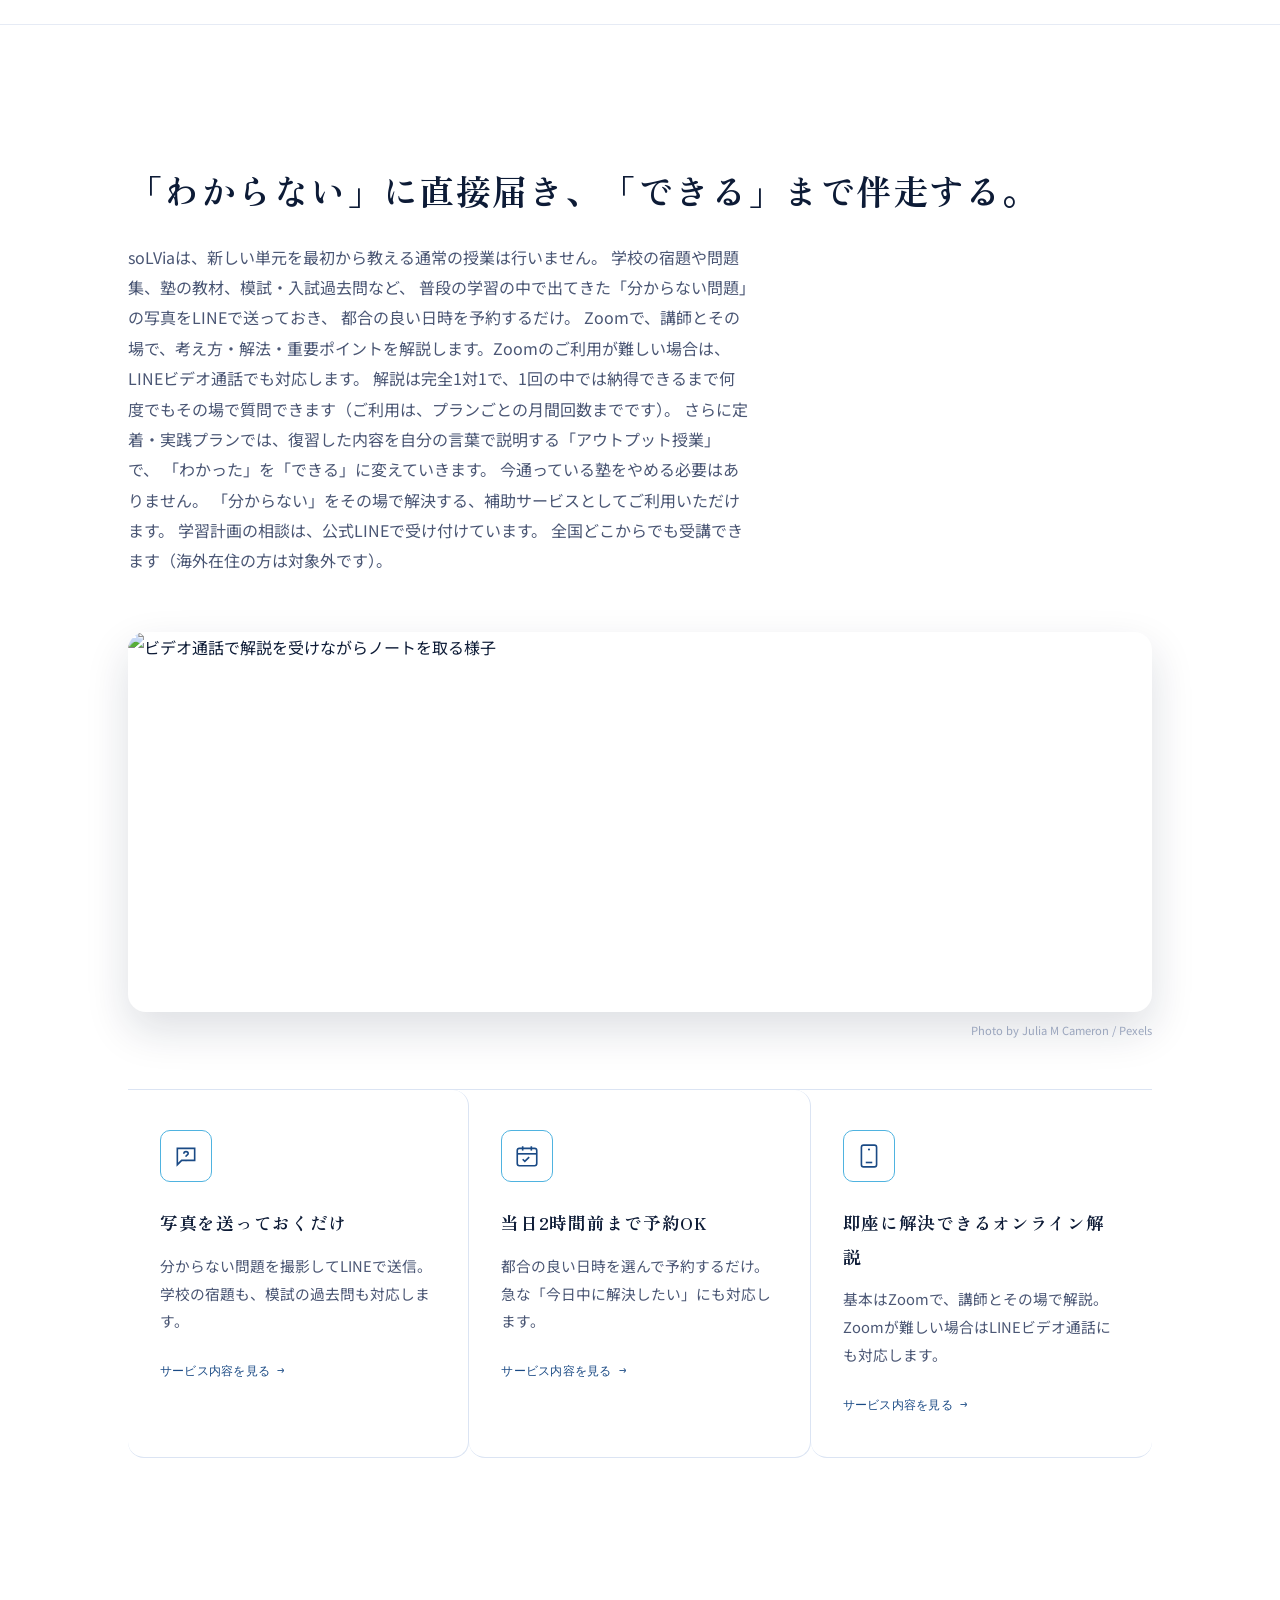
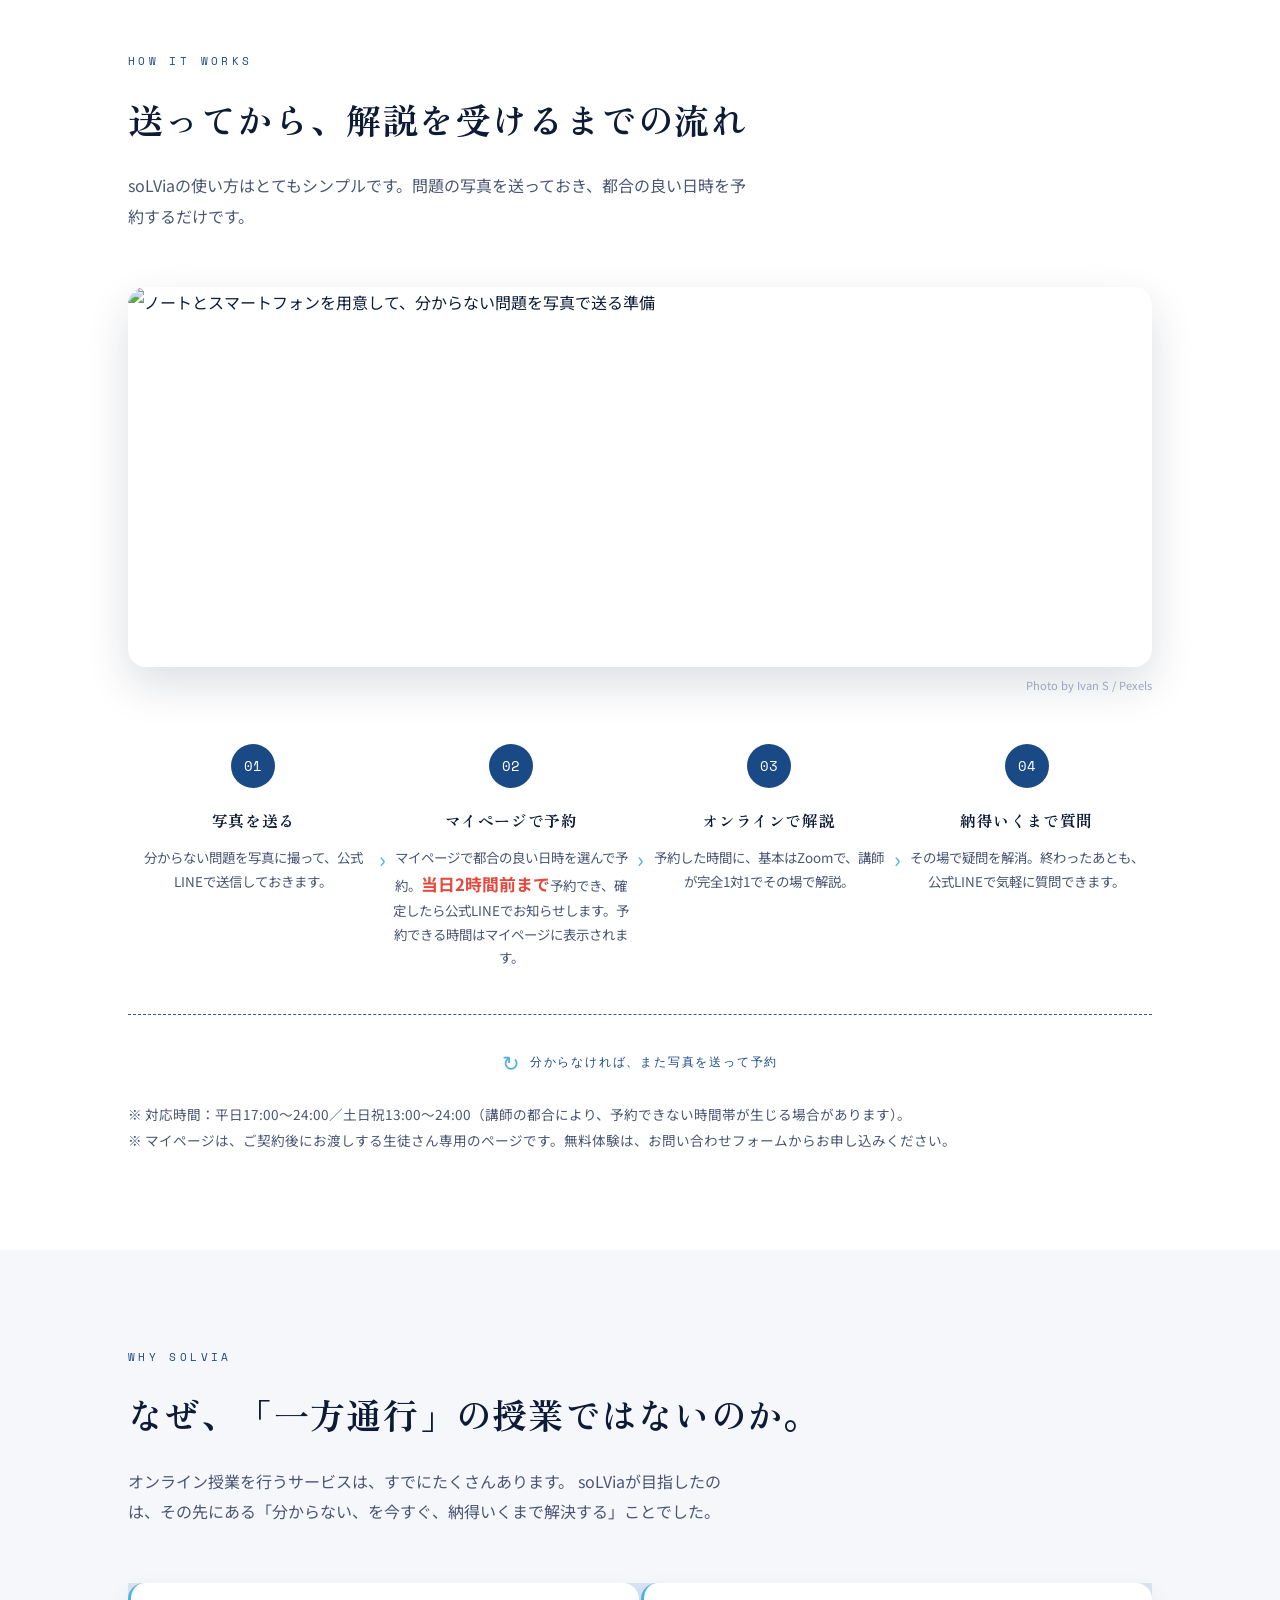
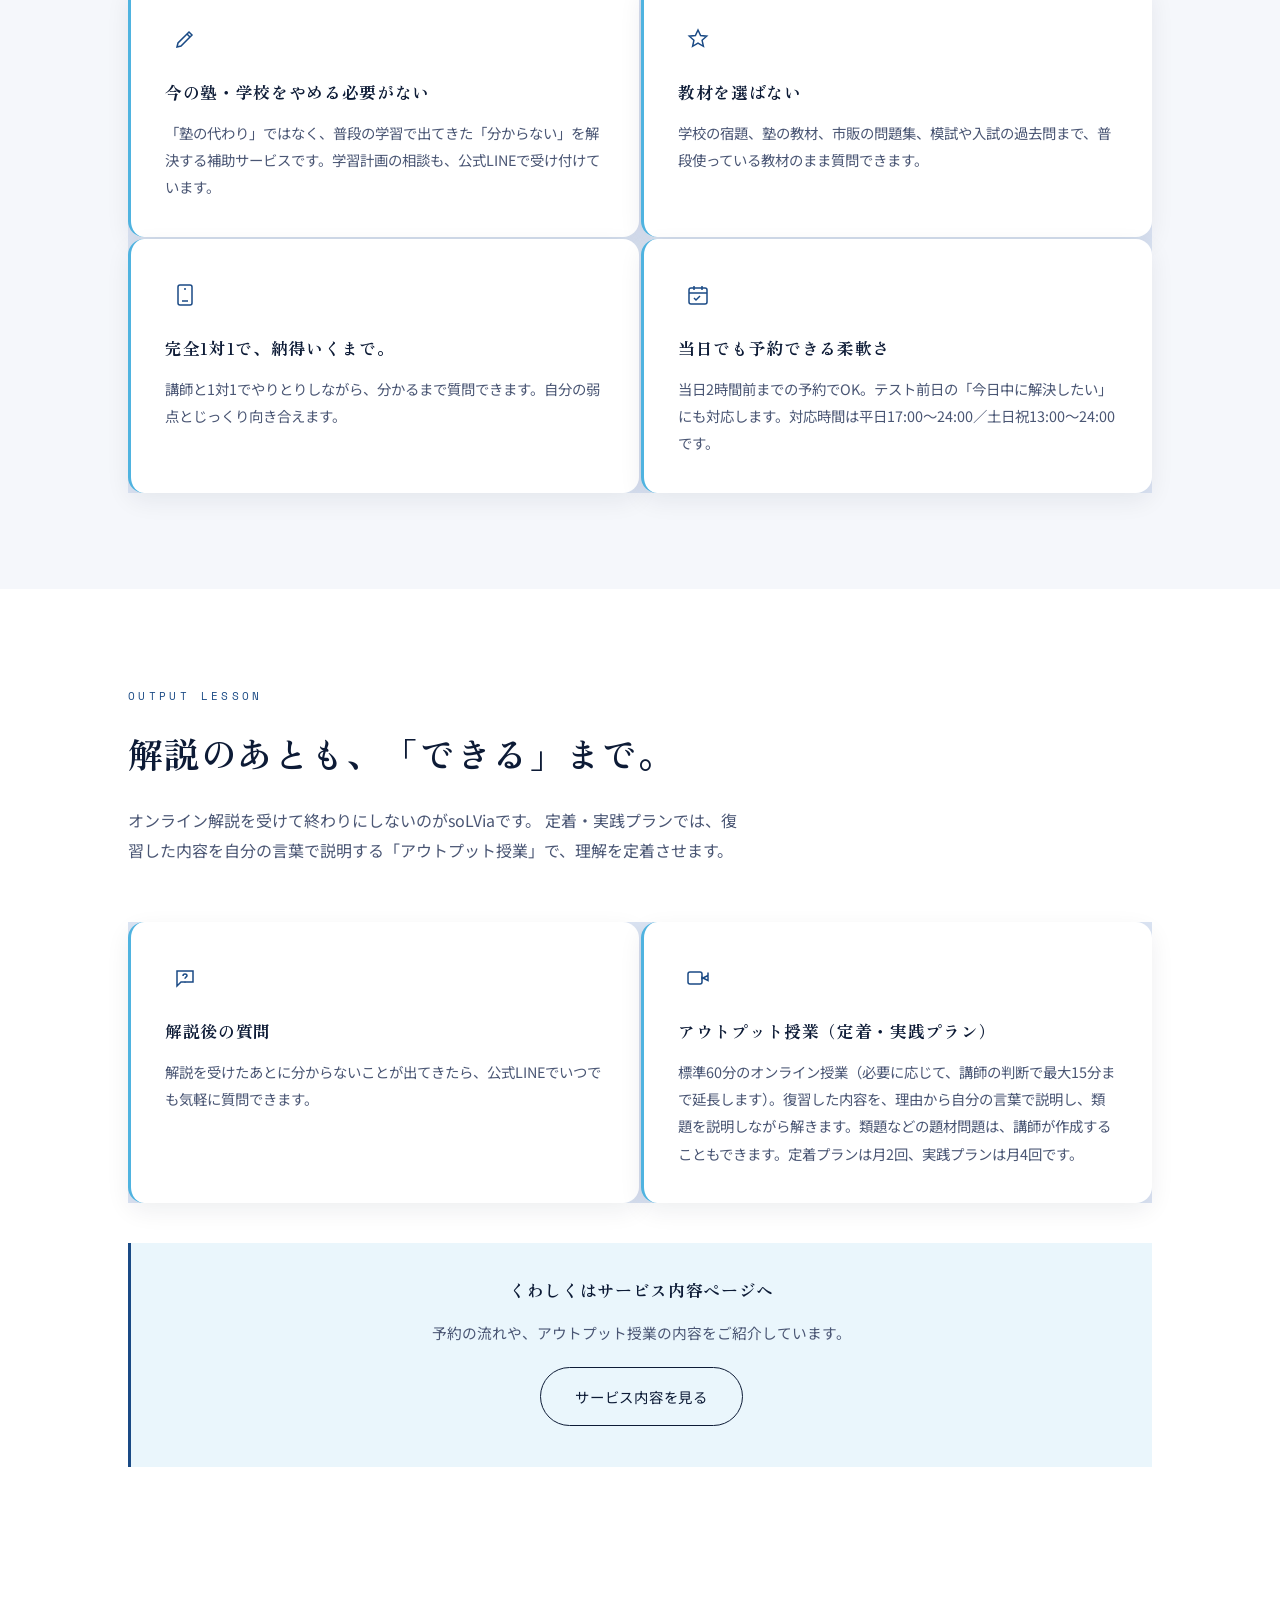
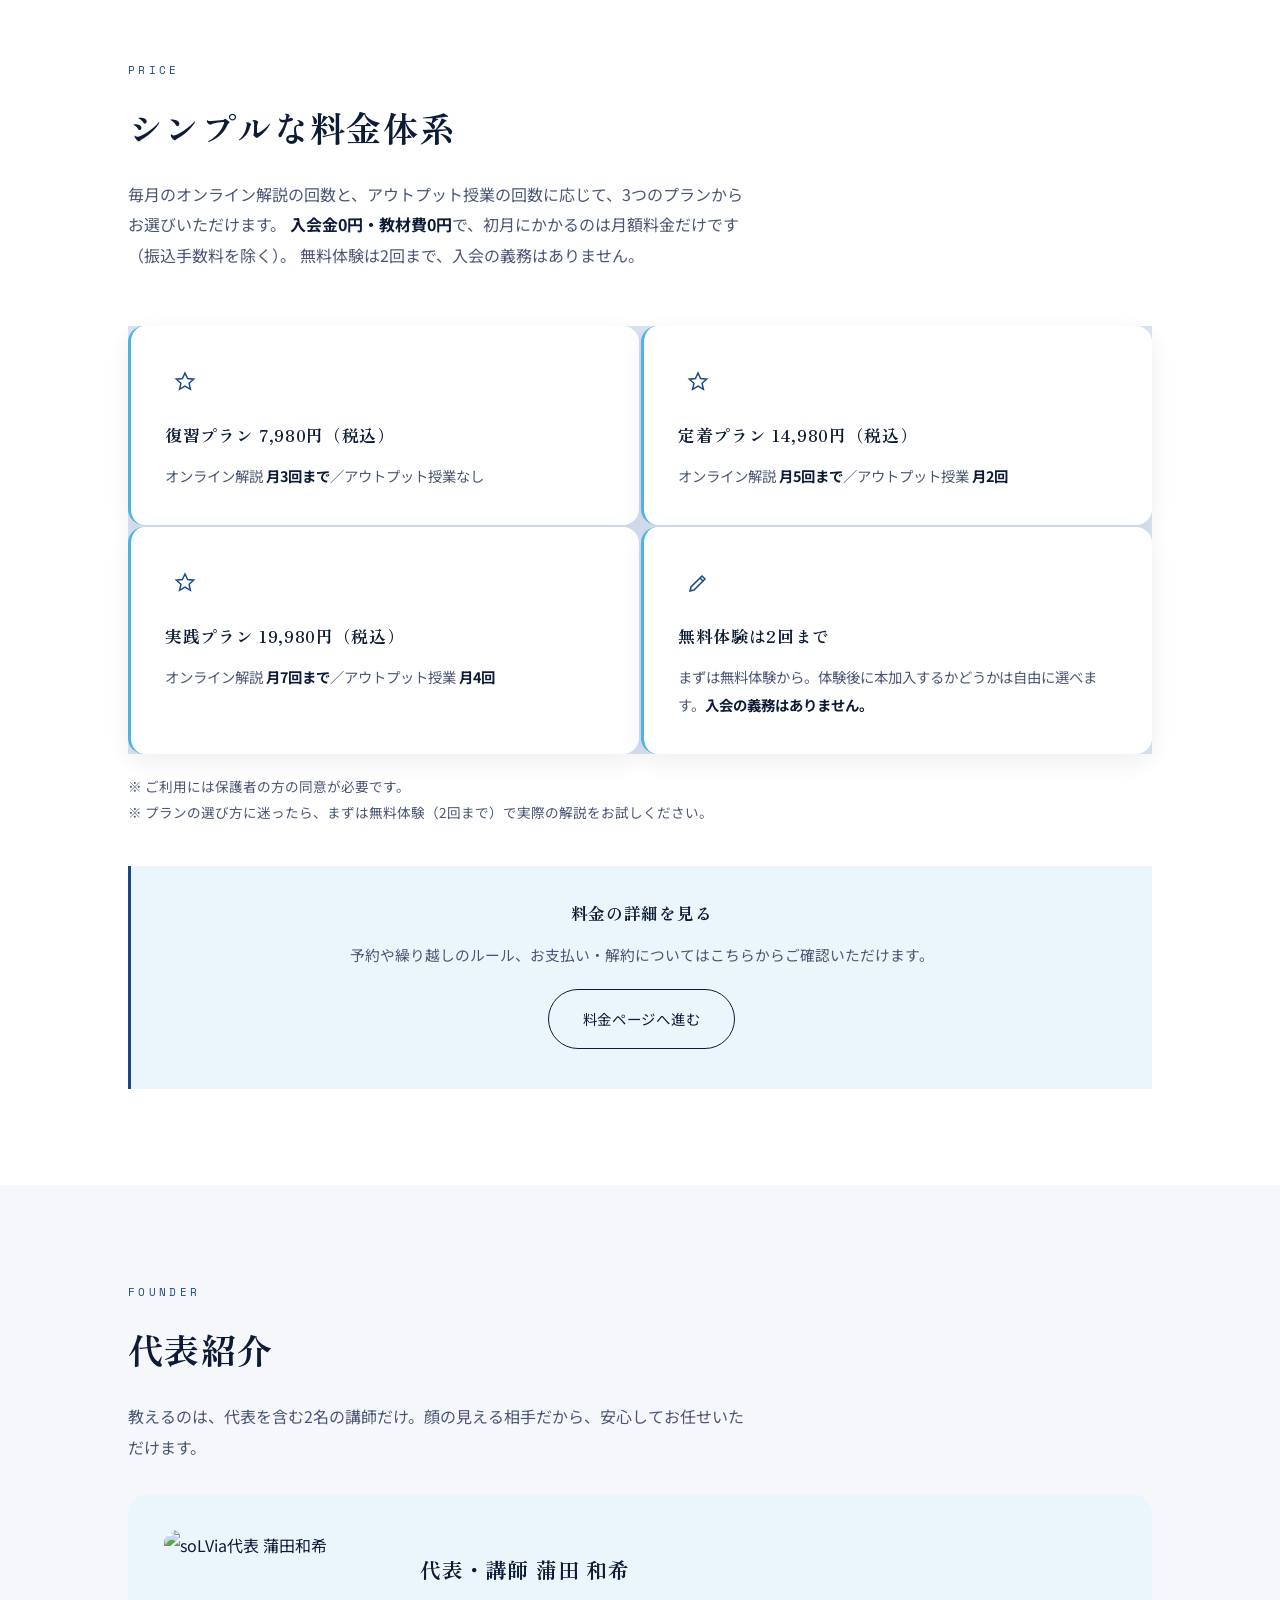
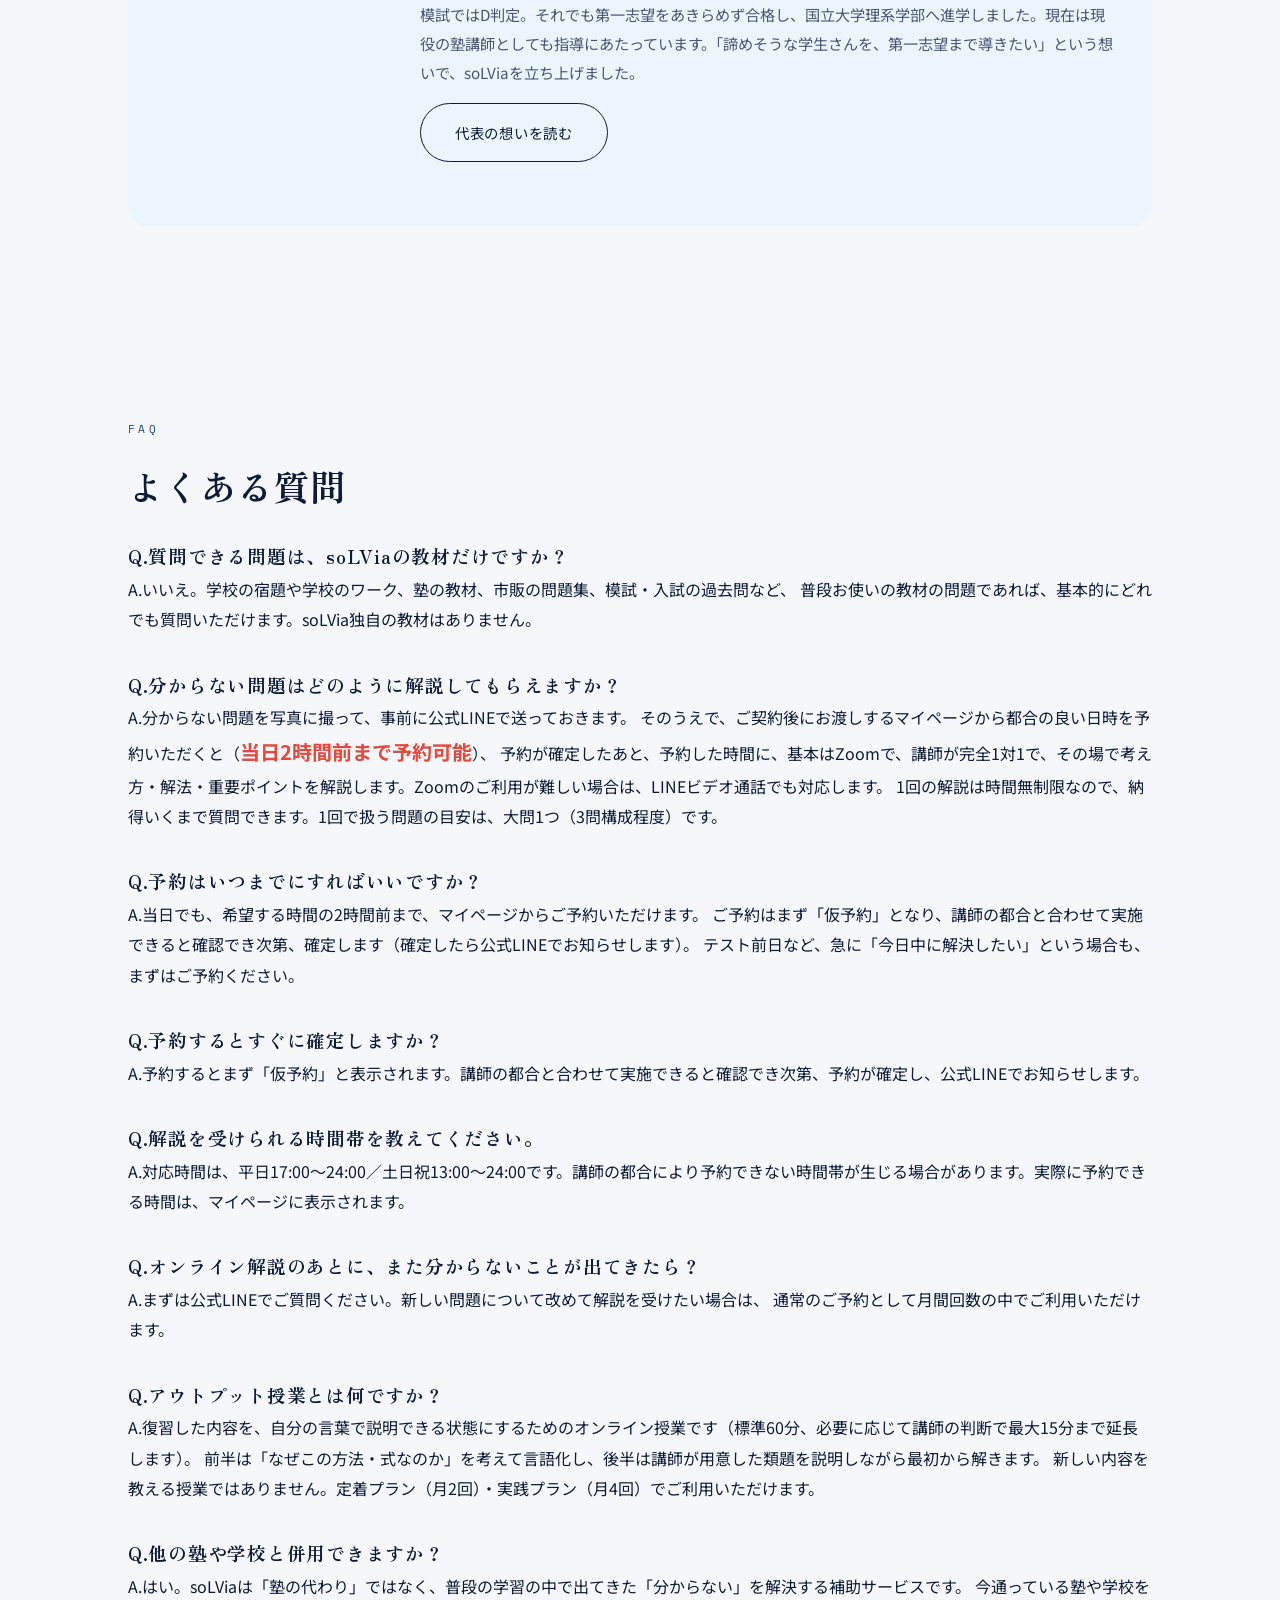
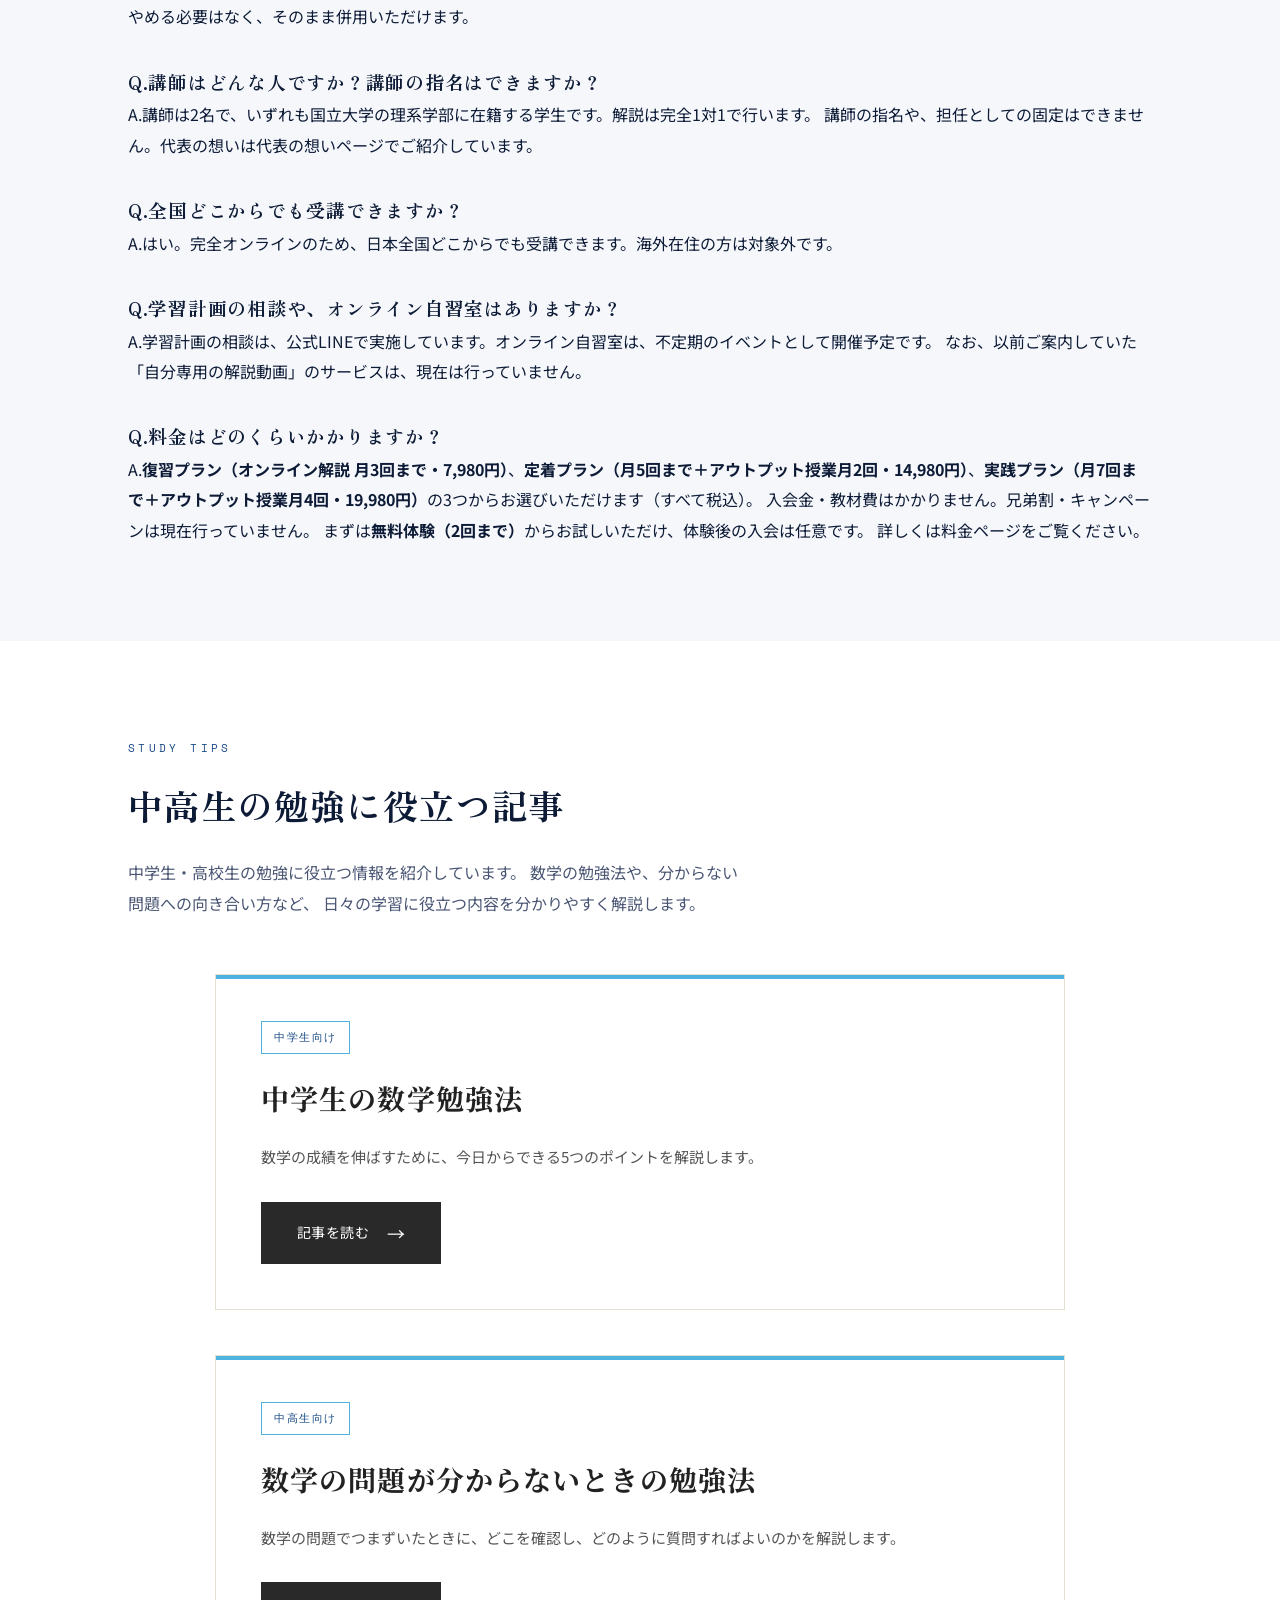
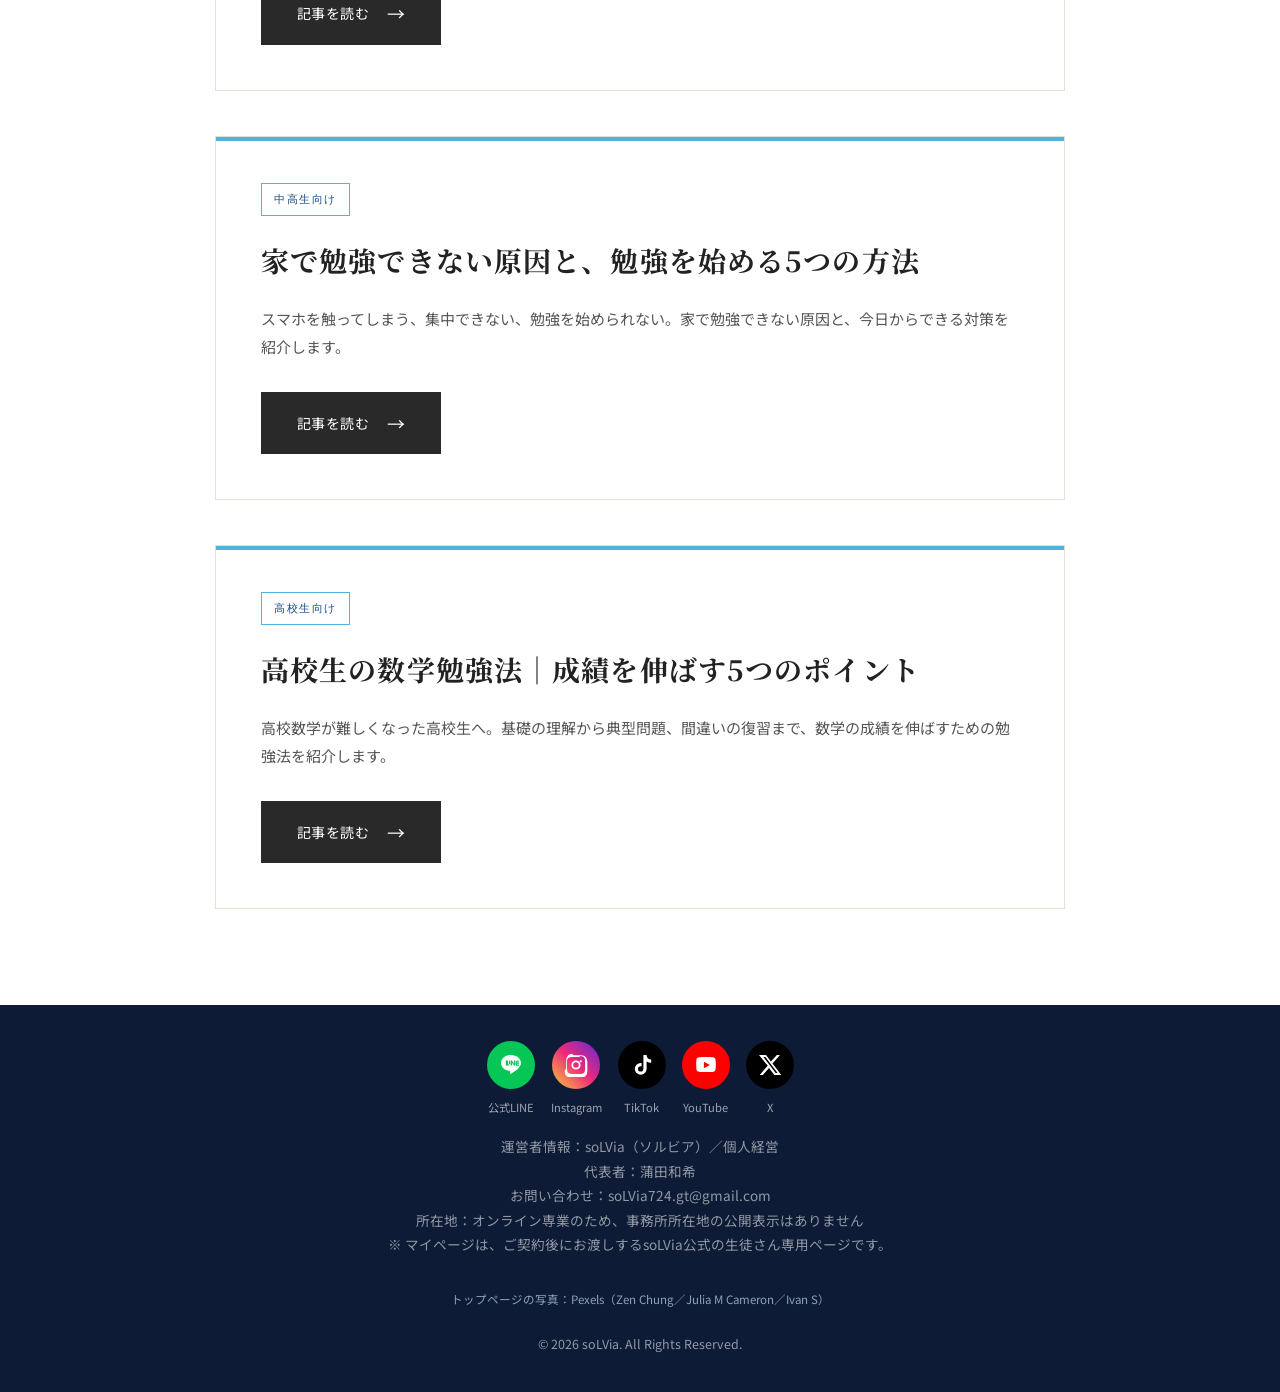
==== commit cf083723: "イメージ画像変更" ====
--- a/index.html
+++ b/index.html
@@ -110,7 +110,7 @@
       </div>
       </div>
       <div class="hero-media">
-        <img class="hero-photo" src="https://images.pexels.com/photos/7014771/pexels-photo-7014771.jpeg?auto=compress&cs=tinysrgb&w=1000" alt="自宅でオンライン解説を受ける生徒" fetchpriority="high">
+        <img class="hero-photo" src="https://images.pexels.com/photos/5538618/pexels-photo-5538618.jpeg?auto=compress&cs=tinysrgb&w=1200" alt="ノートとパソコンを使って明るく勉強する生徒" fetchpriority="high">
         <div class="hero-badge-card"><strong>無料体験 2回まで</strong><span>当日2時間前まで予約OK・入会金0円</span></div>
       </div>
     </div>
@@ -598,7 +598,7 @@
       所在地：オンライン専業のため、事務所所在地の公開表示はありません<br>
       ※ マイページは、ご契約後にお渡しするsoLVia公式の生徒さん専用ページです。
     </div>
-    <div style="font-size:.72rem;color:#8fa0c2;margin-bottom:6px;">トップページの写真：Pexels（cottonbro studio／Julia M Cameron／Ivan S）</div>
+    <div style="font-size:.72rem;color:#8fa0c2;margin-bottom:6px;">トップページの写真：Pexels（Zen Chung／Julia M Cameron／Ivan S）</div>
     <div>© 2026 soLVia. All Rights Reserved.</div>
   </div>
 </footer>
